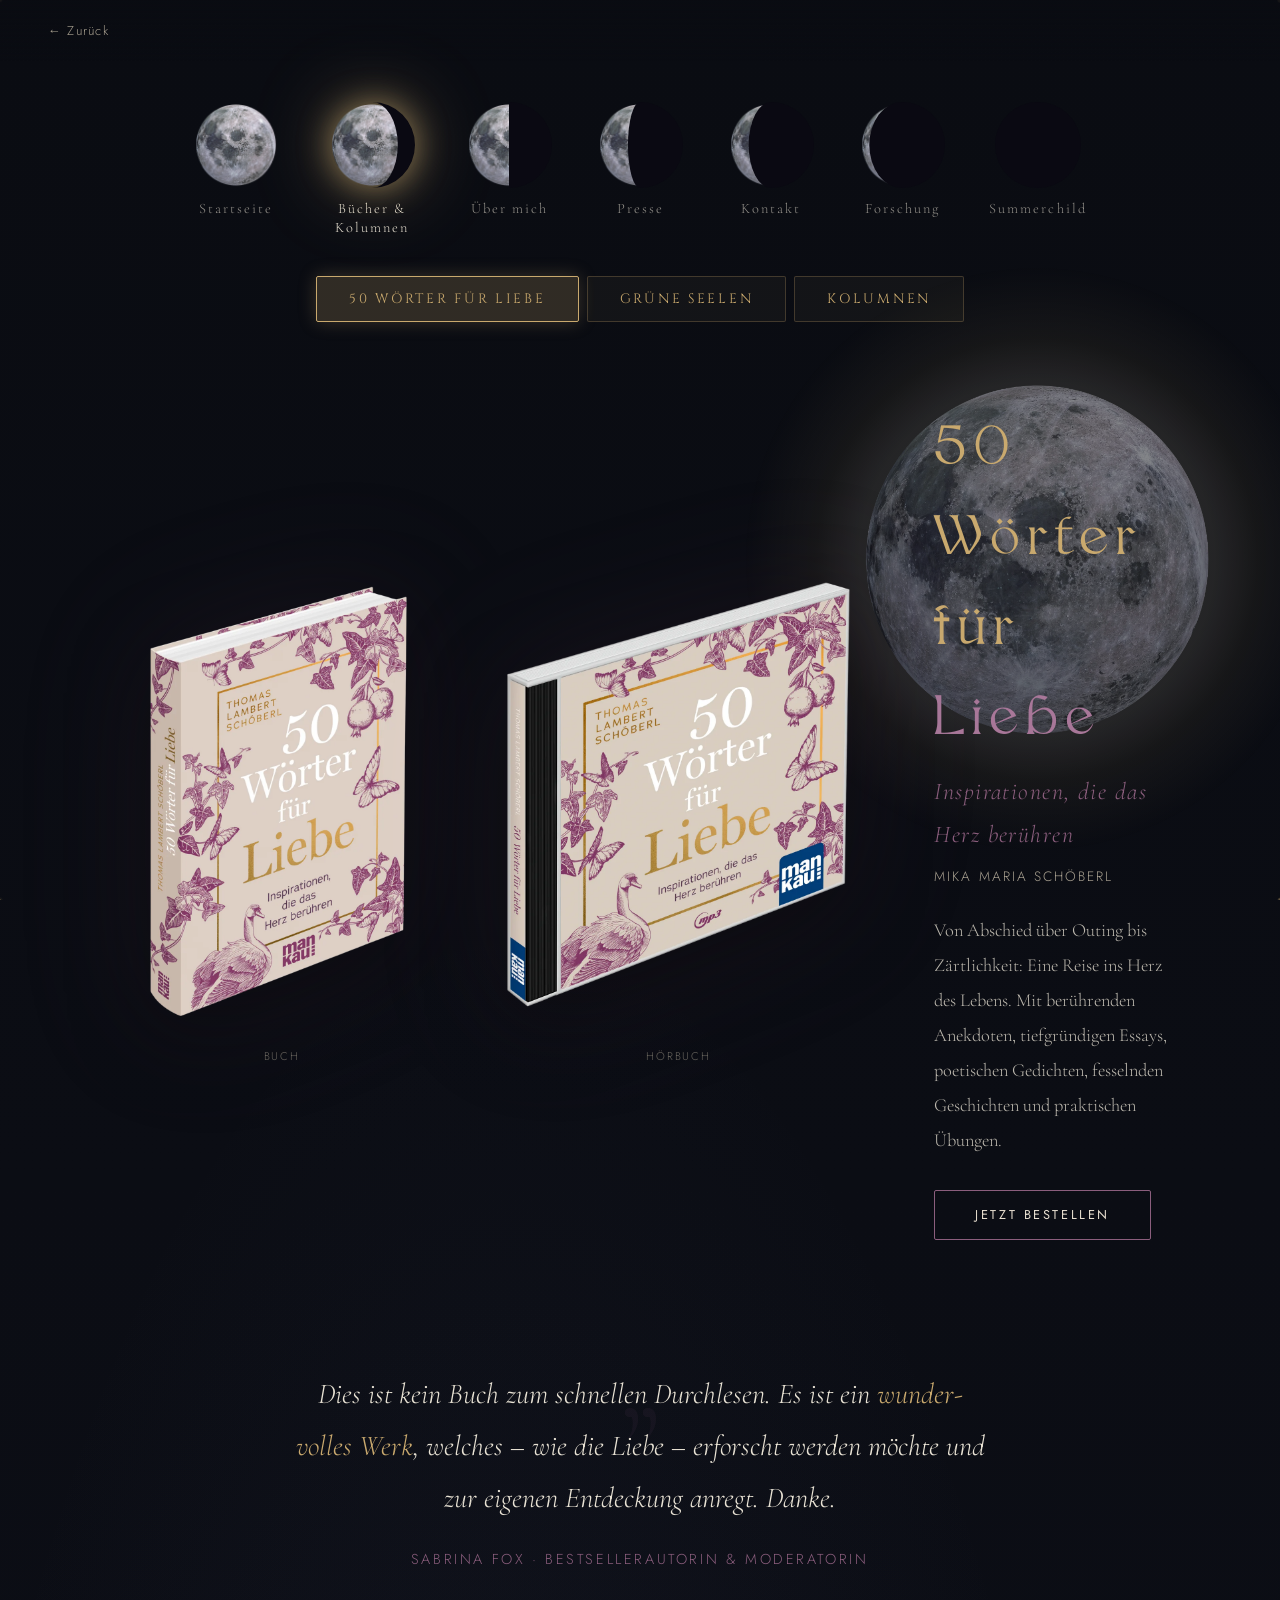
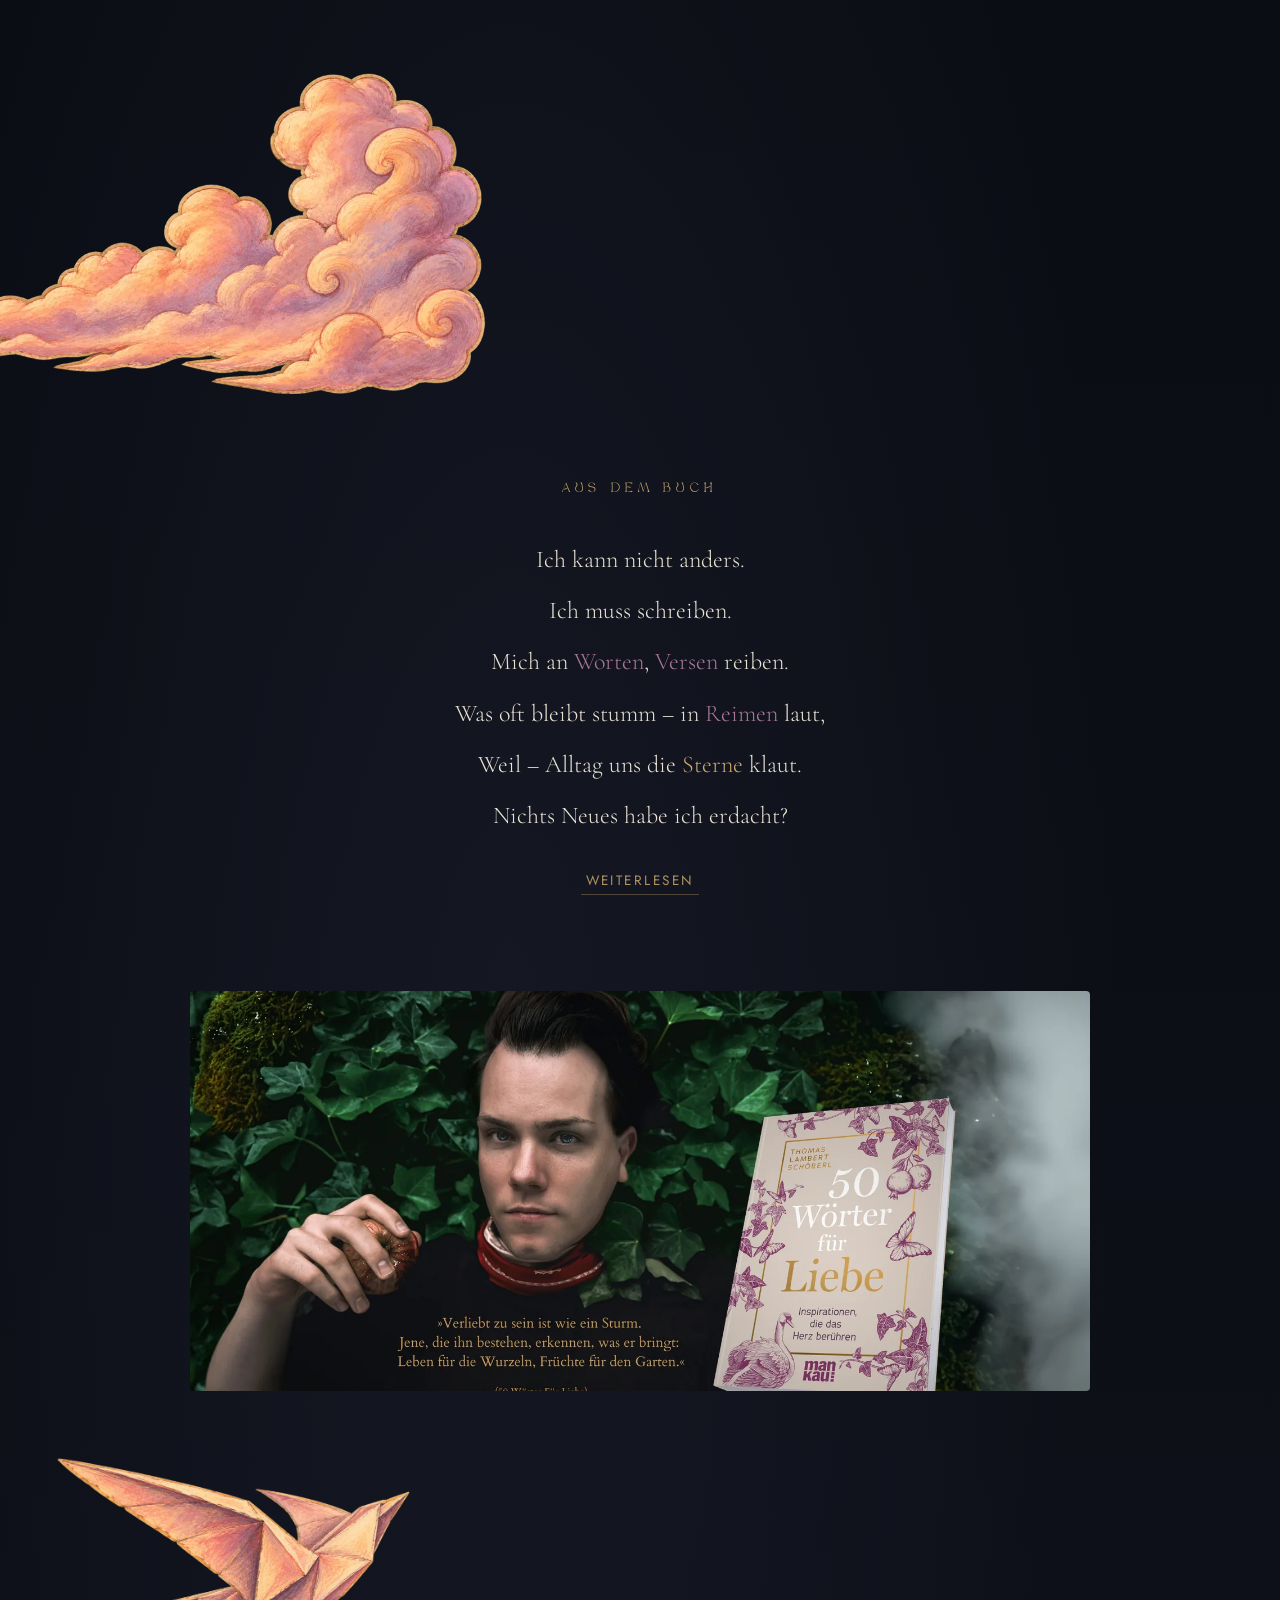
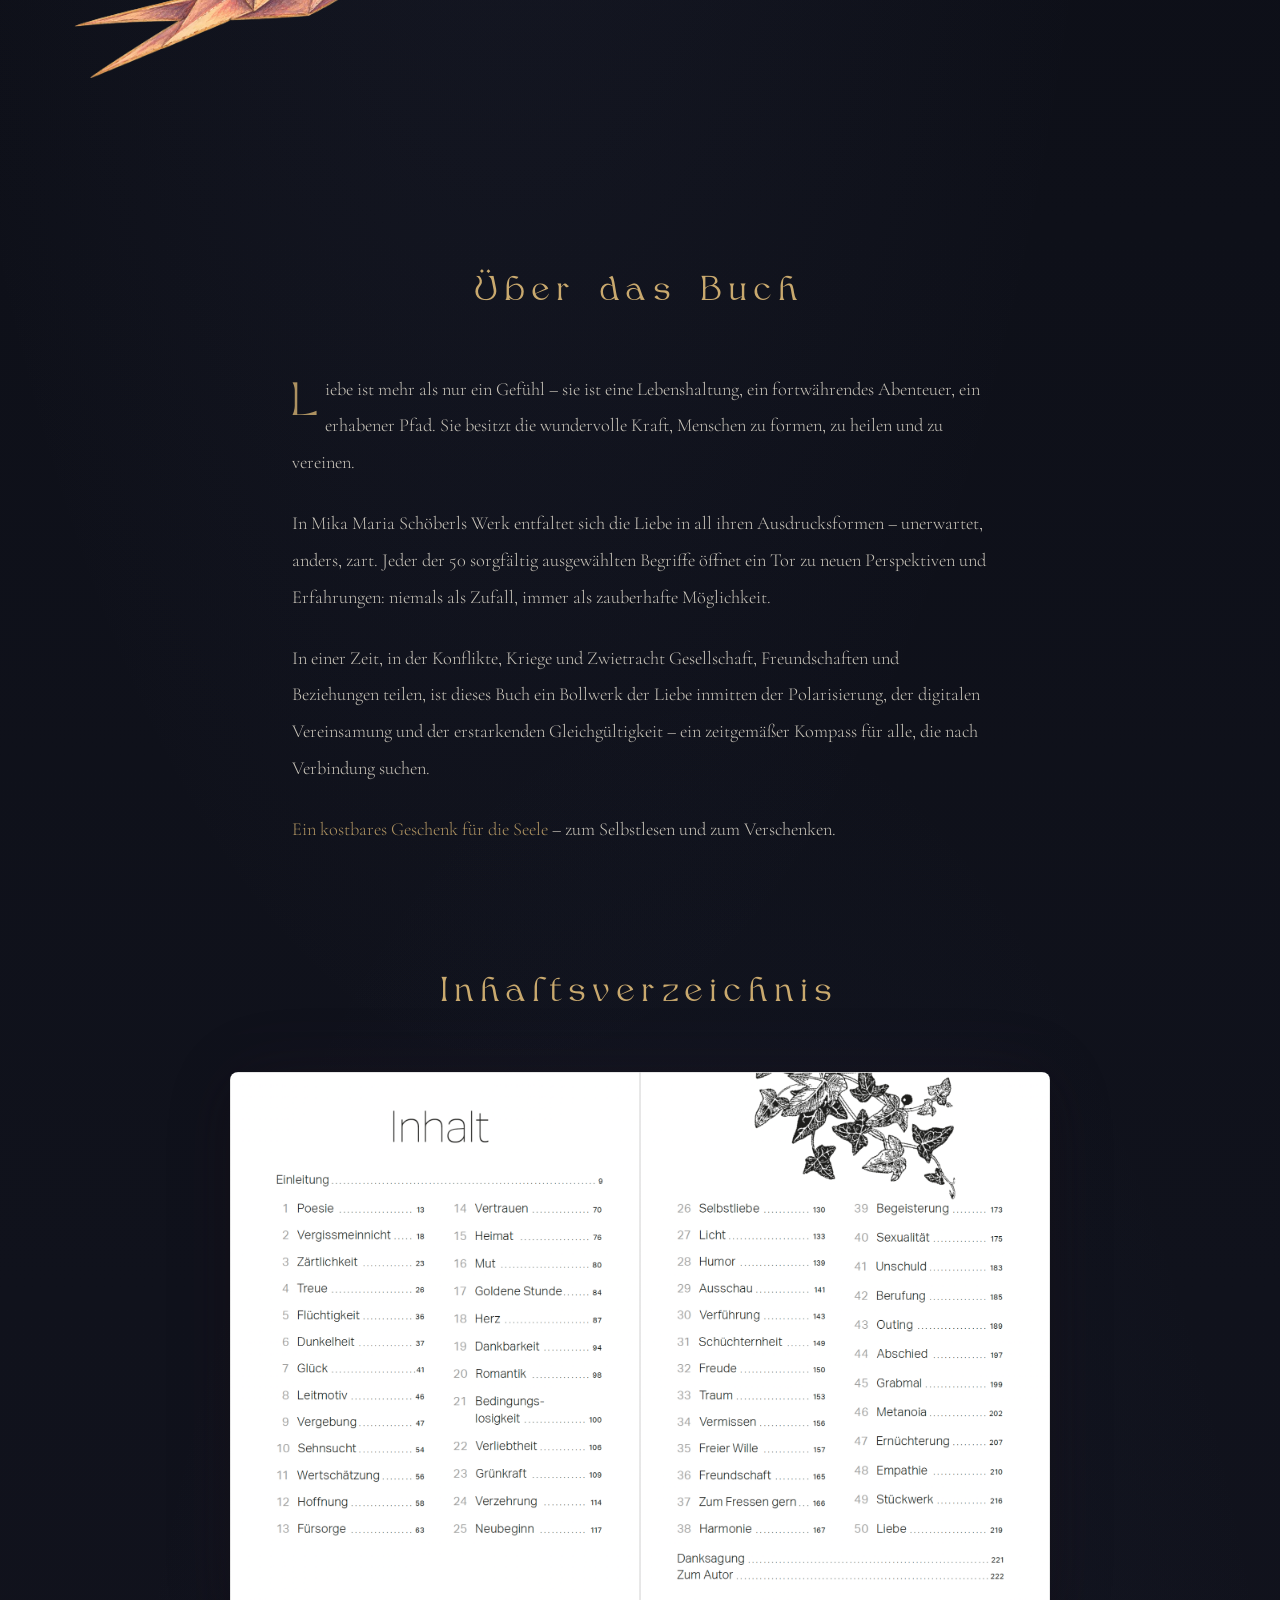
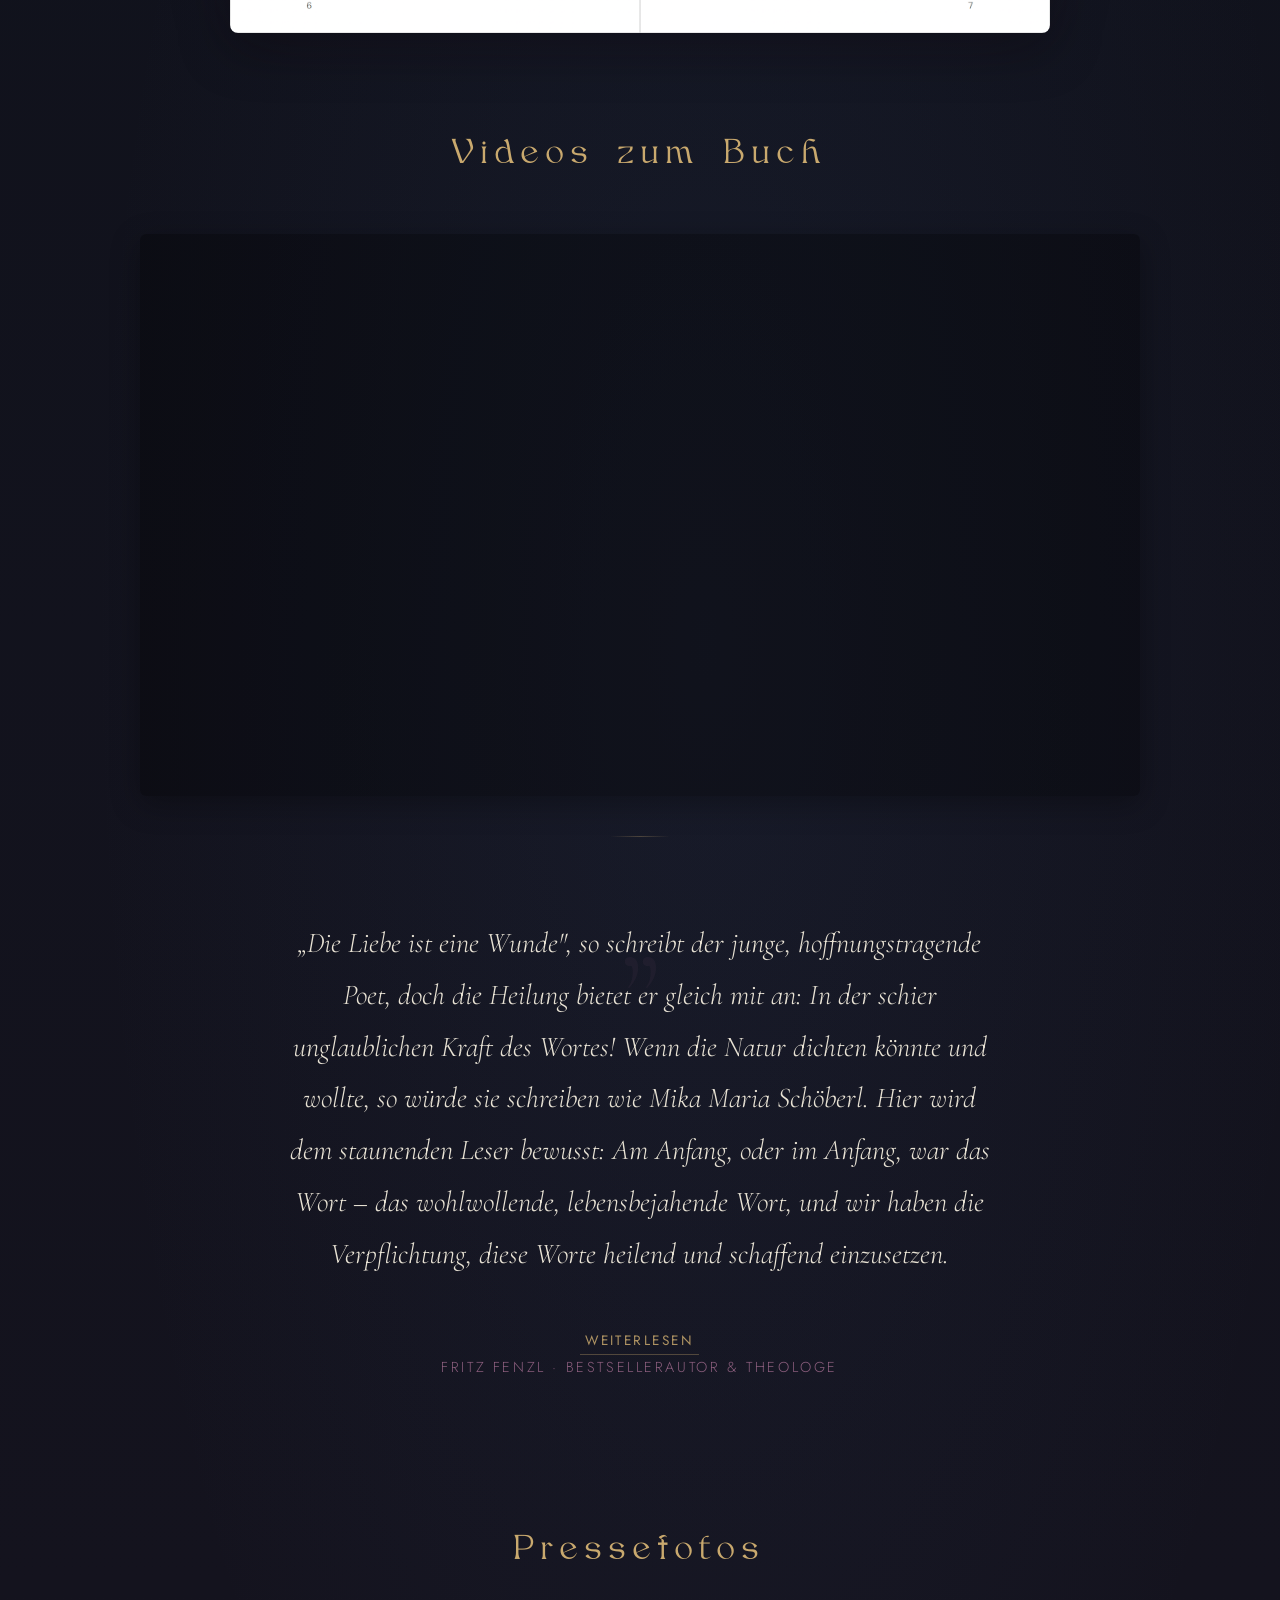
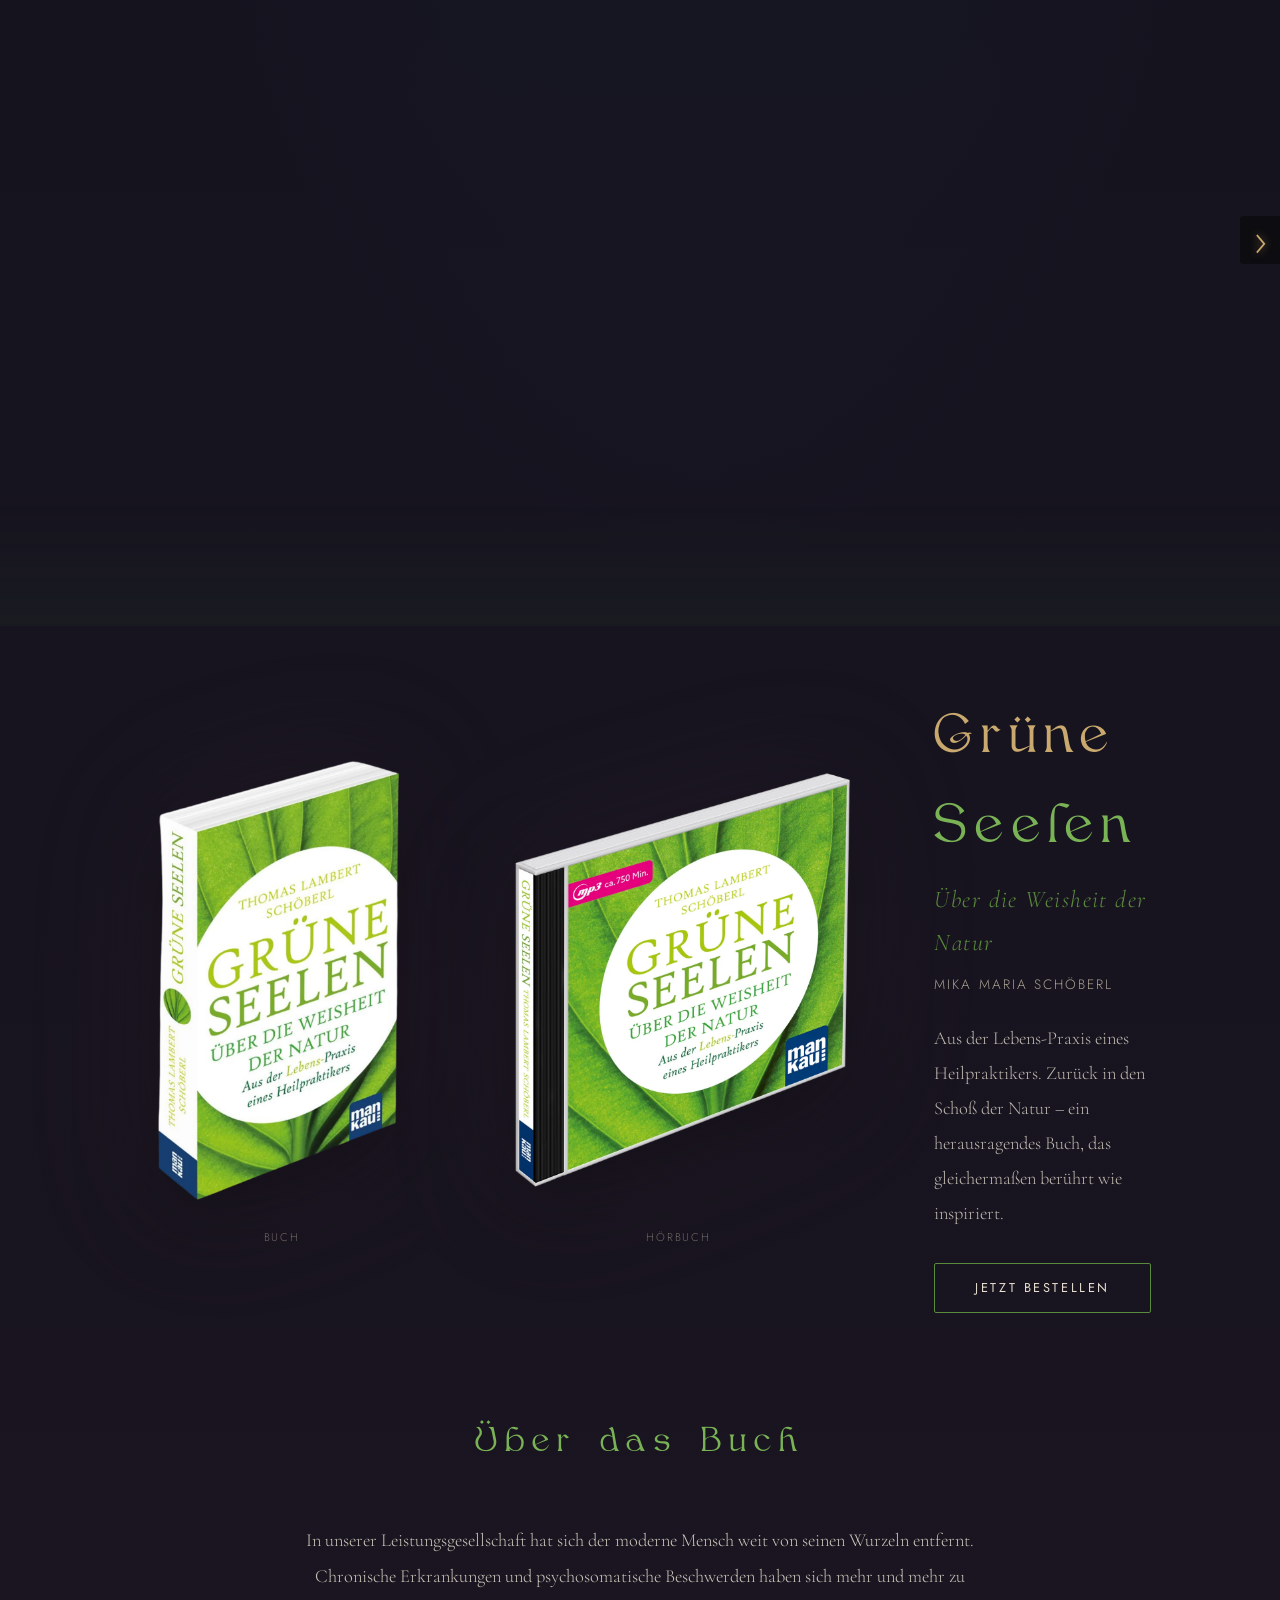
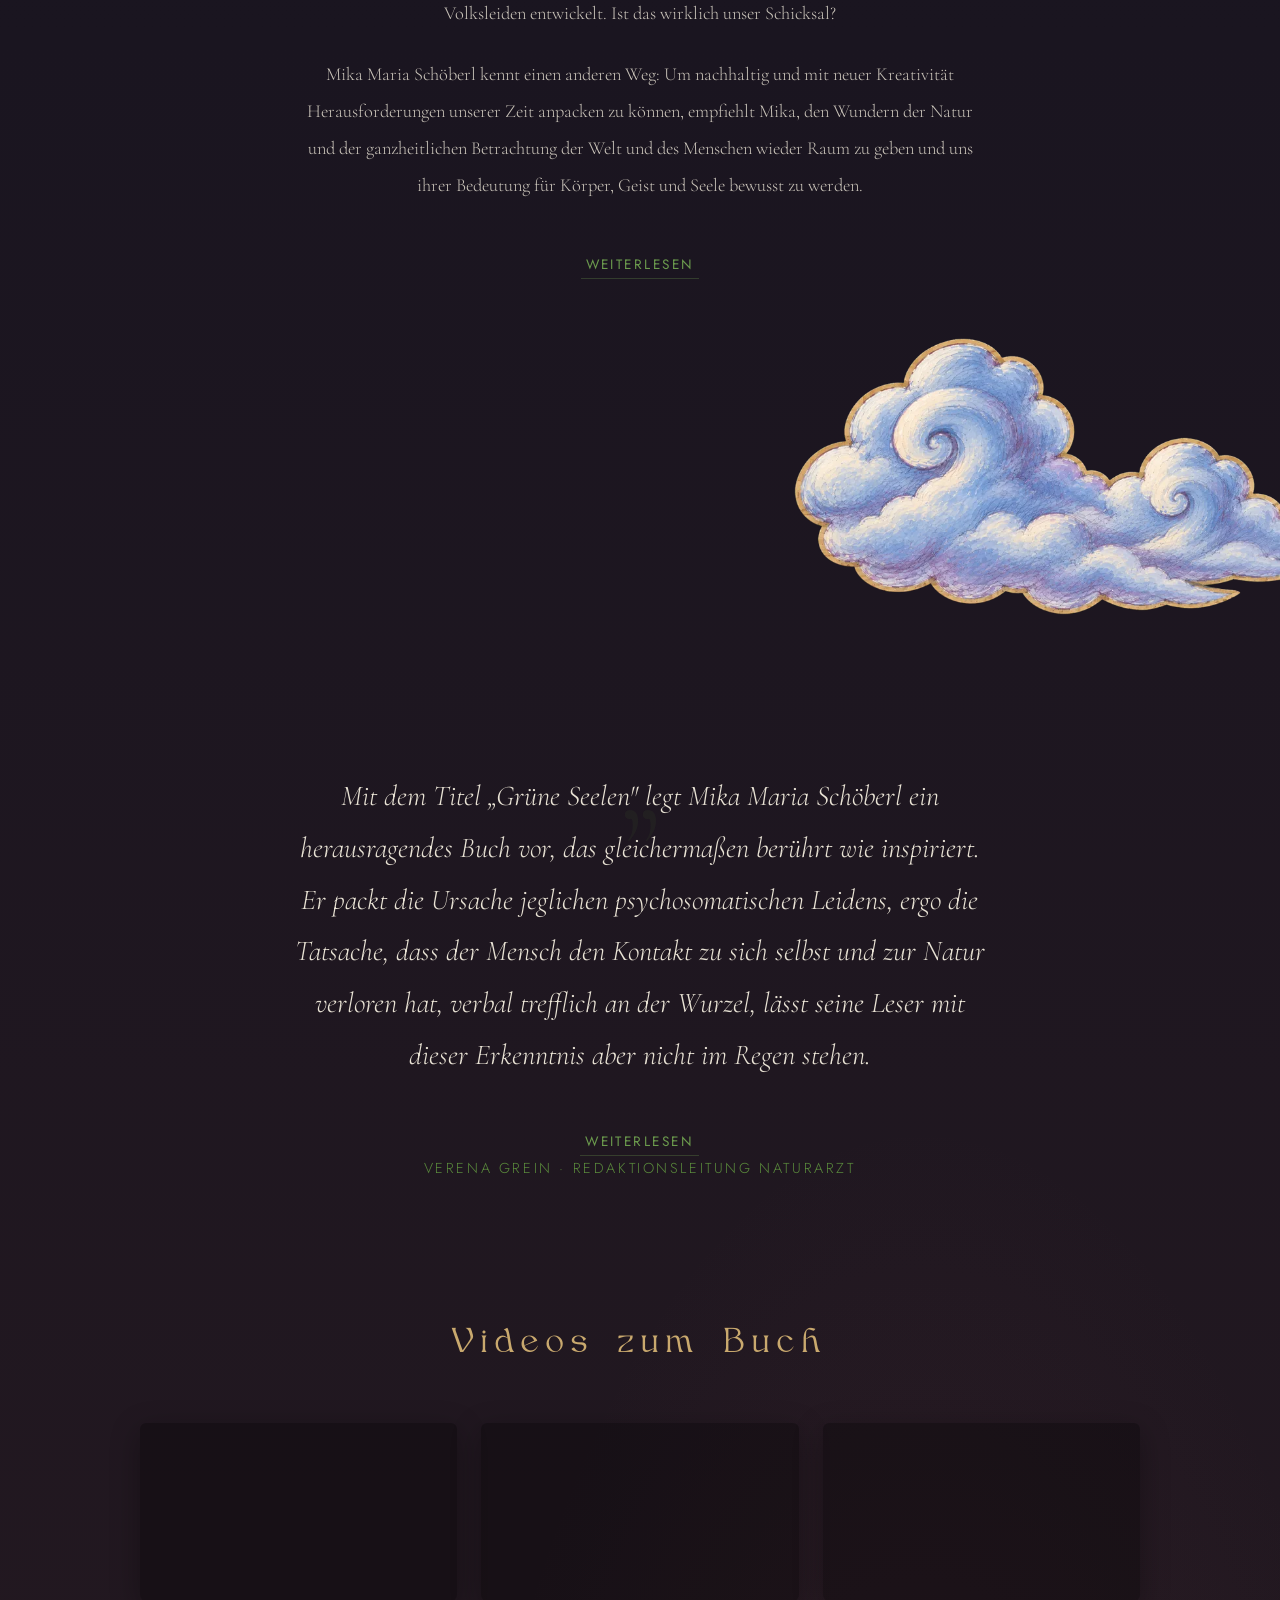
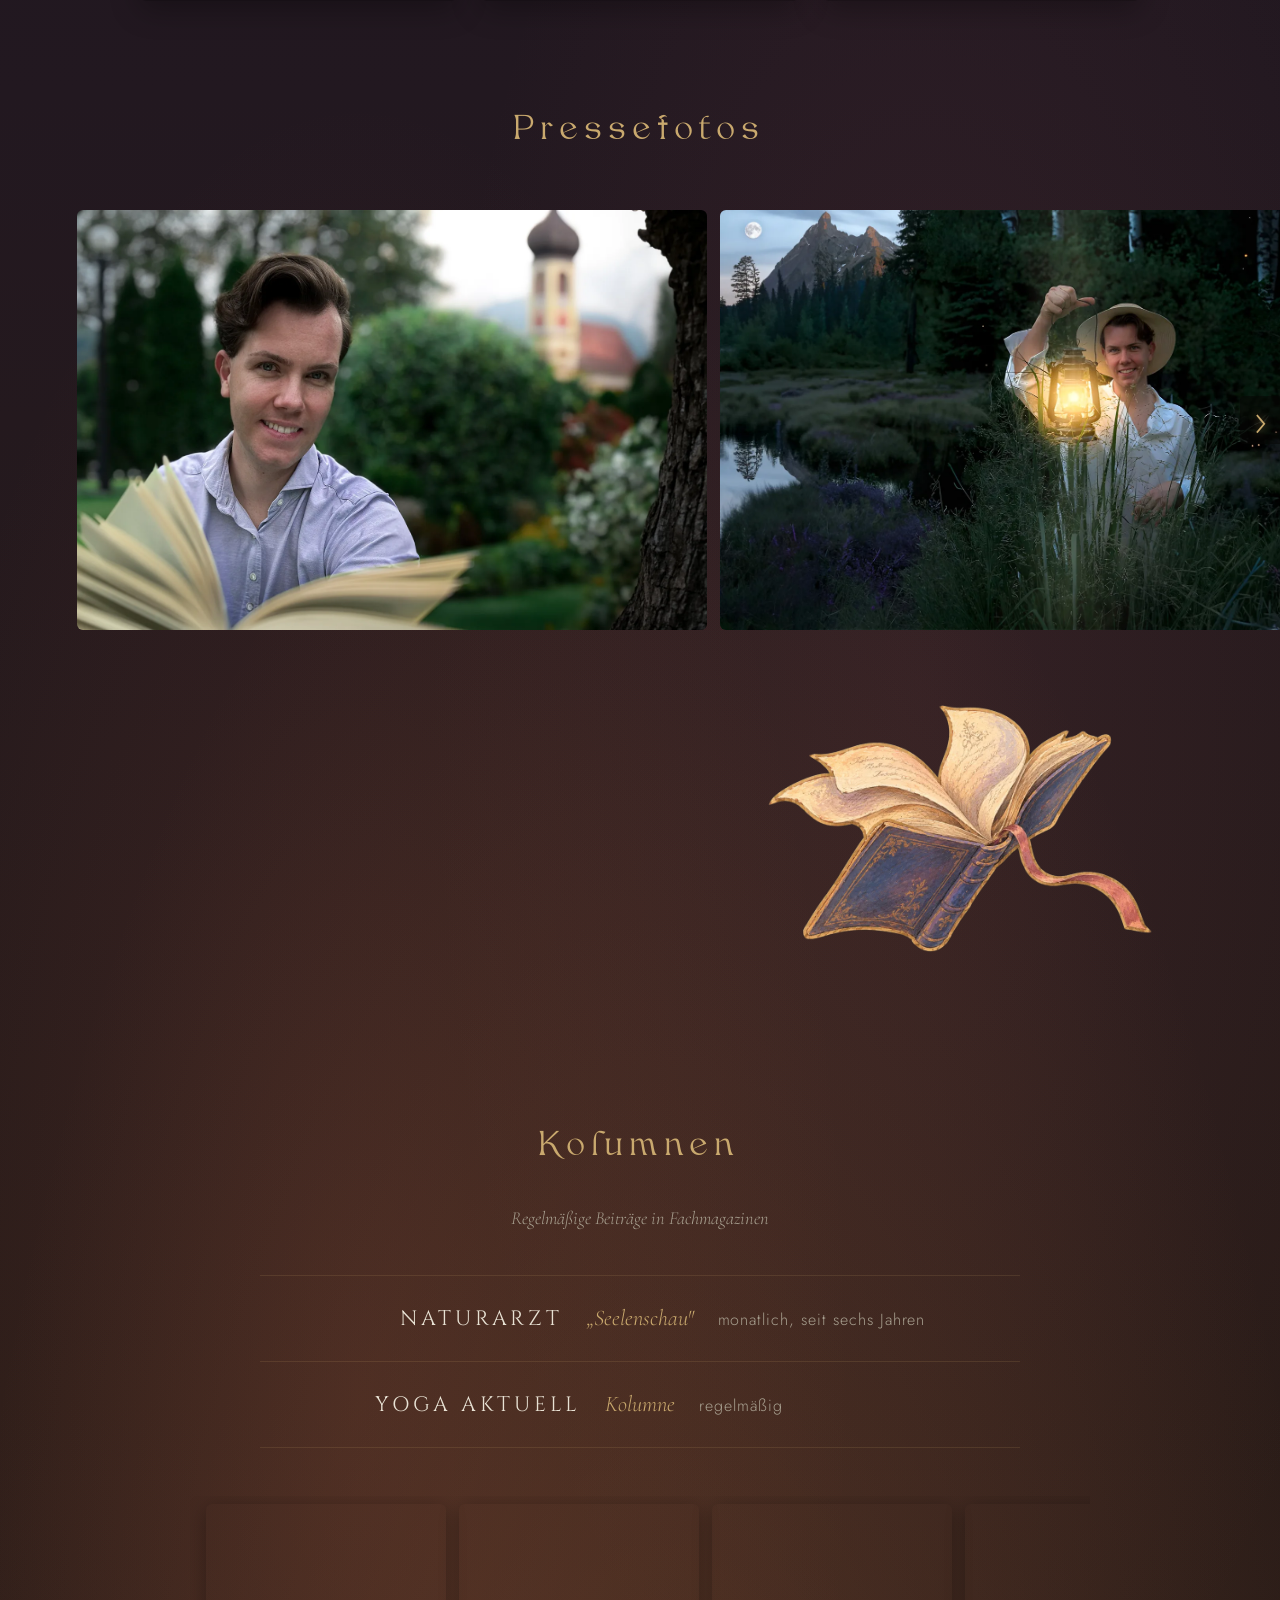
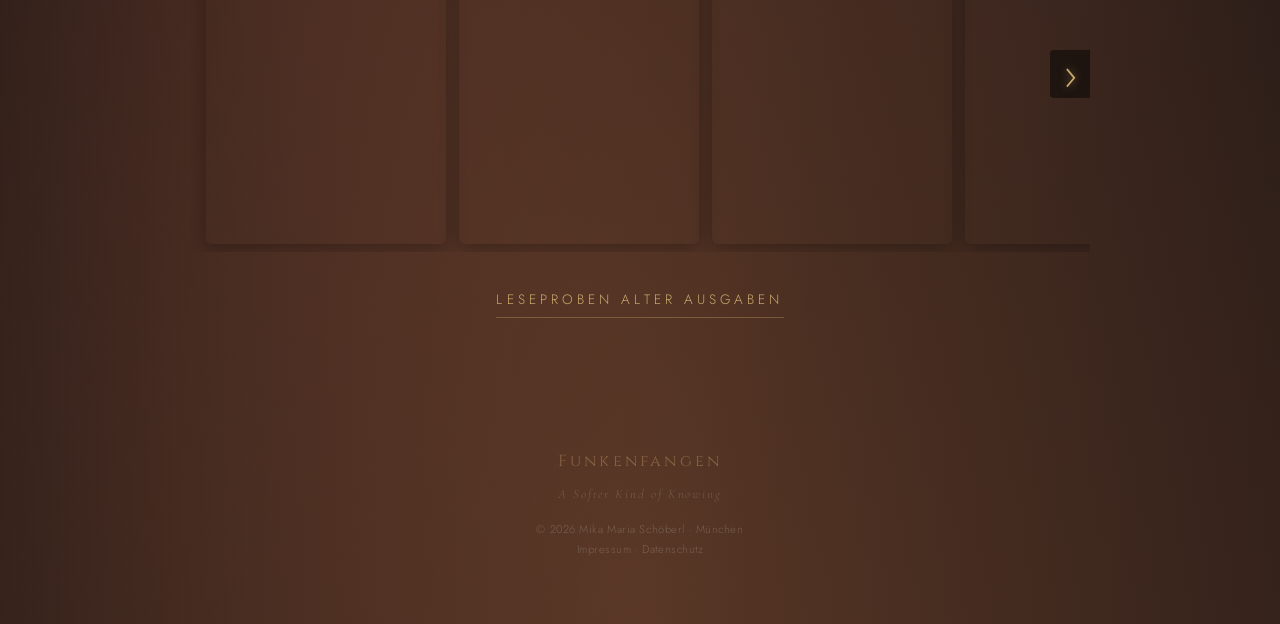
==== buecher/index.html @ 6f2e82d4 "Vögel fliegen vorwärts, Bücher weiter innen mit echtem Wippen Flugrichtungen an die Blickrichtung de" ====
<!DOCTYPE html>
<html lang="de">
<head>
<meta charset="UTF-8">
<meta name="viewport" content="width=device-width, initial-scale=1.0, viewport-fit=cover">
<meta name="theme-color" content="#0d0b14">
<title>Bücher & Kolumnen – Mika Maria Schöberl | Funkenfangen</title>
<meta name="description" content="50 Wörter für Liebe, Grüne Seelen und die Kolumnen Seelenschau (Naturarzt) und Yoga Aktuell – Bücher und Texte von Mika Maria Schöberl.">
<meta property="og:type" content="website">
<meta property="og:site_name" content="Funkenfangen">
<meta property="og:locale" content="de_DE">
<meta property="og:title" content="Bücher & Kolumnen – Mika Maria Schöberl">
<meta property="og:description" content="50 Wörter für Liebe, Grüne Seelen und die Kolumnen Seelenschau (Naturarzt) und Yoga Aktuell – Bücher und Texte von Mika Maria Schöberl.">
<meta property="og:url" content="https://funkenfangen.de/buecher/">
<meta property="og:image" content="https://funkenfangen.de/images/og-50woerter.jpg">
<meta property="og:image:width" content="1200">
<meta property="og:image:height" content="630">
<meta property="og:image:alt" content="Buchcover: 50 Wörter für Liebe – Inspirationen, die das Herz berühren">
<meta name="twitter:card" content="summary_large_image">
<link href="https://fonts.googleapis.com/css2?family=Cormorant+Garamond:ital,wght@0,300;0,400;0,500;0,600;1,300;1,400;1,500&family=Jost:wght@300;400;500&family=Cinzel:wght@400;500;600&display=swap" rel="stylesheet">
<script>
/* Übersprungene View Transitions werfen in Chromium einen unbehandelten
   AbortError ("Transition was skipped") — benigne, gezielt schlucken.
   Früh im head registriert, bevor die Transition abgebrochen werden kann. */
window.addEventListener("unhandledrejection", function (e) {
  if (e.reason && e.reason.name === "AbortError" && /skipped/i.test(e.reason.message || "")) e.preventDefault();
});
</script>
<style>
  *, *::before, *::after { margin: 0; padding: 0; box-sizing: border-box; }

  :root {
    --black: #080807;
    --gold: #c9a96e;
    --gold-dim: #7a6035;
    --cream: #e8e2d4;
    --cream-dim: #a8a090;
    --mauve: #8b5e7d;
    --mauve-light: #a87799;
    --mauve-dark: #5c3a50;
    --sand: #e8dfd0;
    --font-heading: 'Cinzel', serif;
    --font-display: 'CCSBjork', 'Cinzel', serif;
    --font-serif: 'Cormorant Garamond', Georgia, serif;
    --font-sans: 'Jost', sans-serif;
  }

  @font-face {
    font-family: 'CCSBjork';
    src: url('../assets/fonts/bjork-serif/CCSBjork-Light.otf') format('opentype');
    font-weight: 300; font-style: normal; font-display: swap;
  }
  @font-face {
    font-family: 'CCSBjork';
    src: url('../assets/fonts/bjork-serif/CCSBjork.otf') format('opentype');
    font-weight: 400; font-style: normal; font-display: swap;
  }
  @font-face {
    font-family: 'CCSBjork';
    src: url('../assets/fonts/bjork-serif/CCSBjork-Bold.otf') format('opentype');
    font-weight: 700; font-style: normal; font-display: swap;
  }

  html { background: #0d0b14; scroll-behavior: smooth; overflow-x: hidden; overflow-x: clip; overscroll-behavior-x: none; }

  /* ══ Display-Font für große Überschriften — einheitlich CCSBjork ══ */
  .book-hero h1,
  .book-hero h2,
  .audiobook h2,
  .book-section h2,
  .video-grid h3,
  .poem-title,
  .desc-section h2,
  .gallery-section h2,
  .inhalt-section h2,
  .video-section h2,
  .kolumnen-section h2,
  .cta-section h3 {
    font-family: var(--font-display) !important;
    letter-spacing: 0.04em;
  }

  body {
    position: relative;
    background: #0b0a10;
    color: var(--cream);
    font-family: var(--font-sans);
    font-weight: 300;
    line-height: 1.8;
    min-height: 100vh;
    overflow-x: hidden; overflow-x: clip;
    overscroll-behavior-x: none;
    max-width: 100vw;
  }

  /* ══ SKY BACKGROUND — dynamic scroll-driven day cycle ══ */
  /* Anker: dokumenthohe Spur für die Himmelsebenen */
  .sky-anker {
    position: absolute; inset: 0;
    z-index: 0; pointer-events: none;
  }
  .sky-bg {
    /* Auf das DOKUMENT gemalt statt an den Viewport geheftet:
       scrollt mit dem Inhalt mit — wo Inhalt rendert, ist immer
       Himmel darunter (iOS-Leisten-Zonen können nie durchscheinen) */
    position: absolute; inset: 0;
    z-index: 0;
    /* Tagesverlauf im dunklen Register: Nacht -> Indigo -> warmes Ambre ->
       dunkle Morgenröte. Alle Töne so dunkel, dass Creme-Text überall
       sicher lesbar bleibt (keine Filter, keine hellen Leuchtflächen). */
    background:
      radial-gradient(ellipse 90% 26% at 50% 100%, rgba(200,120,70,0.26) 0%, transparent 62%),
      radial-gradient(ellipse 70% 20% at 28% 93%, rgba(180,90,70,0.16) 0%, transparent 55%),
      radial-gradient(ellipse 70% 18% at 72% 87%, rgba(150,80,90,0.13) 0%, transparent 55%),
      radial-gradient(ellipse 80% 22% at 55% 46%, rgba(70,100,150,0.10) 0%, transparent 60%),
      radial-gradient(ellipse 80% 24% at 40% 22%, rgba(120,130,185,0.08) 0%, transparent 60%),
      linear-gradient(180deg,
        #0a0c12 0%,
        #0c0e16 20%,
        #10121c 38%,
        #14131e 54%,
        #1a1520 68%,
        #221820 82%,
        #2a1c18 93%,
        #31201a 100%);
  }

  /* ══ SUN (wandering soft glow) ══ */
  .sun {
    position: fixed; z-index: 1;
    /* Gleiche Größe wie der Wandermond der Startseite */
    width: clamp(270px, 48vw, 750px);
    height: clamp(270px, 48vw, 750px);
    top: 30vh; right: -5vw;
    pointer-events: none;
    opacity: 0.6;
    transition: opacity 0.3s;
    will-change: transform, opacity;
  }
  @media (max-width: 768px) {
    .sun { width: clamp(215px, 40vw, 375px); height: clamp(215px, 40vw, 375px); }
  }
  .sun svg { width: 100%; height: 100%; overflow: visible; }
  /* Schein als runder Gradient statt drop-shadow — iOS Safari rendert
     drop-shadow auf transformierten Elementen als milchiges Rechteck. */
  .sun img { display: block; width: 60%; height: 60%; margin: 20%; position: relative; z-index: 1; }
  .sun::before { content: ""; position: absolute; inset: 0; border-radius: 50%; background: radial-gradient(circle closest-side, rgba(255,240,200,.32) 0%, rgba(255,240,200,.22) 58%, rgba(212,184,120,.12) 72%, rgba(212,184,120,0) 96%); }

  /* ══ BACK NAV ══ */
  .back-nav {
    position: fixed; top: 0; left: 0; right: 0; z-index: 100;
    display: flex; justify-content: space-between; align-items: center;
    padding: 1.2rem clamp(1.5rem, 4vw, 3rem);
    background: linear-gradient(to bottom, rgba(10,12,18,0.85), transparent);
    pointer-events: none;
  }
  .back-nav > * { pointer-events: auto; }

  .back-link {
    font-family: var(--font-sans); font-size: 0.8rem; font-weight: 300;
    letter-spacing: 0.1em; text-decoration: none;
    color: var(--cream-dim); transition: color 0.3s;
  }
  .back-link:hover { color: var(--gold); }

  /* ══ MONDMENÜ — fotografisch, wie auf der Startseite ══ */
  .moon-menu {
    position: relative; z-index: 2;
    width: 100vw;
    margin-left: calc(50% - 50vw);
    display: flex; flex-wrap: wrap;
    justify-content: center; align-items: flex-start;
    gap: clamp(0.9rem, 2.6vw, 2rem);
    padding: 0.5rem 1rem 0;
  }
  .moon-menu--top { padding-top: 5.5rem; }
  .moon-orb {
    display: flex; flex-direction: column; align-items: center;
    gap: 0.65rem; padding: 0.4rem;
    text-decoration: none;
    -webkit-tap-highlight-color: transparent;
    opacity: 0; transform: translateY(14px);
    transition: opacity 0.9s ease var(--d, 0s), transform 0.9s ease var(--d, 0s);
  }
  .moon-orb.visible { opacity: 1; transform: translateY(0); }
  .moon-disc {
    display: block;
    width: clamp(50px, 7vw, 86px);
    aspect-ratio: 1 / 1;
    border-radius: 50%;
    filter: drop-shadow(0 0 12px rgba(201,169,110,0.28));
    transition: filter 0.6s ease;
    animation: moonDrift 11s ease-in-out infinite alternate;
  }
  .moon-disc svg { width: 100%; height: 100%; display: block; transition: transform 0.5s cubic-bezier(0.32, 0.72, 0, 1); }
  .moon-orb:hover .moon-disc svg, .moon-orb:focus-visible .moon-disc svg { transform: scale(1.08); }
  .moon-orb:nth-child(2) .moon-disc { animation-duration: 13.5s; animation-delay: -3s; }
  .moon-orb:nth-child(3) .moon-disc { animation-duration: 9.5s; animation-delay: -6s; }
  .moon-orb:nth-child(4) .moon-disc { animation-duration: 15s; animation-delay: -1.5s; }
  .moon-orb:nth-child(5) .moon-disc { animation-duration: 12s; animation-delay: -4.5s; }
  .moon-orb:nth-child(6) .moon-disc { animation-duration: 14s; animation-delay: -7.5s; }
  .moon-orb:nth-child(7) .moon-disc { animation-duration: 10.5s; animation-delay: -2.5s; }
  @keyframes moonDrift { from { transform: translateY(5px); } to { transform: translateY(-11px); } }
  .moon-name {
    font-family: var(--font-serif);
    font-size: clamp(0.72rem, 1.4vw, 0.9rem);
    letter-spacing: 0.14em;
    text-align: center;
    color: rgba(232,226,212,0.62);
    transition: color 0.4s ease;
    max-width: 14ch;
    line-height: 1.35;
    text-wrap: balance;
  }
  .moon-orb:hover .moon-name, .moon-orb:focus-visible .moon-name { color: var(--gold); text-shadow: 0 0 14px rgba(201,169,110,0.4); }
  .moon-orb:hover .moon-disc, .moon-orb:focus-visible .moon-disc { filter: drop-shadow(0 0 16px rgba(201,169,110,0.75)) drop-shadow(0 0 42px rgba(201,169,110,0.4)); }
  .moon-orb[aria-current="page"] .moon-name { color: var(--cream); }
  .moon-orb[aria-current="page"] .moon-disc { filter: drop-shadow(0 0 16px rgba(201,169,110,0.65)) drop-shadow(0 0 36px rgba(201,169,110,0.35)); }
  .moon-orb:focus-visible { outline: 2px solid rgba(201,169,110,0.75); outline-offset: 4px; border-radius: 6px; }
  .low-end .moon-disc { filter: none; animation: none; }

  /* ══ PAGE CONTENT ══ */
  .page-content {
    position: relative; z-index: 1;
    /* Oben schlank: das Mondmenü (erstes Kind) bringt selbst 5.5rem mit */
    max-width: 100%; padding-top: 0.5rem;
  }

  /* ══ BOOK HERO ══ */
  .book-hero {
    display: flex; align-items: center; justify-content: center;
    gap: clamp(2rem, 6vw, 5rem);
    padding: 4rem clamp(2rem, 8vw, 8rem) 3rem;
    min-height: 70vh;
    position: relative;
  }

  .book-covers {
    display: flex;
    align-items: flex-end;
    gap: clamp(1.5rem, 3vw, 2.5rem);
    flex-shrink: 0;
  }
  .book-cover-wrap {
    position: relative;
    text-align: center;
  }
  .book-cover-wrap a {
    text-decoration: none;
    display: block;
  }
  .book-cover-wrap img {
    width: clamp(220px, 28vw, 380px);
    height: auto;
    filter: drop-shadow(0 20px 40px rgba(0,0,0,0.4)) drop-shadow(0 0 60px rgba(139,94,125,0.12));
    transition: transform 0.5s ease, filter 0.5s ease;
  }
  .book-cover-wrap:hover img {
    transform: translateY(-8px) scale(1.03);
    filter: drop-shadow(0 30px 50px rgba(0,0,0,0.5)) drop-shadow(0 0 80px rgba(139,94,125,0.2));
  }
  .book-cover-wrap .cover-label {
    display: block;
    margin-top: 0.8rem;
    font-family: var(--font-sans);
    font-size: 0.7rem;
    letter-spacing: 0.15em;
    text-transform: uppercase;
    color: var(--cream-dim);
    opacity: 0.6;
  }

  .book-hero-text {
    max-width: 500px;
  }
  .book-hero-text h1 {
    font-family: var(--font-heading);
    font-size: clamp(2.6rem, 6vw, 4.5rem);
    font-weight: 400;
    letter-spacing: 0.12em;
    color: var(--sand);
    line-height: 1.25;
    margin-bottom: 0.5rem;
  }
  .gold { color: var(--gold); }
  .book-hero-text h1 .accent {
    color: var(--mauve-light);
  }
  .book-hero-text .subtitle {
    font-family: var(--font-serif);
    font-size: clamp(1.1rem, 2vw, 1.5rem);
    font-style: italic;
    color: var(--mauve);
    letter-spacing: 0.06em;
    margin-bottom: 0.5rem;
  }
  .book-hero-text .author {
    font-family: var(--font-sans);
    font-size: 0.85rem;
    letter-spacing: 0.15em;
    text-transform: uppercase;
    color: var(--cream-dim);
    margin-bottom: 1.5rem;
  }
  .book-hero-text .tagline {
    font-family: var(--font-serif);
    font-size: clamp(1rem, 1.5vw, 1.15rem);
    font-weight: 300;
    color: var(--cream);
    opacity: 0.8;
    line-height: 1.9;
  }

  .cta-btn {
    display: inline-block;
    margin-top: 2rem;
    padding: 0.8rem 2.5rem;
    font-family: var(--font-sans);
    font-size: 0.8rem;
    font-weight: 400;
    letter-spacing: 0.2em;
    text-transform: uppercase;
    text-decoration: none;
    color: var(--sand);
    border: 1px solid var(--mauve);
    border-radius: 2px;
    background: transparent;
    transition: all 0.4s ease;
  }
  .cta-btn:hover {
    background: var(--mauve);
    color: #fff;
    box-shadow: 0 0 30px rgba(139,94,125,0.3);
  }

  @media (max-width: 768px) {
    .book-hero {
      flex-direction: column;
      text-align: center;
      padding: 3rem 2rem 2rem;
      min-height: auto;
    }
    .book-covers { justify-content: center; }
    .book-cover-wrap img { width: 180px; }
  }

  /* ══ QUOTE SECTION — cinematic ══ */
  .quote-section {
    position: relative; z-index: 1;
    padding: 5rem clamp(2rem, 8vw, 8rem);
    text-align: center;
    overflow: hidden;
  }
  .quote-section::before {
    content: '\201E';
    position: absolute;
    top: 1.5rem; left: 50%; transform: translateX(-50%);
    font-family: var(--font-serif);
    font-size: 8rem;
    color: var(--mauve);
    opacity: 0.08;
    line-height: 1;
    pointer-events: none;
  }

  .quote-text {
    font-family: var(--font-serif);
    font-size: clamp(1.2rem, 2.5vw, 1.8rem);
    font-weight: 300;
    font-style: italic;
    color: var(--cream);
    max-width: 700px;
    margin: 0 auto 1.5rem;
    line-height: 1.8;
    opacity: 0;
    transform: translateY(30px);
    transition: opacity 1s ease, transform 1s ease;
  }
  .quote-text.visible { opacity: 1; transform: translateY(0); }

  .quote-author {
    font-family: var(--font-sans);
    font-size: 0.9rem;
    letter-spacing: 0.18em;
    text-transform: uppercase;
    color: var(--mauve);
    opacity: 0;
    transform: translateY(20px);
    transition: opacity 1s ease 0.3s, transform 1s ease 0.3s;
  }
  .quote-author.visible { opacity: 0.85; transform: translateY(0); }

  /* ══ POEM STAGE — cinematic featured poem ══ */
  .poem-section {
    position: relative; z-index: 1;
    padding: 3rem clamp(2rem, 8vw, 8rem);
    text-align: center;
  }

  .poem-block {
    max-width: 650px;
    margin: 0 auto;
    opacity: 0; transform: translateY(30px);
    transition: opacity 1.2s ease, transform 1.2s ease;
  }
  .poem-block.visible { opacity: 1; transform: translateY(0); }

  .poem-block .poem-verse {
    font-family: var(--font-serif);
    font-size: clamp(1.1rem, 2vw, 1.5rem);
    font-weight: 300;
    line-height: 2;
    color: var(--cream);
    margin-bottom: 0.2rem;
  }
  .poem-block .poem-verse .pw {
    color: var(--mauve-light);
    transition: color 0.4s ease;
  }
  .poem-block .poem-verse .pg {
    color: var(--gold);
    transition: color 0.4s ease;
  }

  .poem-title {
    font-family: var(--font-heading);
    font-size: clamp(0.85rem, 1.5vw, 1.1rem);
    letter-spacing: 0.3em;
    text-transform: uppercase;
    color: var(--gold);
    opacity: 0.7;
    margin-bottom: 2rem;
  }

  /* ══ DESCRIPTION SECTION ══ */
  .desc-section {
    position: relative; z-index: 1;
    padding: 2.5rem clamp(2rem, 8vw, 8rem);
    max-width: 900px;
    margin: 0 auto;
  }
  .desc-section h2 {
    font-family: var(--font-heading);
    font-size: clamp(1.8rem, 3.5vw, 2.8rem);
    font-weight: 400;
    letter-spacing: 0.18em;
    color: var(--gold);
    text-align: center;
    margin-bottom: 2.5rem;
  }
  .desc-section p {
    font-family: var(--font-serif);
    font-size: clamp(1rem, 1.5vw, 1.15rem);
    font-weight: 300;
    color: var(--cream);
    opacity: 0.85;
    line-height: 2;
    margin-bottom: 1.5rem;
    text-align: center;
  }
  .desc-section.expandable,
  .desc-section .expandable {
    text-align: center;
  }
  /* Wie eine Buchseite gesetzt: linksbündig mit Initiale (Drop Cap) */
  .desc-section--buchseite p { text-align: left; hyphens: auto; }
  .desc-section--buchseite p:first-of-type::first-letter {
    font-family: var(--font-display);
    font-size: 3.3em;
    line-height: 0.78;
    float: left;
    padding: 0.1em 0.14em 0 0;
    color: var(--gold);
  }

  /* ══ PHOTO GALLERY ══ */
  .photo-section {
    position: relative; z-index: 1;
    padding: 3rem clamp(2rem, 6vw, 6rem);
  }
  .photo-grid {
    display: grid;
    grid-template-columns: repeat(2, 1fr);
    gap: 0.6rem;
    max-width: 900px;
    margin: 0 auto;
  }
  .photo-grid .photo-item {
    overflow: hidden;
    border-radius: 4px;
    position: relative;
  }
  .photo-grid .photo-item img {
    width: 100%;
    height: 100%;
    object-fit: cover;
    transition: transform 0.8s ease;
  }
  .photo-grid .photo-item:hover img {
    transform: scale(1.05);
  }
  .photo-item.wide {
    grid-column: span 2;
    max-height: 400px;
  }
  .photo-item.tall {
    max-height: 350px;
  }

  @media (max-width: 600px) {
    .photo-grid { grid-template-columns: 1fr; }
    .photo-item.wide { grid-column: span 1; max-height: 250px; }
  }


  /* ══ SCROLLABLE GALLERY ══ */
  .gallery-section {
    position: relative; z-index: 1;
    padding: 3rem 0;
  }
  .gallery-section h2 {
    font-family: var(--font-heading);
    font-size: clamp(1.8rem, 3.5vw, 2.8rem);
    font-weight: 400;
    letter-spacing: 0.18em;
    color: var(--gold);
    text-align: center;
    margin-bottom: 2rem;
  }
  .gallery-scroll {
    display: flex;
    gap: 0.8rem;
    overflow-x: auto;
    scroll-snap-type: x mandatory;
    -webkit-overflow-scrolling: touch;
    padding: 0.5rem clamp(2rem, 6vw, 6rem);
    scrollbar-width: thin;
    scrollbar-color: rgba(201,169,110,0.3) transparent;
  }
  .gallery-scroll::-webkit-scrollbar { height: 4px; }
  .gallery-scroll::-webkit-scrollbar-track { background: transparent; }
  .gallery-scroll::-webkit-scrollbar-thumb {
    background: rgba(201,169,110,0.3);
    border-radius: 2px;
  }
  /* Zentriert die Reihe, wenn sie in den Bildschirm passt; sobald sie
     überläuft, greifen die Auto-Margins nicht mehr und es scrollt normal
     (justify-content:center würde beim Überlauf links abschneiden) */
  .gallery-item:first-child { margin-left: auto; }
  .gallery-item:last-child { margin-right: auto; }
  .gallery-item {
    flex: 0 0 auto;
    scroll-snap-align: center;
    height: clamp(280px, 40vw, 420px);
    border-radius: 6px;
    overflow: hidden;
  }
  .gallery-item img {
    height: 100%;
    width: auto;
    object-fit: cover;
    transition: transform 0.8s ease;
  }
  .gallery-item:hover img {
    transform: scale(1.04);
  }
  .gallery-item.landscape {
    height: clamp(260px, 35vw, 380px);
  }

  /* ══ BOOK TRANSITION — green zone ══ */
  .book-transition {
    position: relative; z-index: 1;
    height: 120px;
    background: linear-gradient(to bottom,
      transparent 0%,
      rgba(40,70,45,0.08) 50%,
      rgba(40,70,45,0.15) 100%
    );
  }

  /* ══ BOOK 2 — Grüne Seelen ══ */
  .book2-zone {
    position: relative; z-index: 1;
  }
  .book2-zone .book-hero {
    --accent-color: #5a8a3c;
    --accent-light: #7ab356;
    --accent-dim: #3d6228;
  }
  .book2-zone .book-hero-text h1 .accent { color: #7ab356; }
  .book2-zone .book-hero-text .subtitle { color: #5a8a3c; }
  .book2-zone .cta-btn {
    border-color: #5a8a3c;
  }
  .book2-zone .cta-btn:hover {
    background: #5a8a3c;
    box-shadow: 0 0 30px rgba(90,138,60,0.3);
  }
  .book2-zone .quote-section::before { color: #5a8a3c; }
  .book2-zone .quote-author { color: #5a8a3c; }
  .book2-zone .desc-section h2 { color: #7ab356; }
  .book2-zone .expand-btn {
    color: #7ab356;
    border-bottom-color: rgba(122,179,86,0.3);
  }

  /* ══ CTA FINAL ══ */
  .cta-section {
    position: relative; z-index: 1;
    text-align: center;
    padding: 2.5rem 2rem 2rem;
  }
  .cta-section h3 {
    font-family: var(--font-heading);
    font-size: clamp(1.4rem, 2.8vw, 2rem);
    font-weight: 400;
    letter-spacing: 0.15em;
    color: var(--sand);
    margin-bottom: 0.5rem;
  }
  .cta-section p {
    font-family: var(--font-serif);
    font-size: 1rem;
    font-style: italic;
    color: var(--cream-dim);
    margin-bottom: 1.5rem;
  }

  /* ══ FOOTER ══ */
  .page-footer {
    position: relative; z-index: 3;
    text-align: center; padding: 3rem 2rem 4rem; margin-top: 2rem;
  }
  .footer-brand {
    font-family: var(--font-heading); font-size: 1rem;
    letter-spacing: 0.2em; color: var(--gold);
    opacity: 0.4; margin-bottom: 0.5rem;
  }
  .footer-copy {
    font-family: var(--font-sans); font-size: 0.7rem;
    color: var(--cream-dim); opacity: 0.4; letter-spacing: 0.05em;
  }
  .footer-copy a { color: var(--cream-dim); text-decoration: none; transition: color 0.3s; }
  .footer-copy a:hover { color: var(--gold); }

  /* ══ INHALTSVERZEICHNIS ══ */
  .inhalt-section {
    position: relative; z-index: 1;
    padding: 2.5rem clamp(2rem, 6vw, 6rem);
    text-align: center;
  }
  .inhalt-section h2 {
    font-family: var(--font-heading);
    font-size: clamp(1.8rem, 3.5vw, 2.8rem);
    font-weight: 400;
    letter-spacing: 0.18em;
    color: var(--gold);
    margin-bottom: 2.5rem;
  }
  .inhalt-img-wrap {
    max-width: 820px;
    margin: 0 auto;
    border-radius: 8px;
    overflow: hidden;
    box-shadow:
      0 15px 50px rgba(0,0,0,0.35),
      0 0 80px rgba(139,94,125,0.08);
  }
  .inhalt-img-wrap img {
    width: 100%;
    height: auto;
    display: block;
  }

  /* ══ VIDEO SECTION ══ */
  .video-section {
    position: relative; z-index: 1;
    padding: 2.5rem clamp(2rem, 6vw, 6rem);
  }
  .video-section h2 {
    font-family: var(--font-heading);
    font-size: clamp(1.8rem, 3.5vw, 2.8rem);
    font-weight: 400;
    letter-spacing: 0.18em;
    color: var(--gold);
    text-align: center;
    margin-bottom: 2.5rem;
  }
  .video-grid {
    display: grid;
    grid-template-columns: repeat(auto-fit, minmax(280px, 1fr));
    gap: 1.5rem;
    max-width: 1000px;
    margin: 0 auto;
  }
  .video-item {
    position: relative;
    border-radius: 6px;
    overflow: hidden;
    background: rgba(0,0,0,0.3);
    box-shadow: 0 8px 30px rgba(0,0,0,0.3);
  }
  .video-item.landscape {
    aspect-ratio: 16/9;
  }
  .video-item.portrait {
    aspect-ratio: 9/16;
    max-width: 220px;
    margin: 0 auto;
  }
  .video-item iframe {
    width: 100%;
    height: 100%;
    border: none;
  }

  @media (max-width: 600px) {
    .video-grid { grid-template-columns: 1fr; }
    .video-item.portrait { max-width: 180px; }
  }

  /* ══ MOBILE HEADING FIX ══ */
  @media (max-width: 480px) {
    .desc-section h2,
    .gallery-section h2,
    .inhalt-section h2,
    .video-section h2,
    .kolumnen-section h2 {
      font-size: clamp(1.3rem, 5vw, 1.8rem);
      letter-spacing: 0.08em;
    }
  }

  /* ══ SCROLL ARROW INDICATOR ══ */
  .scroll-hint-wrap {
    position: relative;
  }
  .scroll-hint-wrap::after {
    content: '›';
    position: absolute;
    right: 0;
    top: 50%;
    transform: translateY(-50%);
    font-size: 2.5rem;
    line-height: 3rem;
    text-align: center;
    width: 2.5rem;
    height: 3rem;
    color: var(--gold);
    animation: scrollPulse 2s ease-in-out infinite;
    pointer-events: none;
    z-index: 10;
    background: rgba(8,8,7,0.55);
    border-radius: 4px 0 0 4px;
    text-shadow: 0 0 8px rgba(201,169,110,0.6);
    will-change: transform, opacity;
  }
  .scroll-hint-wrap.scrolled::after {
    opacity: 0;
    transition: opacity 0.4s ease;
  }
  @keyframes scrollPulse {
    0%, 100% { transform: translateY(-50%) translateX(0); opacity: 0.7; }
    50% { transform: translateY(-50%) translateX(4px); opacity: 1; }
  }

  /* ══ YOGA COVER FREIGESTELLT ══ */
  .yoga-cover-item {
    background: none !important;
    box-shadow: none !important;
    overflow: visible;
    border-radius: 0;
  }
  .yoga-cover-item img {
    filter: drop-shadow(0 8px 25px rgba(0,0,0,0.4));
    border-radius: 4px;
  }

  /* ══ WEITERLESEN EXPAND ══ */
  .expandable { position: relative; }
  .expandable .expand-hidden {
    display: none;
  }
  .expandable.expanded .expand-hidden {
    display: block;
  }
  .expandable.expanded .expand-hidden-inline {
    display: inline;
  }
  .expand-hidden-inline { display: none; }
  .expand-btn {
    display: inline-block;
    margin-top: 1.5rem;
    font-family: var(--font-sans);
    font-size: 0.85rem;
    letter-spacing: 0.18em;
    text-transform: uppercase;
    color: var(--gold);
    opacity: 0.85;
    cursor: pointer;
    background: none;
    border: none;
    border-bottom: 1px solid rgba(201,169,110,0.4);
    padding: 0.15rem 0.3rem 0.25rem;
    transition: opacity 0.3s, border-color 0.3s;
  }
  .expand-btn:hover { opacity: 1; border-color: var(--gold); }
  .expandable.expanded .expand-btn .btn-more { display: none; }
  .expandable .expand-btn .btn-less { display: none; }
  .expandable.expanded .expand-btn .btn-less { display: inline; }

  /* ══ SECTION NAV (Bücher / Kolumnen) ══ */
  .section-nav {
    position: relative; z-index: 2;
    text-align: center;
    padding: 2rem 1rem 1rem;
  }
  .section-nav-inner {
    display: inline-flex;
    gap: 0.5rem;
    flex-wrap: wrap;
    justify-content: center;
  }
  .section-nav-btn {
    display: inline-block;
    padding: 0.6rem 2rem;
    font-family: var(--font-heading);
    font-size: clamp(0.7rem, 1.2vw, 0.85rem);
    letter-spacing: 0.2em;
    text-transform: uppercase;
    text-decoration: none;
    color: var(--gold);
    border: 1px solid rgba(201,169,110,0.25);
    border-radius: 2px;
    background: rgba(201,169,110,0.05);
    transition: all 0.4s ease;
  }
  .section-nav-btn:hover {
    background: rgba(201,169,110,0.15);
    border-color: var(--gold);
  }
  .section-nav-btn.active-gold {
    background: rgba(201,169,110,0.2);
    border-color: var(--gold);
    box-shadow: 0 0 18px rgba(201,169,110,0.25);
    color: var(--gold);
  }
  .section-nav-btn.active-green {
    background: rgba(90,138,60,0.2);
    border-color: #7ab356;
    box-shadow: 0 0 18px rgba(122,179,86,0.25);
    color: #7ab356;
  }

  /* ══ KOLUMNEN SECTION ══ */
  .kolumnen-section {
    position: relative; z-index: 1;
    padding: 3rem clamp(2rem, 8vw, 8rem);
    text-align: center;
  }
  .kolumnen-section h2 {
    font-family: var(--font-heading);
    font-size: clamp(1.8rem, 3.5vw, 2.8rem);
    font-weight: 400;
    letter-spacing: 0.18em;
    color: var(--gold);
    margin-bottom: 1rem;
  }
  .kolumnen-section .kolumnen-sub {
    font-family: var(--font-serif);
    font-size: clamp(1rem, 1.5vw, 1.15rem);
    font-style: italic;
    color: var(--cream-dim);
    margin-bottom: 2.5rem;
  }
  /* Kolumnen als Registerzeilen — Hairlines statt Karten */
  .kolumnen-register {
    max-width: 760px;
    margin: 0 auto;
    text-align: left;
    border-top: 1px solid rgba(201,169,110,0.14);
  }
  .kolumne {
    display: grid;
    grid-template-columns: 1fr auto 1fr;
    align-items: baseline;
    gap: 1.5rem;
    padding: 1.4rem 0.2rem;
    text-decoration: none;
    border-bottom: 1px solid rgba(201,169,110,0.14);
  }
  .kolumne-mag {
    font-family: var(--font-heading);
    font-size: clamp(1.05rem, 1.8vw, 1.3rem);
    letter-spacing: 0.18em;
    text-transform: uppercase;
    color: var(--cream);
    text-align: right;
    transition: color 0.5s cubic-bezier(0.32, 0.72, 0, 1);
  }
  .kolumne:hover .kolumne-mag { color: var(--gold); }
  .kolumne-name {
    font-family: var(--font-serif);
    font-style: italic;
    font-size: clamp(1.15rem, 2vw, 1.4rem);
    color: var(--gold);
  }
  .kolumne-desc {
    font-family: var(--font-sans);
    font-weight: 300;
    font-size: 1rem;
    letter-spacing: 0.06em;
    color: var(--cream-dim);
    text-align: left;
  }
  @media (max-width: 620px) {
    .kolumne { grid-template-columns: 1fr; gap: 0.25rem; text-align: center; }
    .kolumne-mag, .kolumne-desc { text-align: center; }
  }
  /* Text-Verweis mit Hairline statt Pillen-Button */
  .cta-line {
    display: inline-block;
    font-family: var(--font-sans);
    font-weight: 300;
    font-size: 0.85rem;
    letter-spacing: 0.3em;
    text-transform: uppercase;
    color: var(--gold);
    text-decoration: none;
    padding-bottom: 0.35rem;
    border-bottom: 1px solid rgba(201,169,110,0.35);
    transition: letter-spacing 0.5s cubic-bezier(0.32, 0.72, 0, 1), border-color 0.5s cubic-bezier(0.32, 0.72, 0, 1);
  }
  .cta-line:hover { letter-spacing: 0.42em; border-color: var(--gold); }

  /* ══ NATURARZT DETAIL ══ */
  .naturarzt-detail {
    max-width: 900px;
    margin: 3rem auto 0;
    text-align: center;
  }
  .naturarzt-detail h3 {
    font-family: var(--font-serif);
    font-size: clamp(1.3rem, 2.5vw, 1.8rem);
    font-weight: 400;
    color: var(--gold);
    margin-bottom: 0.3rem;
  }
  .naturarzt-detail h3 .accent-blue {
    color: #4a6a8a;
  }
  .naturarzt-detail .na-sub {
    font-family: var(--font-serif);
    font-size: clamp(0.95rem, 1.5vw, 1.15rem);
    font-style: italic;
    color: var(--cream-dim);
    margin-bottom: 2rem;
  }
  .naturarzt-covers {
    display: flex;
    gap: 0.8rem;
    overflow-x: auto;
    scroll-snap-type: x mandatory;
    -webkit-overflow-scrolling: touch;
    padding: 0.5rem 1rem;
    scrollbar-width: thin;
    scrollbar-color: rgba(201,169,110,0.3) transparent;
  }
  .naturarzt-covers::-webkit-scrollbar { height: 4px; }
  .naturarzt-covers::-webkit-scrollbar-track { background: transparent; }
  .naturarzt-covers::-webkit-scrollbar-thumb { background: rgba(201,169,110,0.3); border-radius: 2px; }
  .na-cover-item {
    flex: 0 0 auto;
    scroll-snap-align: center;
    height: clamp(220px, 32vw, 340px);
    border-radius: 6px;
    overflow: hidden;
    box-shadow: 0 4px 20px rgba(0,0,0,0.3);
  }
  .na-cover-item img {
    height: 100%;
    width: auto;
    object-fit: cover;
  }

  /* ══ ATMOSPHERIC EFFECTS ══ */

  /* Pulsing glow on main headings */
  @keyframes headingGlow {
    0%, 100% { text-shadow: 0 0 0 transparent; }
    50% { text-shadow: 0 0 30px rgba(201,169,110,0.15), 0 0 60px rgba(201,169,110,0.05); }
  }
  .book-hero-text h1 {
    animation: headingGlow 6s ease-in-out infinite;
    will-change: text-shadow;
  }
  .book2-zone .book-hero-text h1 {
    animation: headingGlowGreen 6s ease-in-out infinite;
    will-change: text-shadow;
  }
  @keyframes headingGlowGreen {
    0%, 100% { text-shadow: 0 0 0 transparent; }
    50% { text-shadow: 0 0 30px rgba(122,179,86,0.15), 0 0 60px rgba(122,179,86,0.05); }
  }

  /* Glowing quote marks */
  .quote-section::before {
    animation: quoteGlow 5s ease-in-out infinite;
    will-change: text-shadow, opacity;
  }
  @keyframes quoteGlow {
    0%, 100% { text-shadow: 0 0 0 transparent; opacity: 0.15; }
    50% { text-shadow: 0 0 40px rgba(201,169,110,0.2); opacity: 0.25; }
  }

  /* Floating dust particles */
  .dust-canvas {
    position: fixed;
    inset: 0;
    z-index: 1;
    pointer-events: none;
    opacity: 0.6;
  }


  /* Betonung besonderer Passagen — Goldton statt Hintergrundbox */
  .glow-line { color: var(--gold); }

  /* Section divider — subtle light line */
  .light-divider {
    width: 60px;
    height: 1px;
    margin: 0 auto;
    background: linear-gradient(90deg, transparent, rgba(201,169,110,0.3), transparent);
    animation: dividerPulse 4s ease-in-out infinite;
    will-change: opacity, width;
  }
  @keyframes dividerPulse {
    0%, 100% { opacity: 0.3; width: 60px; }
    50% { opacity: 0.7; width: 100px; }
  }

  @keyframes fadeInUp {
    from { opacity: 0; transform: translateY(30px); }
    to { opacity: 1; transform: translateY(0); }
  }

  [data-reveal] {
    opacity: 0; transform: translateY(30px);
    transition: opacity 0.8s ease, transform 0.8s ease;
    will-change: opacity, transform;
  }
  [data-reveal].visible { opacity: 1; transform: translateY(0); }

  /* Cross-browser compatibility */
  @media (prefers-reduced-motion: reduce) {
    *, *::before, *::after {
      animation-duration: 0.01ms !important;
      animation-iteration-count: 1 !important;
      transition-duration: 0.01ms !important;
    }
  }
  /* ══ Unsichtbare Details ══ */
  ::selection { background: rgba(201,169,110,0.4); color: #0b0d12; }
  .moon-orb:active .moon-disc svg { transform: scale(0.94); }
  .cta-btn:active, .expand-btn:active, .section-nav-btn:active { transform: scale(0.97); }



  /* ══ HIMMELSZEILEN — reservierte Deko-Bühnen zwischen den Sektionen.
     Jedes Motiv besitzt seine eigene Zeile im Seitenfluss: Text kann
     konstruktionsbedingt nie kollidieren, egal wie stark die Bewegung
     (js/himmelsdeko.js) ausfällt. ══ */
  .deko-zeile {
    position: relative;
    height: clamp(190px, 26vw, 340px);
    margin: clamp(8px, 1.5vw, 24px) 0;
    pointer-events: none;
  }
  .deko {
    position: absolute;
    top: 0;
    pointer-events: none;
  }
  .poem-section, .quote-section, .kolumnen-section, .desc-section, .inhalt-section, .photo-section, .video-section, .gallery-section { position: relative; }

  /* ══ VIEW TRANSITIONS — das Mondmenü bleibt beim Seitenwechsel stehen ══ */
  @view-transition { navigation: auto; }
  .moon-menu--top, nav.moon-menu:not(.moon-menu--bottom) { view-transition-name: mondmenue; }
  @media (prefers-reduced-motion: reduce) {
    ::view-transition-group(*), ::view-transition-old(*), ::view-transition-new(*) { animation: none !important; }
  }

  /* ══ FILMKORN — nimmt der Seite die digitale Glätte ══ */
  body::after {
    content: "";
    /* absolut (dokumenthoch) statt fixed: die bildschirmgeheftete Version
       lief auf iOS als sichtbarer Schleier mit Kanten dem Scrollen nach */
    position: absolute; inset: 0;
    z-index: 500;
    pointer-events: none;
    opacity: 0.05;
    background-image: url("data:image/svg+xml,%3Csvg xmlns=%27http://www.w3.org/2000/svg%27 width=%27180%27 height=%27180%27%3E%3Cfilter id=%27n%27%3E%3CfeTurbulence type=%27fractalNoise%27 baseFrequency=%270.9%27 numOctaves=%272%27 stitchTiles=%27stitch%27/%3E%3CfeColorMatrix type=%27saturate%27 values=%270%27/%3E%3C/filter%3E%3Crect width=%27180%27 height=%27180%27 filter=%27url(%23n)%27 opacity=%270.6%27/%3E%3C/svg%3E");
    background-size: 180px 180px;
  }
  body.low-end::after { display: none; }
</style>
</head>
<body>

<div class="sky-anker">
  <div class="sky-bg"></div>
</div>

<!-- Floating dust particles -->
<canvas class="dust-canvas" id="dustCanvas"></canvas>

<!-- Sun (warm morning glow) -->
<div class="sun" id="sun">
  <img src="../images/mond-echt.webp" alt="" aria-hidden="true">
</div>

<nav class="back-nav">
  <a href="../" class="back-link">&larr; Zurück</a>
</nav>

<div class="page-content">

  <nav class="moon-menu moon-menu--top" aria-label="Bereiche">
    <a class="moon-orb" href="../" data-reveal style="--d:0.00s">
      <span class="moon-disc"><svg viewBox="0 0 100 100" aria-hidden="true"><image href="../images/mond-echt.webp" x="0" y="0" width="100" height="100" preserveAspectRatio="xMidYMid meet"/></svg></span>
      <span class="moon-name">Startseite</span>
    </a>
    <a class="moon-orb" href="../buecher/" aria-current="page" data-reveal style="--d:0.07s">
      <span class="moon-disc"><svg viewBox="0 0 100 100" aria-hidden="true"><image href="../images/mond-echt.webp" x="0" y="0" width="100" height="100" preserveAspectRatio="xMidYMid meet"/><path d="M 50 0 A 50 50 0 0 1 50 100 A 30 50 0 0 0 50 0 Z" fill="#0a0912"/></svg></span>
      <span class="moon-name">Bücher &amp; Kolumnen</span>
    </a>
    <a class="moon-orb" href="../ueber-mich/" data-reveal style="--d:0.14s">
      <span class="moon-disc"><svg viewBox="0 0 100 100" aria-hidden="true"><image href="../images/mond-echt.webp" x="0" y="0" width="100" height="100" preserveAspectRatio="xMidYMid meet"/><path d="M 50 0 A 50 50 0 0 1 50 100 L 50 0 Z" fill="#0a0912"/></svg></span>
      <span class="moon-name">Über mich</span>
    </a>
    <a class="moon-orb" href="../#presse" data-reveal style="--d:0.21s">
      <span class="moon-disc"><svg viewBox="0 0 100 100" aria-hidden="true"><image href="../images/mond-echt.webp" x="0" y="0" width="100" height="100" preserveAspectRatio="xMidYMid meet"/><path d="M 50 0 A 50 50 0 0 1 50 100 A 14 50 0 0 1 50 0 Z" fill="#0a0912"/></svg></span>
      <span class="moon-name">Presse</span>
    </a>
    <a class="moon-orb" href="../#kontakt" data-reveal style="--d:0.28s">
      <span class="moon-disc"><svg viewBox="0 0 100 100" aria-hidden="true"><image href="../images/mond-echt.webp" x="0" y="0" width="100" height="100" preserveAspectRatio="xMidYMid meet"/><path d="M 50 0 A 50 50 0 0 1 50 100 A 26 50 0 0 1 50 0 Z" fill="#0a0912"/></svg></span>
      <span class="moon-name">Kontakt</span>
    </a>
    <a class="moon-orb" href="https://mikaschoeberl.com" target="_blank" rel="noopener" data-reveal style="--d:0.35s">
      <span class="moon-disc"><svg viewBox="0 0 100 100" aria-hidden="true"><image href="../images/mond-echt.webp" x="0" y="0" width="100" height="100" preserveAspectRatio="xMidYMid meet"/><path d="M 50 0 A 50 50 0 0 1 50 100 A 38 50 0 0 1 50 0 Z" fill="#0a0912"/></svg></span>
      <span class="moon-name">Forschung</span>
    </a>
    <a class="moon-orb" href="http://summerchild.net" target="_blank" rel="noopener" data-reveal style="--d:0.42s">
      <span class="moon-disc"><svg viewBox="0 0 100 100" aria-hidden="true"><image href="../images/mond-echt.webp" x="0" y="0" width="100" height="100" preserveAspectRatio="xMidYMid meet"/><path d="M 50 0 A 50 50 0 0 1 50 100 A 50 50 0 0 1 50 0 Z" fill="#0a0912"/></svg></span>
      <span class="moon-name">Summerchild</span>
    </a>
  </nav>

  <!-- ══ SECTION NAV ══ -->
  <div class="section-nav" data-reveal>
    <div class="section-nav-inner">
      <a href="#buch-50woerter" class="section-nav-btn">50 Wörter für Liebe</a>
      <a href="#buch-gruene-seelen" class="section-nav-btn">Grüne Seelen</a>
      <a href="#kolumnen" class="section-nav-btn">Kolumnen</a>
    </div>
  </div>

  <!-- ══ BOOK 1 — 50 Wörter für Liebe ══ -->
  <section id="buch-50woerter" class="book-hero" data-reveal>
    <div class="book-covers">
      <div class="book-cover-wrap">
        <a href="https://www.amazon.de/50-W%C3%B6rter-f%C3%BCr-Liebe-Inspirationen-ebook/dp/B0DP9T7X2T/" target="_blank" rel="noopener">
          <img src="../images/50woerter-cover.webp" alt="50 Wörter für Liebe – Buch" loading="lazy" decoding="async">
        </a>
        <span class="cover-label">Buch</span>
      </div>
      <div class="book-cover-wrap">
        <a href="https://www.amazon.de/50-W%C3%B6rter-f%C3%BCr-Liebe-Inspirationen-ebook/dp/B0DP9T7X2T/" target="_blank" rel="noopener">
          <img src="../images/50woerter-hoerbuch.webp" alt="50 Wörter für Liebe – Hörbuch" loading="lazy" decoding="async">
        </a>
        <span class="cover-label">Hörbuch</span>
      </div>
    </div>
    <div class="book-hero-text">
      <h1><span class="gold">50 Wörter<br>für</span> <span class="accent">Liebe</span></h1>
      <p class="subtitle">Inspirationen, die das Herz berühren</p>
      <p class="author">Mika Maria Schöberl</p>
      <p class="tagline">Von Abschied über Outing bis Zärtlichkeit: Eine Reise ins Herz des Lebens. Mit berührenden Anekdoten, tiefgründigen Essays, poetischen Gedichten, fesselnden Geschichten und praktischen Übungen.</p>
      <a href="https://www.amazon.de/50-W%C3%B6rter-f%C3%BCr-Liebe-Inspirationen-ebook/dp/B0DP9T7X2T/" class="cta-btn" target="_blank" rel="noopener">Jetzt bestellen</a>
    </div>
  </section>


  <!-- ══ ZITAT SABRINA FOX ══ -->
  <section class="quote-section">
    <p class="quote-text" data-reveal>Dies ist kein Buch zum schnellen Durchlesen. Es ist ein <span class="glow-line">wunder-volles Werk</span>, welches – wie die Liebe – erforscht werden möchte und zur eigenen Entdeckung anregt. Danke.</p>
    <p class="quote-author" data-reveal>Sabrina Fox · Bestsellerautorin &amp; Moderatorin</p>
  </section>


  <!-- ══ GEDICHT 1 — "Ich kann nicht anders" ══ -->
<div class="deko-zeile" aria-hidden="true">
  <img class="deko" data-dx="20" data-bob="1.5" style="left: -8vw; width:clamp(280px,46vw,640px);" src="../images/deko-wolke-rosa.webp" alt="" aria-hidden="true" loading="lazy" decoding="async">
</div>
    <section class="poem-section">
    <p class="poem-title" data-reveal>Aus dem Buch</p>
    <div class="poem-block expandable" data-reveal>
      <p class="poem-verse">Ich kann nicht anders.</p>
      <p class="poem-verse">Ich muss schreiben.</p>
      <p class="poem-verse">Mich an <span class="pw">Worten</span>, <span class="pw">Versen</span> reiben.</p>
      <p class="poem-verse">Was oft bleibt stumm – in <span class="pw">Reimen</span> laut,</p>
      <p class="poem-verse">Weil – Alltag uns die <span class="pg">Sterne</span> klaut.</p>
      <p class="poem-verse">Nichts Neues habe ich erdacht?</p>
      <div class="expand-hidden">
        <p class="poem-verse">Worüber nicht schon frech gelacht.</p>
        <p class="poem-verse">Woran schon <span class="pw">Herzen</span> sind zerbrochen,</p>
        <p class="poem-verse">Was <span class="pg">Freunde</span> ewig sich versprochen.</p>
        <p class="poem-verse">Und doch, in jedem Wort, das fällt,</p>
        <p class="poem-verse">Erblüht ein Stück von meiner <span class="pw">Welt</span>.</p>
        <p class="poem-verse">In <span class="pg">Strophen</span> find' ich neuen <span class="pw">Mut</span>,</p>
        <p class="poem-verse">Kann formen: <span class="pg">Schmerzen</span>, <span class="pg">Eifer</span>, Wut.</p>
        <p class="poem-verse">Im Vers, da ruft ein <span class="pw">wildes Streben</span>,</p>
        <p class="poem-verse">Zu finden einen <span class="pg">Sinn</span> im <span class="pw">Leben</span>.</p>
        <p class="poem-verse">Und weil Du's liest, so teil'n wir doch –</p>
        <p class="poem-verse">Ein kleines Stück vom <span class="pg">Dichterjoch</span>.</p>
      </div>
      <button class="expand-btn" onclick="this.closest('.expandable').classList.toggle('expanded')"><span class="btn-more">Weiterlesen</span><span class="btn-less">Weniger</span></button>
    </div>
  </section>


  <!-- ══ PHOTO — Verliebtheit ══ -->
  <section class="photo-section" data-reveal>
    <div class="photo-grid">
      <div class="photo-item wide">
        <img src="../images/verliebtheit.webp" alt="Mika Maria Schöberl – 50 Wörter für Liebe" loading="lazy" decoding="async">
      </div>
    </div>
  </section>


  <!-- ══ BESCHREIBUNG ══ -->
<div class="deko-zeile" aria-hidden="true">
  <img class="deko" data-dx="24" data-dy="-4" style="left: 2vw; width:clamp(190px,30vw,420px);" src="../images/deko-flieger-warm.webp" alt="" aria-hidden="true" loading="lazy" decoding="async">
</div>
    <section class="desc-section desc-section--buchseite" data-reveal>
    <h2>Über das Buch</h2>
    <p>Liebe ist mehr als nur ein Gefühl – sie ist eine Lebenshaltung, ein fortwährendes Abenteuer, ein erhabener Pfad. Sie besitzt die wundervolle Kraft, Menschen zu formen, zu heilen und zu vereinen.</p>
    <p>In Mika Maria Schöberls Werk entfaltet sich die Liebe in all ihren Ausdrucksformen – unerwartet, anders, zart. Jeder der 50 sorgfältig ausgewählten Begriffe öffnet ein Tor zu neuen Perspektiven und Erfahrungen: niemals als Zufall, immer als zauberhafte Möglichkeit.</p>
    <p>In einer Zeit, in der Konflikte, Kriege und Zwietracht Gesellschaft, Freundschaften und Beziehungen teilen, ist dieses Buch ein Bollwerk der Liebe inmitten der Polarisierung, der digitalen Vereinsamung und der erstarkenden Gleichgültigkeit – ein zeitgemäßer Kompass für alle, die nach Verbindung suchen.</p>
    <p><span class="glow-line">Ein kostbares Geschenk für die Seele</span> – zum Selbstlesen und zum Verschenken.</p>
  </section>


  <!-- ══ INHALTSVERZEICHNIS ══ -->
  <section class="inhalt-section" data-reveal>
    <h2>Inhaltsverzeichnis</h2>
    <div class="inhalt-img-wrap">
      <img src="../images/inhaltsverzeichnis.webp" alt="Inhaltsverzeichnis – 50 Wörter für Liebe" loading="lazy" decoding="async">
    </div>
  </section>


  <!-- ══ VIDEOS ══ -->
  <section class="video-section" data-reveal>
    <h2>Videos zum Buch</h2>
    <div class="video-grid">
      <div class="video-item landscape">
        <iframe src="https://www.youtube.com/embed/-nbXBGrf3vA" title="50 Wörter für Liebe – Hörbuch" allow="accelerometer; autoplay; clipboard-write; encrypted-media; gyroscope; picture-in-picture" allowfullscreen loading="lazy"></iframe>
      </div>
    </div>
  </section>


  <div class="light-divider" data-reveal></div>

  <!-- ══ ZITAT FRITZ FENZL ══ -->
  <section class="quote-section">
    <div class="expandable" data-reveal>
      <p class="quote-text visible">„Die Liebe ist eine Wunde", so schreibt der junge, hoffnungstragende Poet, doch die Heilung bietet er gleich mit an: In der schier unglaublichen Kraft des Wortes! Wenn die Natur dichten könnte und wollte, so würde sie schreiben wie Mika Maria Schöberl. Hier wird dem staunenden Leser bewusst: Am Anfang, oder im Anfang, war das Wort – das wohlwollende, lebensbejahende Wort, und wir haben die Verpflichtung, diese Worte heilend und schaffend einzusetzen.<span class="expand-hidden-inline"> So geschieht es hier, Zeile für Zeile. Ein „Hinter-dem-Spiegel"-Autor ist dieser Wortmaler mit heilenden Gedanken; die Sätze fließen ihm leicht von der Hand hinein in die 50 Texte eines ansprechend gestalteten Buches. Da kommen Champagnerperlen der Lebenskraft mitten aus dem Herzen. Nichts ist zu sehr intellektualisiert; das empfindende Gemüt führt die Feder. Könnte man dem Wort-Schatz „Wörter für die Liebe" eine Farbe zuordnen, wäre es wohl das tiefe Blau der Transzendenz. Nicht nur lesenswert, sondern eine Textsammlung zum Verinnerlichen!</span></p>
      <button class="expand-btn" onclick="this.closest('.expandable').classList.toggle('expanded')"><span class="btn-more">Weiterlesen</span><span class="btn-less">Weniger</span></button>
    </div>
    <p class="quote-author" data-reveal>Fritz Fenzl · Bestsellerautor &amp; Theologe</p>
  </section>


  <!-- ══ FOTO-GALERIE (scrollbar) ══ -->
  <section class="gallery-section" data-reveal>
    <h2>Pressefotos</h2>
    <div class="scroll-hint-wrap">
      <div class="gallery-scroll">
        <div class="gallery-item">
          <img src="../images/brieftaube.webp" alt="Mika Maria Schöberl – Brieftaube" loading="lazy" decoding="async">
        </div>
        <div class="gallery-item">
          <img src="../images/schmetterling.webp" alt="Mika Maria Schöberl – Schmetterling" loading="lazy" decoding="async">
        </div>
      </div>
    </div>
  </section>


  <!-- ══ TRANSITION TO GRÜNE SEELEN ══ -->
  <div class="book-transition"></div>

  <!-- ══════════════════════════════════════════ -->
  <!-- ══ BOOK 2 — GRÜNE SEELEN ══ -->
  <!-- ══════════════════════════════════════════ -->
  <div class="book2-zone">

  <section id="buch-gruene-seelen" class="book-hero" data-reveal>
    <div class="book-covers">
      <div class="book-cover-wrap">
        <a href="https://www.amazon.de/Gr%C3%BCne-Seelen-%C3%9Cber-Weisheit-Natur/dp/3863745981/" target="_blank" rel="noopener">
          <img src="../images/gruene-seelen-cover.webp" alt="Grüne Seelen – Buch" loading="lazy" decoding="async">
        </a>
        <span class="cover-label">Buch</span>
      </div>
      <div class="book-cover-wrap">
        <a href="https://www.amazon.de/Gr%C3%BCne-Seelen-%C3%9Cber-Weisheit-Natur/dp/3863745981/" target="_blank" rel="noopener">
          <img src="../images/gruene-seelen-hoerbuch.webp" alt="Grüne Seelen – Hörbuch" loading="lazy" decoding="async">
        </a>
        <span class="cover-label">Hörbuch</span>
      </div>
    </div>
    <div class="book-hero-text">
      <h1><span class="gold">Grüne</span> <span class="accent">Seelen</span></h1>
      <p class="subtitle">Über die Weisheit der Natur</p>
      <p class="author">Mika Maria Schöberl</p>
      <p class="tagline">Aus der Lebens-Praxis eines Heilpraktikers. Zurück in den Schoß der Natur – ein herausragendes Buch, das gleichermaßen berührt wie inspiriert.</p>
      <a href="https://www.amazon.de/Gr%C3%BCne-Seelen-%C3%9Cber-Weisheit-Natur/dp/3863745981/" class="cta-btn" target="_blank" rel="noopener">Jetzt bestellen</a>
    </div>
  </section>


  <section class="desc-section expandable" data-reveal>
    <h2>Über das Buch</h2>
    <p>In unserer Leistungsgesellschaft hat sich der moderne Mensch weit von seinen Wurzeln entfernt. Chronische Erkrankungen und psychosomatische Beschwerden haben sich mehr und mehr zu Volksleiden entwickelt. Ist das wirklich unser Schicksal?</p>
    <p>Mika Maria Schöberl kennt einen anderen Weg: Um nachhaltig und mit neuer Kreativität Herausforderungen unserer Zeit anpacken zu können, empfiehlt Mika, den Wundern der Natur und der ganzheitlichen Betrachtung der Welt und des Menschen wieder Raum zu geben und uns ihrer Bedeutung für Körper, Geist und Seele bewusst zu werden.</p>
    <div class="expand-hidden">
      <p>Viele Menschen spüren immer deutlicher die Sehnsucht nach der Natur, nach mehr Ursprünglichkeit in ihrem Leben und einer neuen Definition des Lebenssinns. Auf poetische und doch ganz unmittelbare Weise erzählt der Autor von seinem eigenen Weg der Genesung und dem Prozess seiner Persönlichkeitsentwicklung.</p>
      <p>Als Heilpraktiker, Musiker und Kunstwissenschaftler entführt er uns einfühlsam in eine längst vergessene Bildsprache, die uns den immateriellen Reichtum und die unzähligen Perspektiven eines ganzheitlichen Weltbildes aufzeigt.</p>
      <p style="font-style:italic;color:var(--cream);opacity:0.9;">„Ja, wir sind wie Bäume mit starken Wurzeln, wir sind die Melodien eines kosmischen Reigens und die Gebete einer fortwährenden Schöpfung. Diesen Wurzeln, diesen inneren Gesängen, <span class="glow-line">diesen kraftvollen Funken der Hoffnung</span> sollten wir folgen – auch ins Ungewisse, in die tiefe Erde … bis in unsere Seelen."</p>
    </div>
    <button class="expand-btn" onclick="this.closest('.expandable').classList.toggle('expanded')"><span class="btn-more">Weiterlesen</span><span class="btn-less">Weniger</span></button>
  </section>


<div class="deko-zeile" aria-hidden="true">
  <img class="deko" data-dx="-20" data-bob="1.5" style="right: -8vw; width:clamp(280px,46vw,640px);" src="../images/deko-wolke-blau.webp" alt="" aria-hidden="true" loading="lazy" decoding="async">
</div>
    <section class="quote-section">
    <div class="expandable" data-reveal>
      <p class="quote-text visible">Mit dem Titel „Grüne Seelen" legt Mika Maria Schöberl ein herausragendes Buch vor, das gleichermaßen berührt wie inspiriert. Er packt die Ursache jeglichen psychosomatischen Leidens, ergo die Tatsache, dass der Mensch den Kontakt zu sich selbst und zur Natur verloren hat, verbal trefflich an der Wurzel, lässt seine Leser mit dieser Erkenntnis aber nicht im Regen stehen.<span class="expand-hidden-inline"> Vielmehr zeigt der Autor vielfältige Wege zurück in ein naturgemäßes Leben und verhilft dem längst inflationär gebrauchten Begriff der Ganzheitlichkeit zu neuen Würden. Lesenswert, bereichernd und zukunftsweisend.</span></p>
      <button class="expand-btn" onclick="this.closest('.expandable').classList.toggle('expanded')"><span class="btn-more">Weiterlesen</span><span class="btn-less">Weniger</span></button>
    </div>
    <p class="quote-author" data-reveal>Verena Grein · Redaktionsleitung Naturarzt</p>
  </section>

  <!-- ══ VIDEOS Grüne Seelen ══ -->
  <section class="video-section" data-reveal>
    <h2>Videos zum Buch</h2>
    <div class="video-grid">
      <div class="video-item landscape">
        <iframe src="https://www.youtube.com/embed/evYhS81obhY" title="Grüne Seelen" allow="accelerometer; autoplay; clipboard-write; encrypted-media; gyroscope; picture-in-picture" allowfullscreen loading="lazy"></iframe>
      </div>
      <div class="video-item landscape">
        <iframe src="https://www.youtube.com/embed/MA_qOVJkfiI" title="Grüne Seelen – Hörbuch" allow="accelerometer; autoplay; clipboard-write; encrypted-media; gyroscope; picture-in-picture" allowfullscreen loading="lazy"></iframe>
      </div>
      <div class="video-item landscape">
        <iframe src="https://www.youtube.com/embed/v4ft8X9GnwA" title="Grüne Seelen – Video" allow="accelerometer; autoplay; clipboard-write; encrypted-media; gyroscope; picture-in-picture" allowfullscreen loading="lazy"></iframe>
      </div>
    </div>
  </section>

  <!-- ══ FOTO-GALERIE Grüne Seelen (scrollbar) ══ -->
  <section class="gallery-section" data-reveal>
    <h2>Pressefotos</h2>
    <div class="scroll-hint-wrap">
      <div class="gallery-scroll">
        <div class="gallery-item">
          <img src="../images/impark.webp" alt="Mika Maria Schöberl – Im Park" loading="lazy" decoding="async">
        </div>
        <div class="gallery-item">
          <img src="../images/nyktophilist.webp" alt="Mika Maria Schöberl – Nyktophilist" loading="lazy" decoding="async">
        </div>
        <div class="gallery-item">
          <img src="../images/portrait1.png" alt="Mika Maria Schöberl – Portrait" loading="lazy" decoding="async">
        </div>
      </div>
    </div>
  </section>

  </div>
  <!-- ══ END BOOK 2 ══ -->


  <!-- ══ KOLUMNEN ══ -->
<div class="deko-zeile" aria-hidden="true">
  <img class="deko" data-bob="5.5" style="right: 10vw; width:clamp(200px,30vw,430px);" src="../images/deko-buch-blau.webp" alt="" aria-hidden="true" loading="lazy" decoding="async">
</div>
    <section id="kolumnen" class="kolumnen-section" data-reveal>
    <h2>Kolumnen</h2>
    <p class="kolumnen-sub">Regelmäßige Beiträge in Fachmagazinen</p>
    <div class="kolumnen-register">
      <a href="https://www.naturarzt-access.de/" class="kolumne" target="_blank" rel="noopener">
        <span class="kolumne-mag">Naturarzt</span>
        <span class="kolumne-name">„Seelenschau"</span>
        <span class="kolumne-desc">monatlich, seit sechs Jahren</span>
      </a>
      <a href="https://www.yoga-aktuell.de/author/mschoeberl/" class="kolumne" target="_blank" rel="noopener">
        <span class="kolumne-mag">Yoga Aktuell</span>
        <span class="kolumne-name">Kolumne</span>
        <span class="kolumne-desc">regelmäßig</span>
      </a>
    </div>

    <div class="naturarzt-detail" data-reveal>
      <div class="scroll-hint-wrap">
        <div class="naturarzt-covers">
          <div class="na-cover-item"><img src="../images/na-1-2026.webp" alt="Naturarzt Januar 2026" loading="lazy" decoding="async"></div>
          <div class="na-cover-item"><img src="../images/na-11-2025.webp" alt="Naturarzt November 2025" loading="lazy" decoding="async"></div>
          <div class="na-cover-item"><img src="../images/na-5-2025.webp" alt="Naturarzt Mai 2025" loading="lazy" decoding="async"></div>
          <div class="na-cover-item"><img src="../images/na-4-2025.webp" alt="Naturarzt April 2025" loading="lazy" decoding="async"></div>
          <div class="na-cover-item"><img src="../images/na-img-0658.webp" alt="Naturarzt Kolumne" loading="lazy" decoding="async"></div>
        </div>
      </div>
      <a href="https://thomaslambert-schoeberl.com" class="cta-line" target="_blank" rel="noopener" style="margin-top: 2.2rem;">Leseproben alter Ausgaben</a>
    </div>

  </section>

  <footer class="page-footer">
    <div class="footer-brand">Funkenfangen</div>
    <p class="footer-copy" style="font-family:var(--font-serif);font-style:italic;font-size:0.8rem;opacity:0.35;margin-bottom:0.8rem;letter-spacing:0.15em;">A Softer Kind of Knowing</p>
    <p class="footer-copy">© 2026 Mika Maria Schöberl · München<br><a href="../?tab=impressum#legal">Impressum</a> · <a href="../?tab=datenschutz#legal">Datenschutz</a></p>
  </footer>

</div>

<!-- ══ SCROLL REVEAL + SUN MOVEMENT ══ -->
<script>
// Sparmodus: schwache Geräte bekommen die low-end-Klasse (Animationen ruhen)
(function(){
  var isAndroid = /Android/i.test(navigator.userAgent);
  var isIOS = /iPhone|iPad|iPod/.test(navigator.userAgent);
  var isLowEnd = isAndroid || (navigator.hardwareConcurrency && navigator.hardwareConcurrency <= 4);
  if (isLowEnd && !isIOS) document.body.classList.add('low-end');
})();

// Fix: iOS Safari external links — ensure target="_blank" works reliably on touch
if (/iPhone|iPad|iPod|Android/i.test(navigator.userAgent) || window.innerWidth <= 768) {
  document.querySelectorAll('a.moon-orb[target="_blank"]').forEach(function(a) {
    /* Nur echte Tipps auslösen — Scrollen über dem Link darf nicht navigieren */
    var startX = 0, startY = 0, startT = 0;
    a.addEventListener('touchstart', function (e) {
      var t = e.touches[0];
      startX = t.clientX; startY = t.clientY; startT = Date.now();
    }, { passive: true });
    a.addEventListener('touchend', function (e) {
      var t = e.changedTouches[0];
      if (Math.abs(t.clientX - startX) > 10 || Math.abs(t.clientY - startY) > 10 || Date.now() - startT > 600) return;
      e.preventDefault();
      window.open(a.href, '_blank', 'noopener');
    }, { passive: false });
  });
}
(function(){
  var rAF = window.requestAnimationFrame || window.webkitRequestAnimationFrame || function(cb) { setTimeout(cb, 16); };

  /* Hide scroll arrow after user scrolls a carousel */
  document.querySelectorAll('.scroll-hint-wrap').forEach(function(wrap) {
    var scroller = wrap.querySelector('.gallery-scroll, .naturarzt-covers');
    if (scroller) {
      scroller.addEventListener('scroll', function() {
        if (scroller.scrollLeft > 20) wrap.classList.add('scrolled');
      }, { passive: true });
    }
  });

  /* Scroll reveal */
  var els = document.querySelectorAll('[data-reveal]');
  if(els.length){
    var obs = new IntersectionObserver(function(entries){
      entries.forEach(function(e){
        if(e.isIntersecting){
          e.target.classList.add('visible');
          obs.unobserve(e.target);
        }
      });
    }, { threshold: 0.15, rootMargin: '0px 0px -50px 0px' });
    els.forEach(function(el){ obs.observe(el); });
  }

  /* Section nav — highlight active button based on scroll */
  var navBtns = document.querySelectorAll('.section-nav-btn');
  var sections = [
    { id: 'buch-50woerter', cls: 'active-gold' },
    { id: 'buch-gruene-seelen', cls: 'active-green' },
    { id: 'kolumnen', cls: 'active-gold' }
  ];
  function updateNavActive() {
    var trigger = window.innerHeight / 3;
    var activeIdx = 0;
    sections.forEach(function(s, i) {
      var el = document.getElementById(s.id);
      if (el) {
        var rect = el.getBoundingClientRect();
        if (rect.top <= trigger) activeIdx = i;
      }
    });
    navBtns.forEach(function(btn, i) {
      btn.classList.remove('active-gold', 'active-green');
      if (i === activeIdx) btn.classList.add(sections[i].cls);
    });
  }
  window.addEventListener('scroll', updateNavActive, {passive: true});
  updateNavActive();

  /* Wandering sun — gentle S-curve across the page */
  var sun = document.getElementById('sun');
  if(!sun) return;

  var ticking = false;
  window.addEventListener('scroll', function(){
    if(!ticking){
      ticking = true;
      rAF(function(){
        var scrollH = Math.max(document.documentElement.scrollHeight - window.innerHeight, 1);
        /* Math.max fängt negatives scrollY beim iOS-Überscrollen ab */
        var pct = Math.min(Math.max(window.scrollY, 0) / scrollH, 1);

        /* Drei Bögen quer über den Bildschirm statt einem — die Kurve führt
           immer nach links INS Bild; leichte Vertikalwelle für verschiedene Höhen */
        var top = 3 + 75 * pct + Math.sin(pct * Math.PI * 3) * 5;
        var sweep = (1 - Math.cos(pct * Math.PI * 6)) / 2; /* 0→1→0, drei Mal */
        var topOffset = top - 5;
        var rightOffset = sweep * 70;
        sun.style.transform = 'translate(' + (-rightOffset) + 'vw,' + topOffset + 'vh) translateZ(0)';

        /* Fade: bright at start, softens toward end */
        var opacity = 0.5 * (1 - pct * 0.6);
        if(opacity < 0.08) opacity = 0.08;
        sun.style.opacity = opacity.toFixed(2);

        ticking = false;
      });
    }
  }, {passive: true});
  /* ══ FLOATING DUST PARTICLES ══ */
  var canvas = document.getElementById('dustCanvas');
  if (canvas) {
    var ctx = canvas.getContext('2d');
    var particles = [];
    var particleCount = window.innerWidth <= 768 ? 20 : (document.body.classList.contains('low-end') ? 25 : 60);

    function resizeCanvas() {
      canvas.width = window.innerWidth;
      canvas.height = window.innerHeight;
    }
    resizeCanvas();
    window.addEventListener('resize', resizeCanvas);

    for (var i = 0; i < particleCount; i++) {
      particles.push({
        x: Math.random() * canvas.width,
        y: Math.random() * canvas.height,
        size: Math.random() * 2.5 + 0.3,
        speedX: (Math.random() - 0.5) * 0.4,
        speedY: (Math.random() - 0.5) * 0.25 - 0.05,
        opacity: Math.random() * 0.5 + 0.1,
        flickerSpeed: Math.random() * 0.02 + 0.005,
        flickerPhase: Math.random() * Math.PI * 2
      });
    }

    function animateDust() {
      ctx.clearRect(0, 0, canvas.width, canvas.height);
      var time = Date.now() * 0.001;
      particles.forEach(function(p) {
        p.x += p.speedX + Math.sin(time + p.flickerPhase) * 0.15;
        p.y += p.speedY;
        if (p.x < 0) p.x = canvas.width;
        if (p.x > canvas.width) p.x = 0;
        if (p.y < 0) p.y = canvas.height;
        if (p.y > canvas.height) p.y = 0;

        var flicker = (Math.sin(time * p.flickerSpeed * 60 + p.flickerPhase) + 1) * 0.5;
        var alpha = p.opacity * (0.5 + flicker * 0.5);
        var goldR = 201, goldG = 169, goldB = 110;
        ctx.beginPath();
        ctx.arc(p.x, p.y, p.size, 0, Math.PI * 2);
        ctx.fillStyle = 'rgba(' + goldR + ',' + goldG + ',' + goldB + ',' + alpha.toFixed(2) + ')';
        ctx.fill();
      });
      rAF(animateDust);
    }
    animateDust();
  }

})();
</script>

<script src="../js/himmelsdeko.js?v=2" defer></script>
</body>
</html>
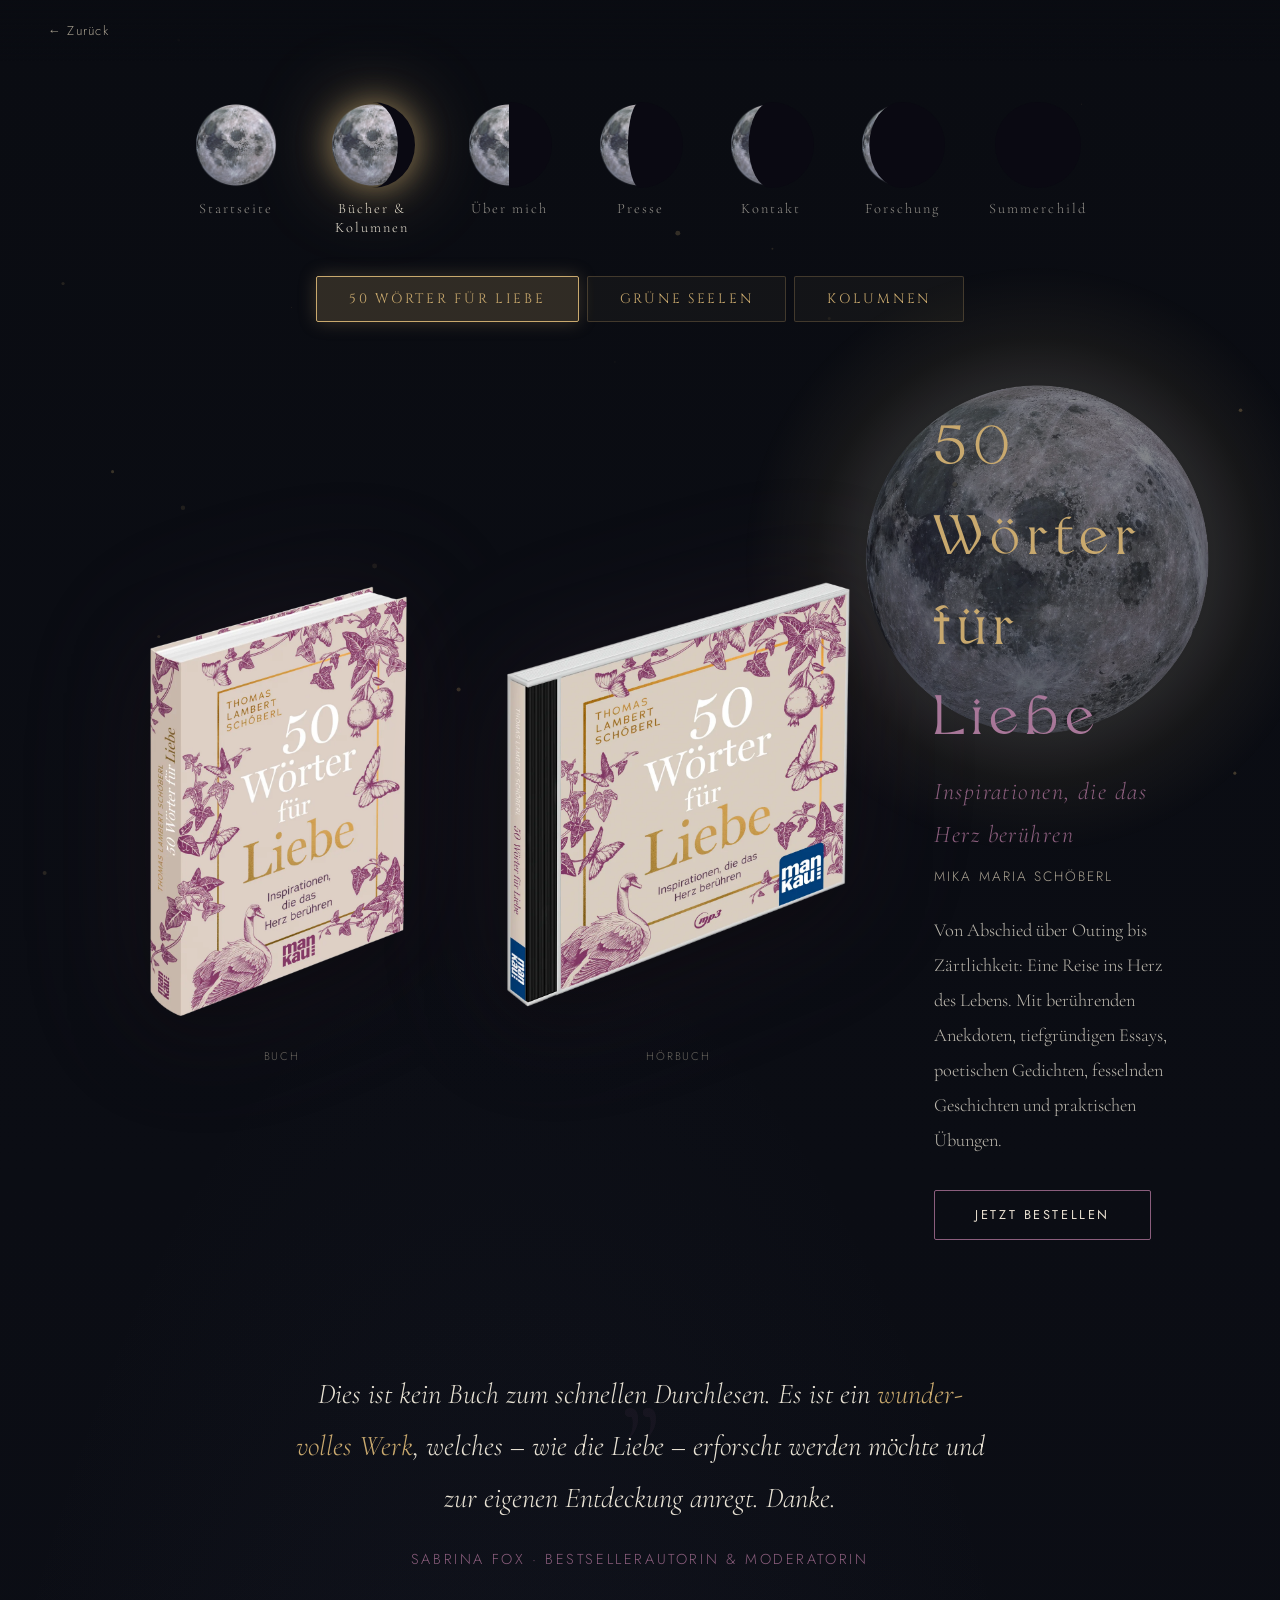
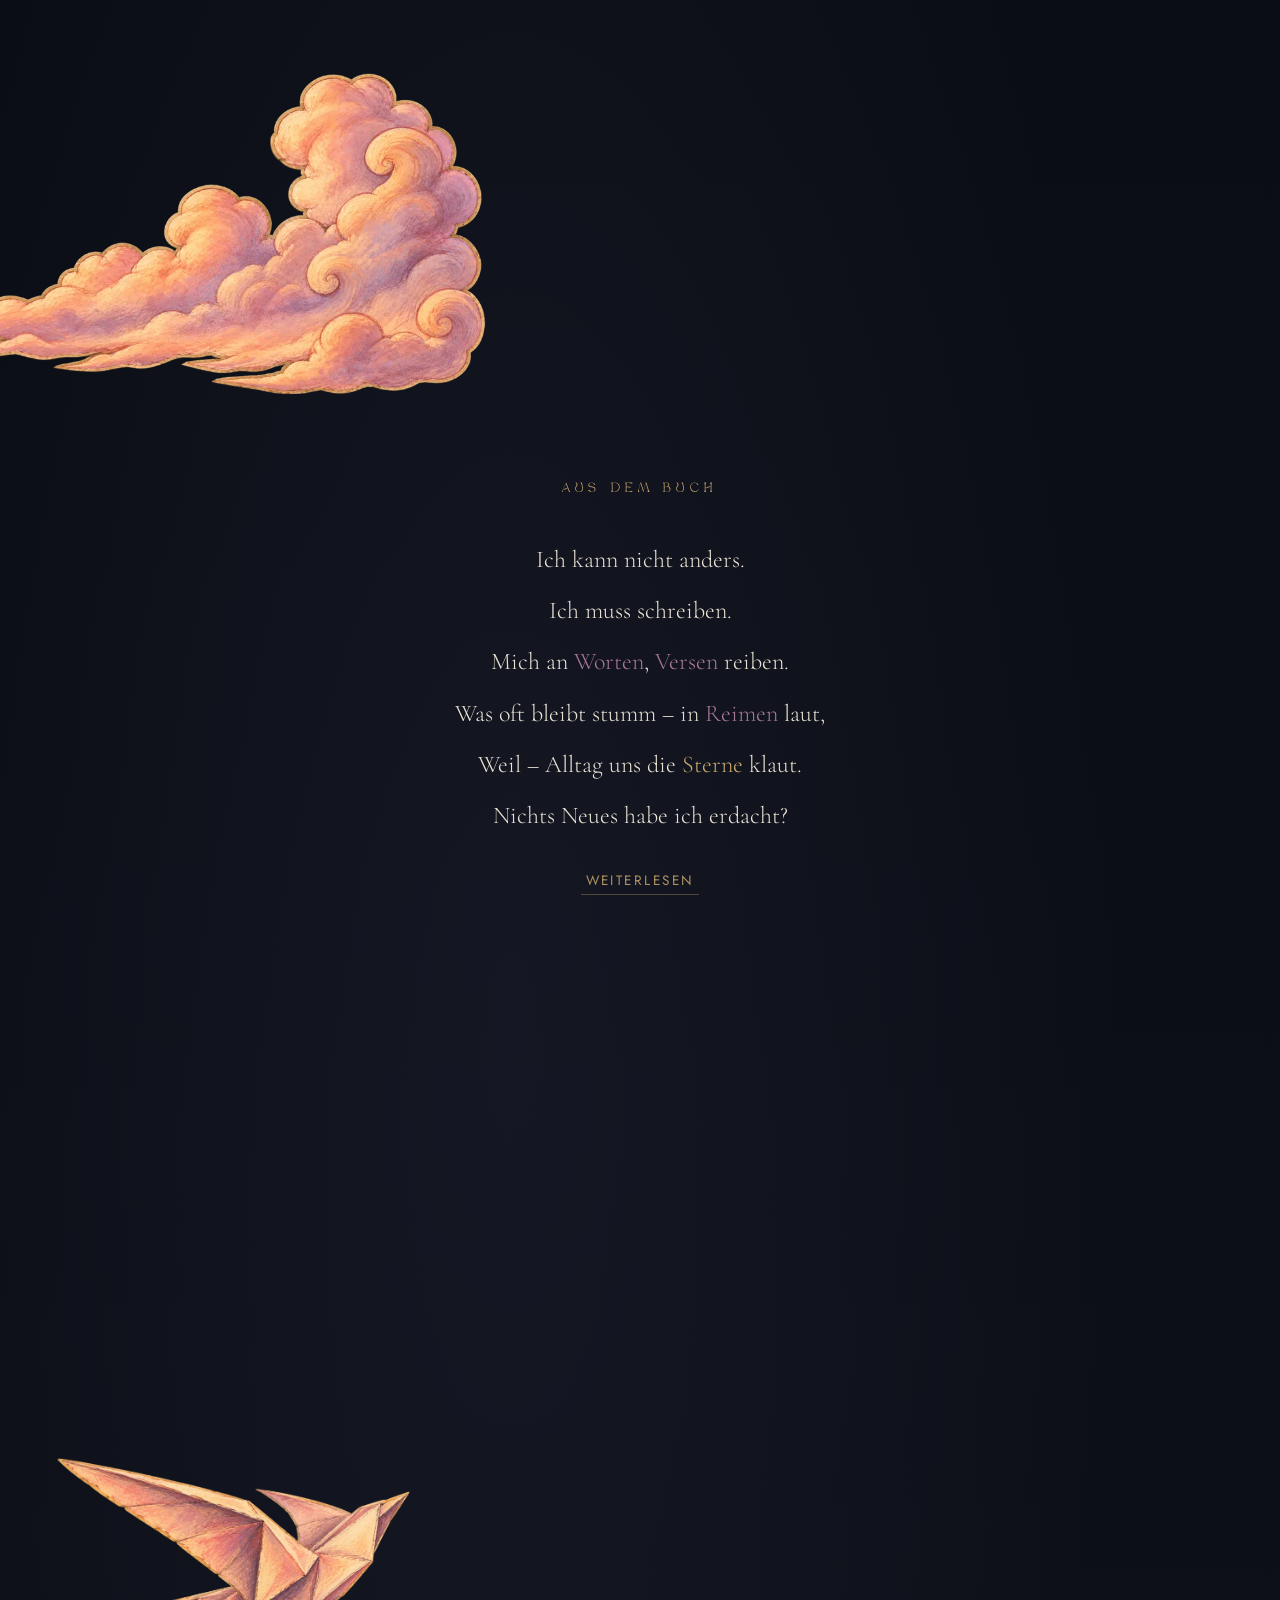
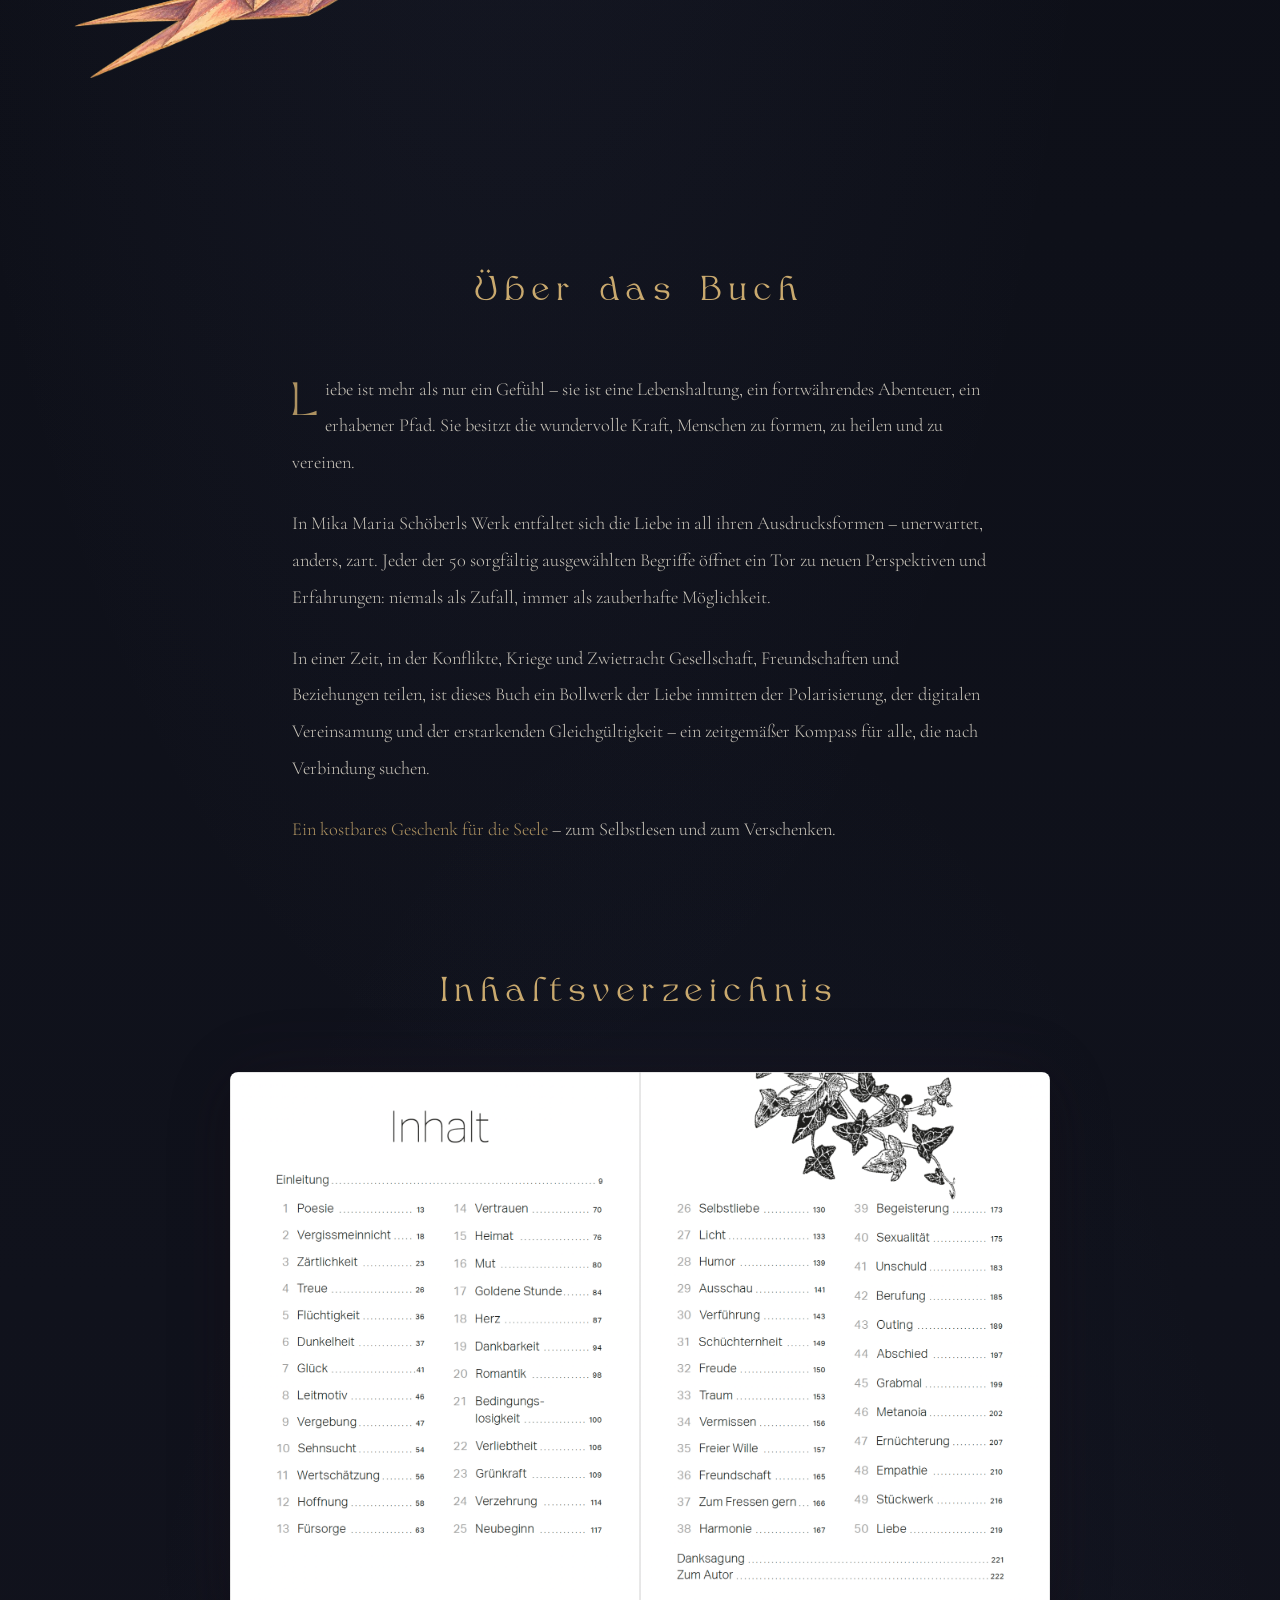
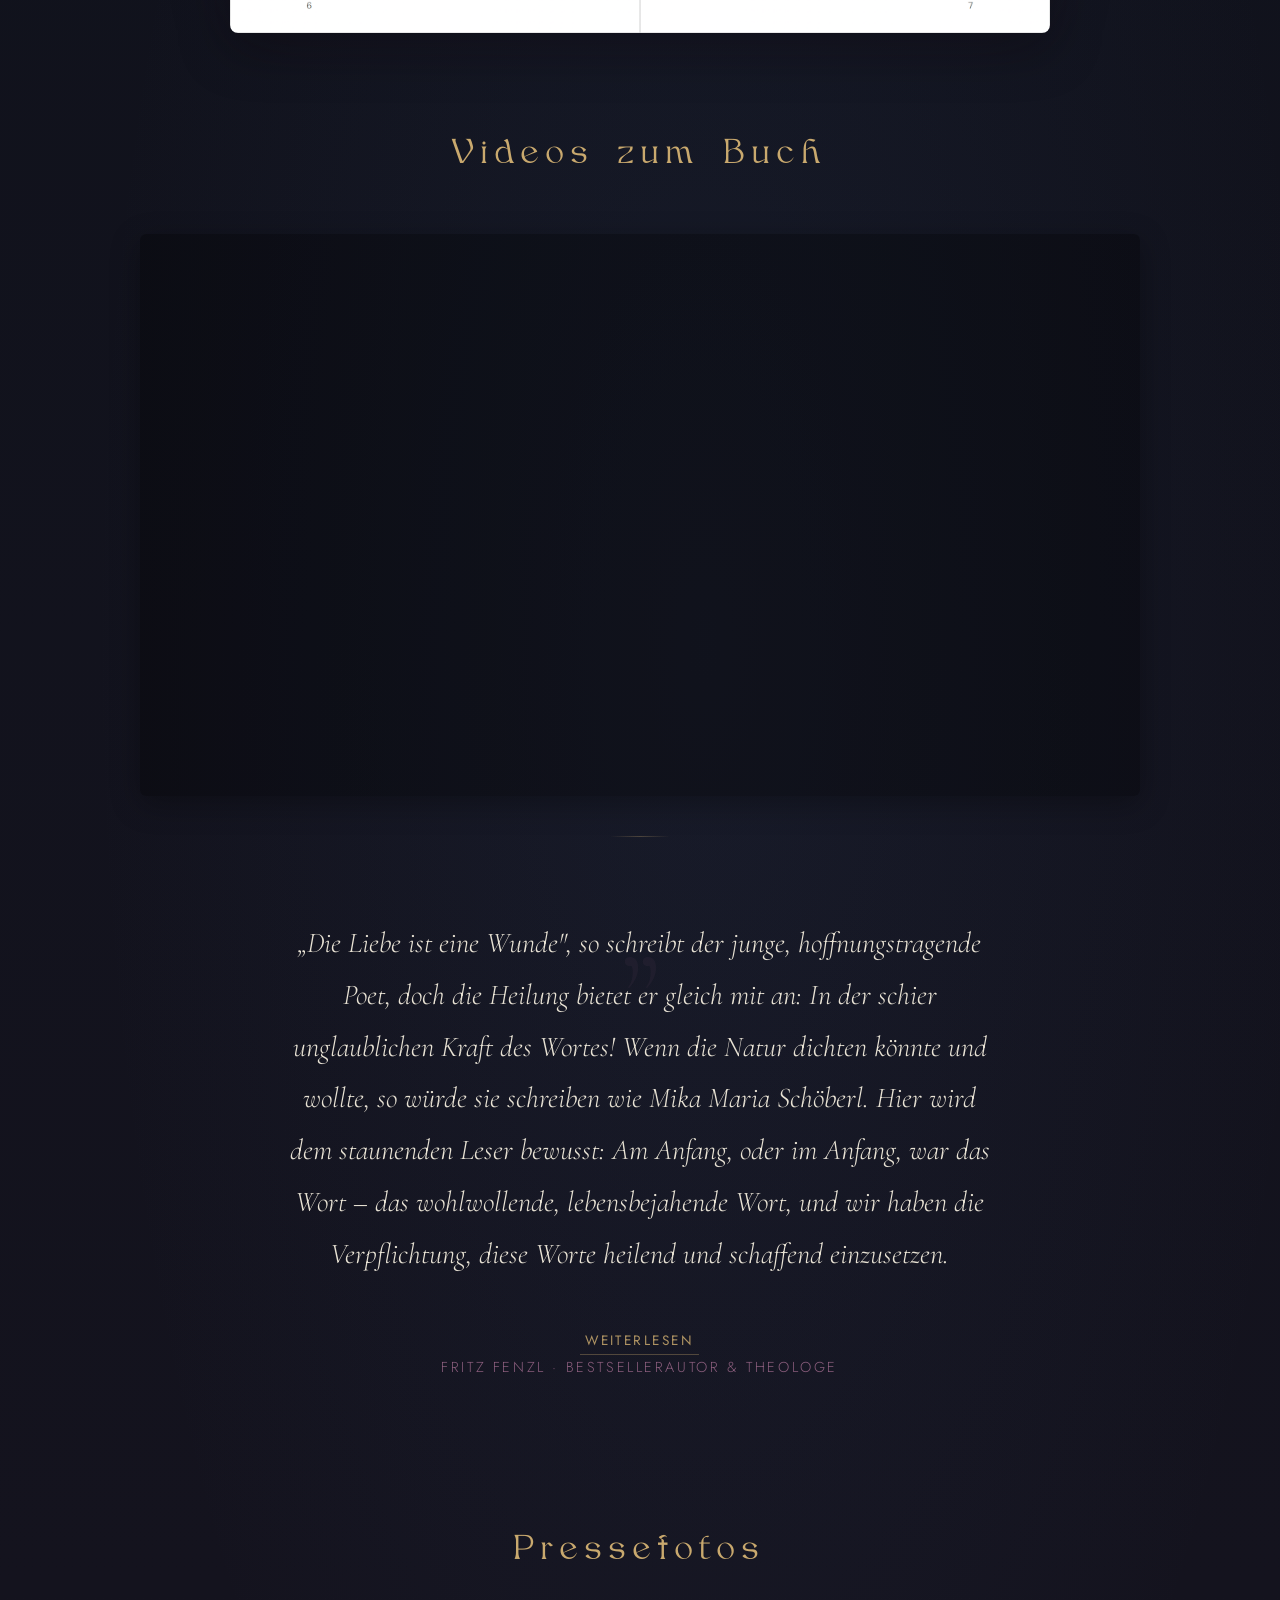
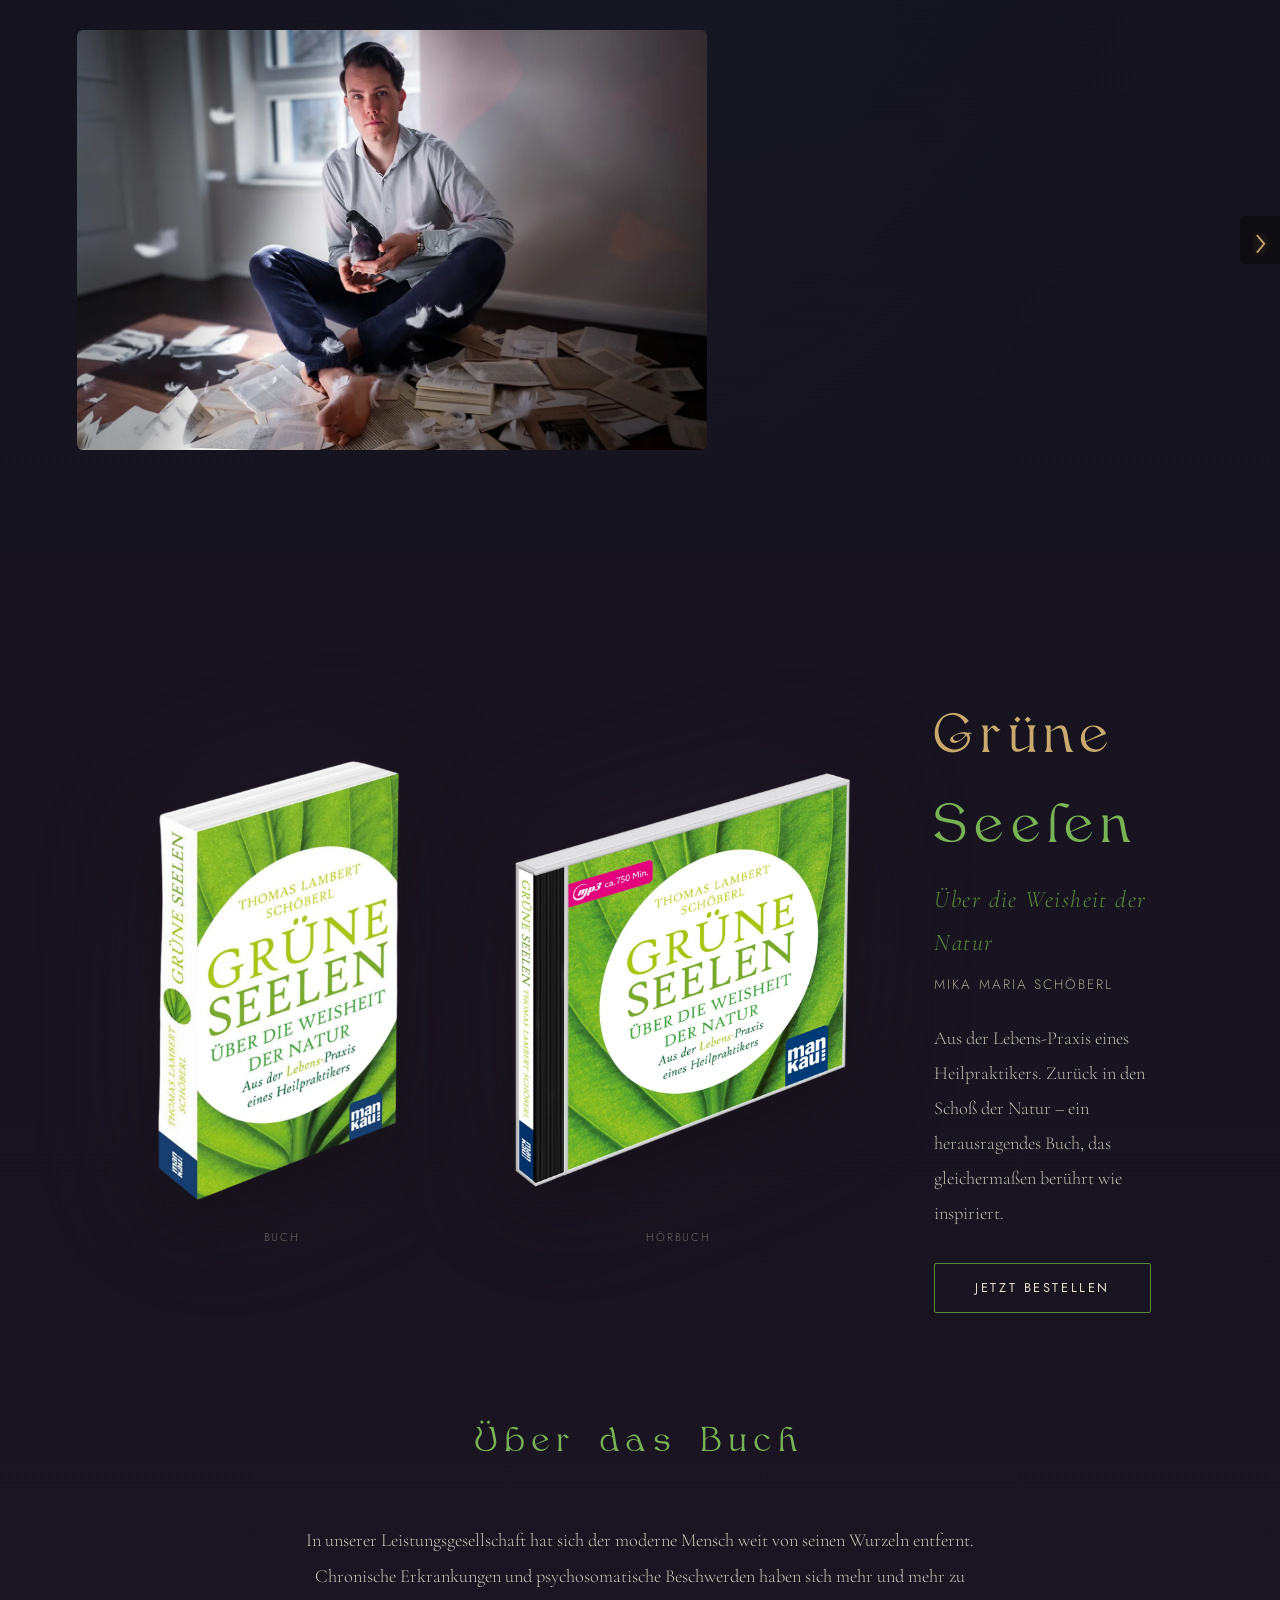
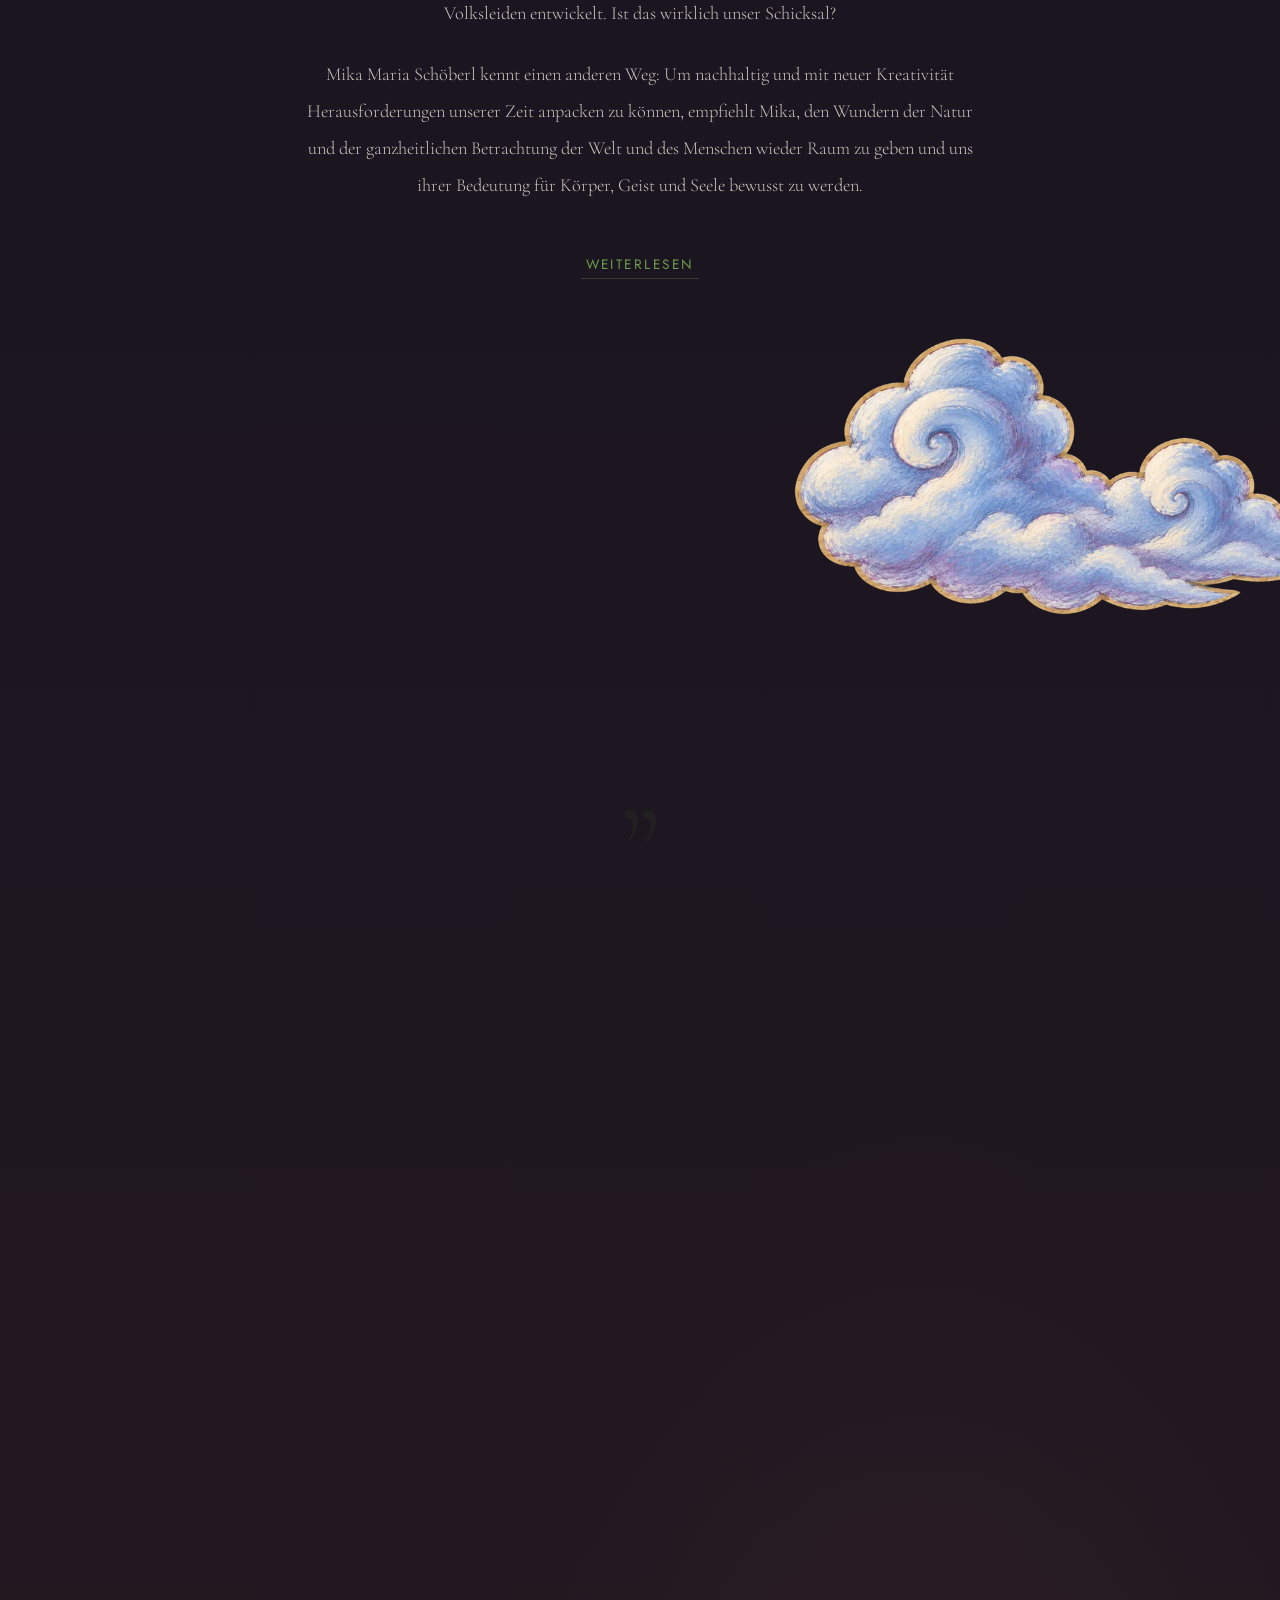
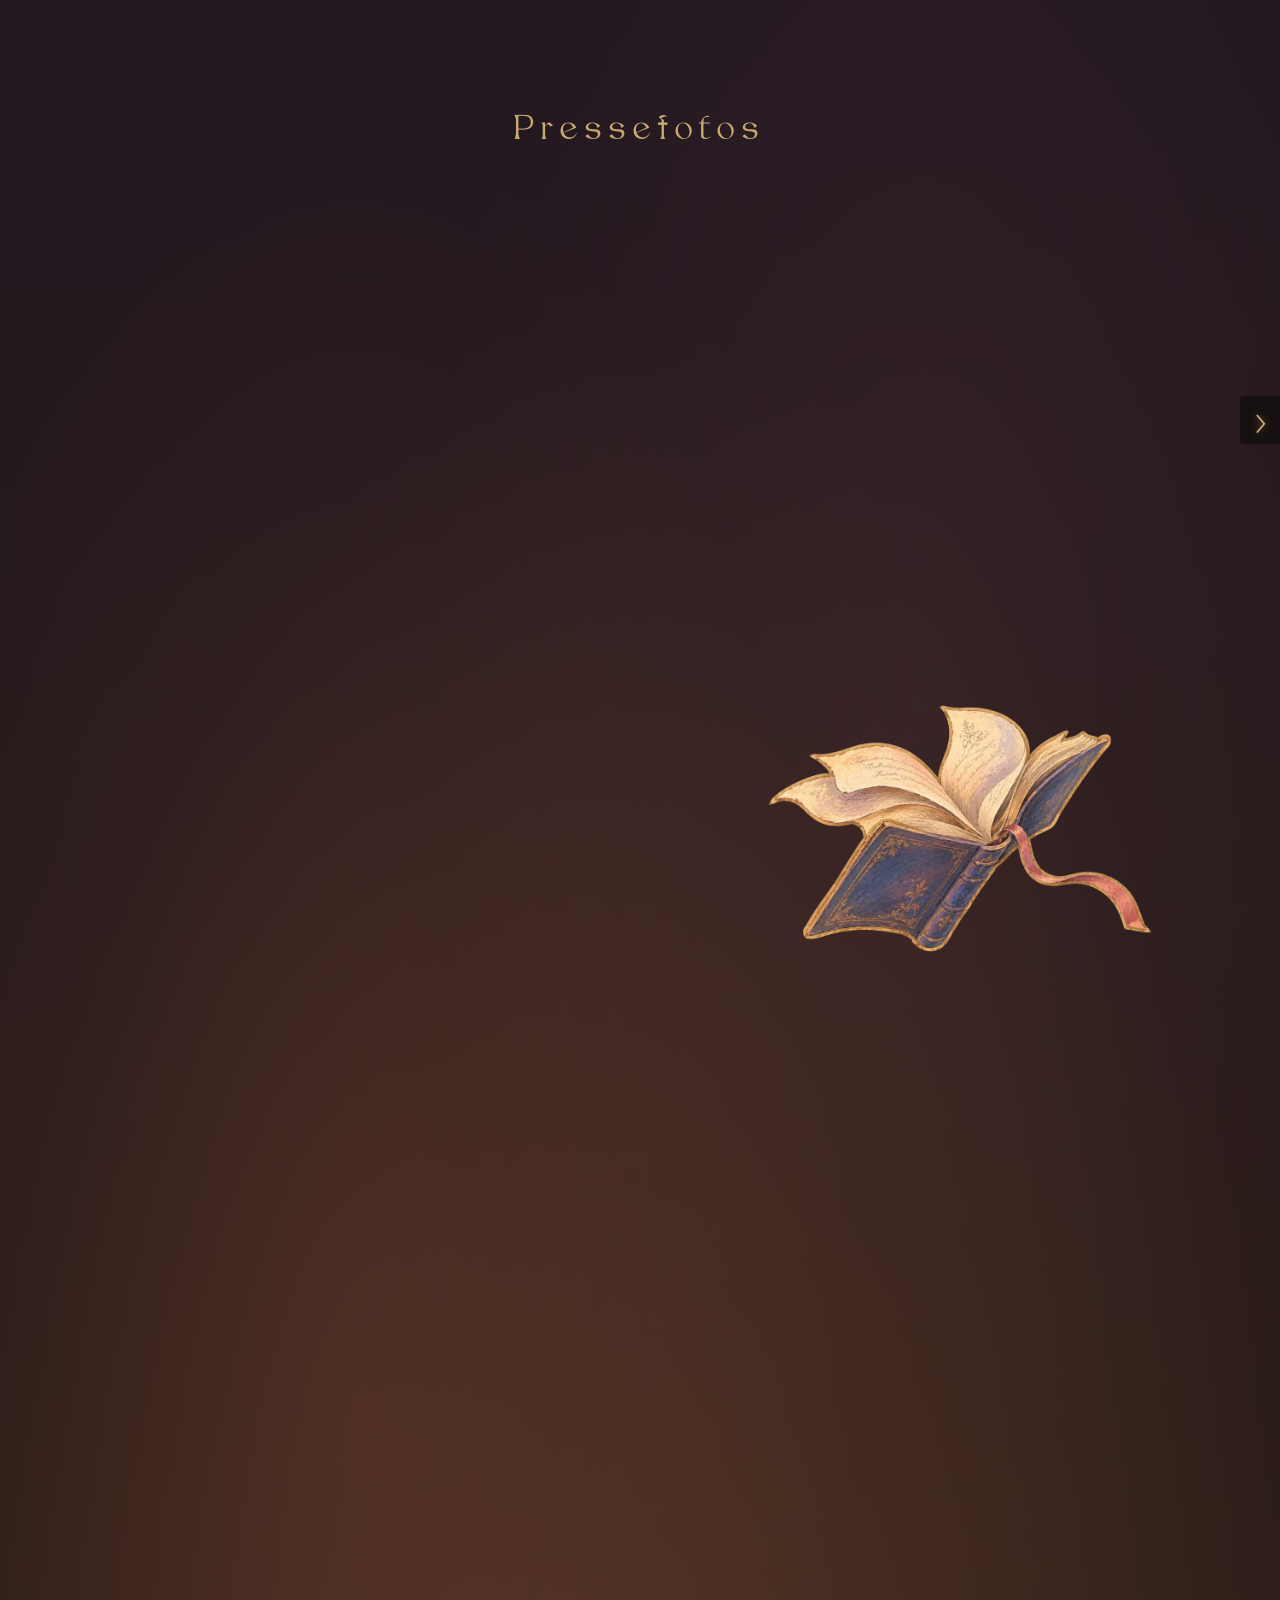
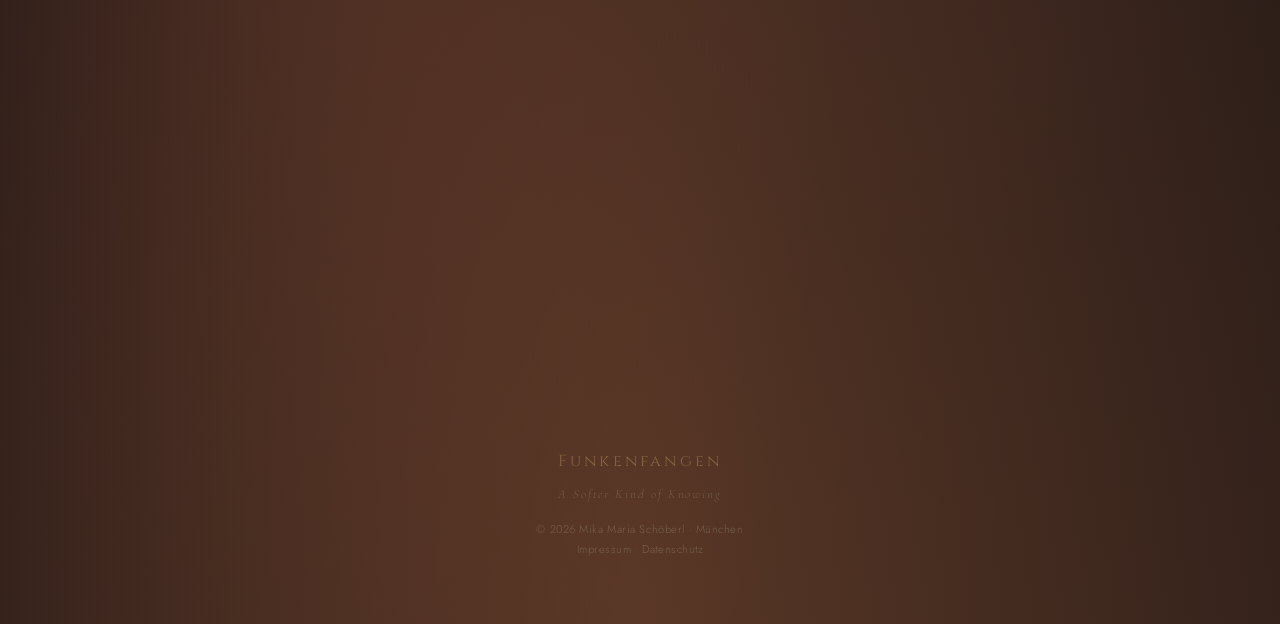
==== commit 3eb6f572: "Grünlichen Übergangs-Streifen zur Grüne-Seelen-Zone entfernt Der 120px-Verlauf (rgba(40,70,45)) aus " ====
--- a/buecher/index.html
+++ b/buecher/index.html
@@ -572,11 +572,8 @@
   .book-transition {
     position: relative; z-index: 1;
     height: 120px;
-    background: linear-gradient(to bottom,
-      transparent 0%,
-      rgba(40,70,45,0.08) 50%,
-      rgba(40,70,45,0.15) 100%
-    );
+    /* Grünlicher Verlauf entfernt — er stand als sichtbarer Streifen auf
+       dem Nachthimmel; der Rubrikwechsel lebt von den grünen Akzentfarben */
   }
 
   /* ══ BOOK 2 — Grüne Seelen ══ */
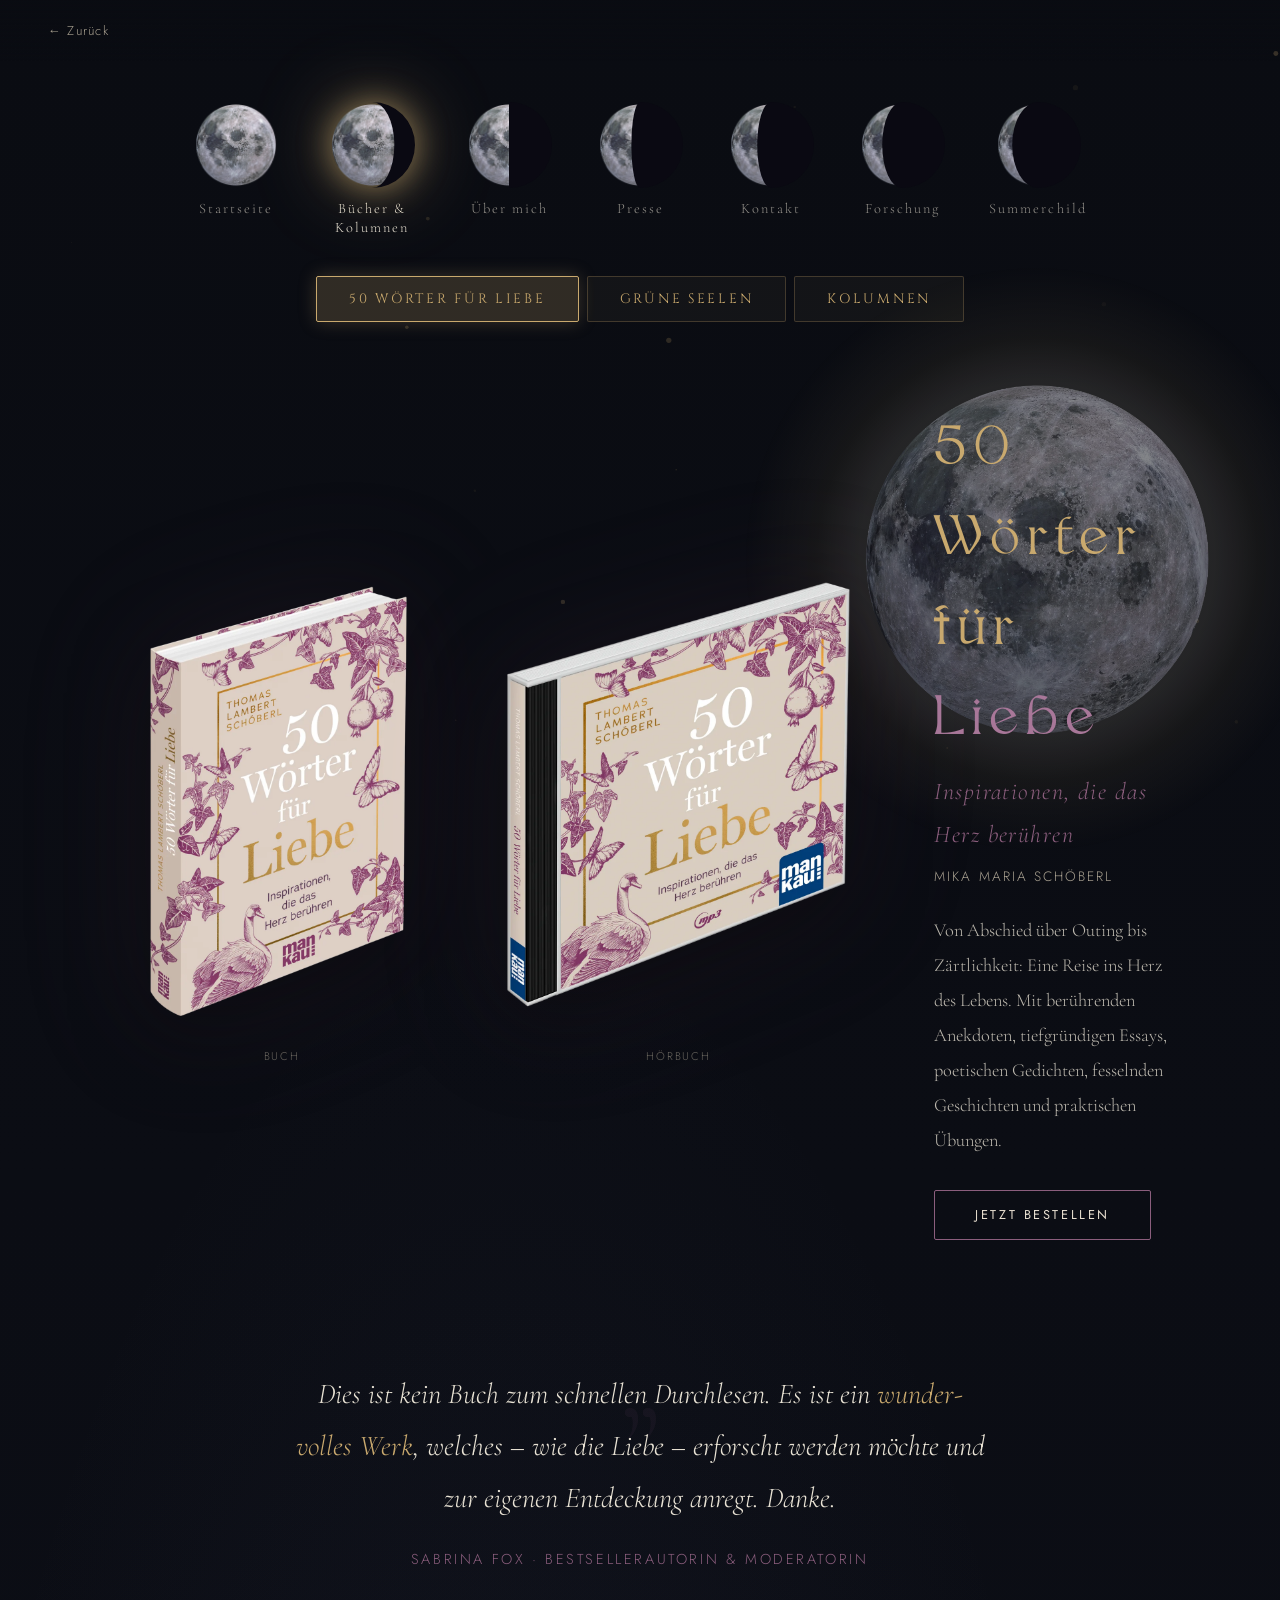
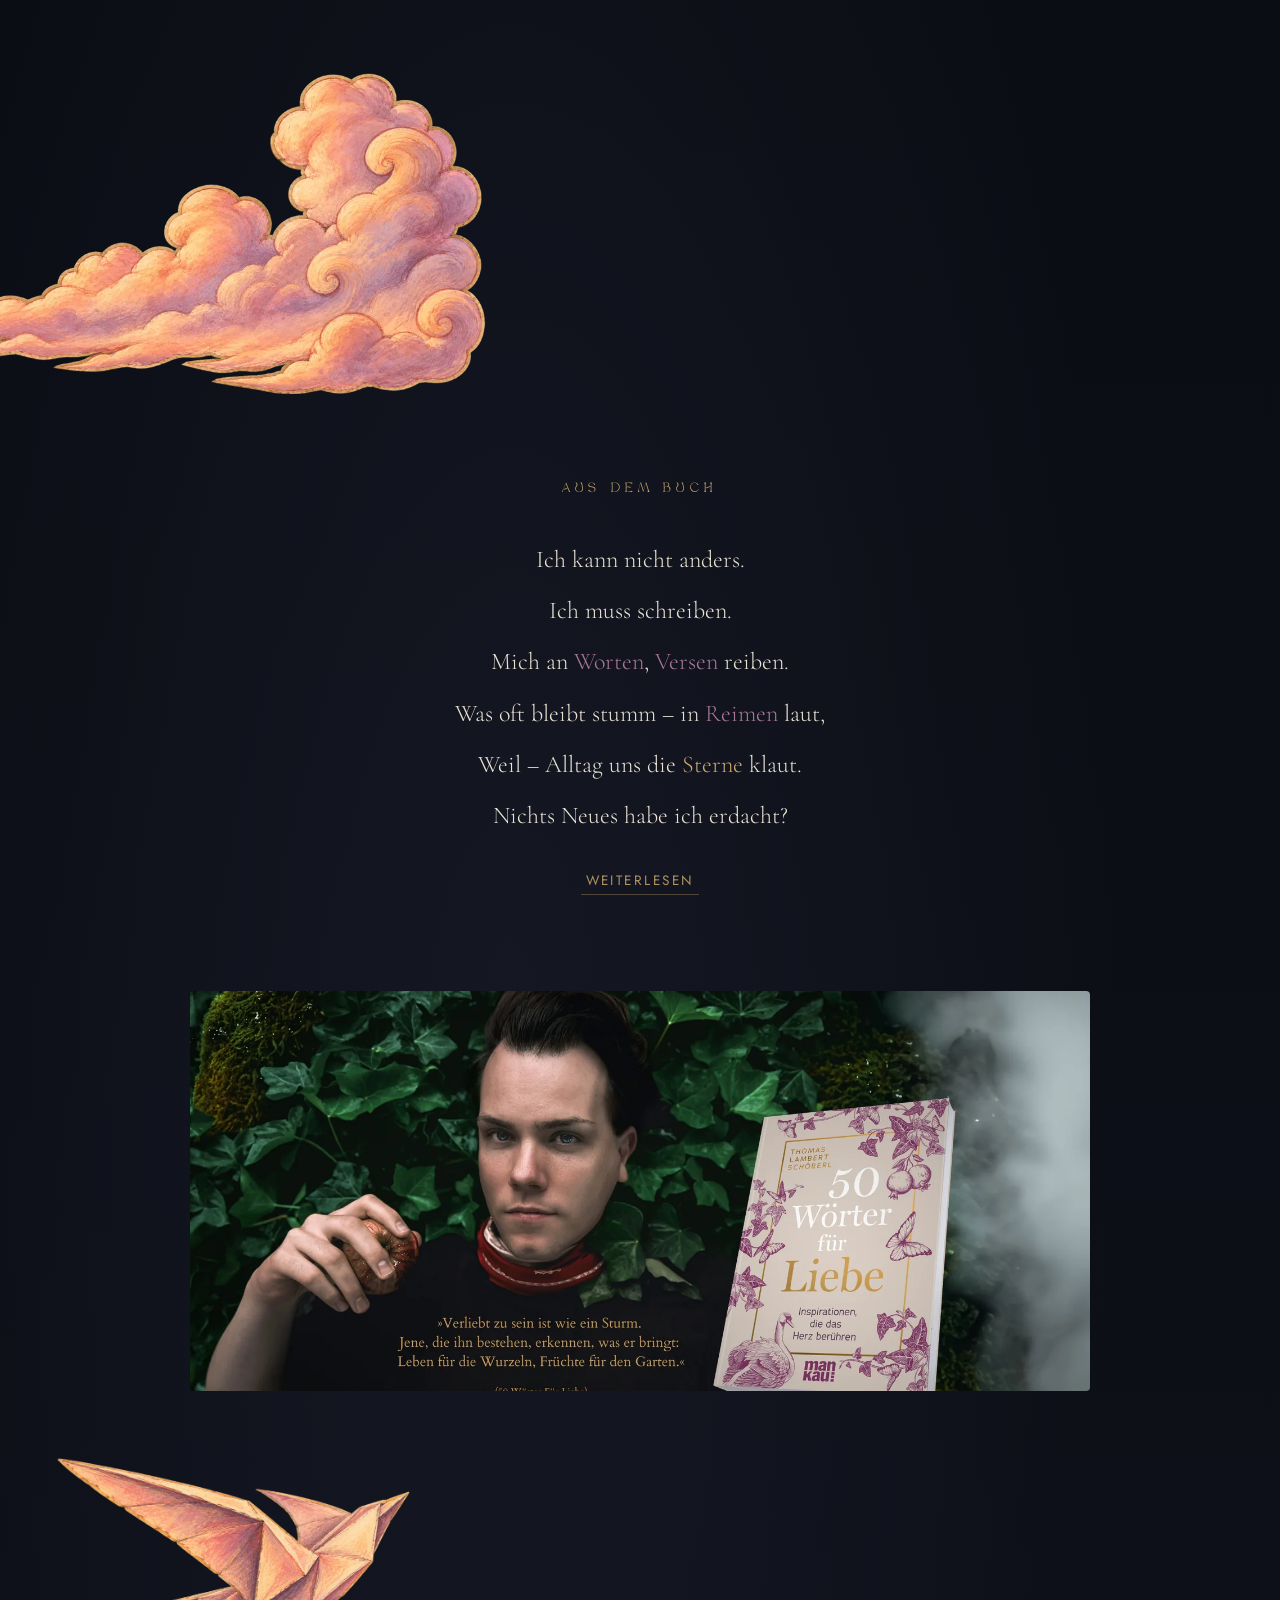
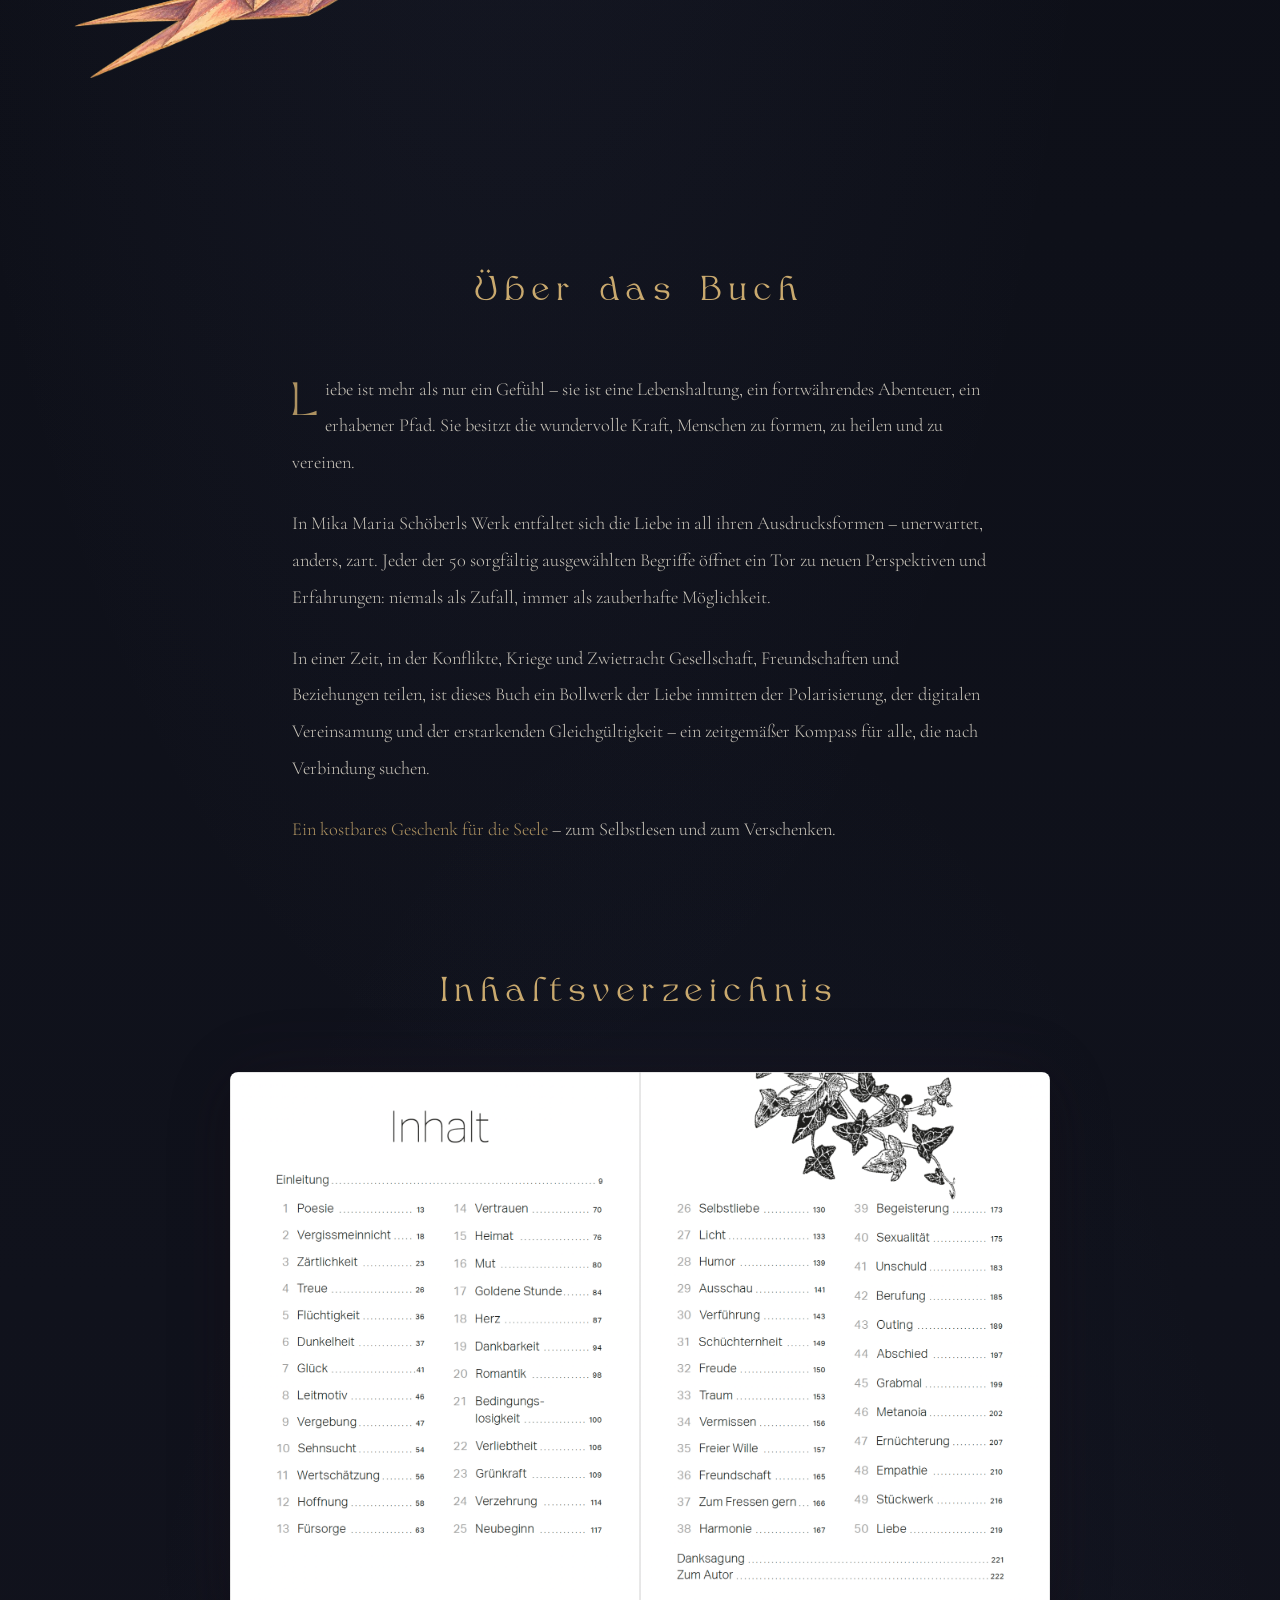
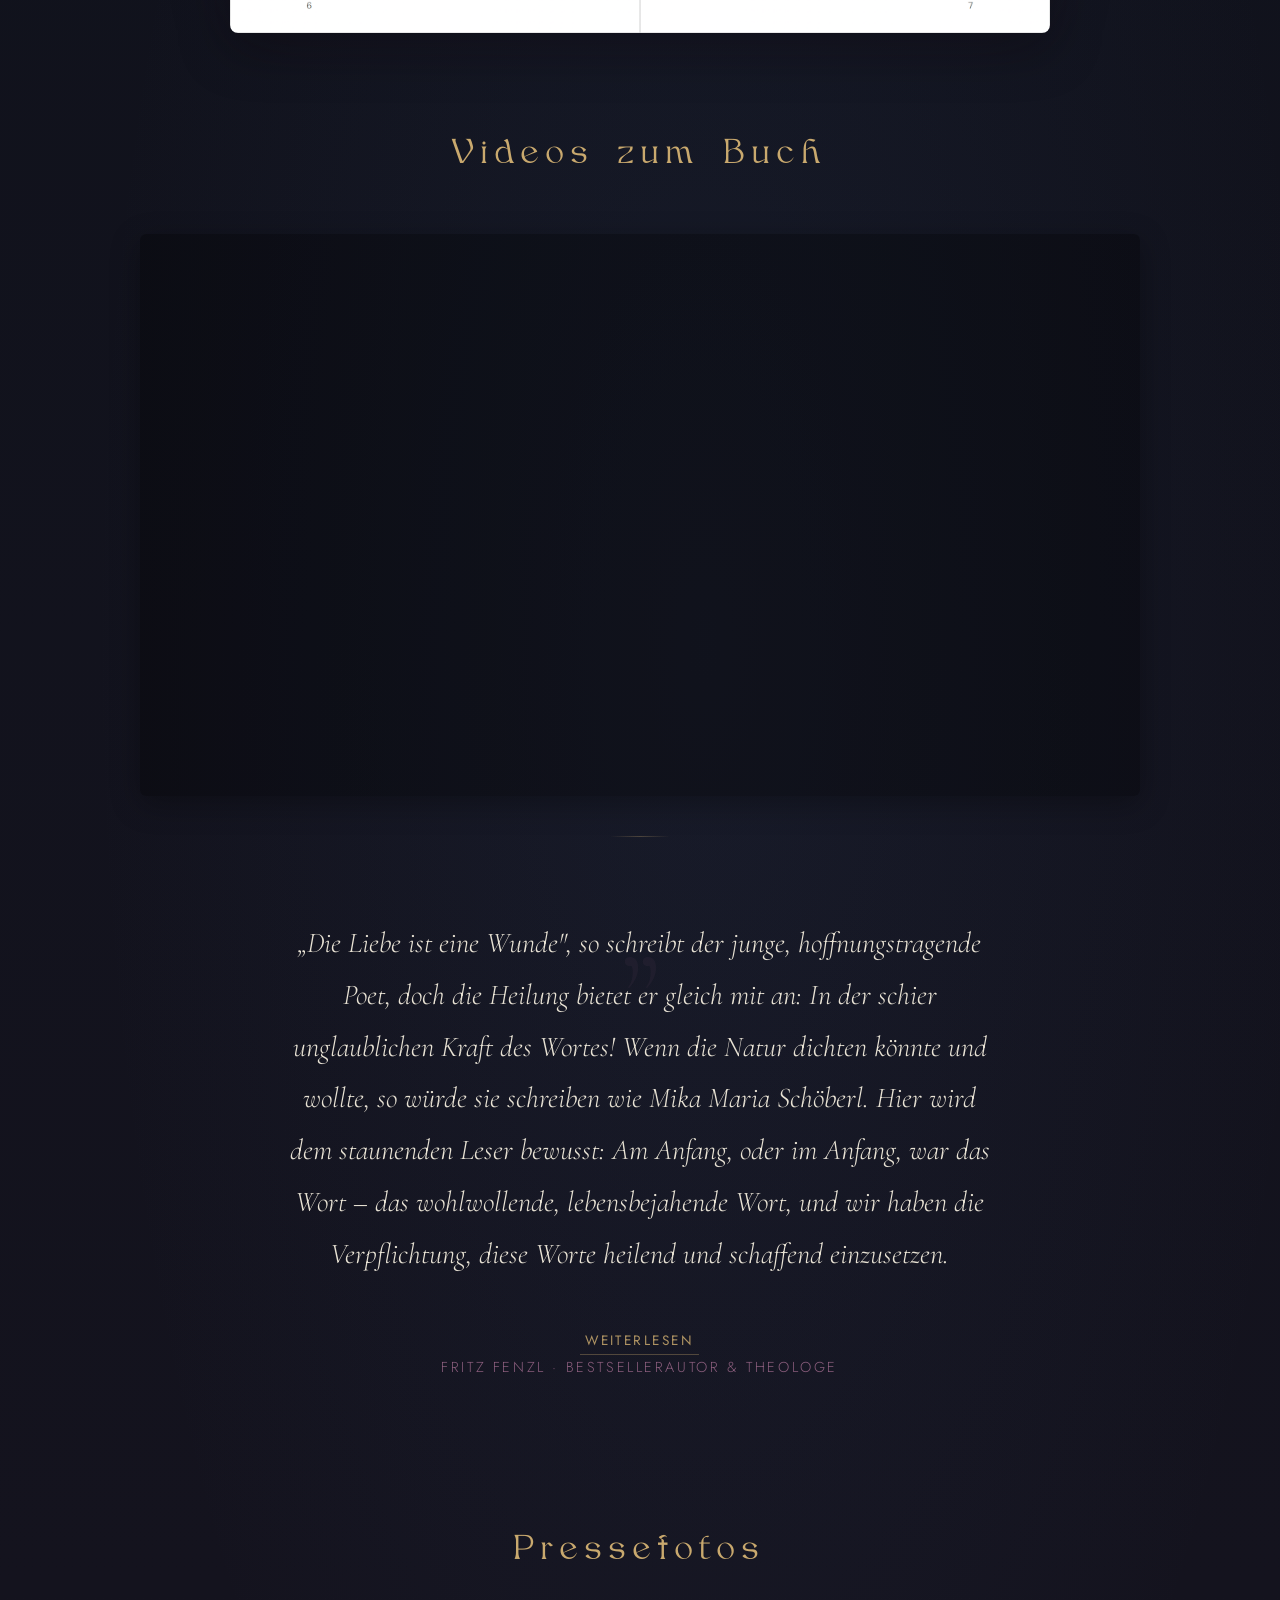
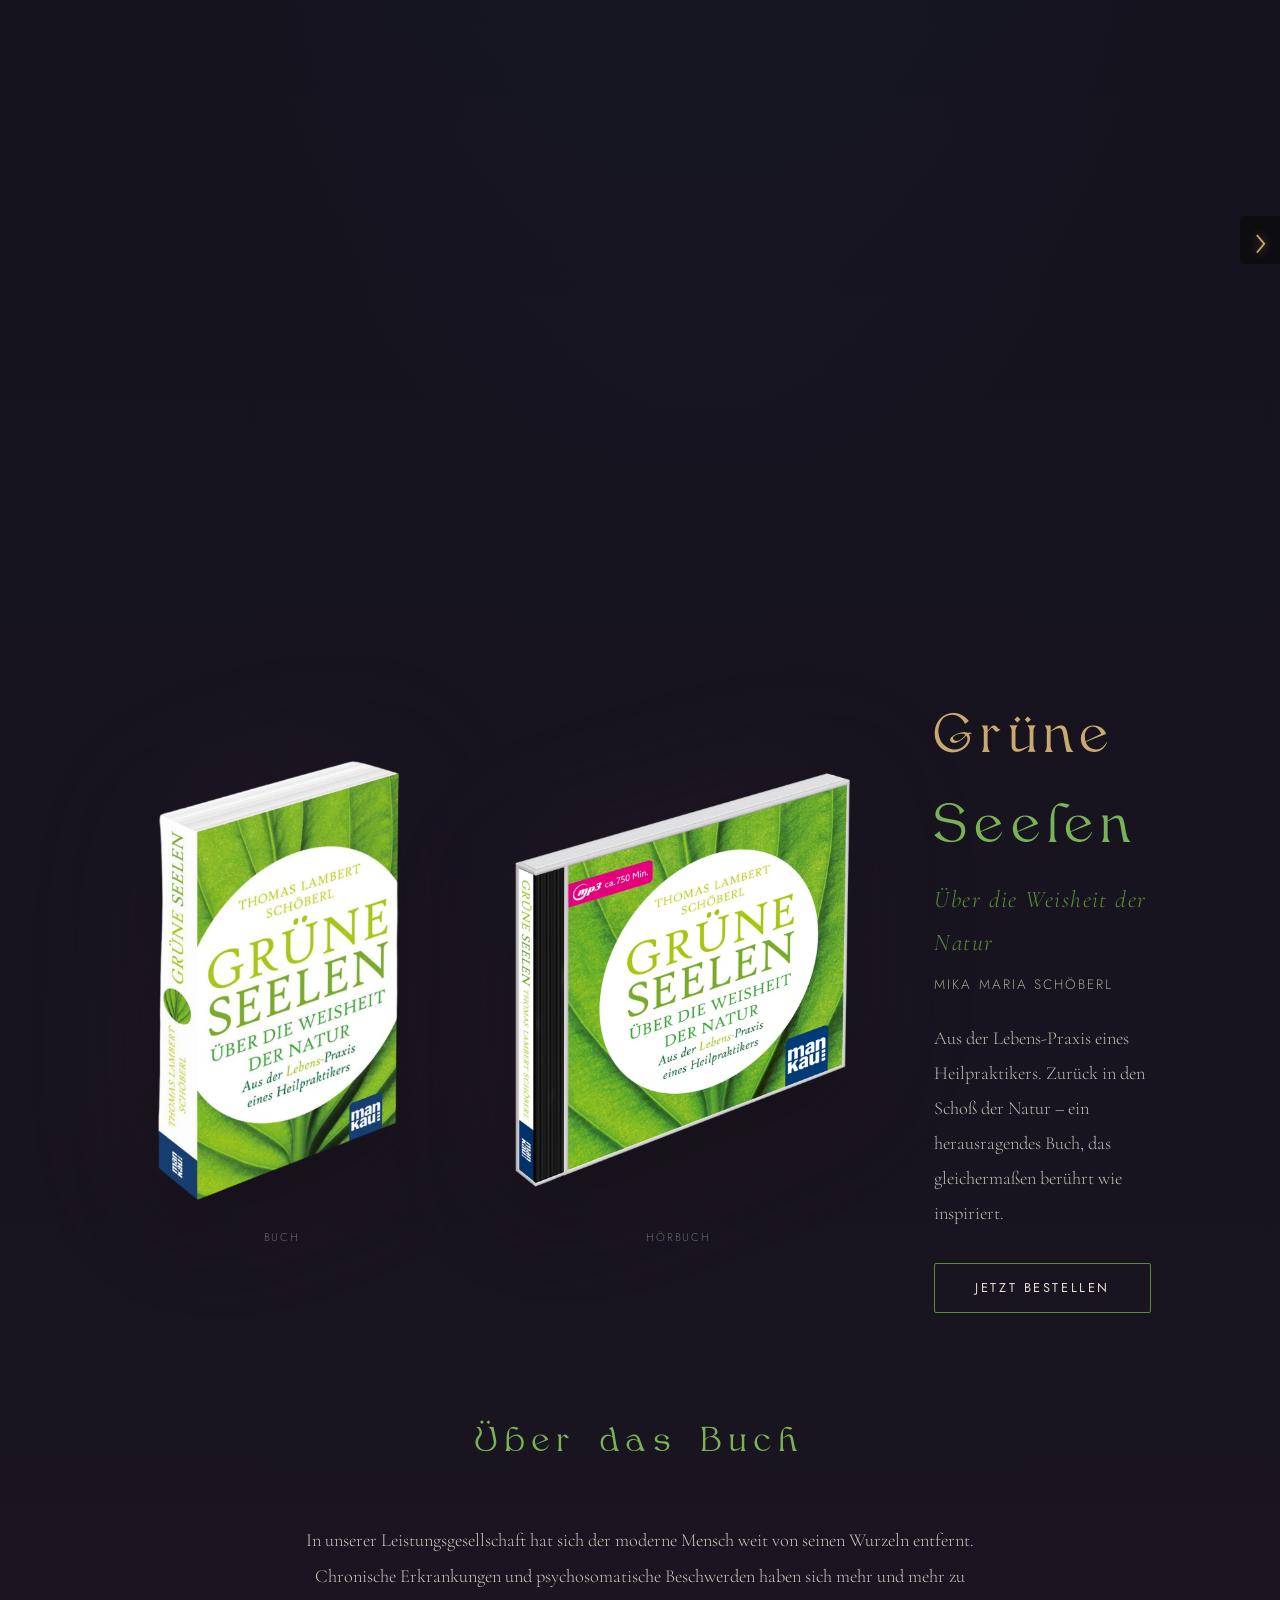
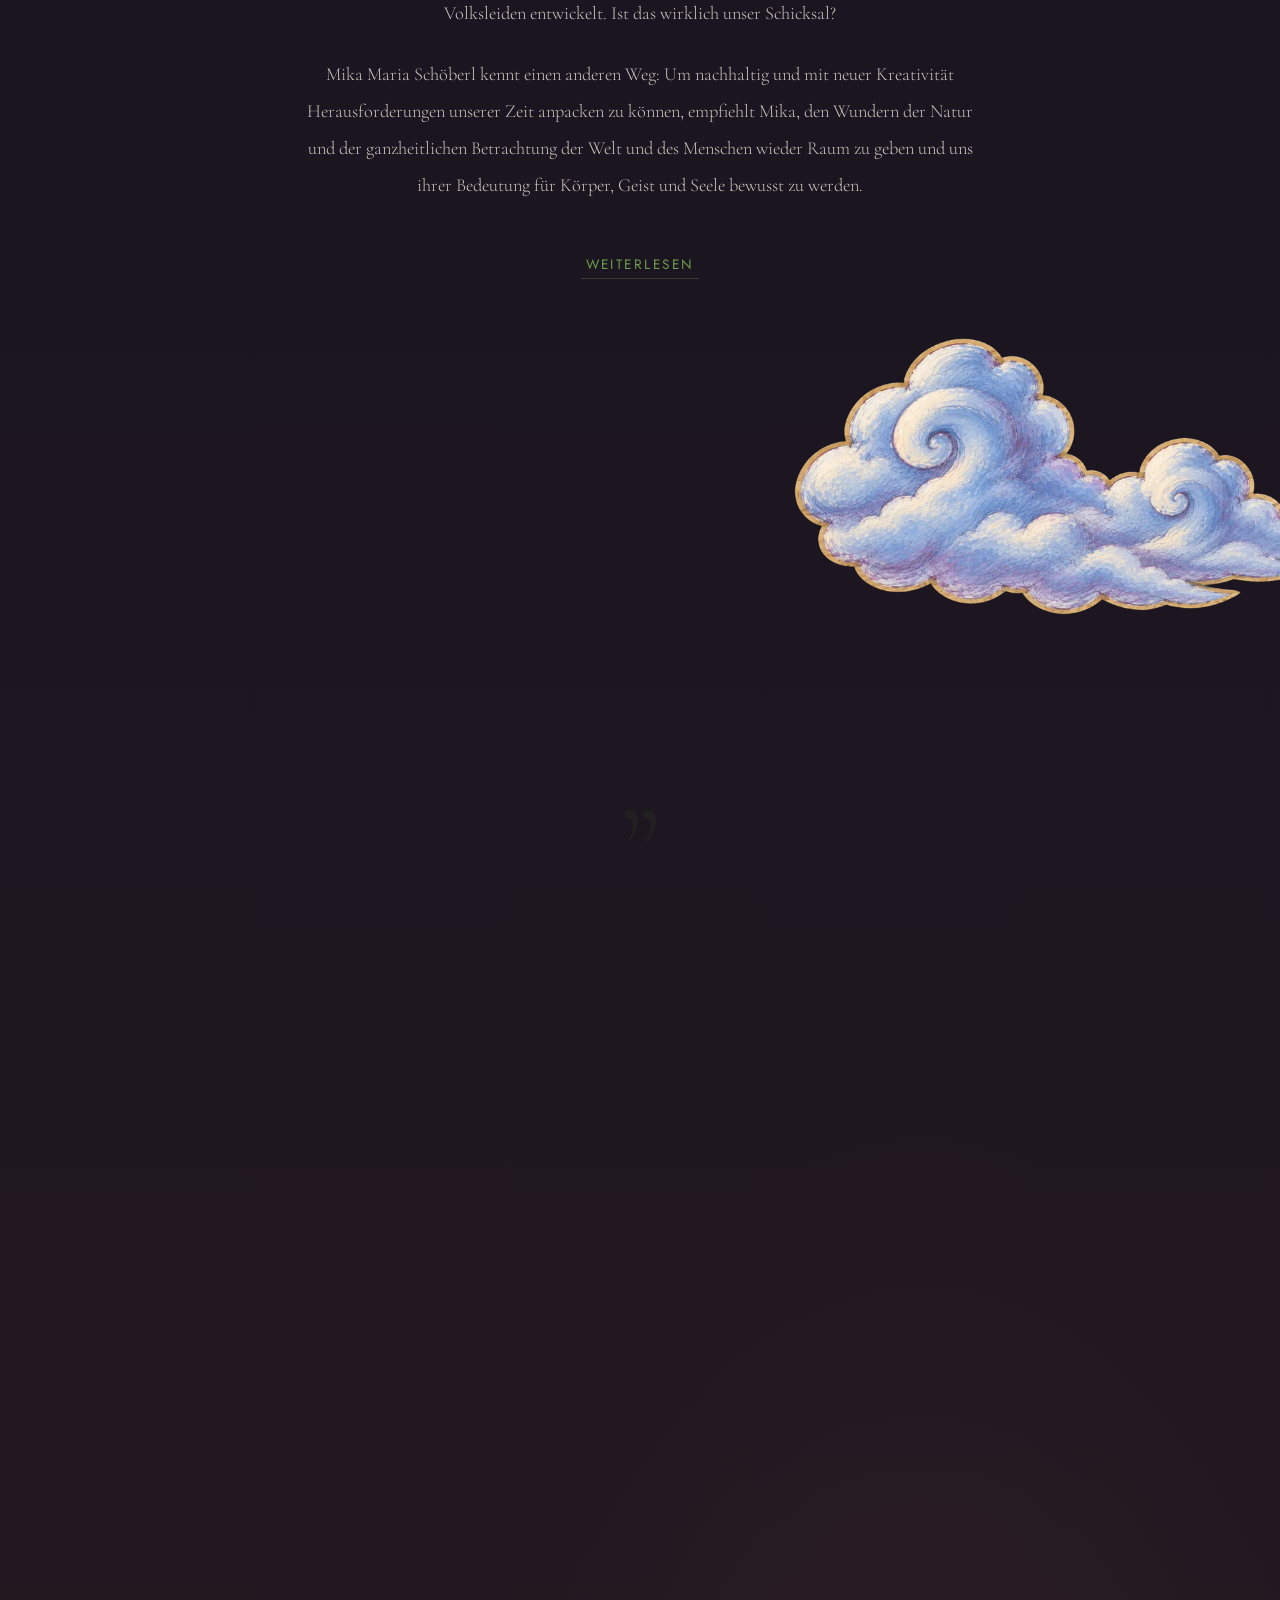
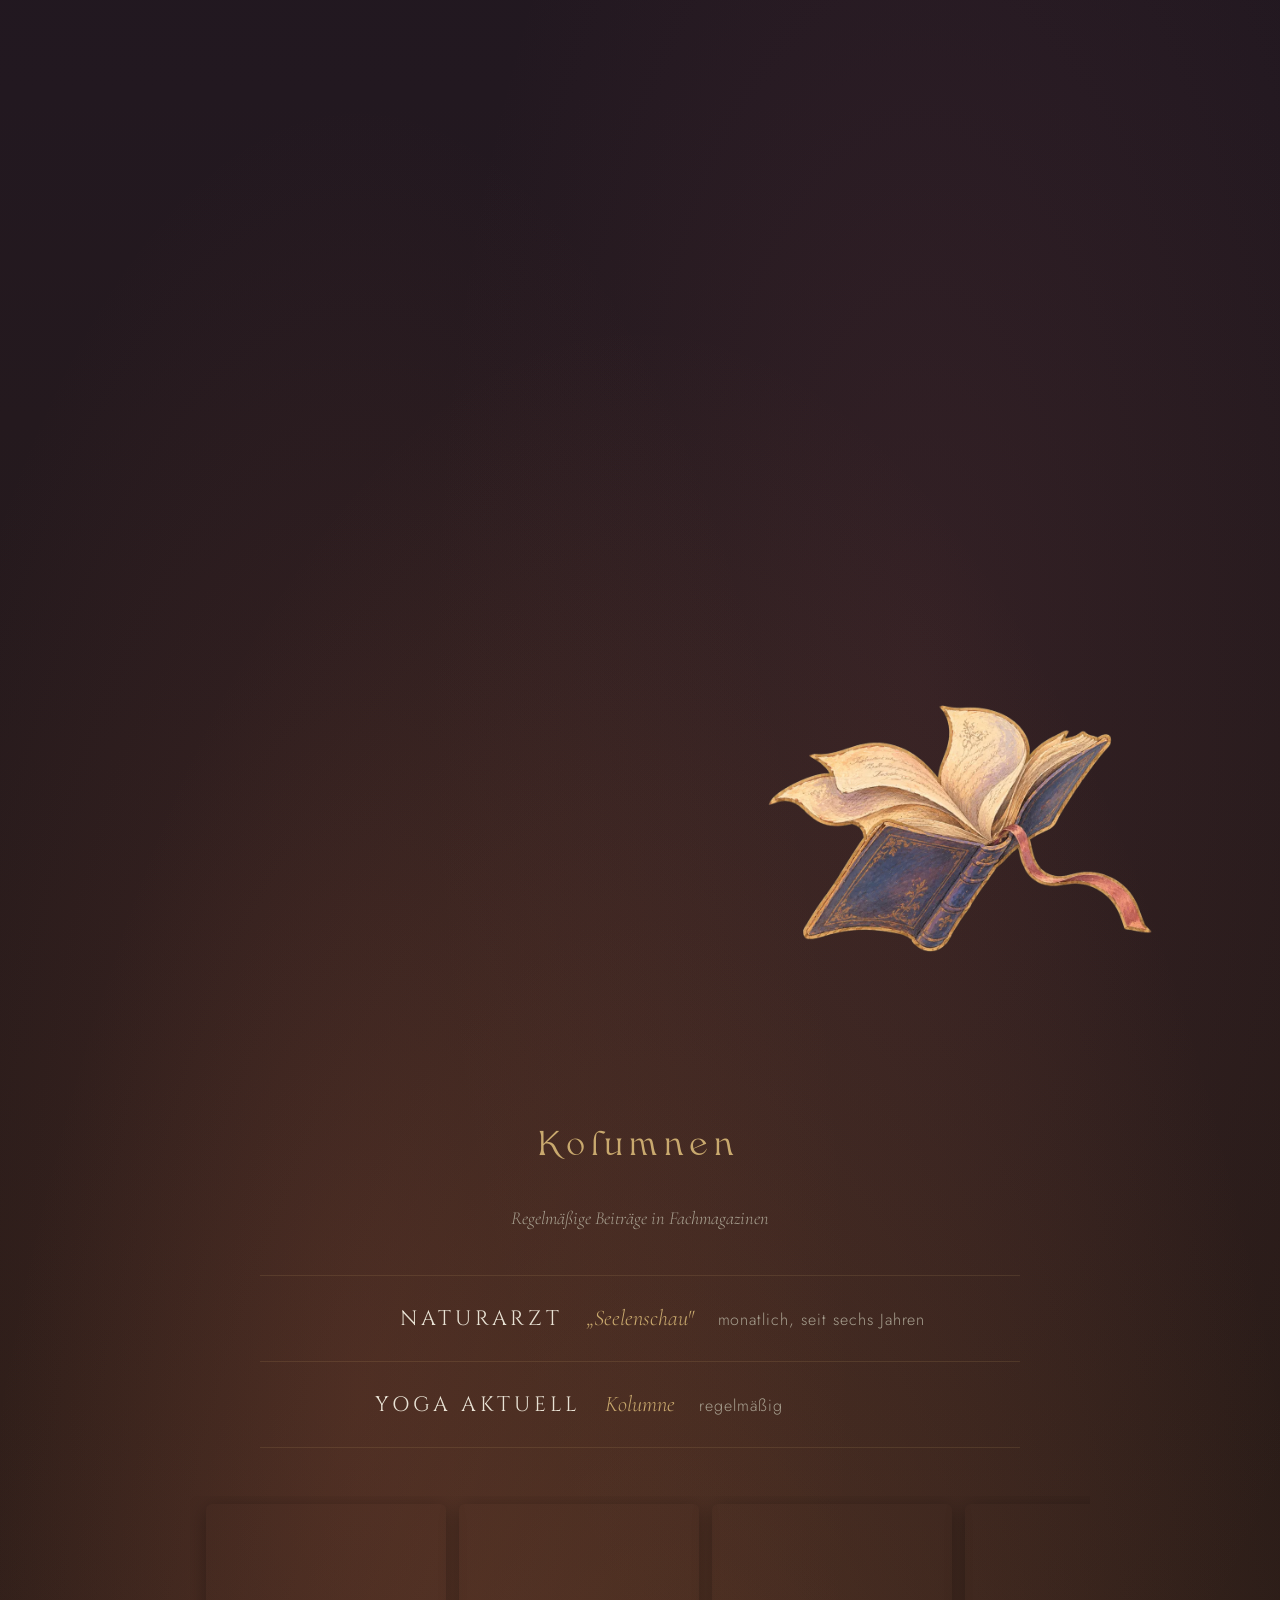
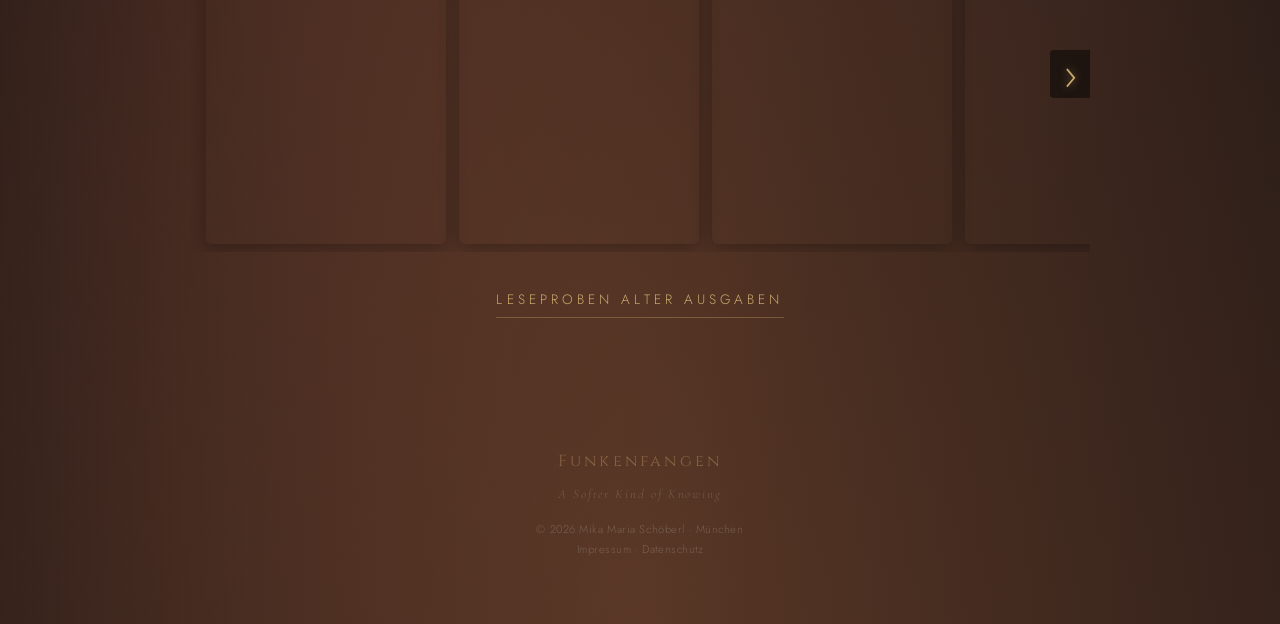
==== commit 8c2c97f0: "Mondmenü: kein ganz dunkler Mond mehr, alle Sicheln deutlich breiter Der Summerchild-Mond (Schattenr" ====
--- a/buecher/index.html
+++ b/buecher/index.html
@@ -1130,7 +1130,7 @@
       <span class="moon-name">Startseite</span>
     </a>
     <a class="moon-orb" href="../buecher/" aria-current="page" data-reveal style="--d:0.07s">
-      <span class="moon-disc"><svg viewBox="0 0 100 100" aria-hidden="true"><image href="../images/mond-echt.webp" x="0" y="0" width="100" height="100" preserveAspectRatio="xMidYMid meet"/><path d="M 50 0 A 50 50 0 0 1 50 100 A 30 50 0 0 0 50 0 Z" fill="#0a0912"/></svg></span>
+      <span class="moon-disc"><svg viewBox="0 0 100 100" aria-hidden="true"><image href="../images/mond-echt.webp" x="0" y="0" width="100" height="100" preserveAspectRatio="xMidYMid meet"/><path d="M 50 0 A 50 50 0 0 1 50 100 A 26 50 0 0 0 50 0 Z" fill="#0a0912"/></svg></span>
       <span class="moon-name">Bücher &amp; Kolumnen</span>
     </a>
     <a class="moon-orb" href="../ueber-mich/" data-reveal style="--d:0.14s">
@@ -1138,19 +1138,19 @@
       <span class="moon-name">Über mich</span>
     </a>
     <a class="moon-orb" href="../#presse" data-reveal style="--d:0.21s">
-      <span class="moon-disc"><svg viewBox="0 0 100 100" aria-hidden="true"><image href="../images/mond-echt.webp" x="0" y="0" width="100" height="100" preserveAspectRatio="xMidYMid meet"/><path d="M 50 0 A 50 50 0 0 1 50 100 A 14 50 0 0 1 50 0 Z" fill="#0a0912"/></svg></span>
+      <span class="moon-disc"><svg viewBox="0 0 100 100" aria-hidden="true"><image href="../images/mond-echt.webp" x="0" y="0" width="100" height="100" preserveAspectRatio="xMidYMid meet"/><path d="M 50 0 A 50 50 0 0 1 50 100 A 10 50 0 0 1 50 0 Z" fill="#0a0912"/></svg></span>
       <span class="moon-name">Presse</span>
     </a>
     <a class="moon-orb" href="../#kontakt" data-reveal style="--d:0.28s">
-      <span class="moon-disc"><svg viewBox="0 0 100 100" aria-hidden="true"><image href="../images/mond-echt.webp" x="0" y="0" width="100" height="100" preserveAspectRatio="xMidYMid meet"/><path d="M 50 0 A 50 50 0 0 1 50 100 A 26 50 0 0 1 50 0 Z" fill="#0a0912"/></svg></span>
+      <span class="moon-disc"><svg viewBox="0 0 100 100" aria-hidden="true"><image href="../images/mond-echt.webp" x="0" y="0" width="100" height="100" preserveAspectRatio="xMidYMid meet"/><path d="M 50 0 A 50 50 0 0 1 50 100 A 16 50 0 0 1 50 0 Z" fill="#0a0912"/></svg></span>
       <span class="moon-name">Kontakt</span>
     </a>
     <a class="moon-orb" href="https://mikaschoeberl.com" target="_blank" rel="noopener" data-reveal style="--d:0.35s">
-      <span class="moon-disc"><svg viewBox="0 0 100 100" aria-hidden="true"><image href="../images/mond-echt.webp" x="0" y="0" width="100" height="100" preserveAspectRatio="xMidYMid meet"/><path d="M 50 0 A 50 50 0 0 1 50 100 A 38 50 0 0 1 50 0 Z" fill="#0a0912"/></svg></span>
+      <span class="moon-disc"><svg viewBox="0 0 100 100" aria-hidden="true"><image href="../images/mond-echt.webp" x="0" y="0" width="100" height="100" preserveAspectRatio="xMidYMid meet"/><path d="M 50 0 A 50 50 0 0 1 50 100 A 23 50 0 0 1 50 0 Z" fill="#0a0912"/></svg></span>
       <span class="moon-name">Forschung</span>
     </a>
     <a class="moon-orb" href="http://summerchild.net" target="_blank" rel="noopener" data-reveal style="--d:0.42s">
-      <span class="moon-disc"><svg viewBox="0 0 100 100" aria-hidden="true"><image href="../images/mond-echt.webp" x="0" y="0" width="100" height="100" preserveAspectRatio="xMidYMid meet"/><path d="M 50 0 A 50 50 0 0 1 50 100 A 50 50 0 0 1 50 0 Z" fill="#0a0912"/></svg></span>
+      <span class="moon-disc"><svg viewBox="0 0 100 100" aria-hidden="true"><image href="../images/mond-echt.webp" x="0" y="0" width="100" height="100" preserveAspectRatio="xMidYMid meet"/><path d="M 50 0 A 50 50 0 0 1 50 100 A 30 50 0 0 1 50 0 Z" fill="#0a0912"/></svg></span>
       <span class="moon-name">Summerchild</span>
     </a>
   </nav>
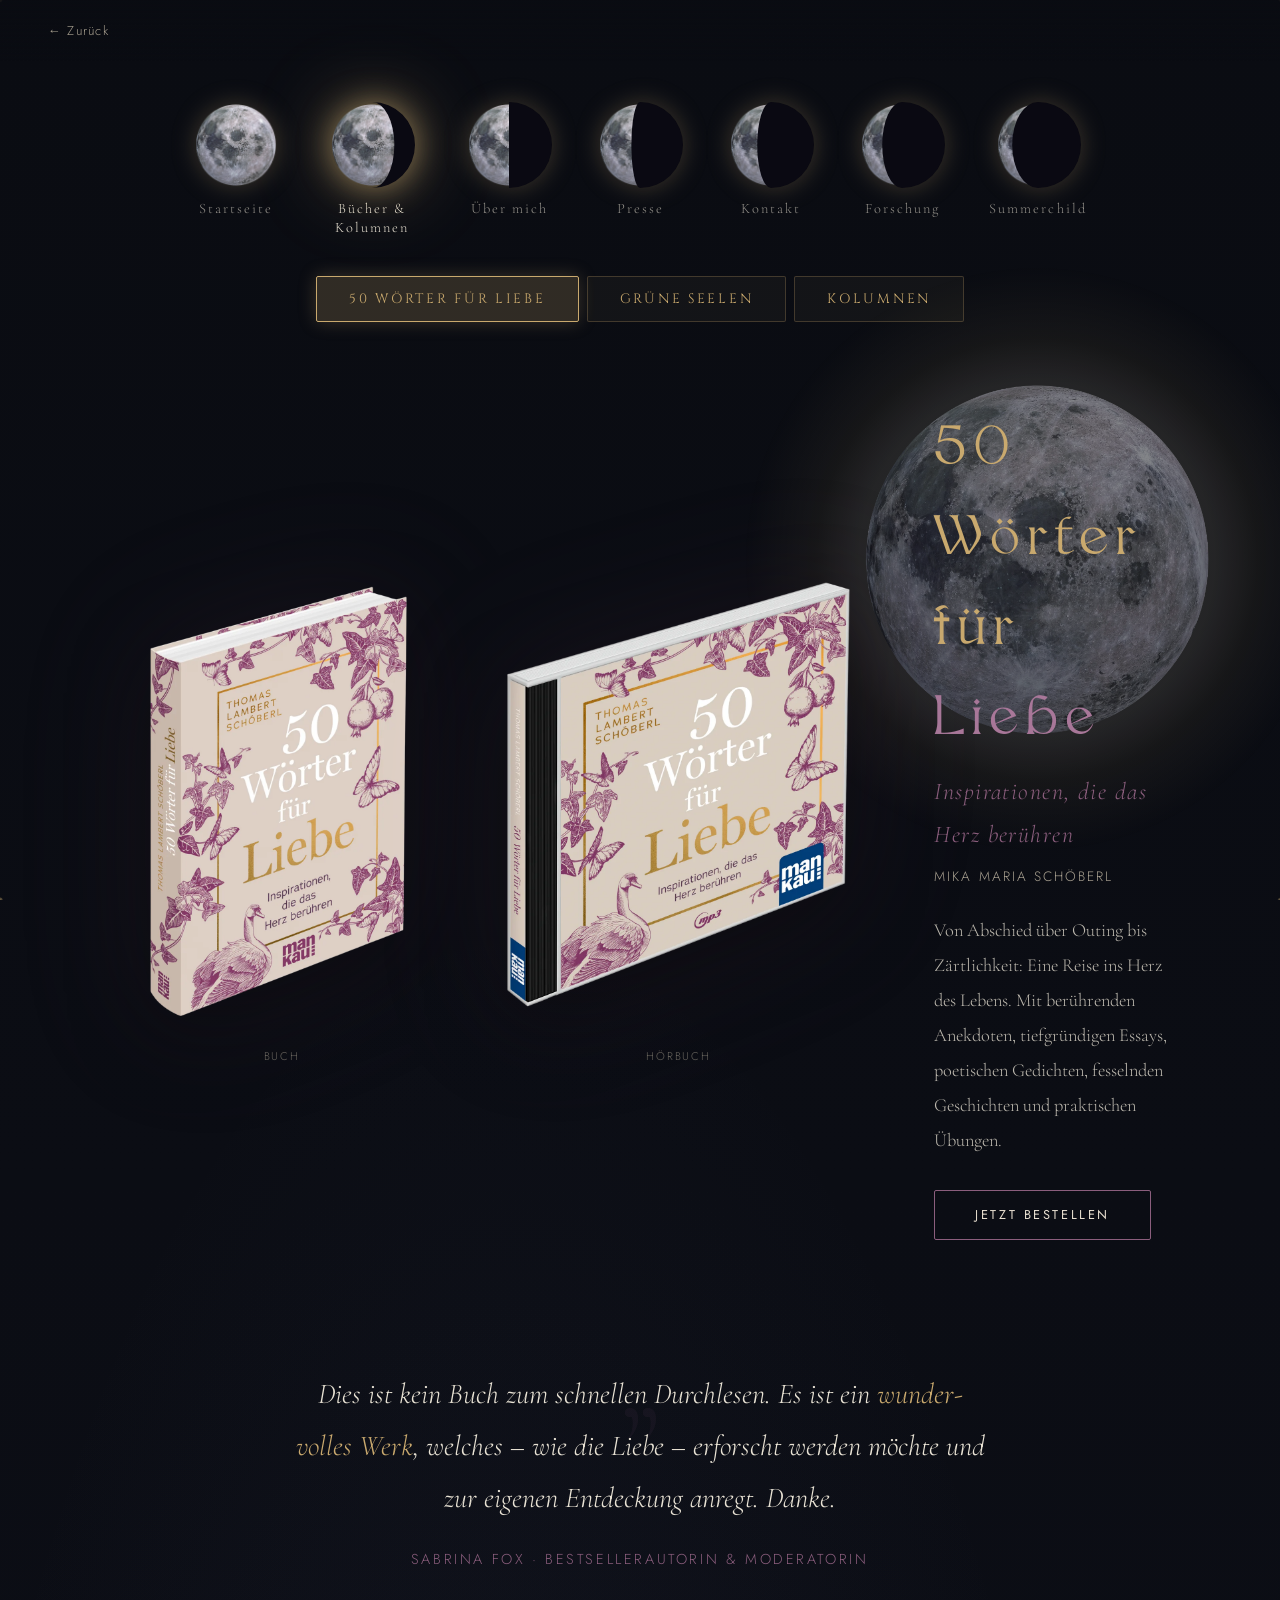
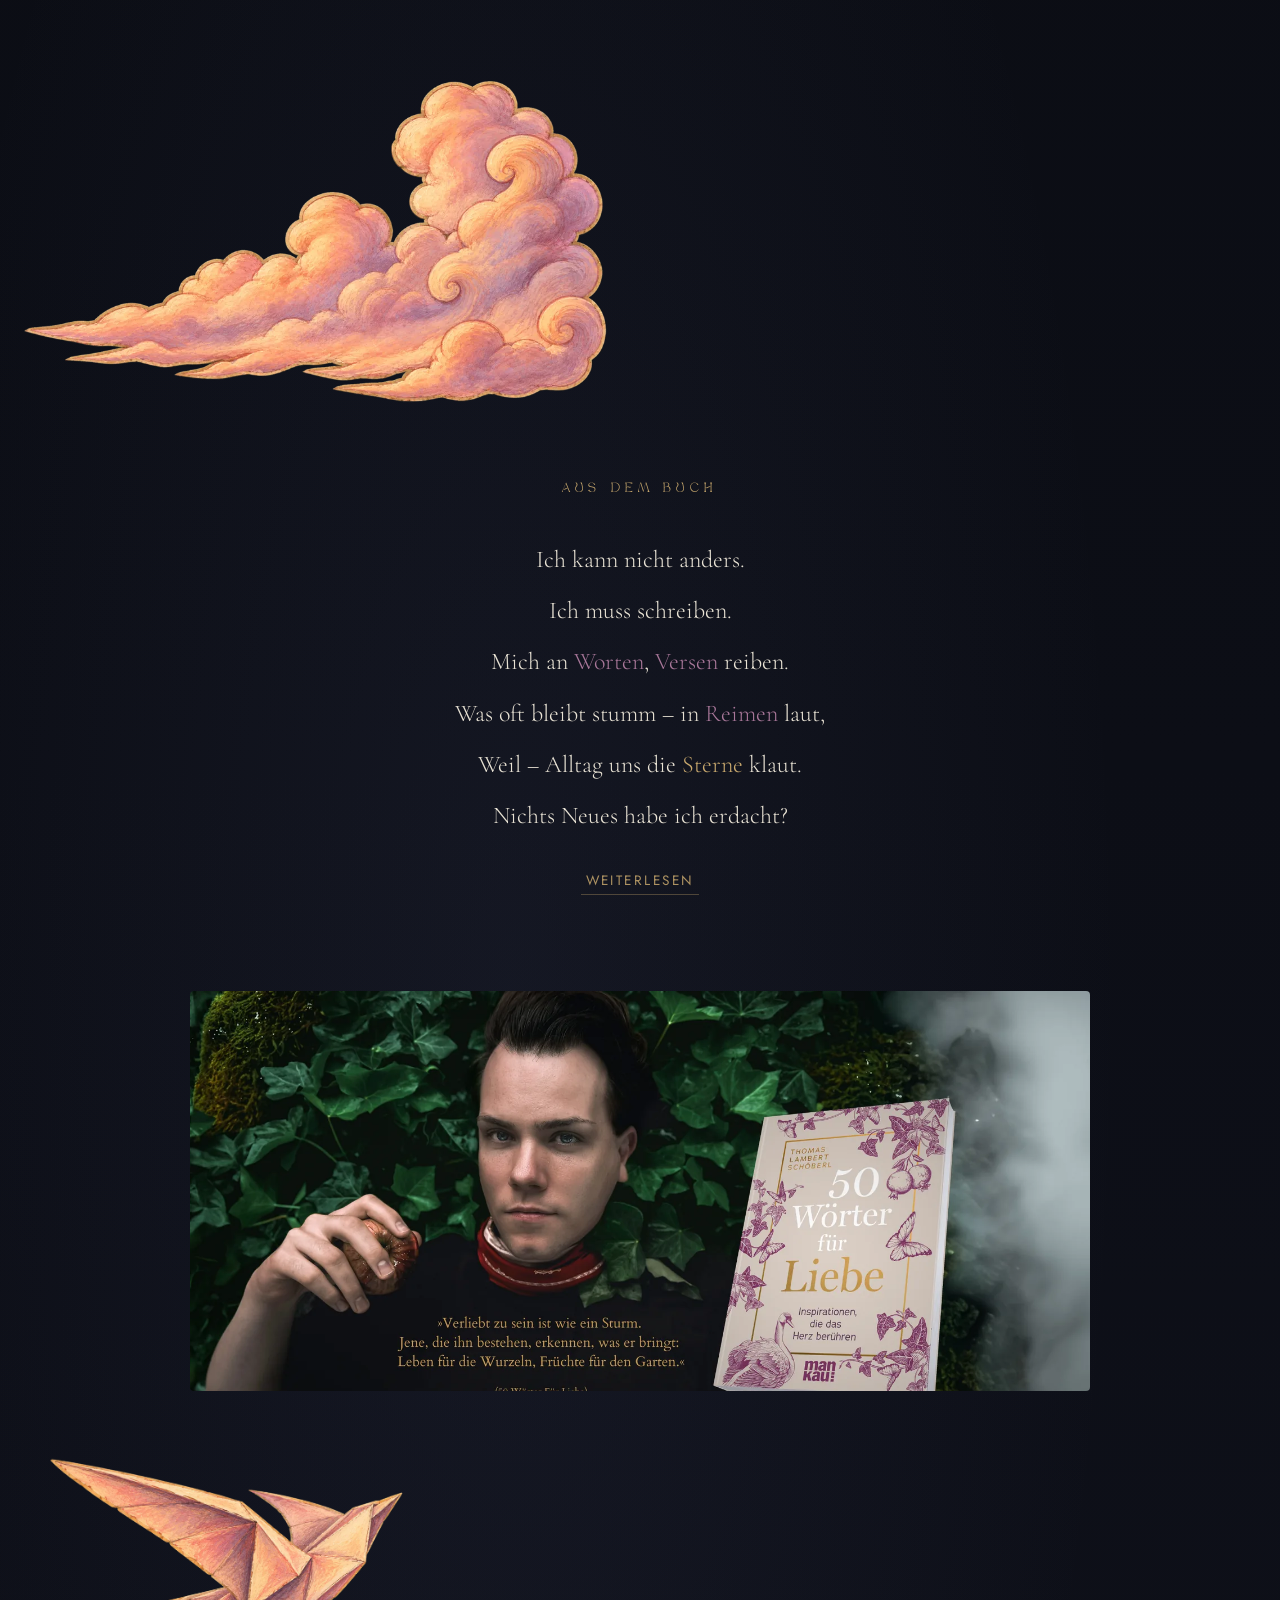
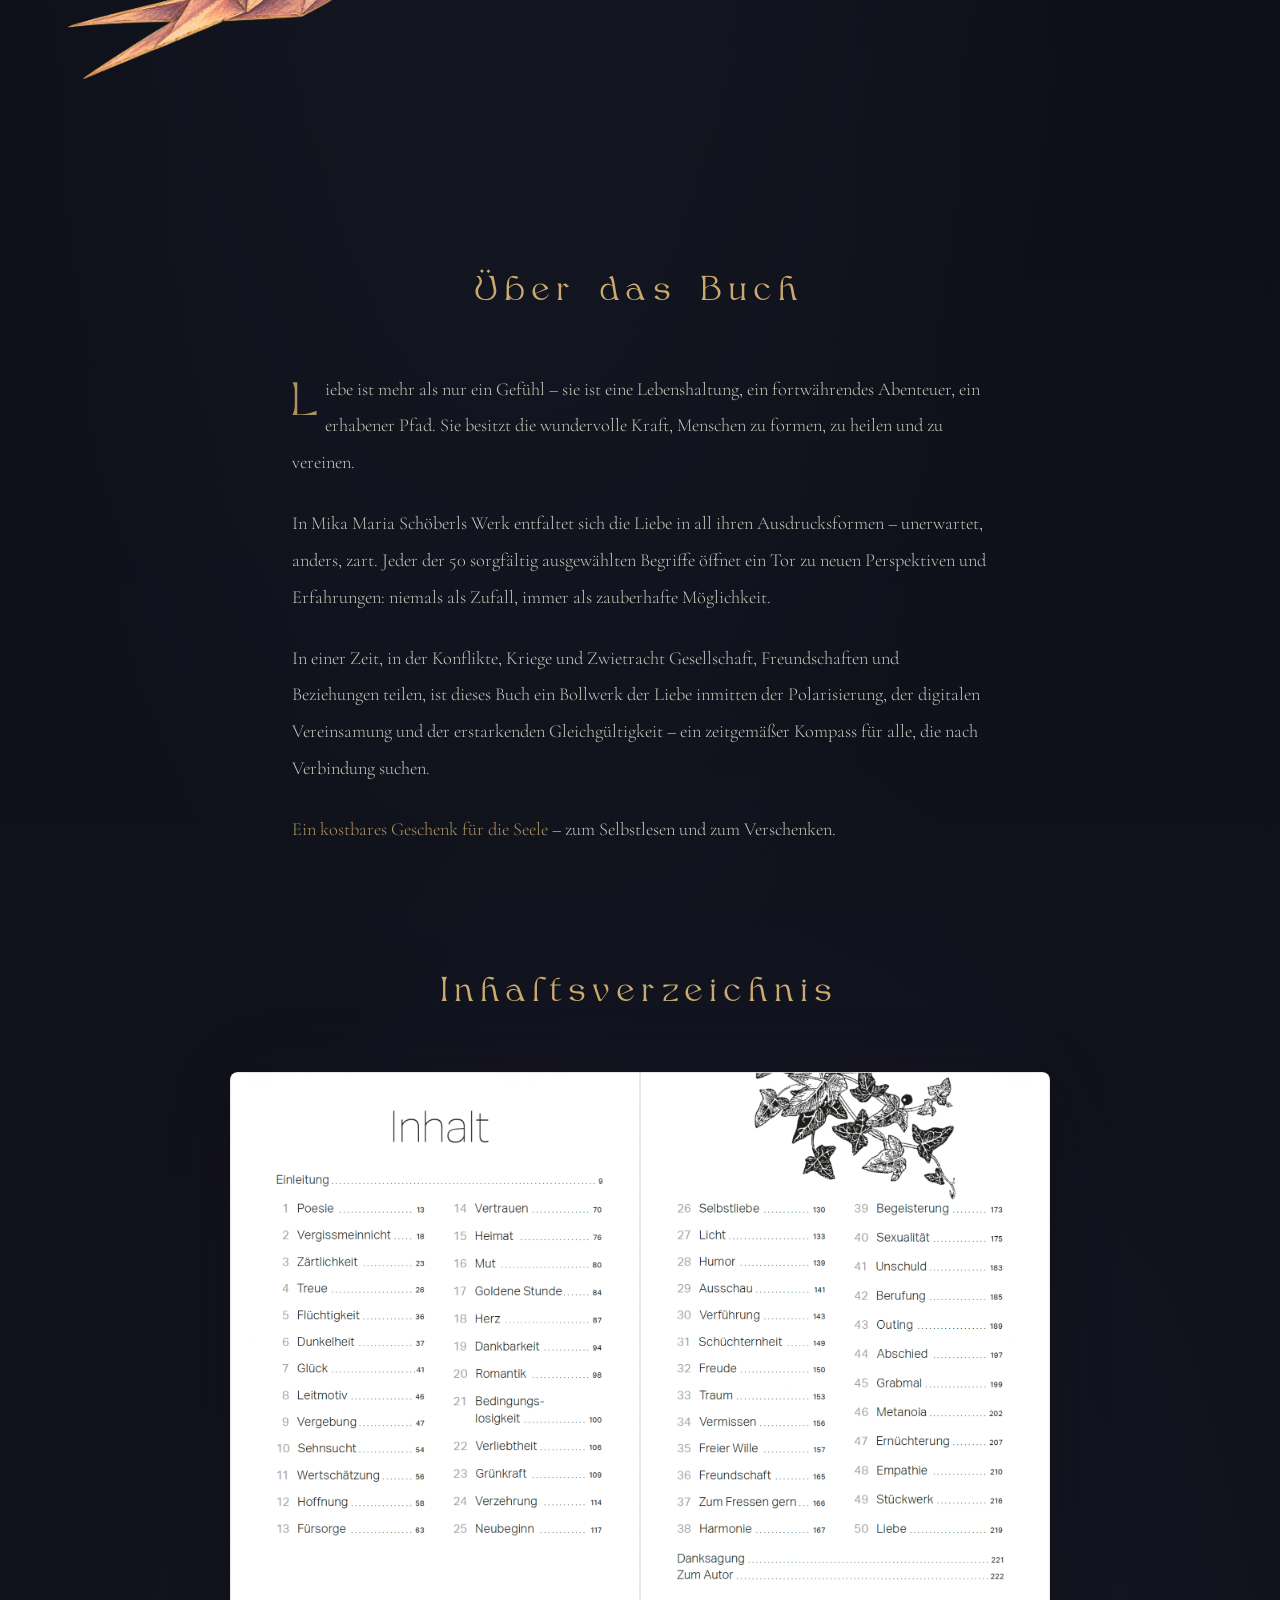
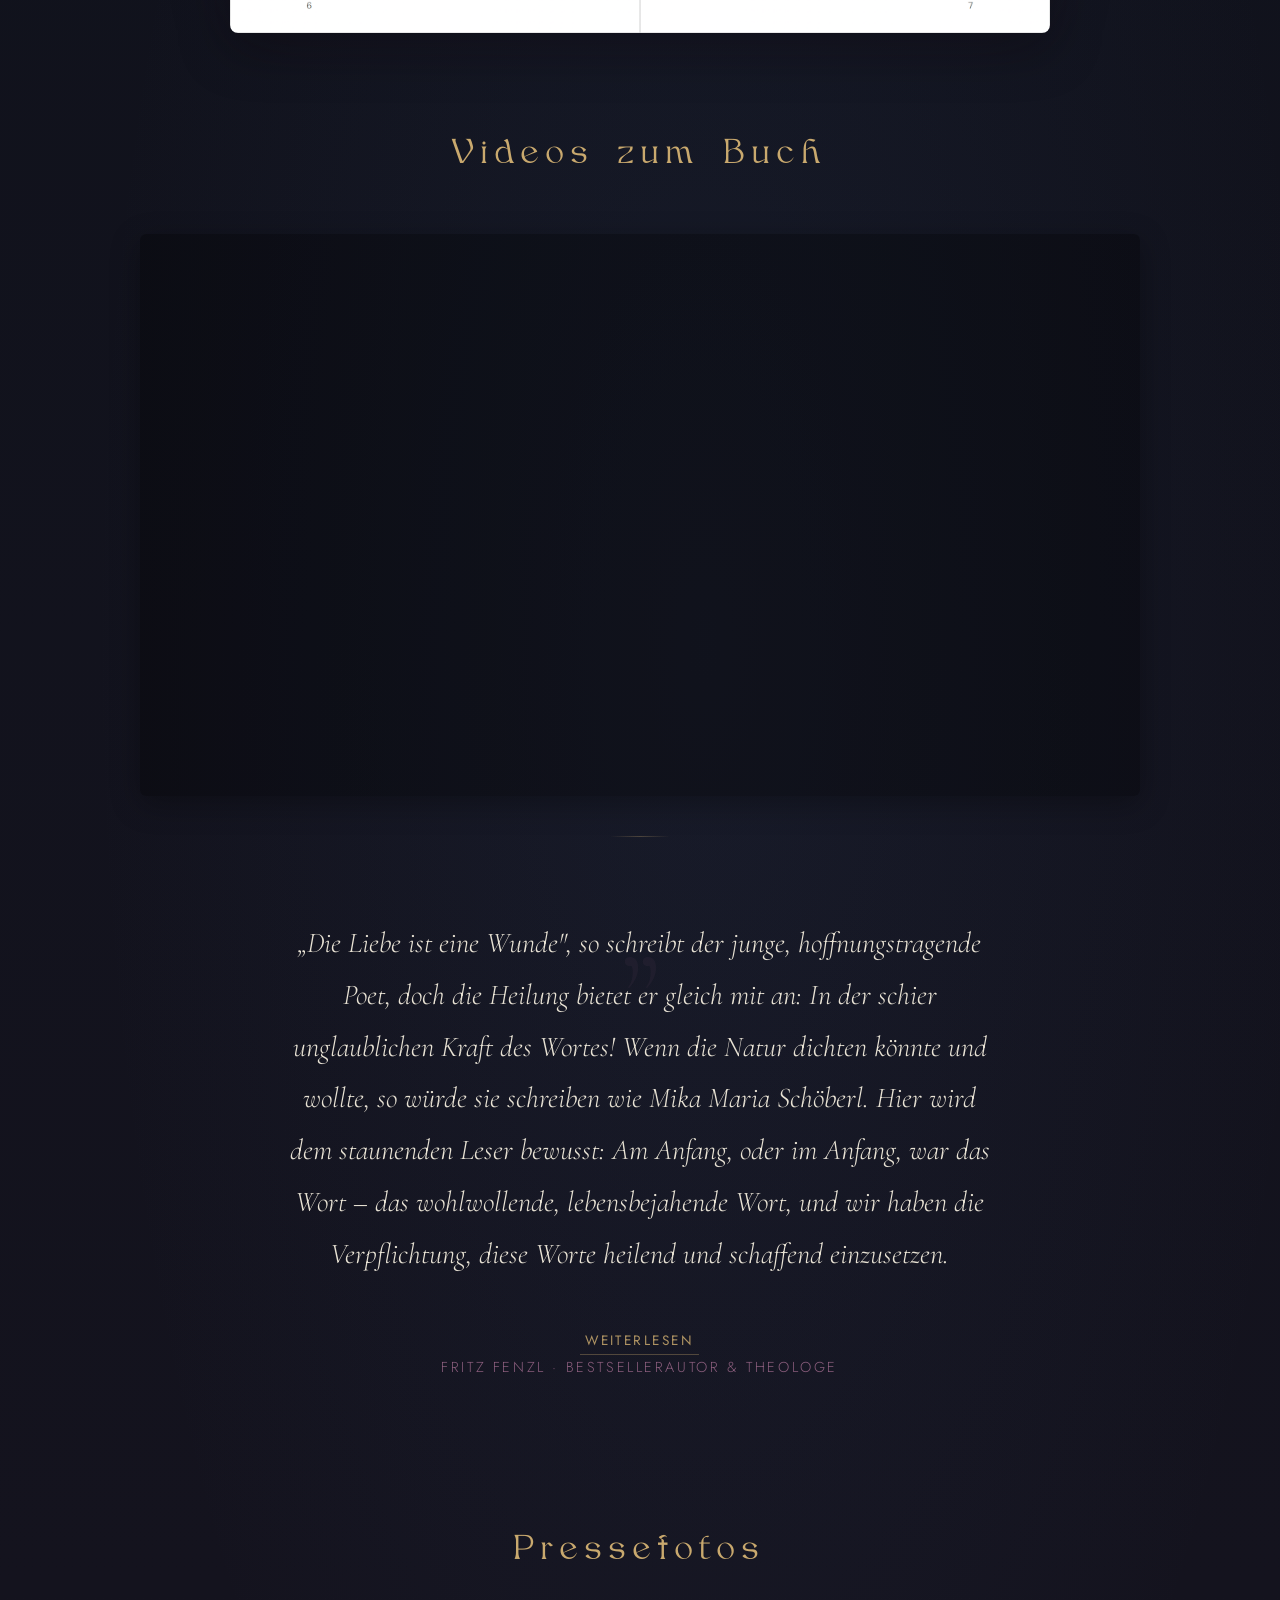
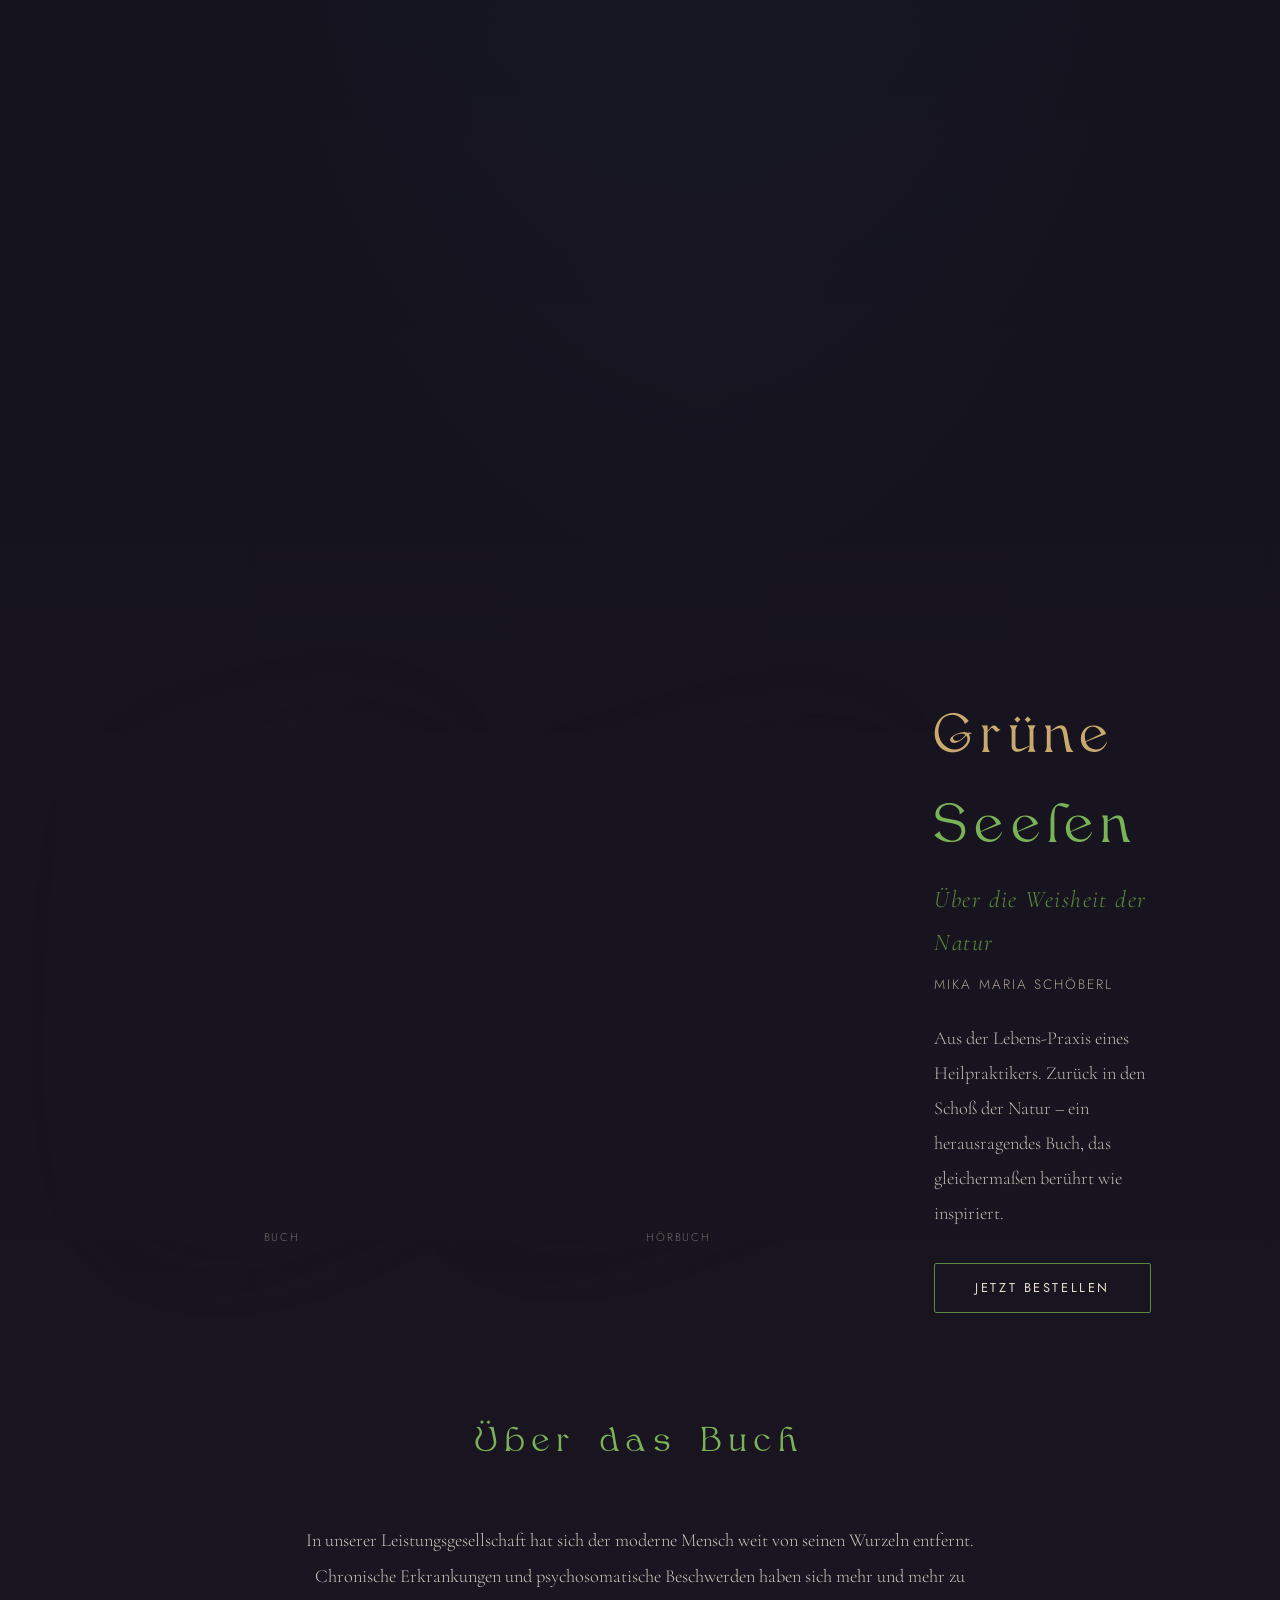
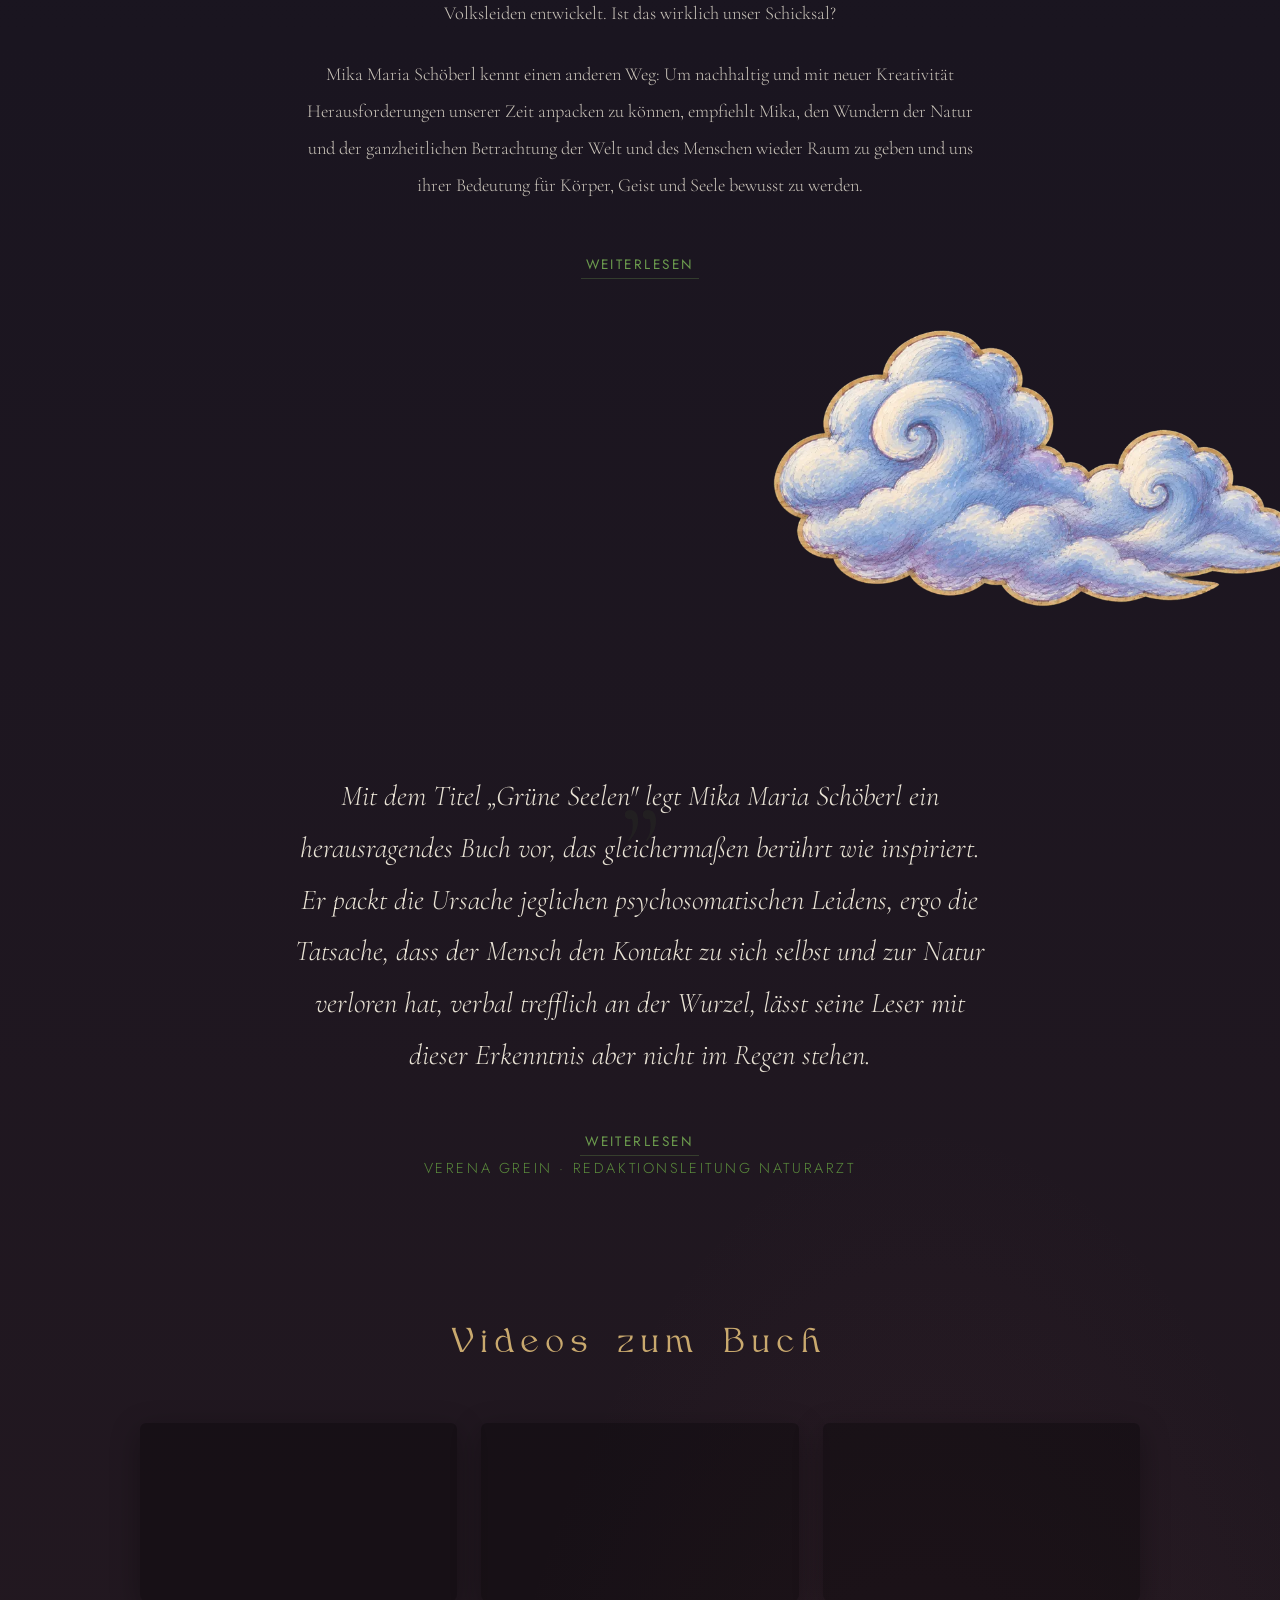
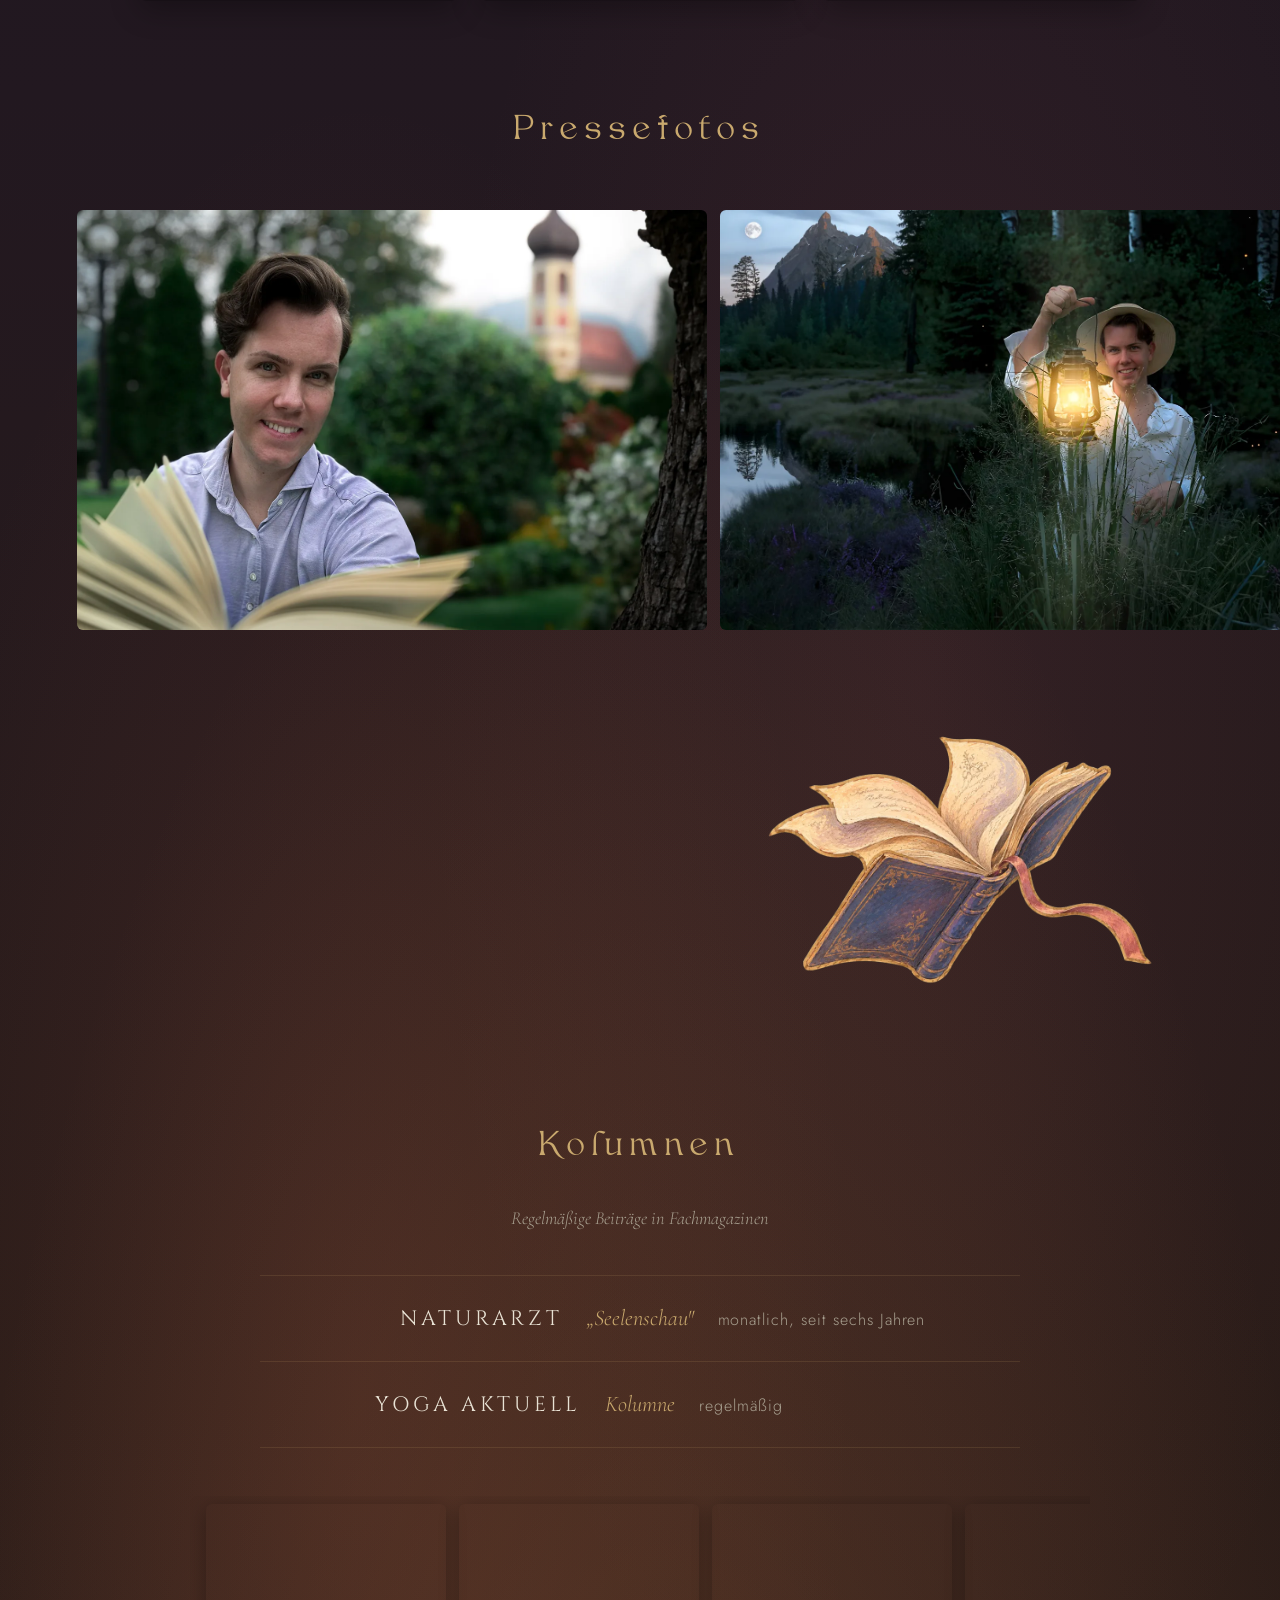
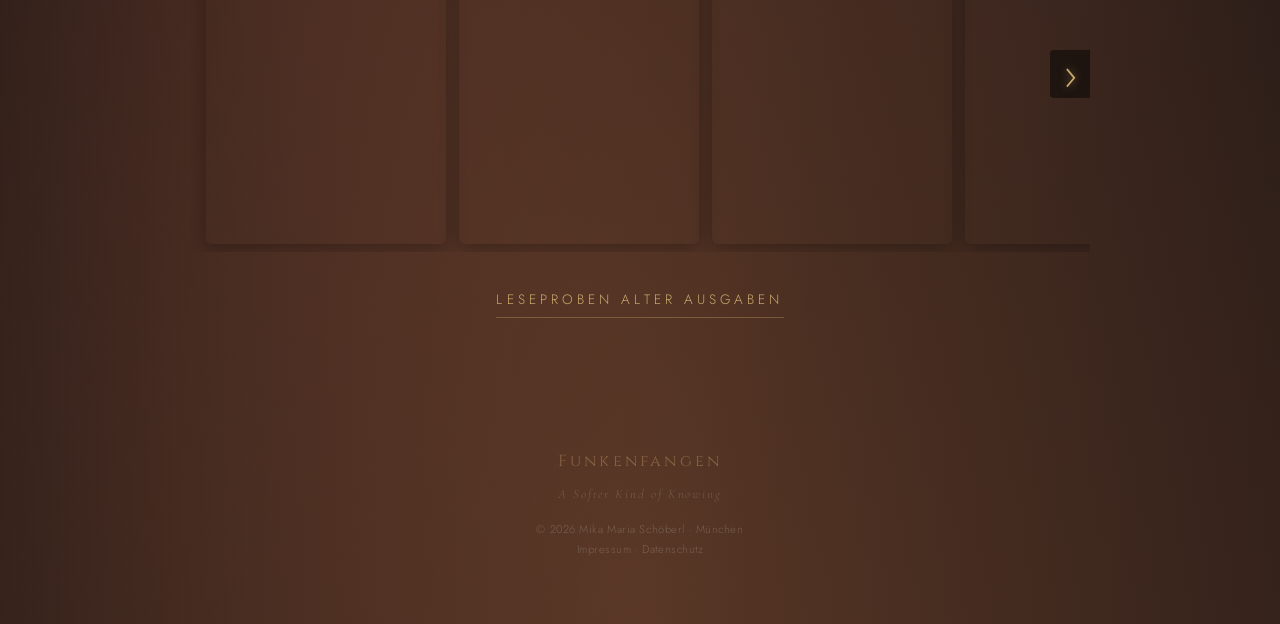
==== commit bbf0c283: "Lotterie-Bug behoben: FPS-Wächter entfernt, Effekte laufen auf allen Geräten Ursache des "manchmal f" ====
--- a/buecher/index.html
+++ b/buecher/index.html
@@ -217,7 +217,6 @@
   .moon-orb[aria-current="page"] .moon-name { color: var(--cream); }
   .moon-orb[aria-current="page"] .moon-disc { filter: drop-shadow(0 0 16px rgba(201,169,110,0.65)) drop-shadow(0 0 36px rgba(201,169,110,0.35)); }
   .moon-orb:focus-visible { outline: 2px solid rgba(201,169,110,0.75); outline-offset: 4px; border-radius: 6px; }
-  .low-end .moon-disc { filter: none; animation: none; }
 
   /* ══ PAGE CONTENT ══ */
   .page-content {
@@ -1600,6 +1599,6 @@
 })();
 </script>
 
-<script src="../js/himmelsdeko.js?v=2" defer></script>
+<script src="../js/himmelsdeko.js?v=3" defer></script>
 </body>
 </html>
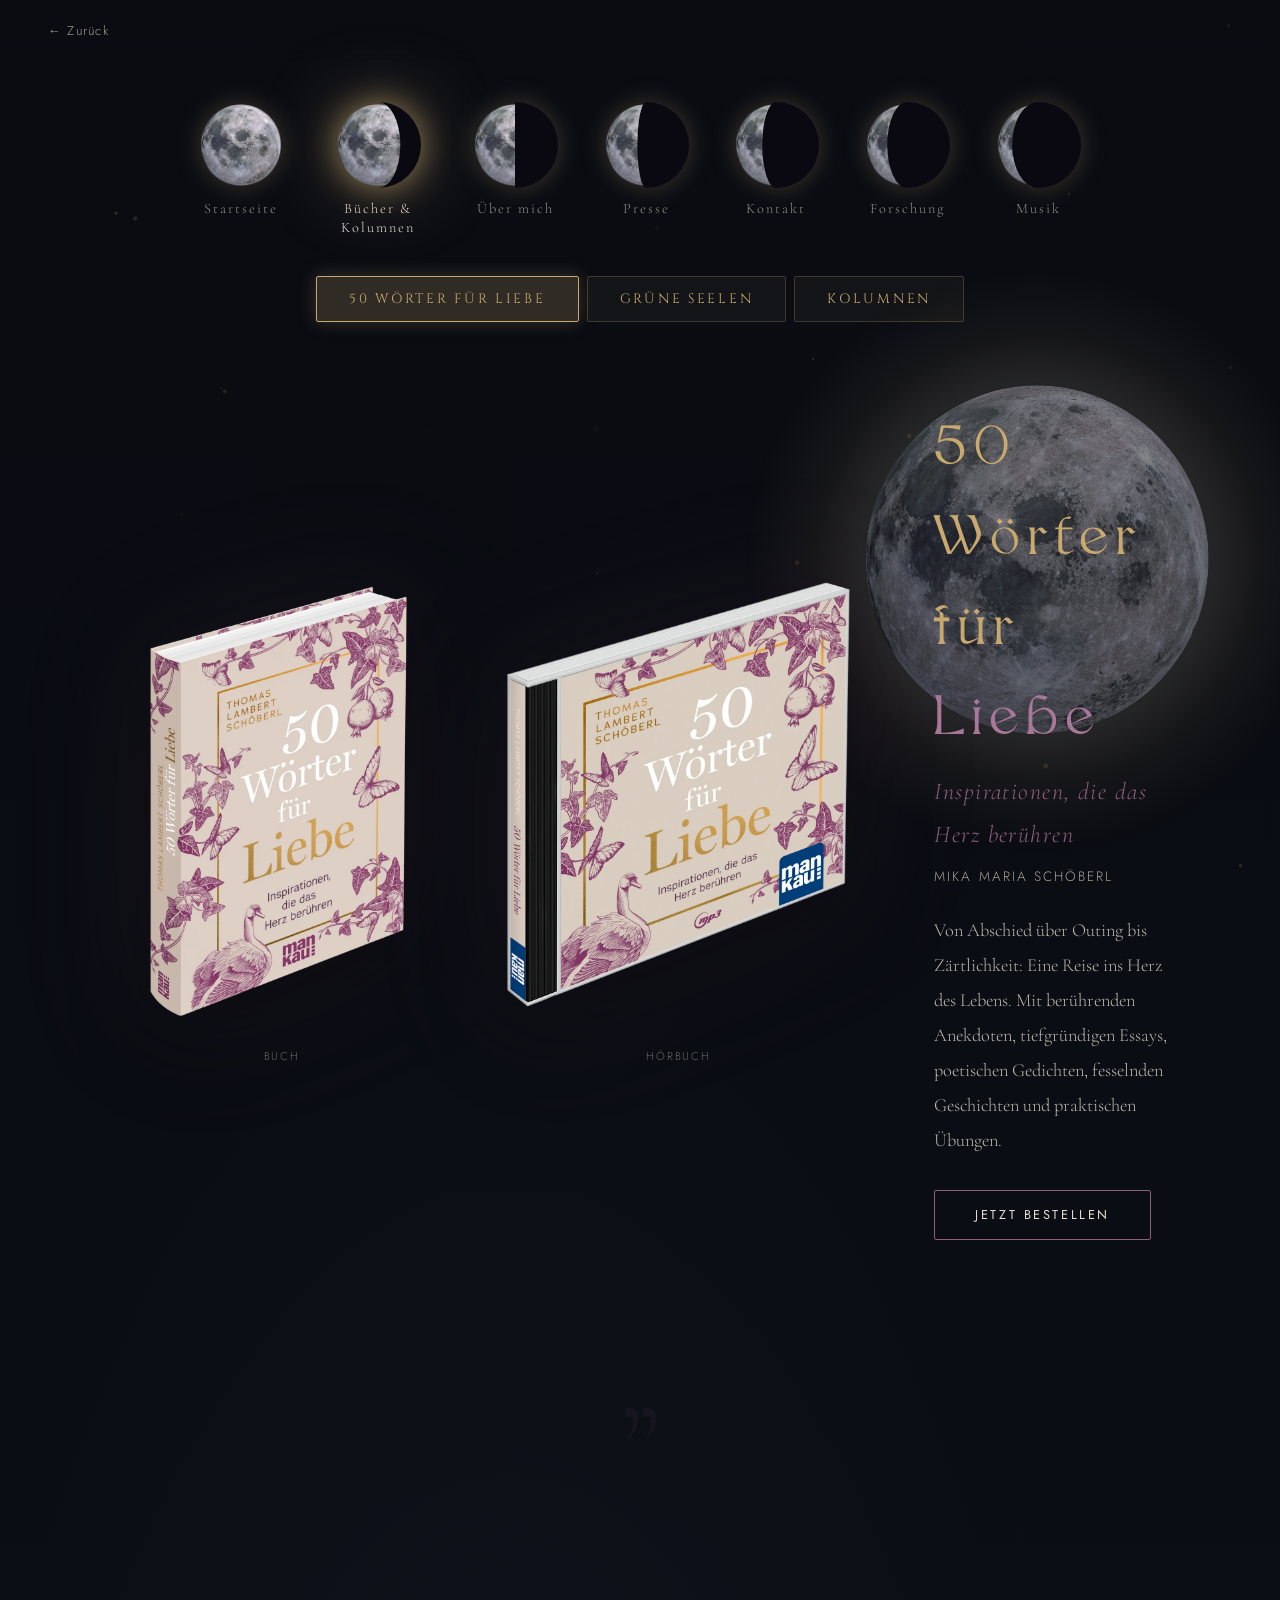
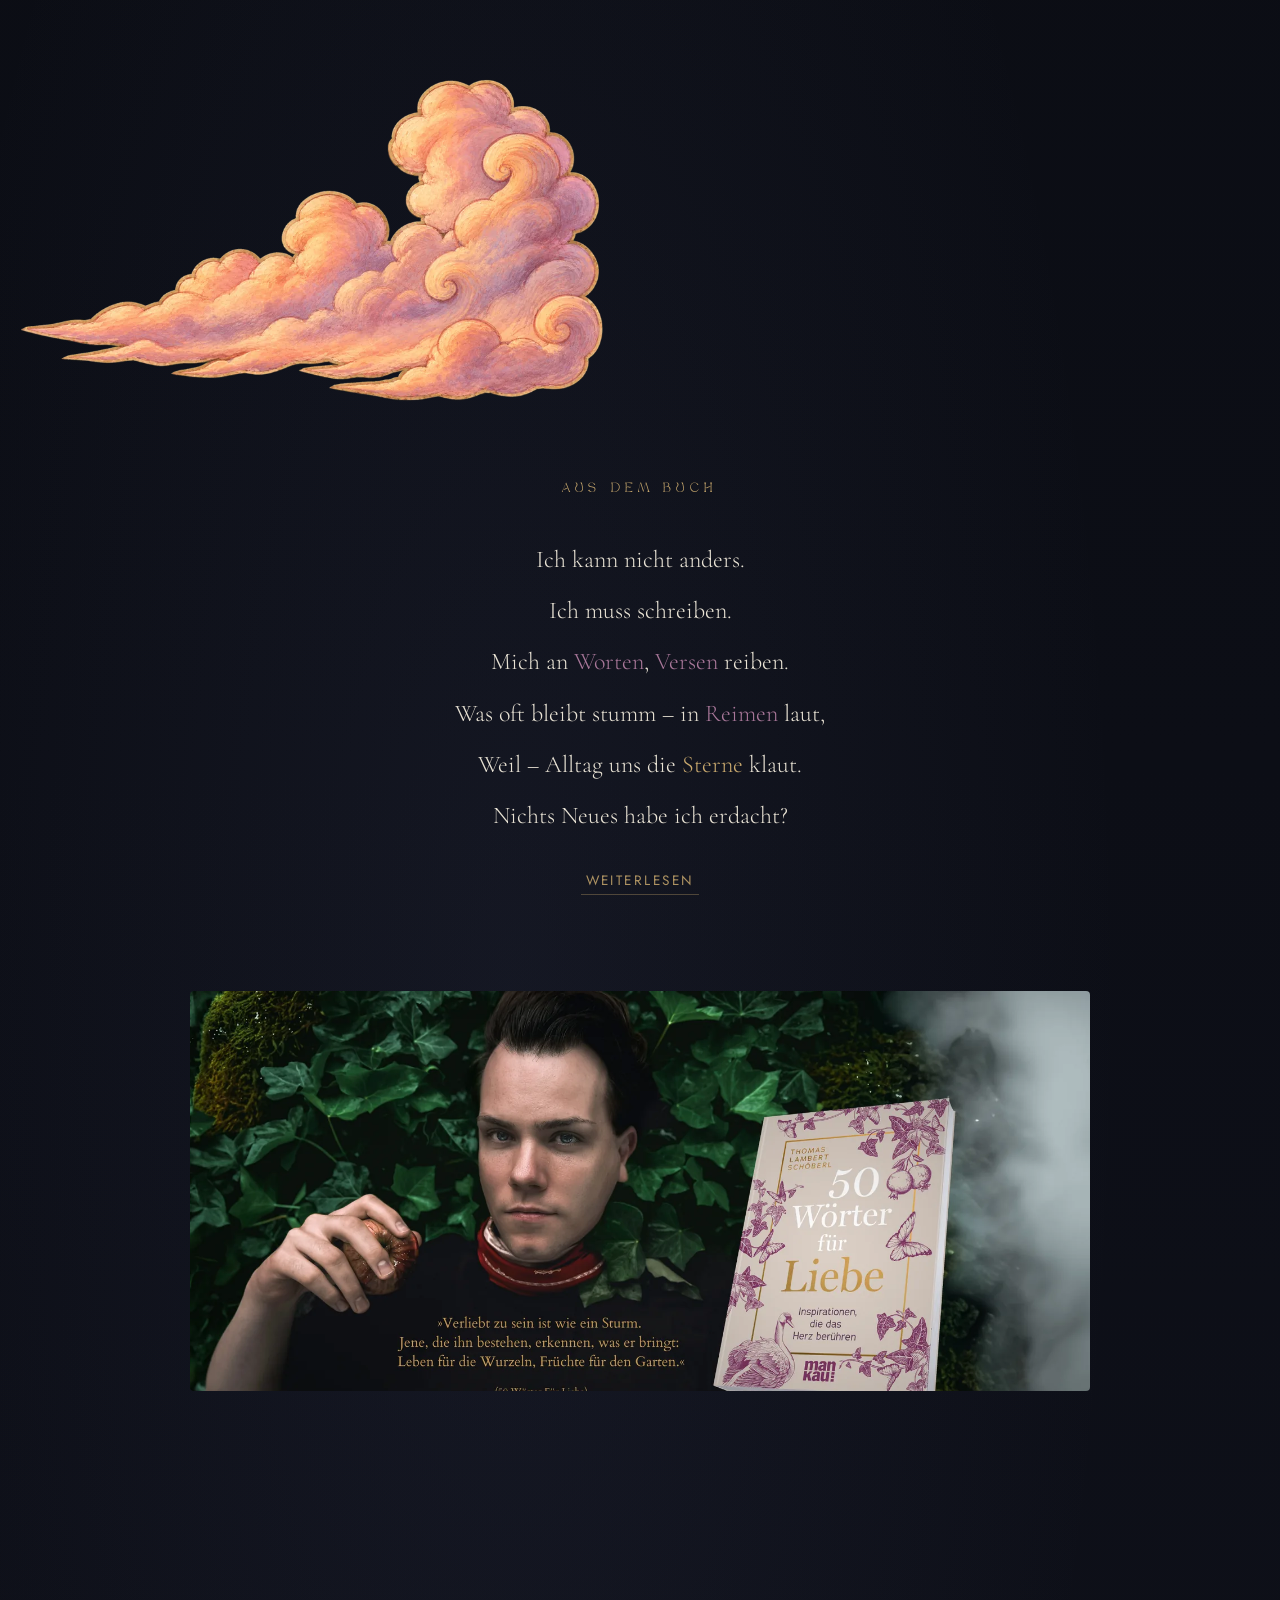
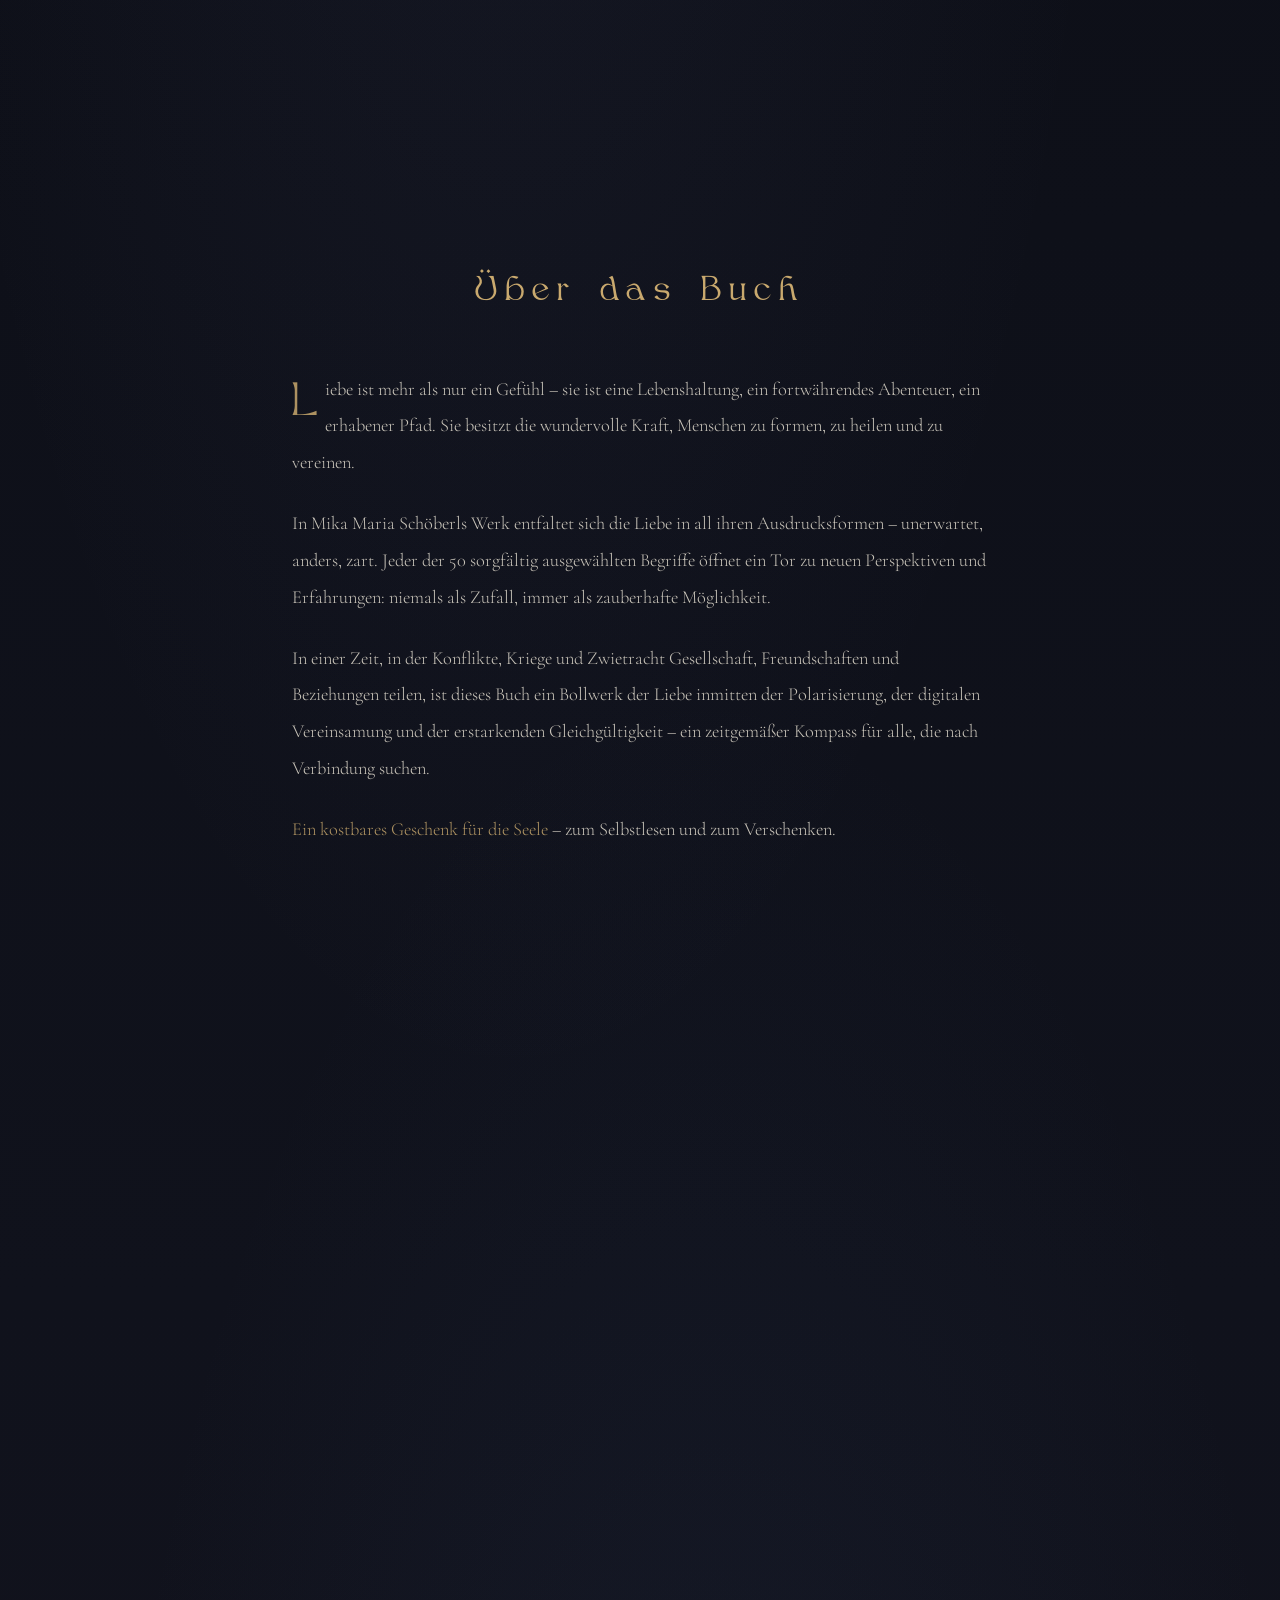
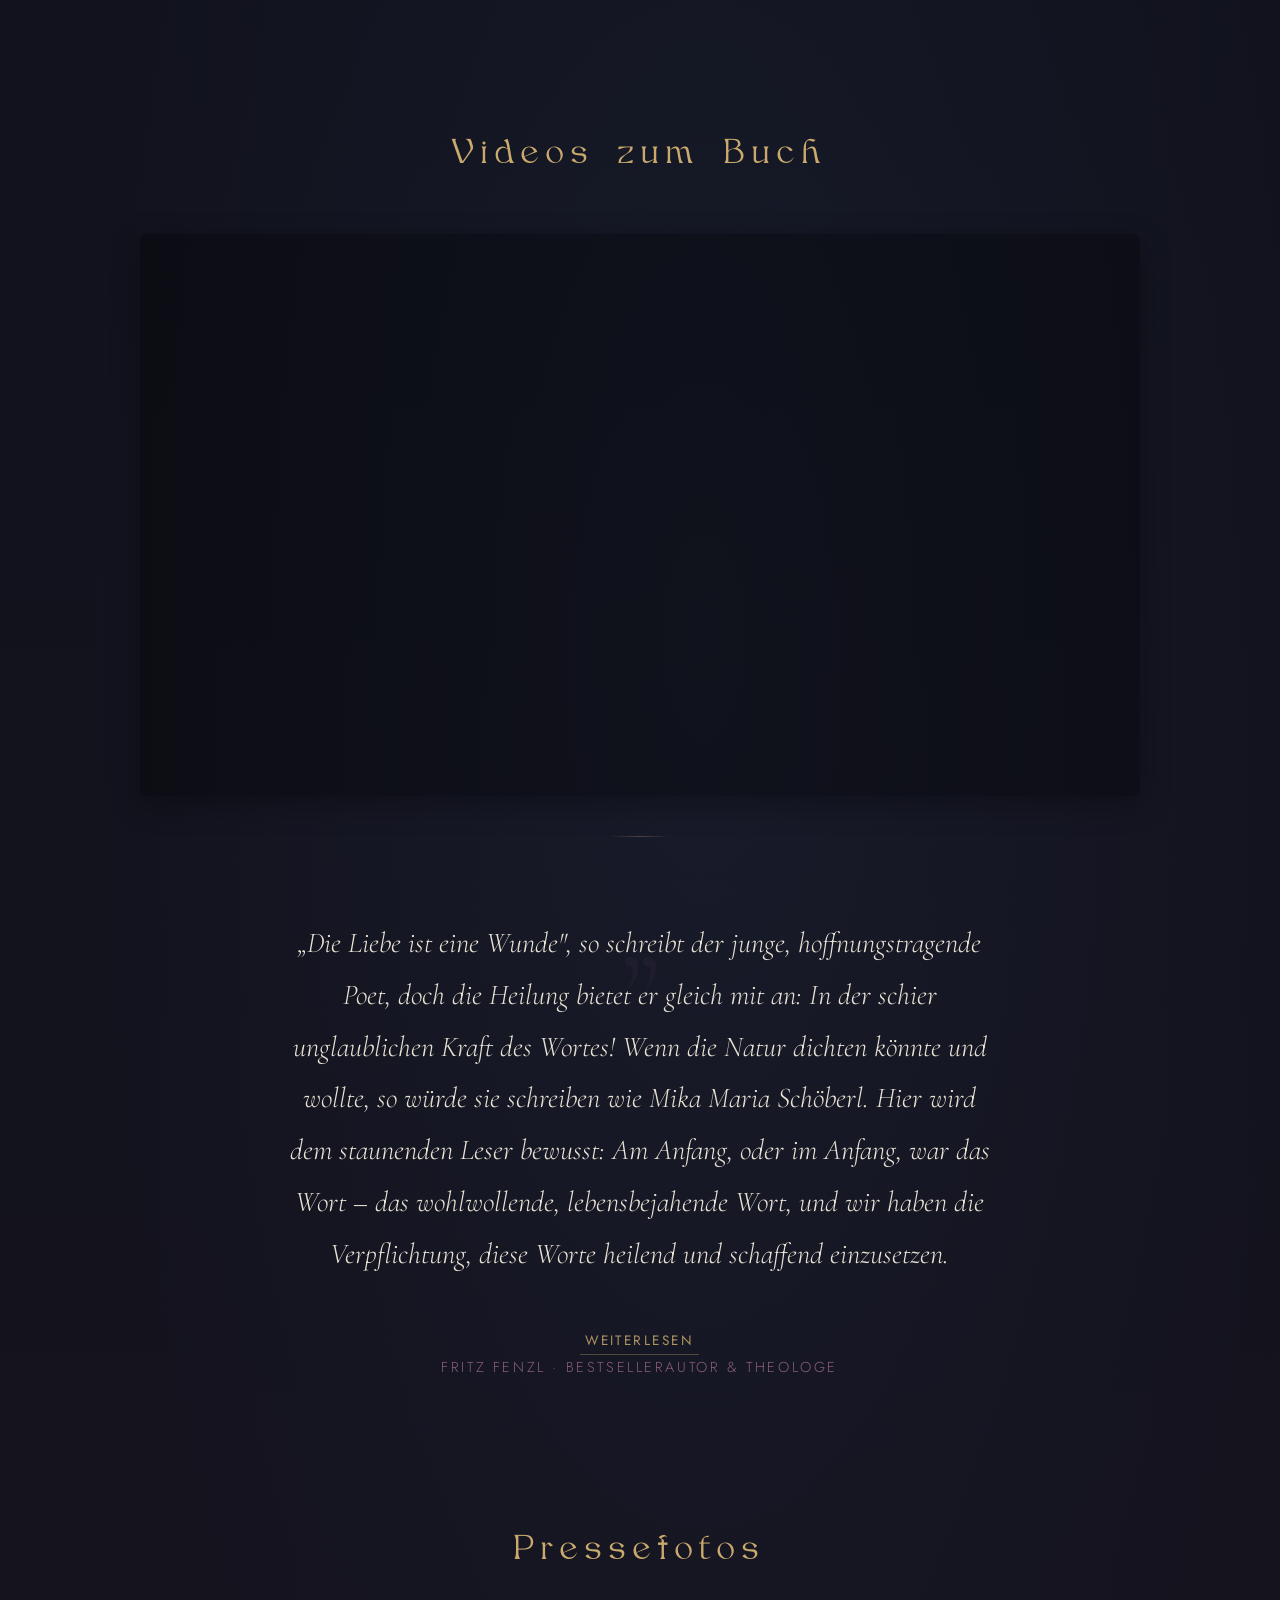
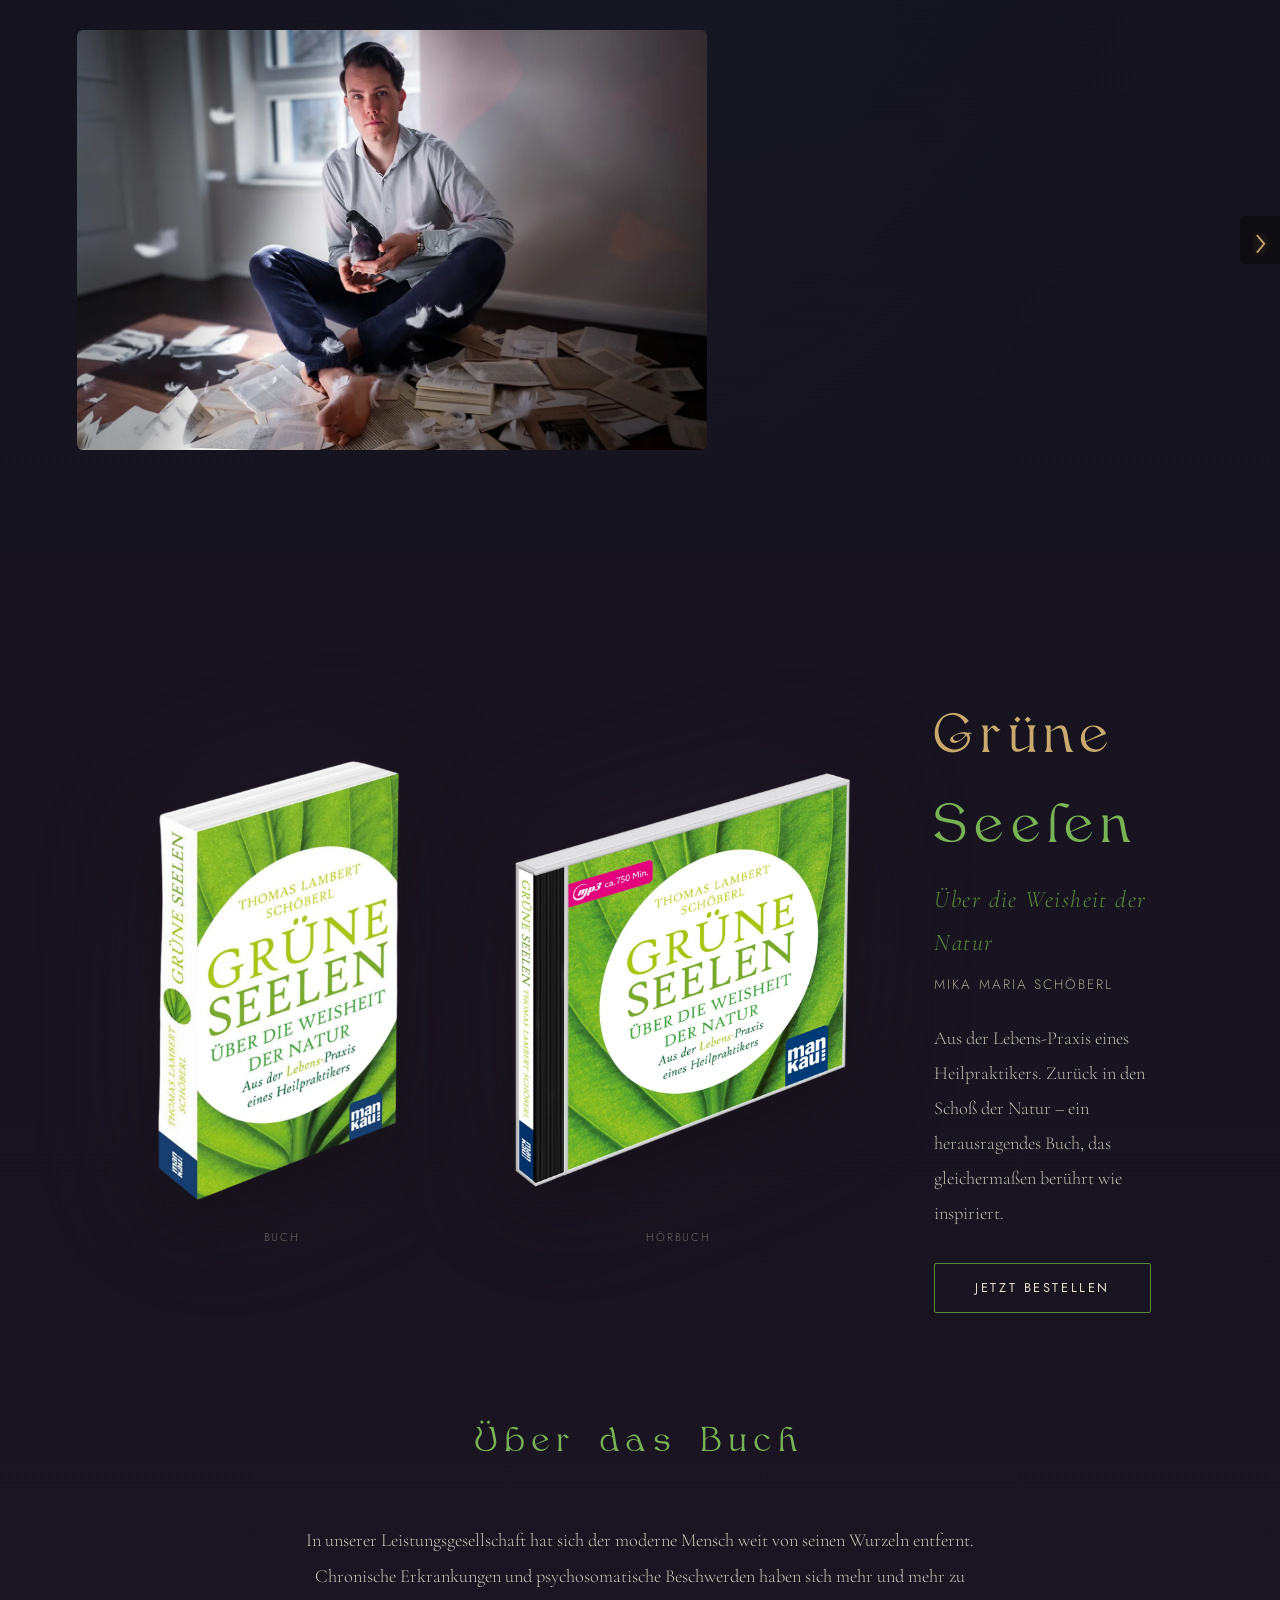
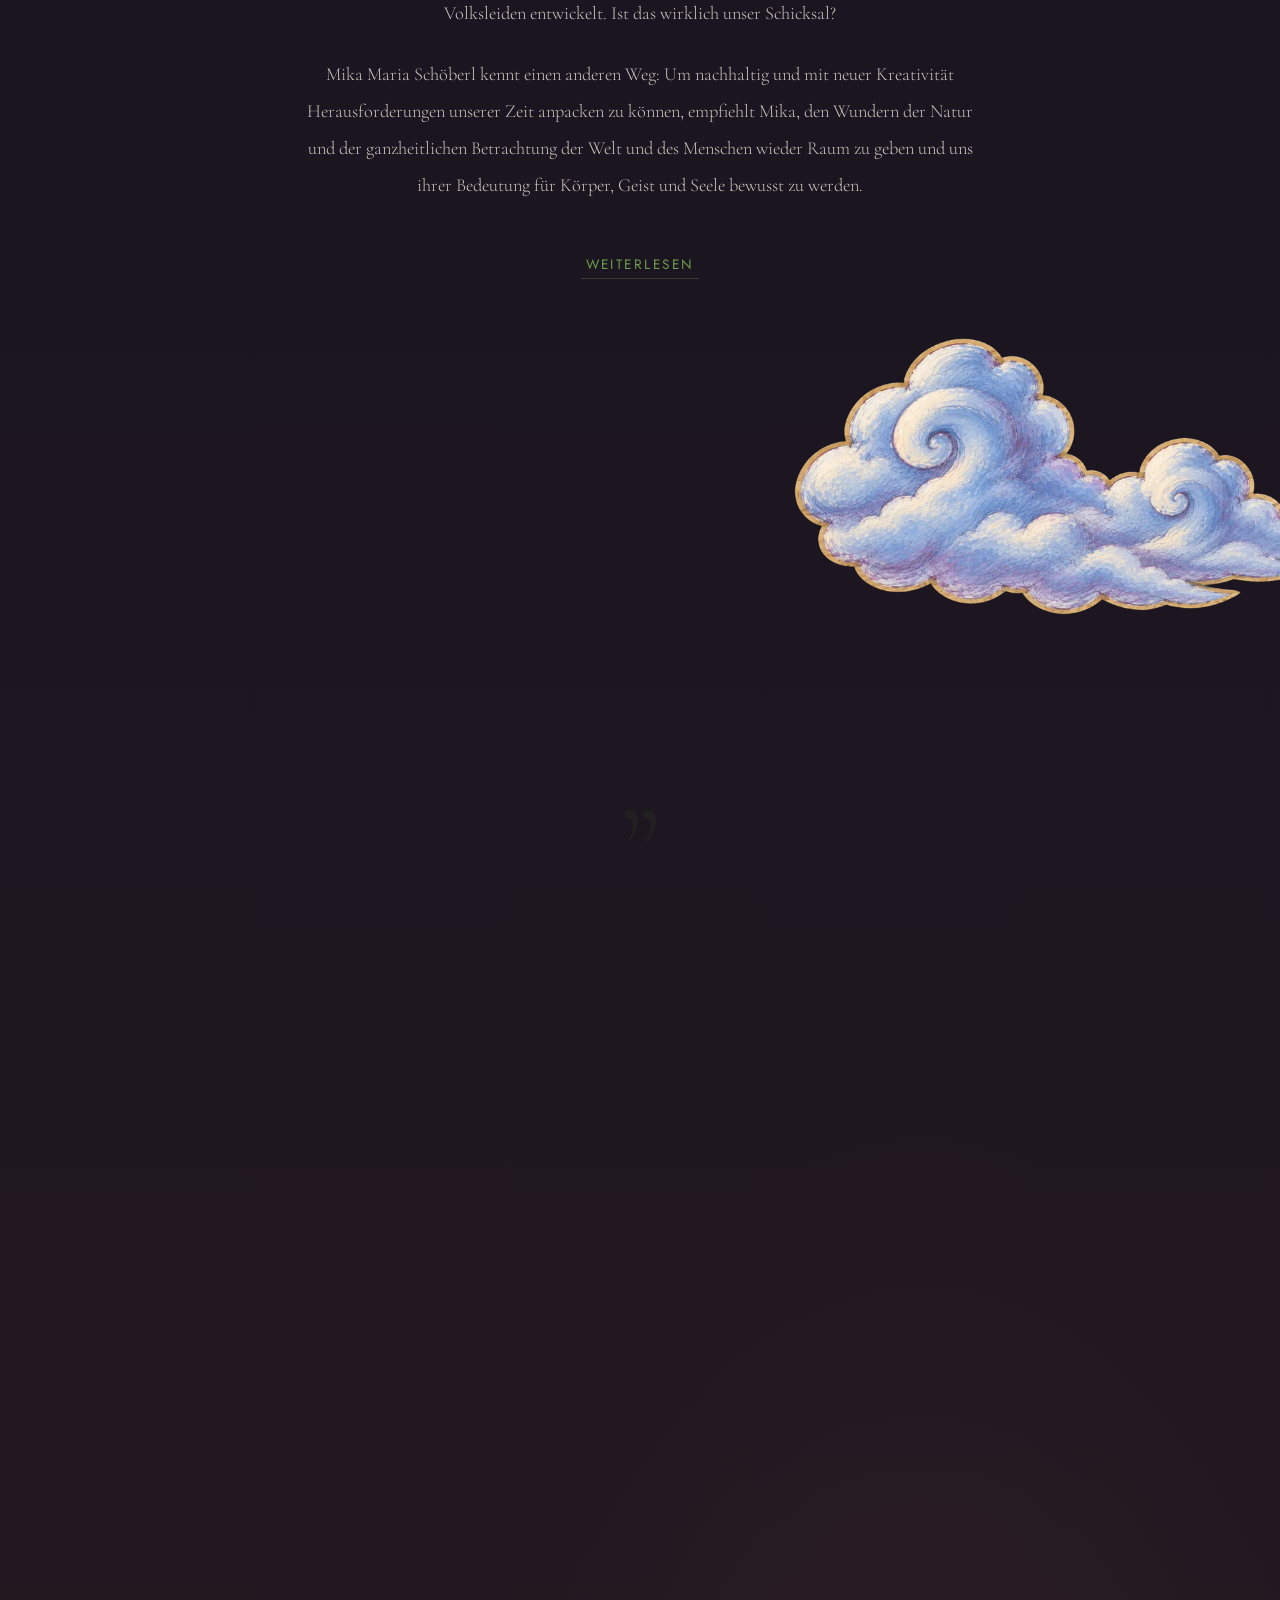
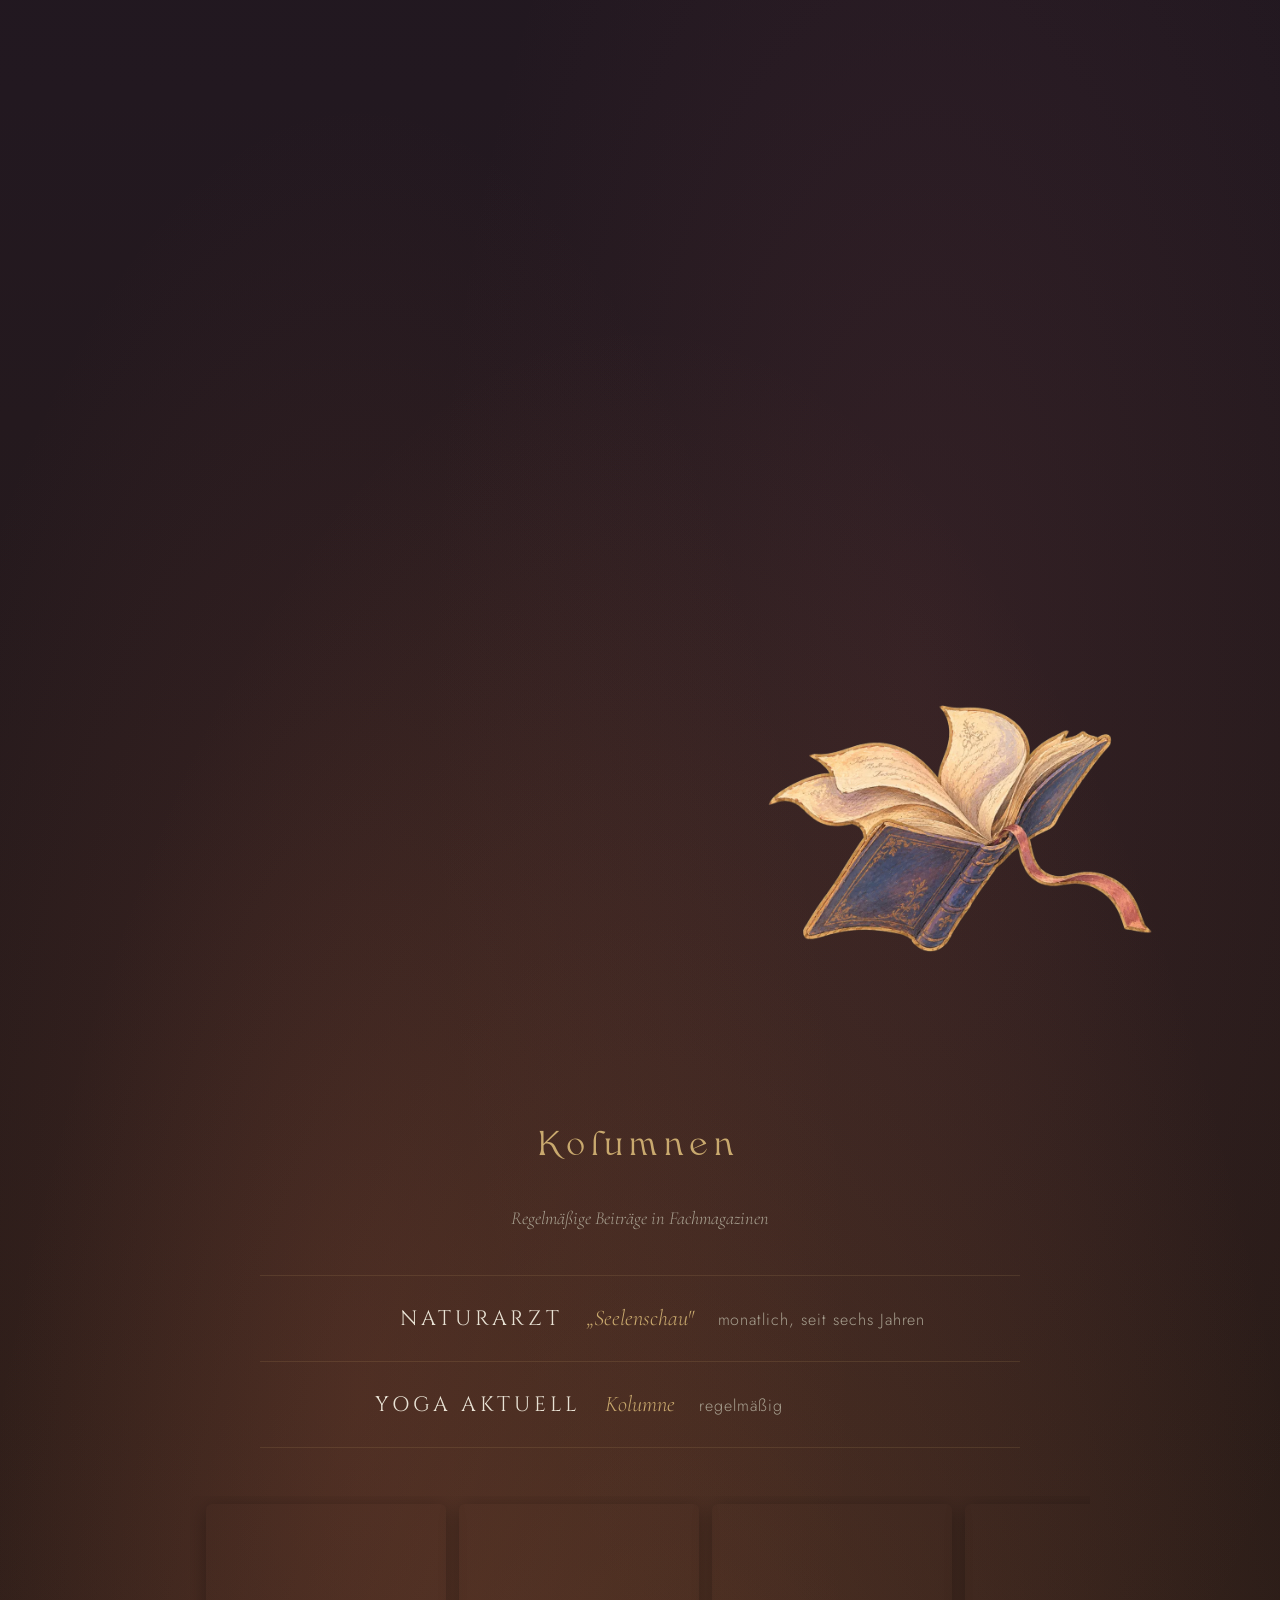
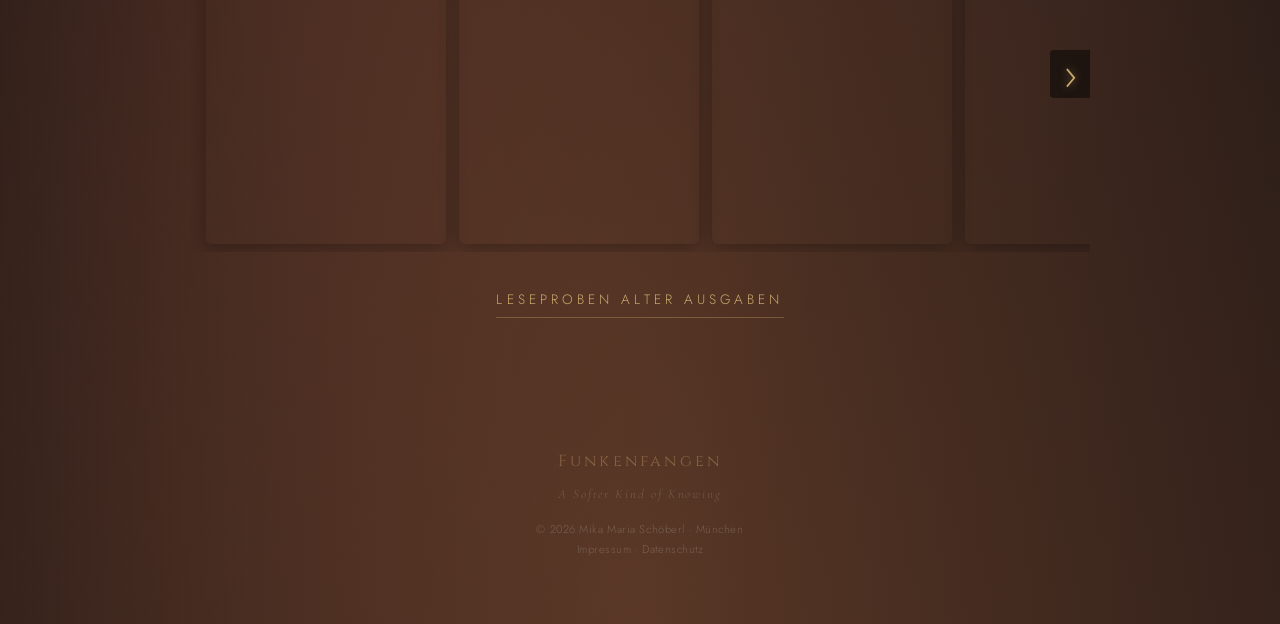
==== commit 846b1fe0: "Mondmenüs: „Summerchild" heißt jetzt „Musik" und führt zu mikamariamausshammer.com/musik Beschriftun" ====
--- a/buecher/index.html
+++ b/buecher/index.html
@@ -1148,9 +1148,9 @@
       <span class="moon-disc"><svg viewBox="0 0 100 100" aria-hidden="true"><image href="../images/mond-echt.webp" x="0" y="0" width="100" height="100" preserveAspectRatio="xMidYMid meet"/><path d="M 50 0 A 50 50 0 0 1 50 100 A 23 50 0 0 1 50 0 Z" fill="#0a0912"/></svg></span>
       <span class="moon-name">Forschung</span>
     </a>
-    <a class="moon-orb" href="http://summerchild.net" target="_blank" rel="noopener" data-reveal style="--d:0.42s">
+    <a class="moon-orb" href="https://mikamariamausshammer.com/musik/" target="_blank" rel="noopener" data-reveal style="--d:0.42s">
       <span class="moon-disc"><svg viewBox="0 0 100 100" aria-hidden="true"><image href="../images/mond-echt.webp" x="0" y="0" width="100" height="100" preserveAspectRatio="xMidYMid meet"/><path d="M 50 0 A 50 50 0 0 1 50 100 A 30 50 0 0 1 50 0 Z" fill="#0a0912"/></svg></span>
-      <span class="moon-name">Summerchild</span>
+      <span class="moon-name">Musik</span>
     </a>
   </nav>
 
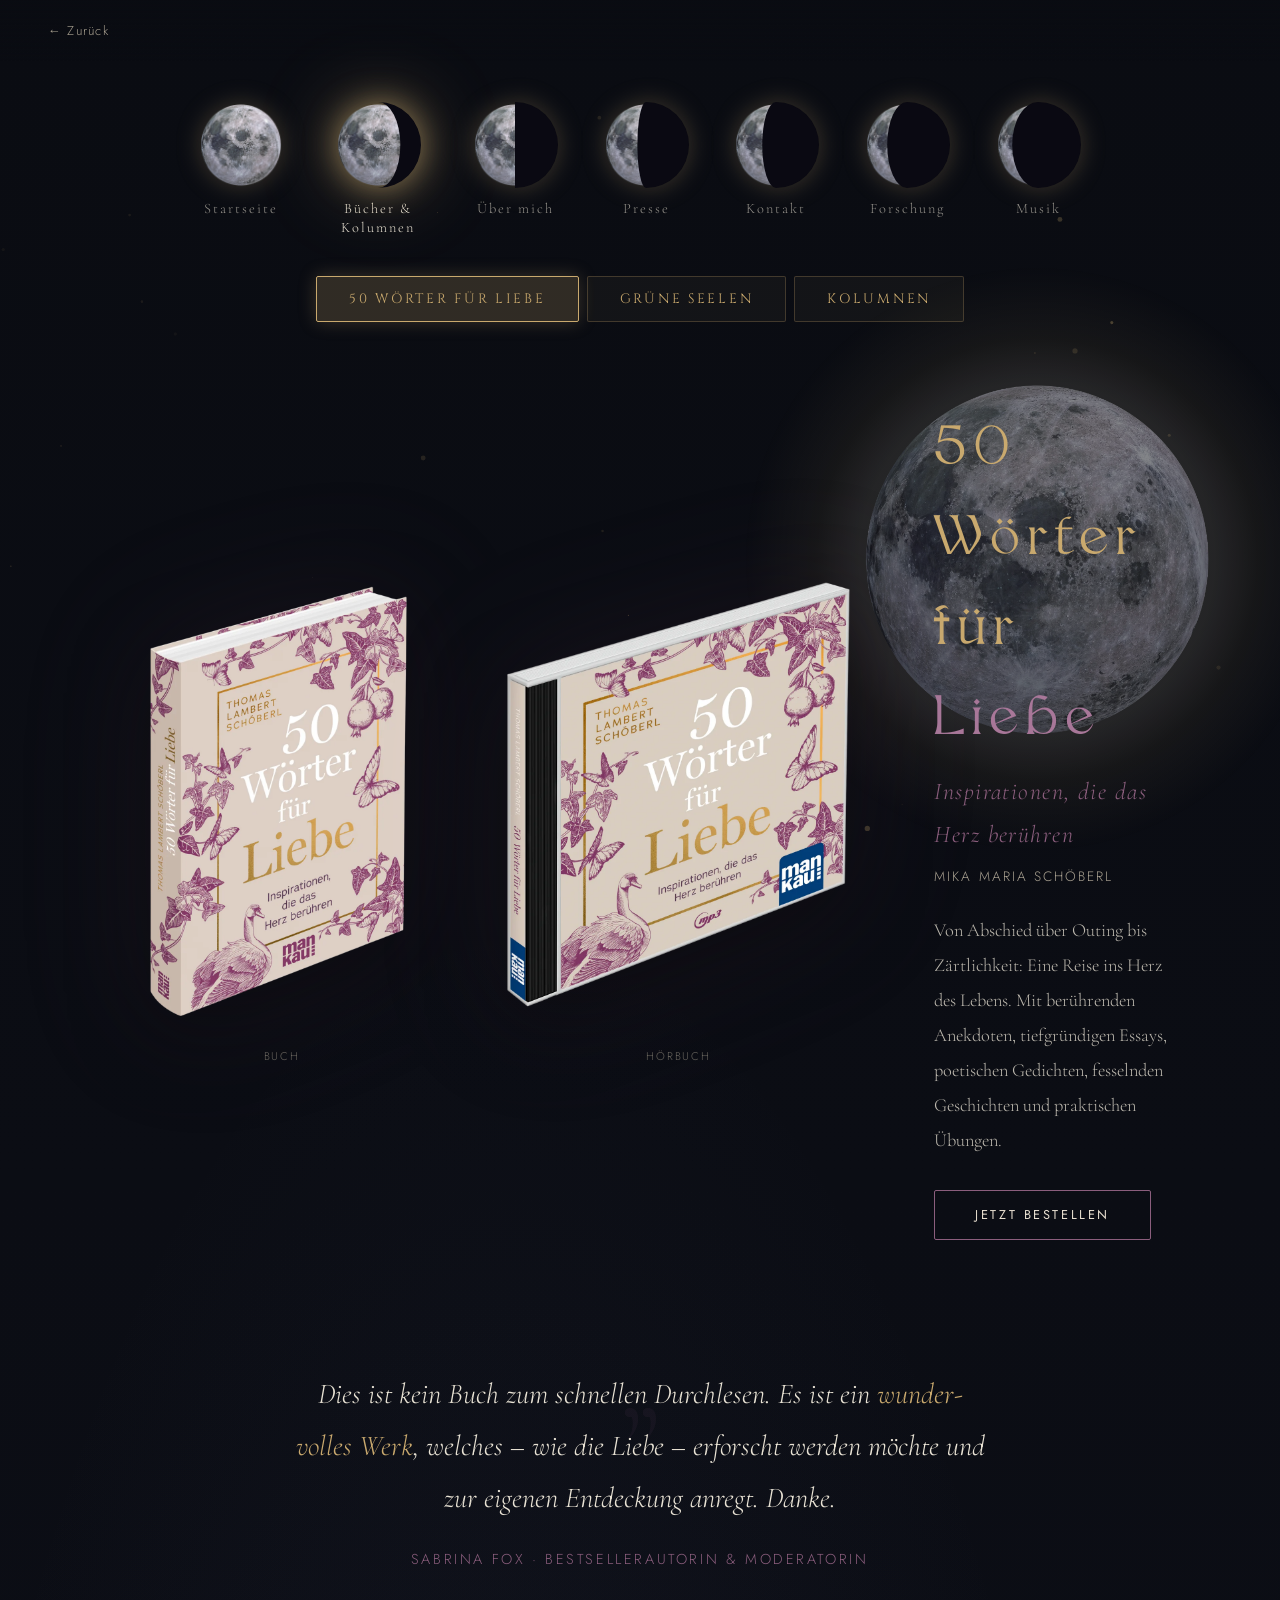
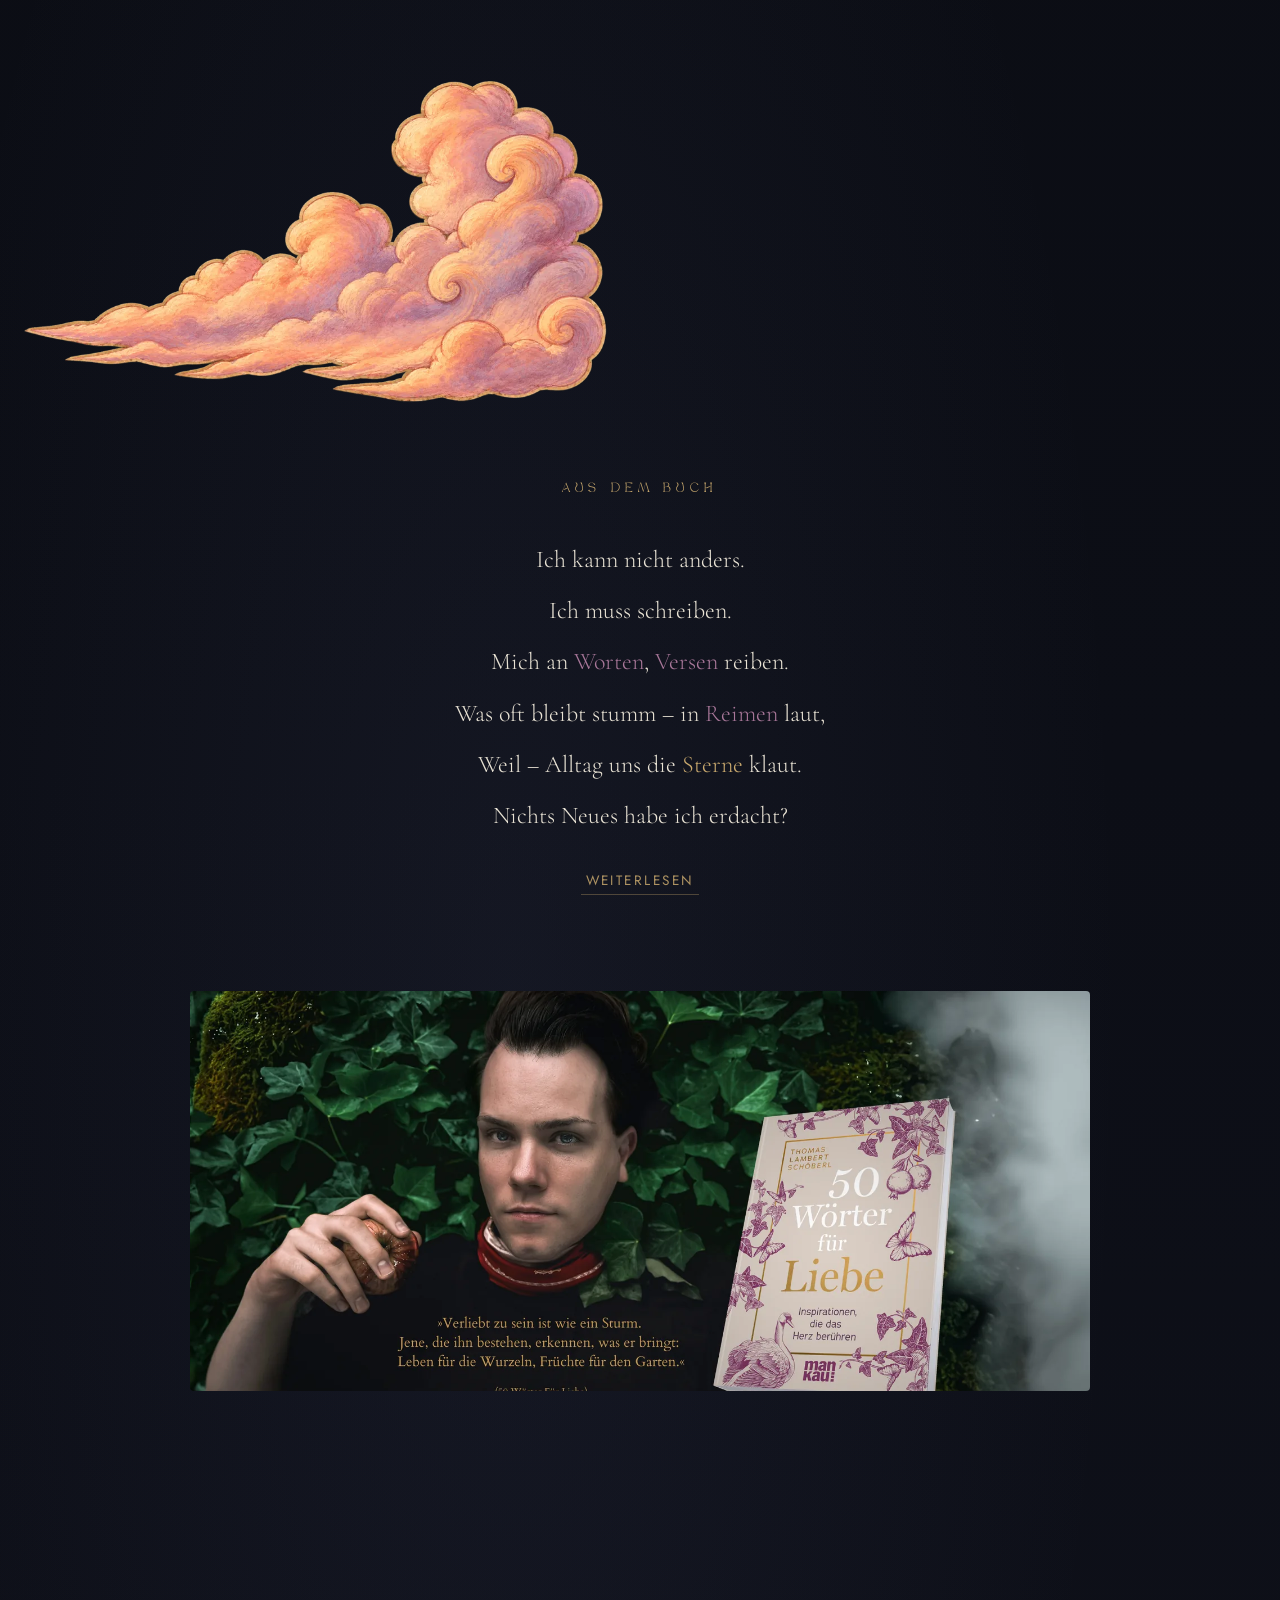
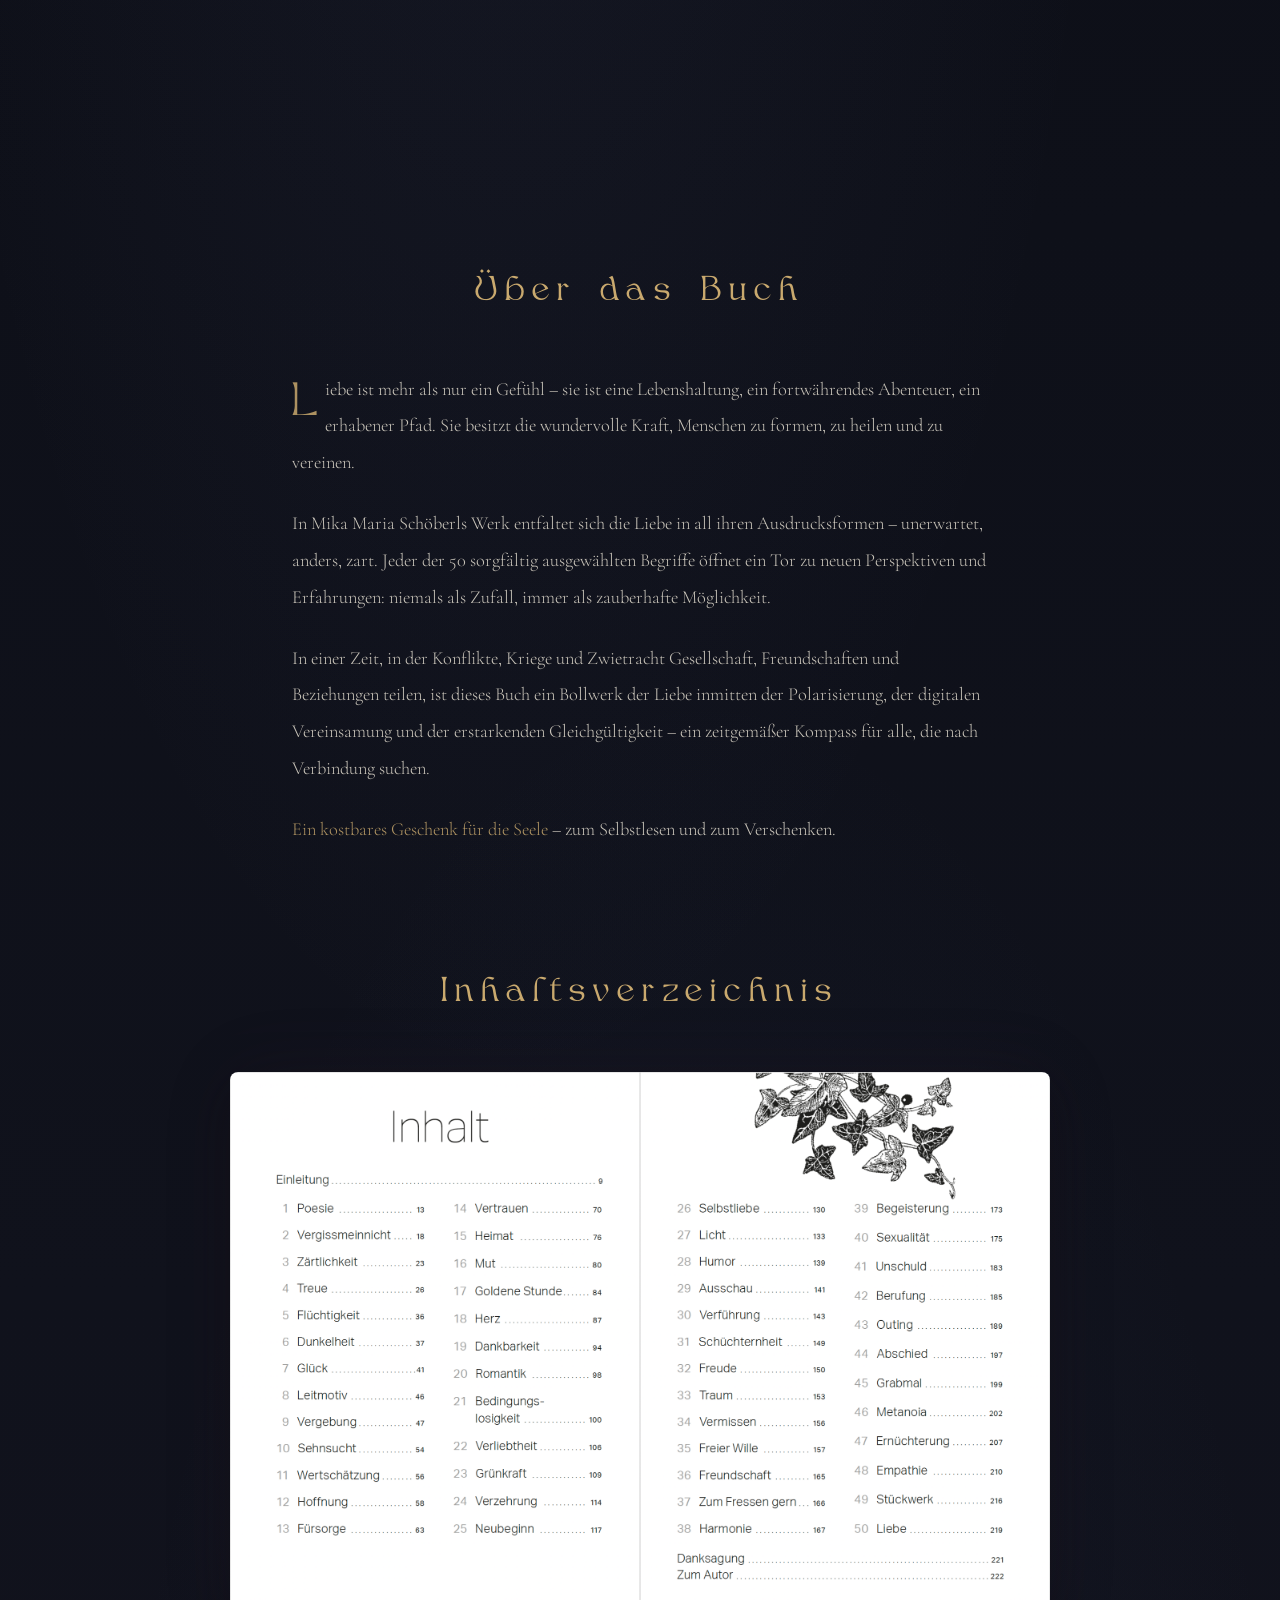
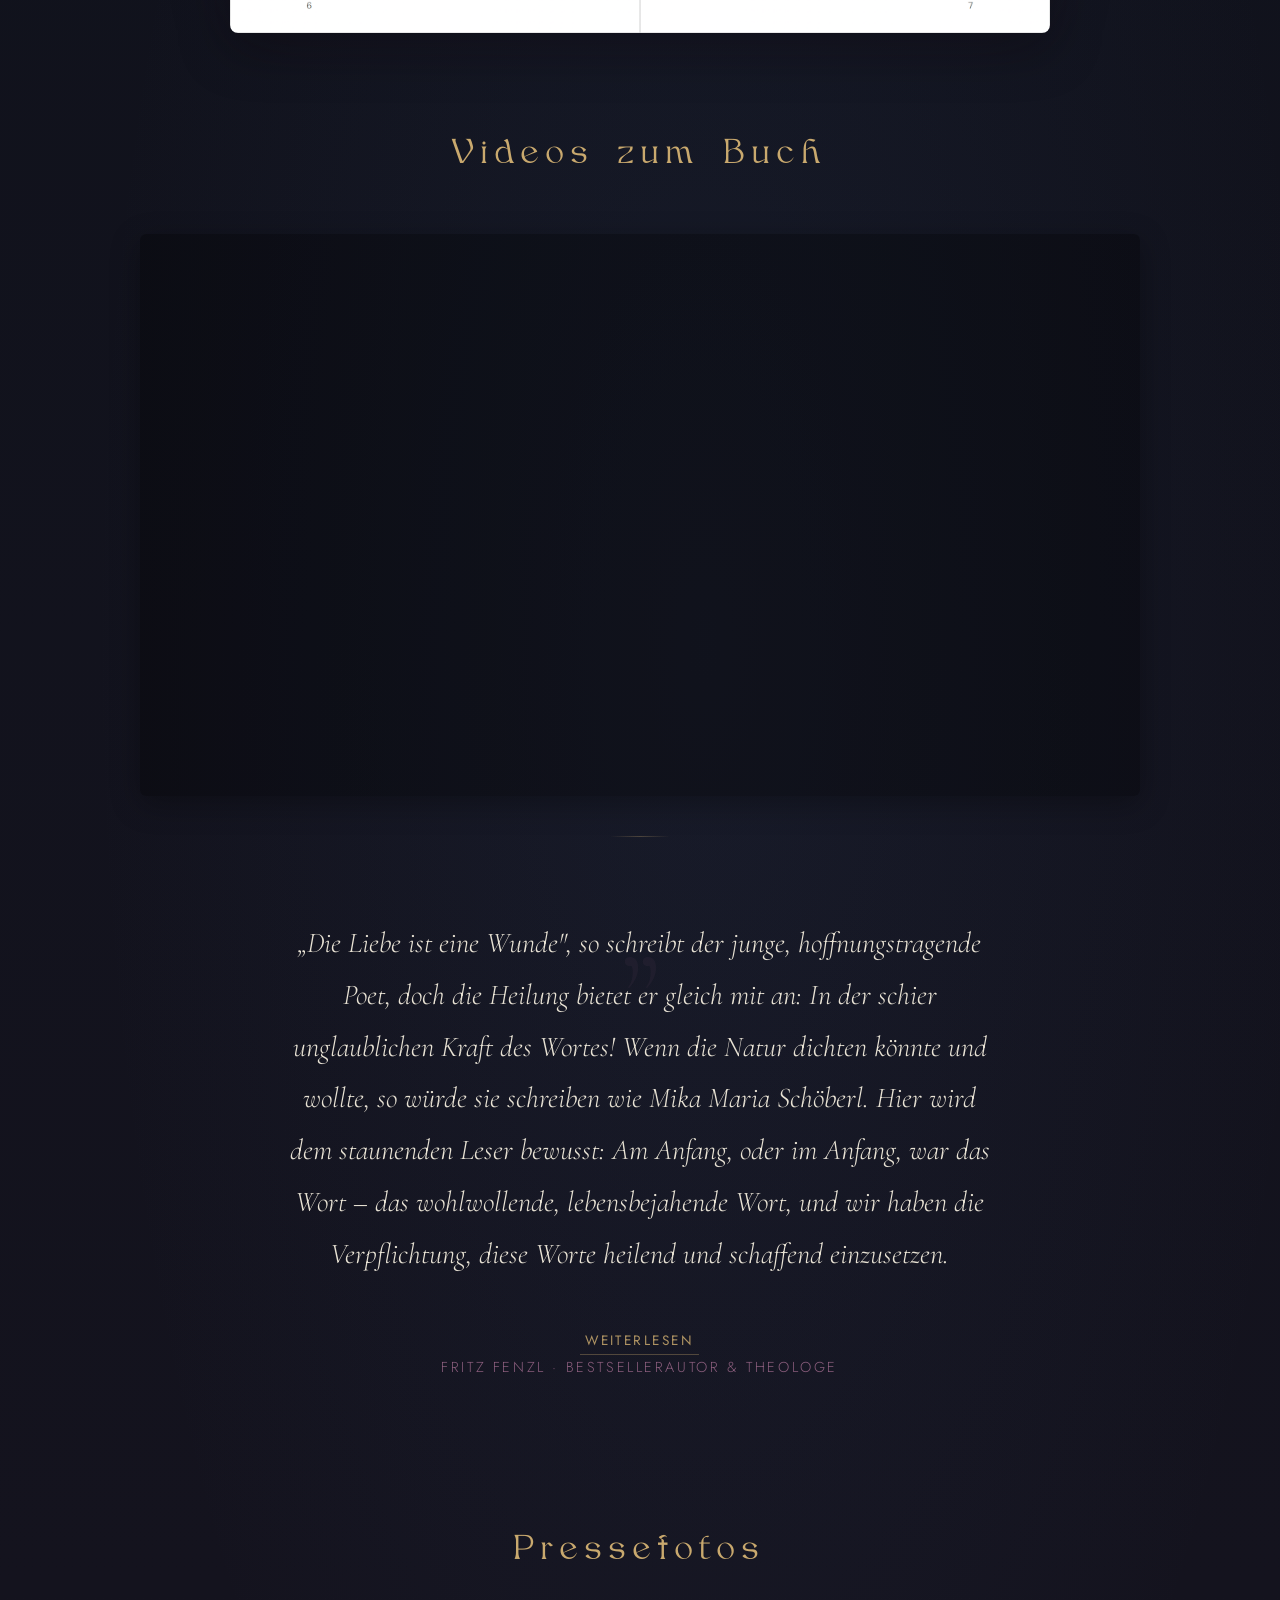
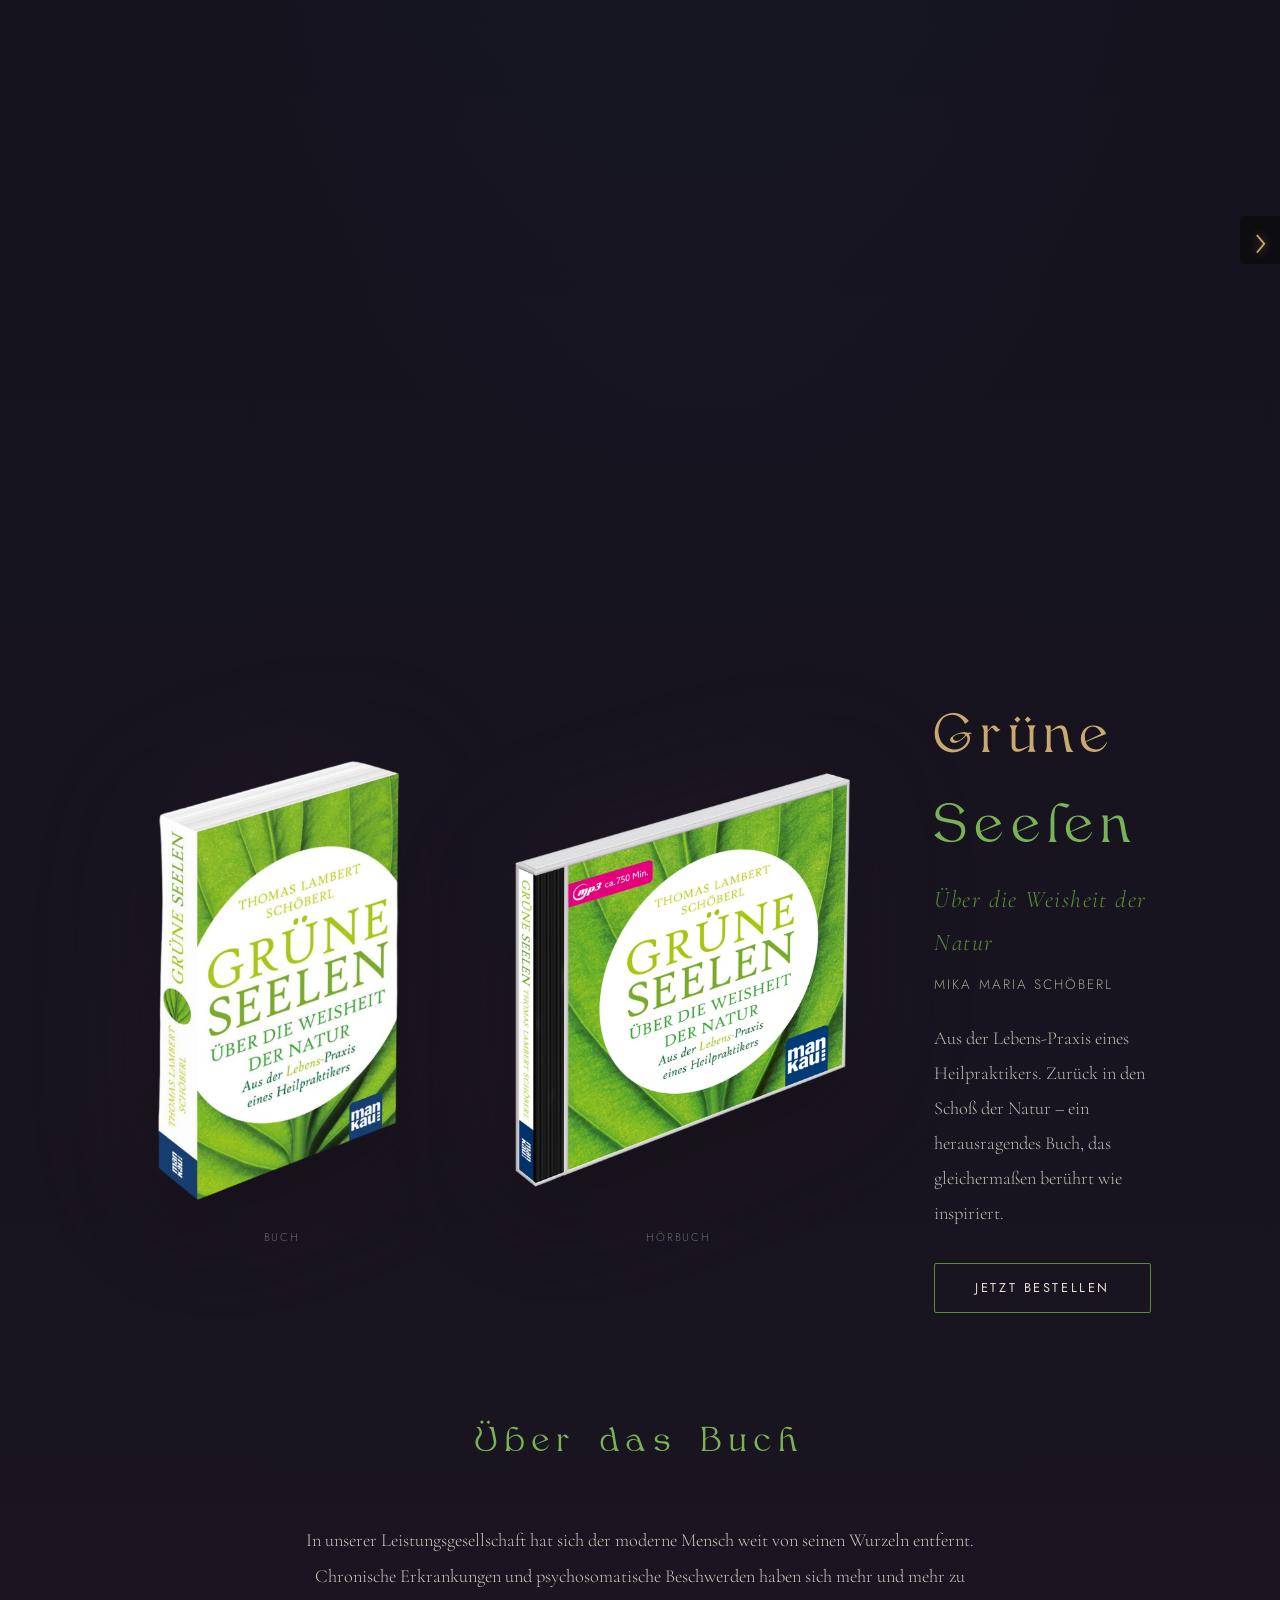
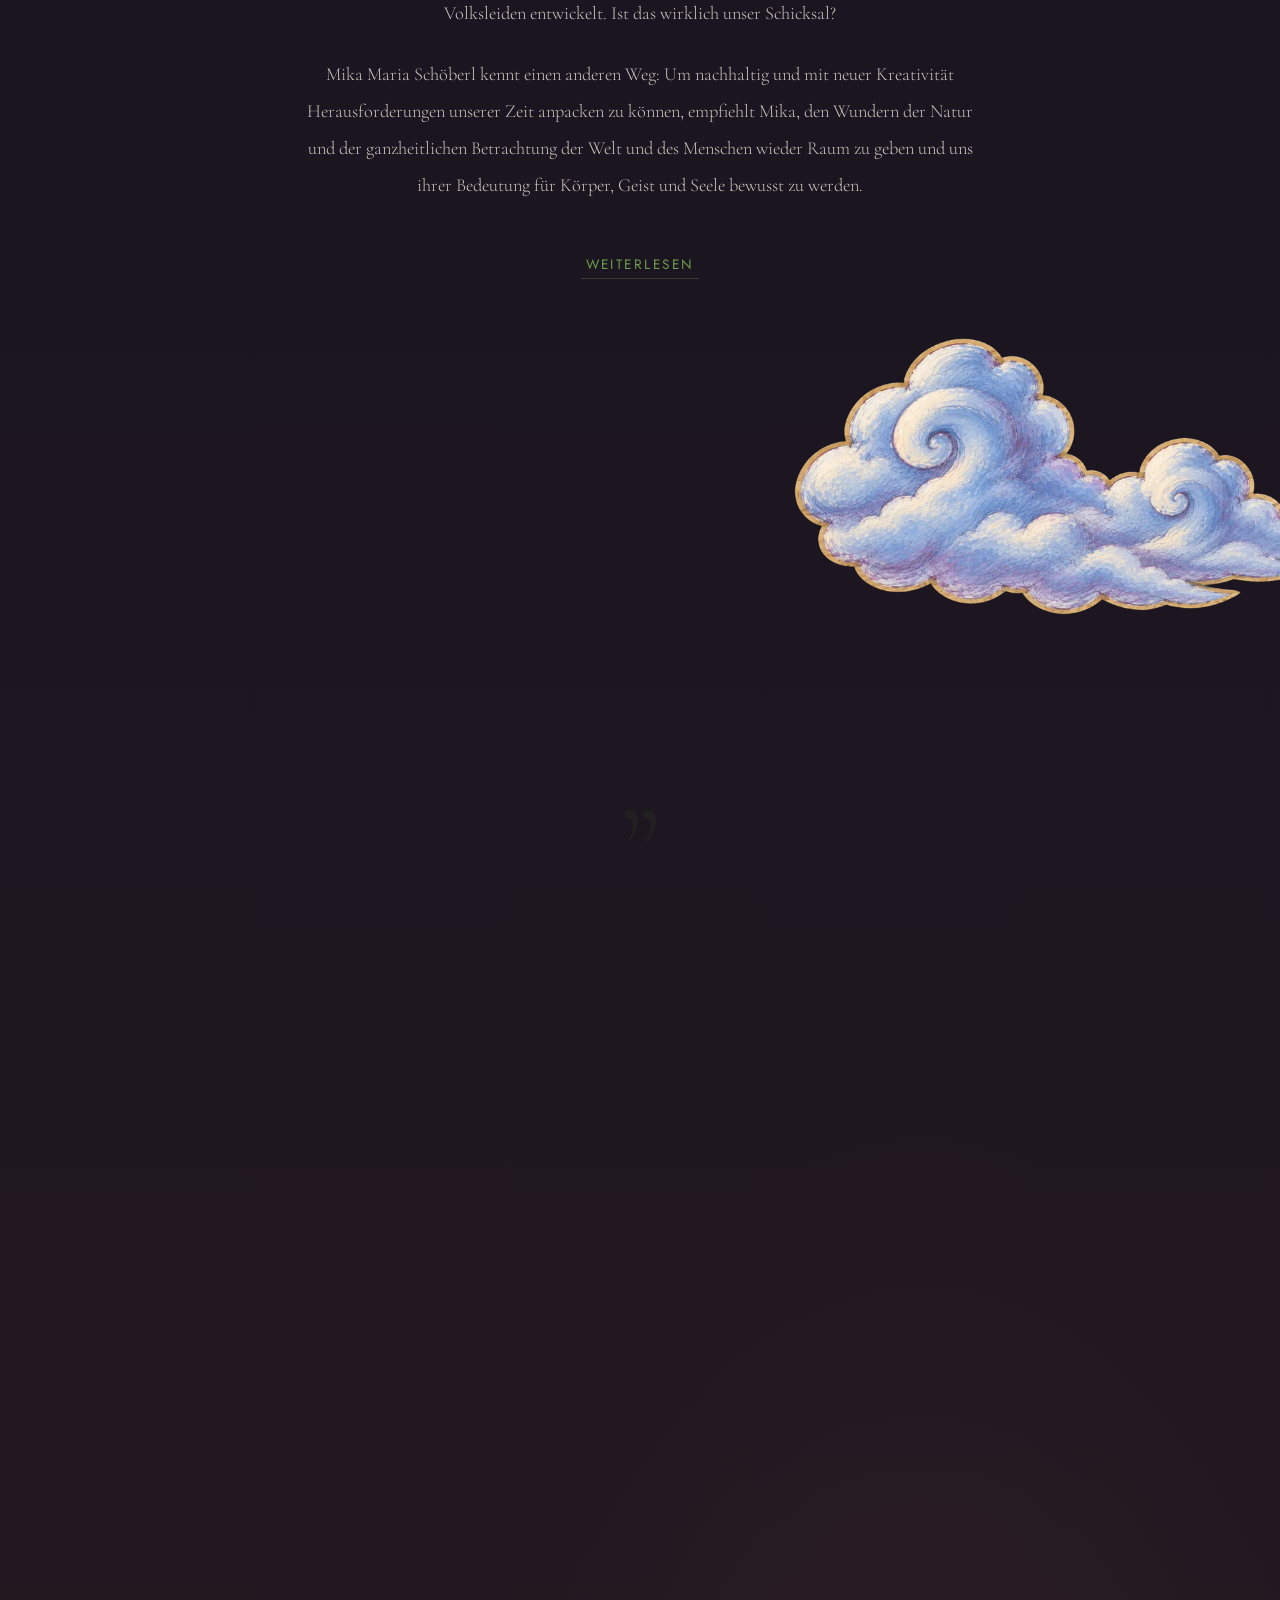
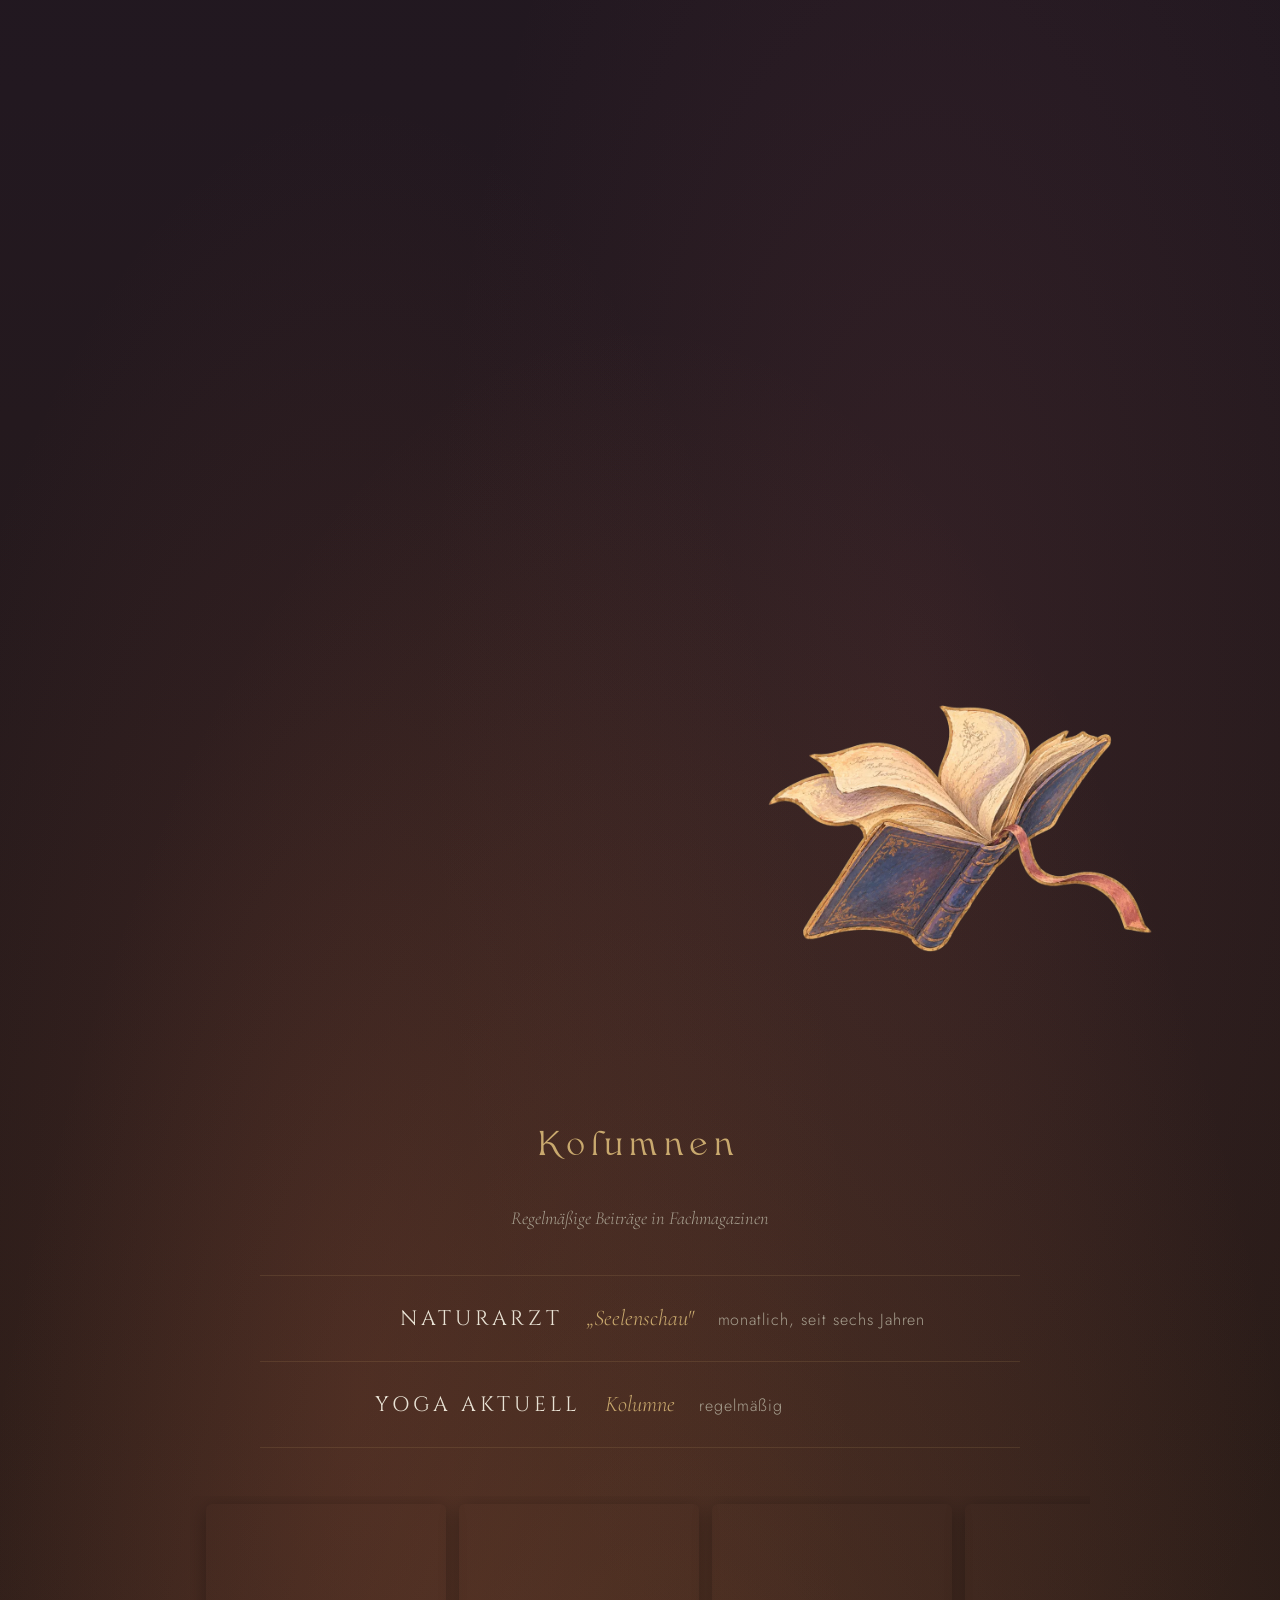
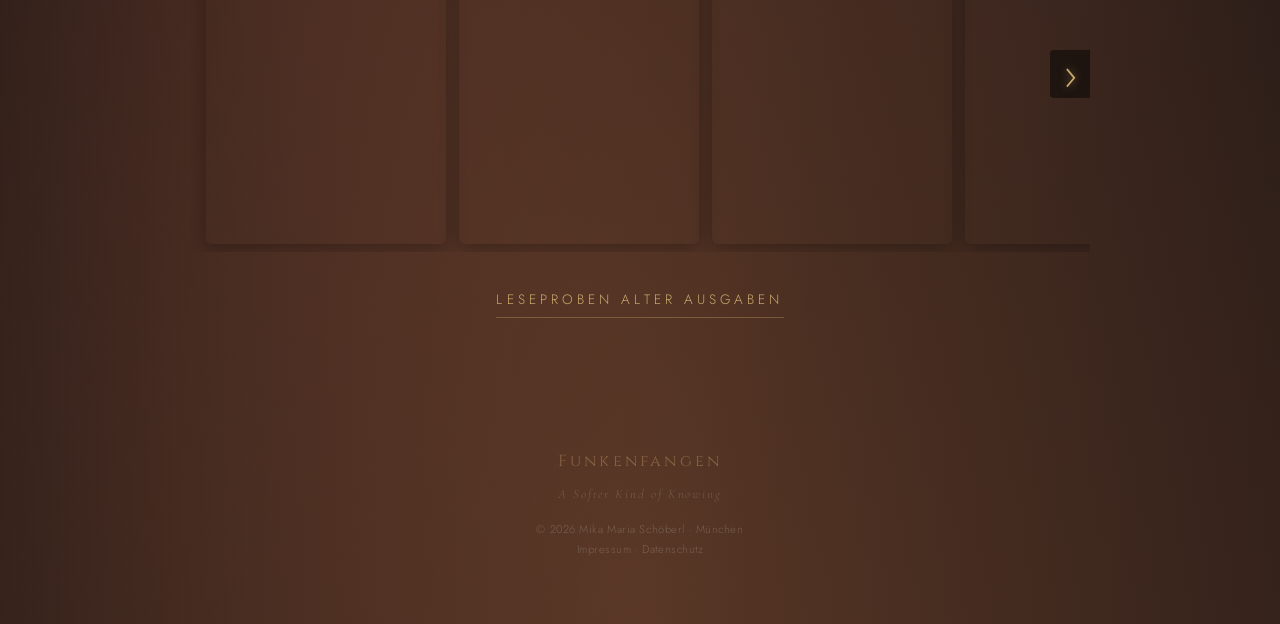
==== commit 4710ed8a: "Link-Vorschau: Porträt mit Name statt Buchcover Neues OG-Bild (1200x630): nächtlicher Site-Himmel mi" ====
--- a/buecher/index.html
+++ b/buecher/index.html
@@ -12,10 +12,10 @@
 <meta property="og:title" content="Bücher & Kolumnen – Mika Maria Schöberl">
 <meta property="og:description" content="50 Wörter für Liebe, Grüne Seelen und die Kolumnen Seelenschau (Naturarzt) und Yoga Aktuell – Bücher und Texte von Mika Maria Schöberl.">
 <meta property="og:url" content="https://funkenfangen.de/buecher/">
-<meta property="og:image" content="https://funkenfangen.de/images/og-50woerter.jpg">
+<meta property="og:image" content="https://funkenfangen.de/images/og-portrait.jpg">
 <meta property="og:image:width" content="1200">
 <meta property="og:image:height" content="630">
-<meta property="og:image:alt" content="Buchcover: 50 Wörter für Liebe – Inspirationen, die das Herz berühren">
+<meta property="og:image:alt" content="Mika Maria Schöberl lächelt mit blauer Blockflöte in der Hand; daneben der Name in bunten Lettern vor nächtlichem Sternenhimmel">
 <meta name="twitter:card" content="summary_large_image">
 <link href="https://fonts.googleapis.com/css2?family=Cormorant+Garamond:ital,wght@0,300;0,400;0,500;0,600;1,300;1,400;1,500&family=Jost:wght@300;400;500&family=Cinzel:wght@400;500;600&display=swap" rel="stylesheet">
 <script>
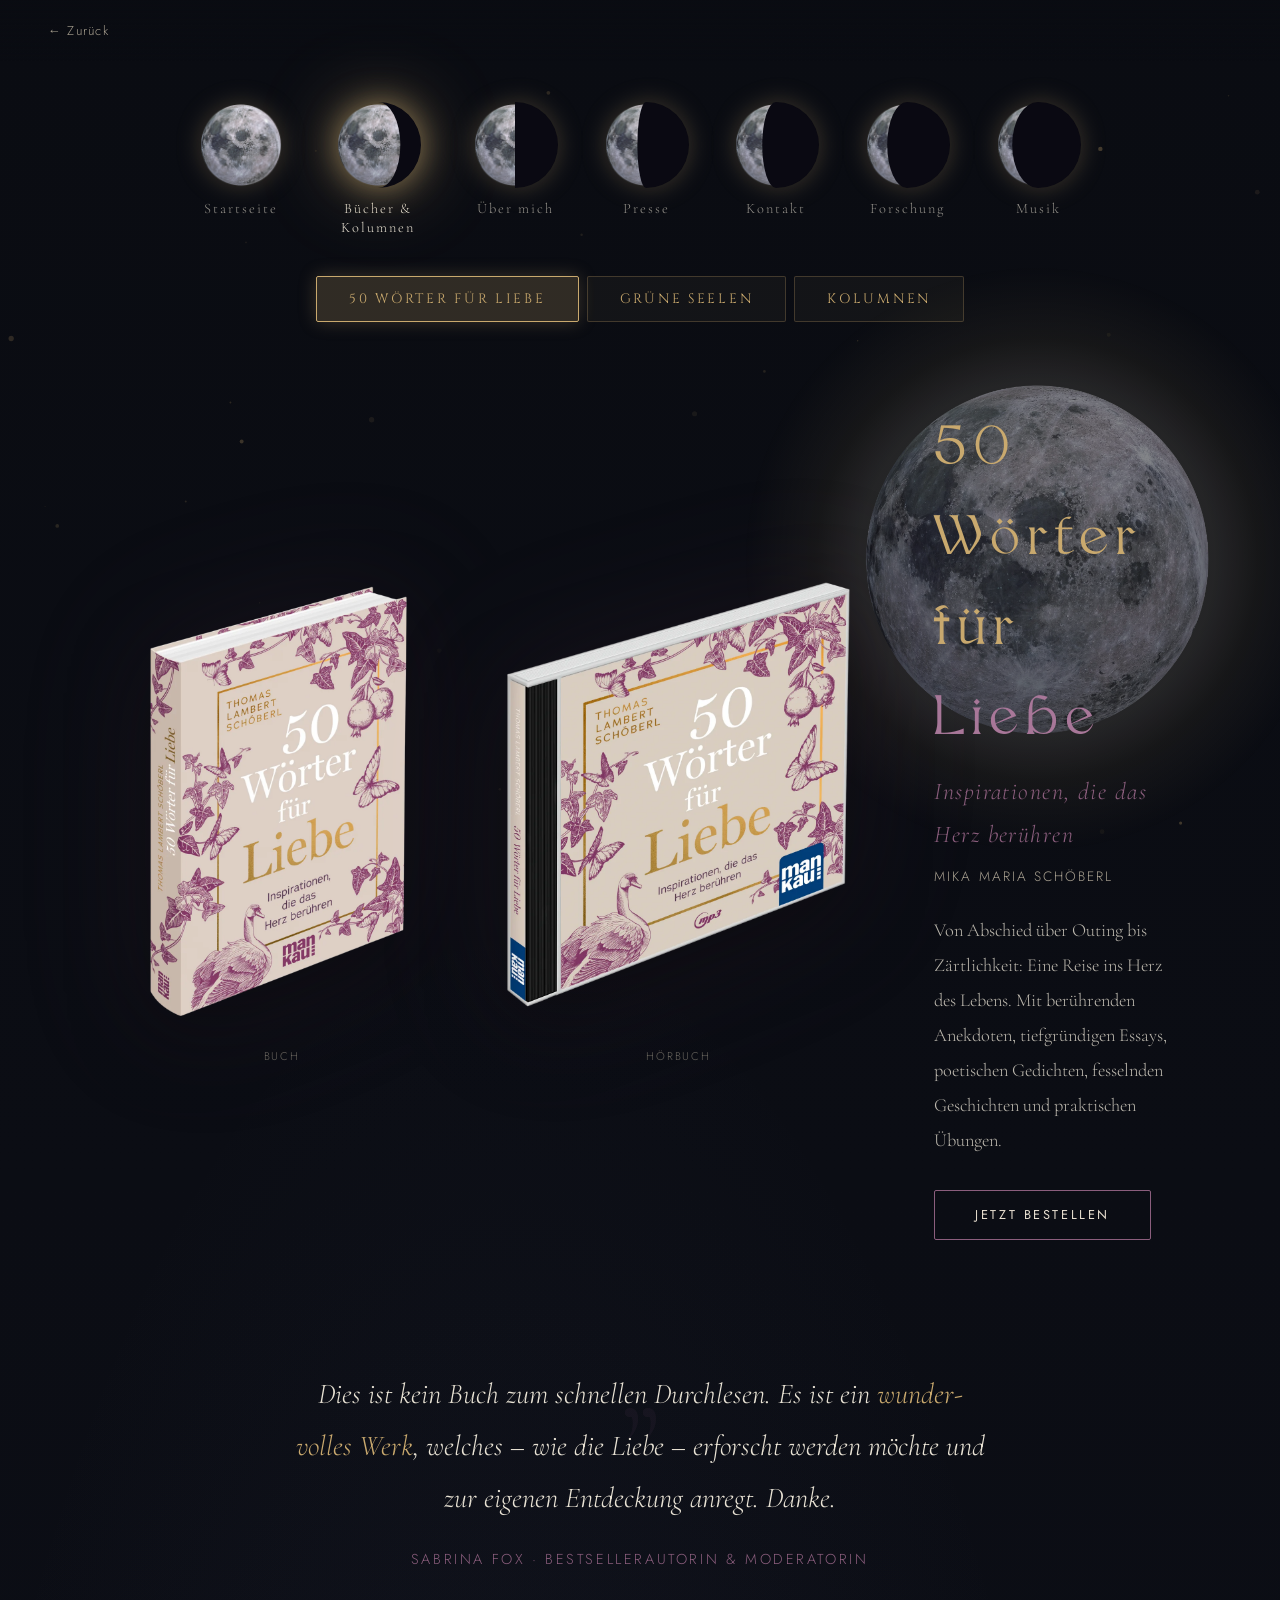
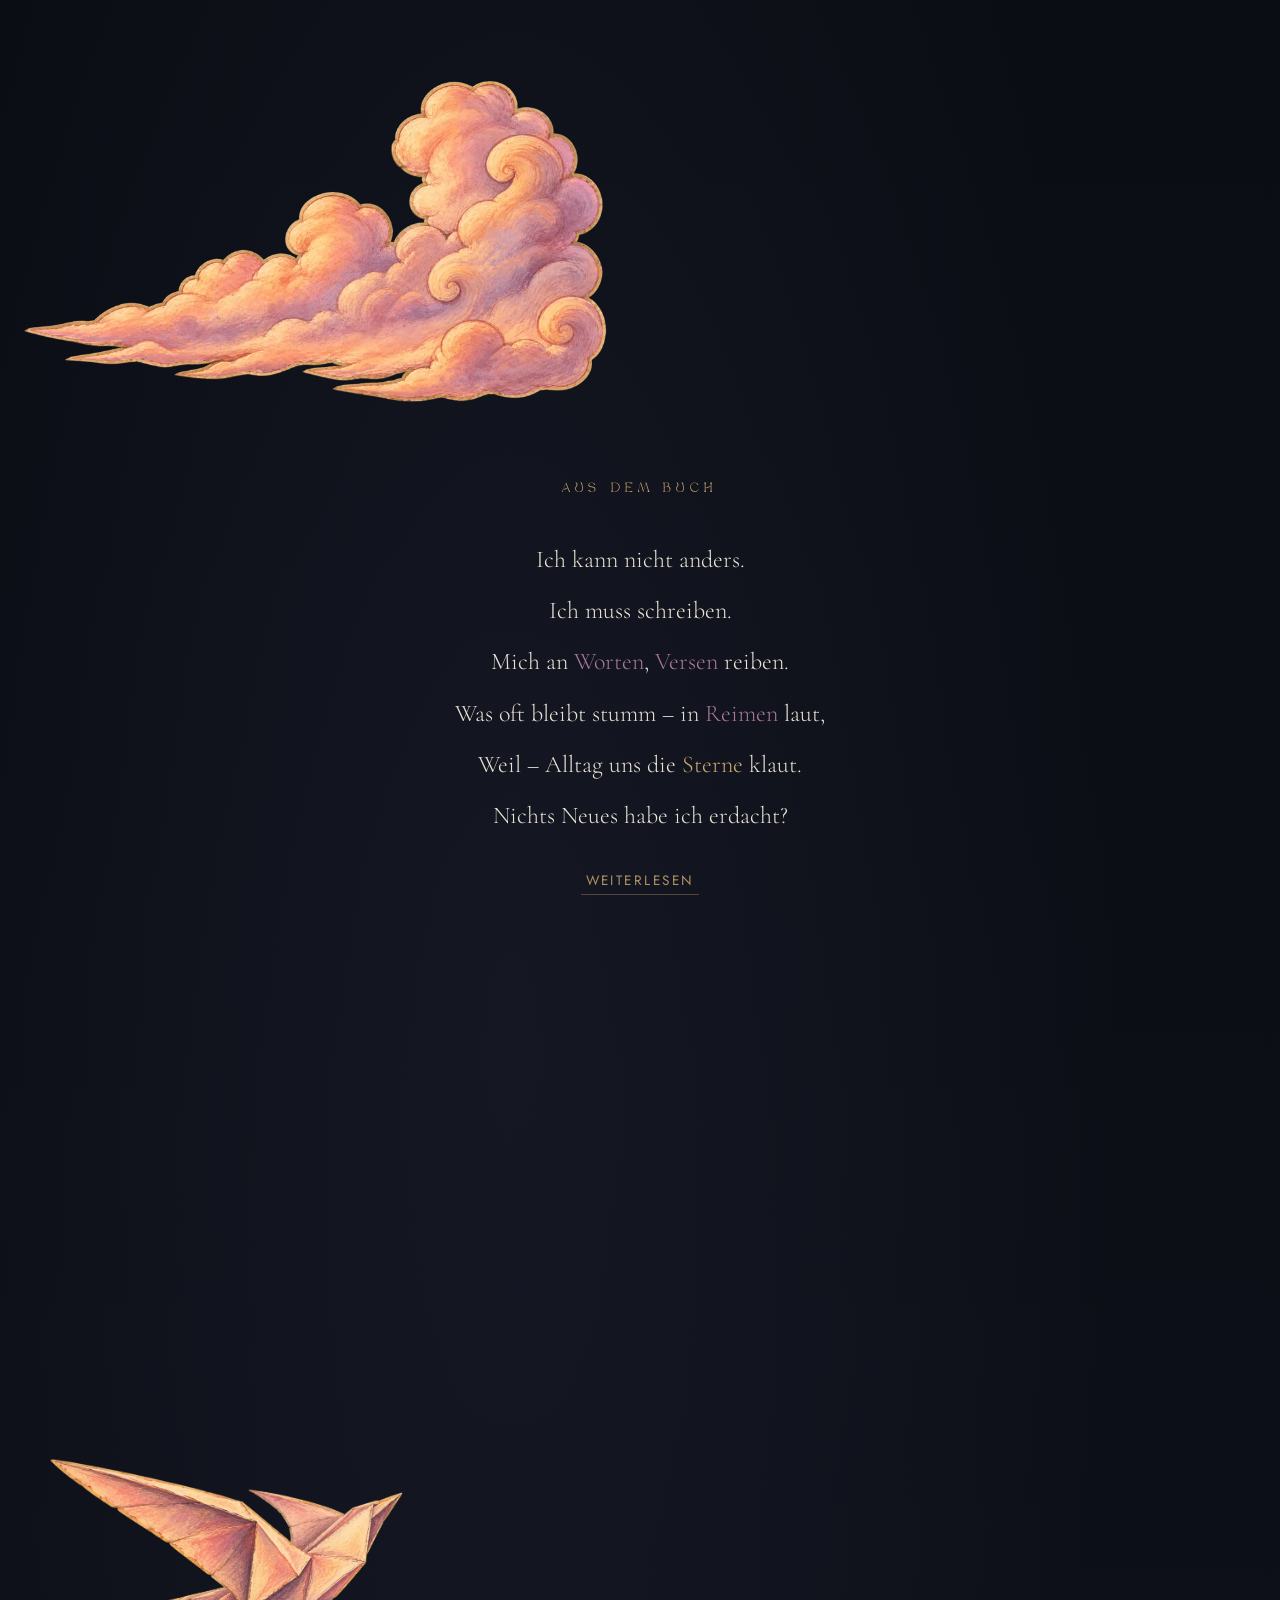
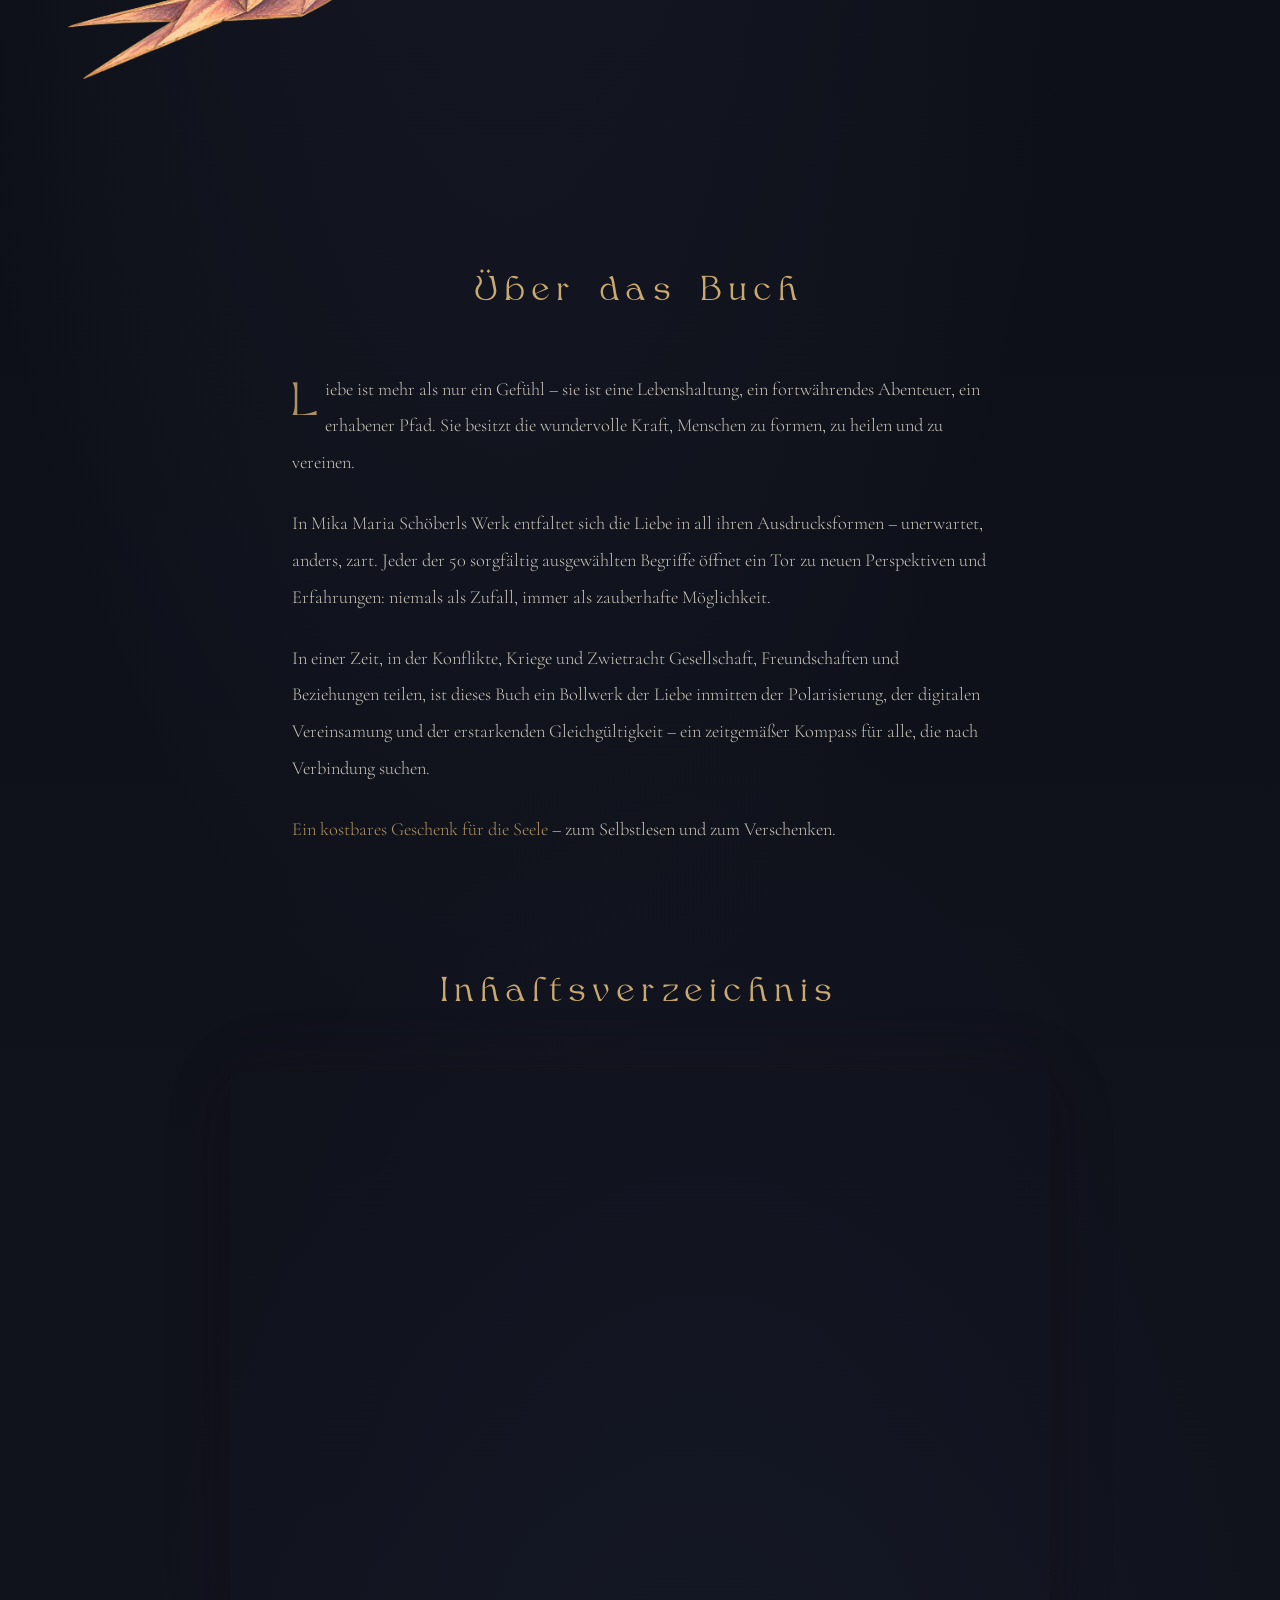
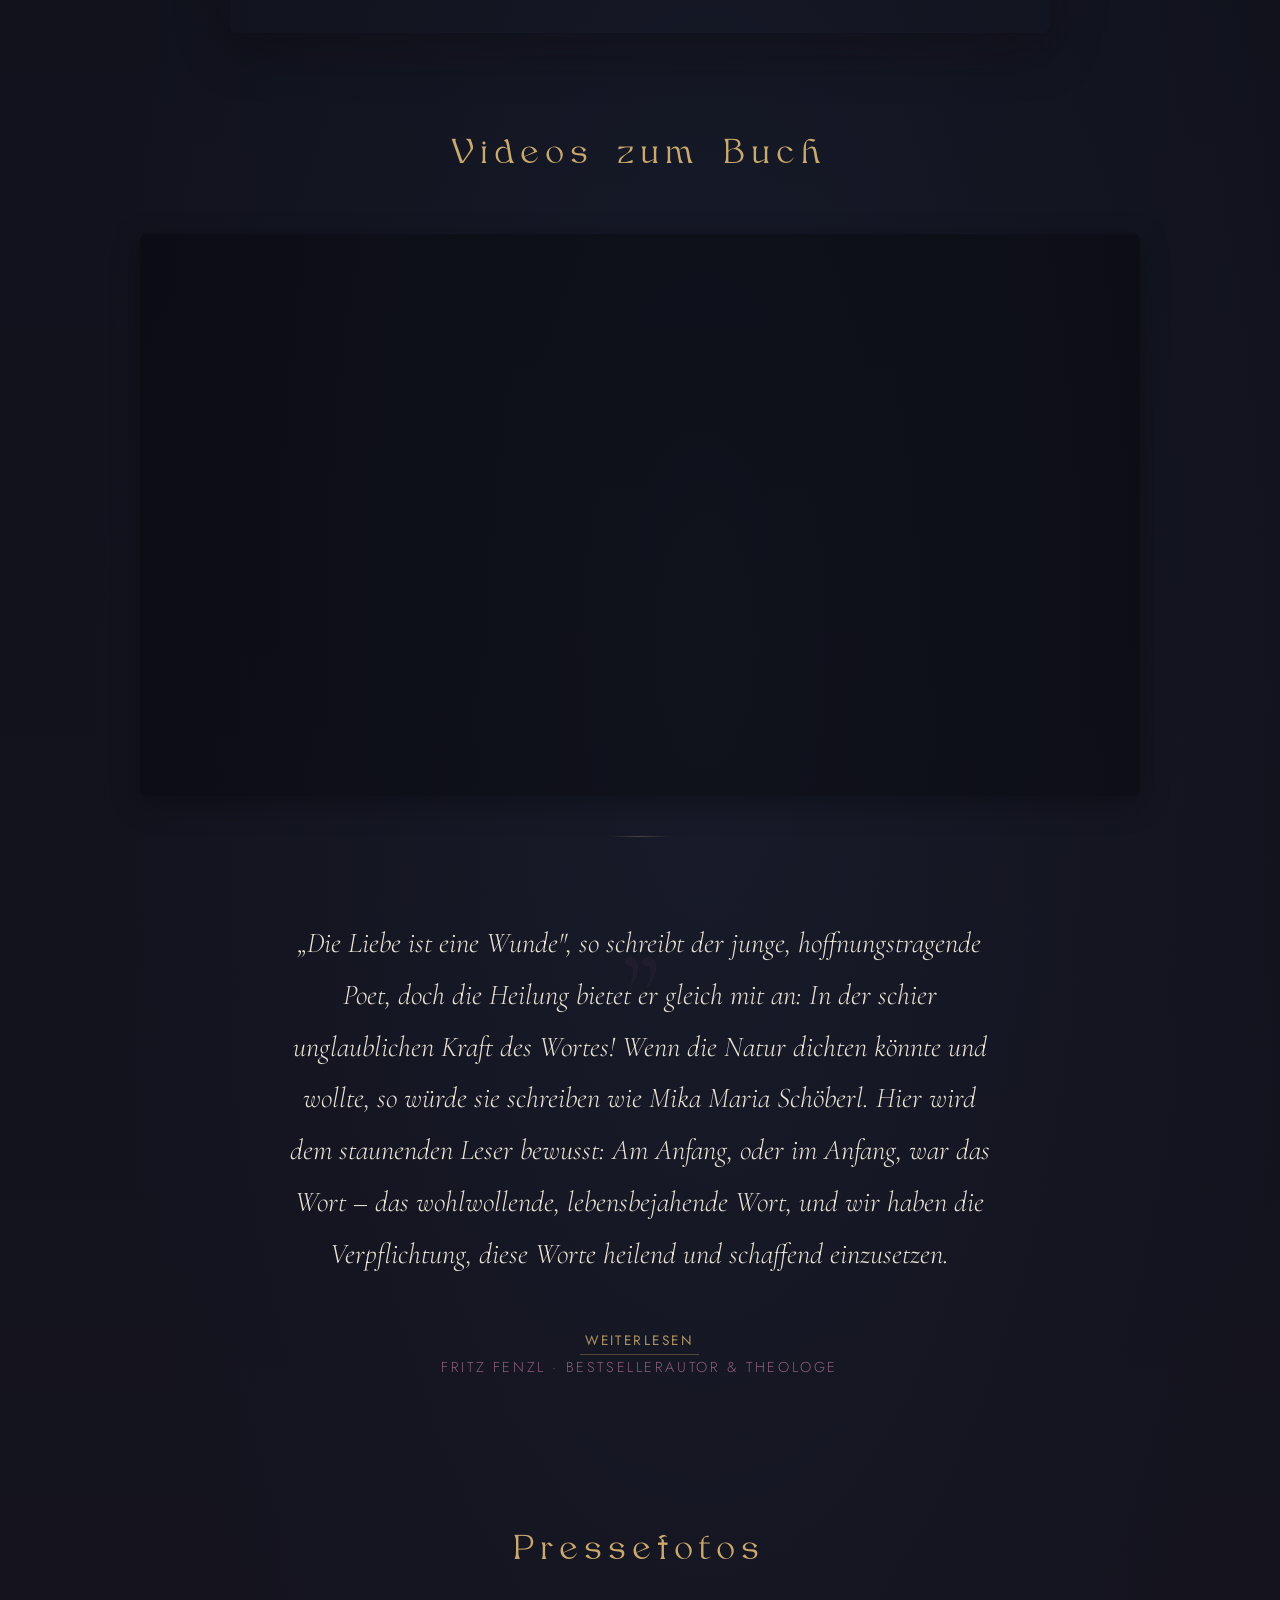
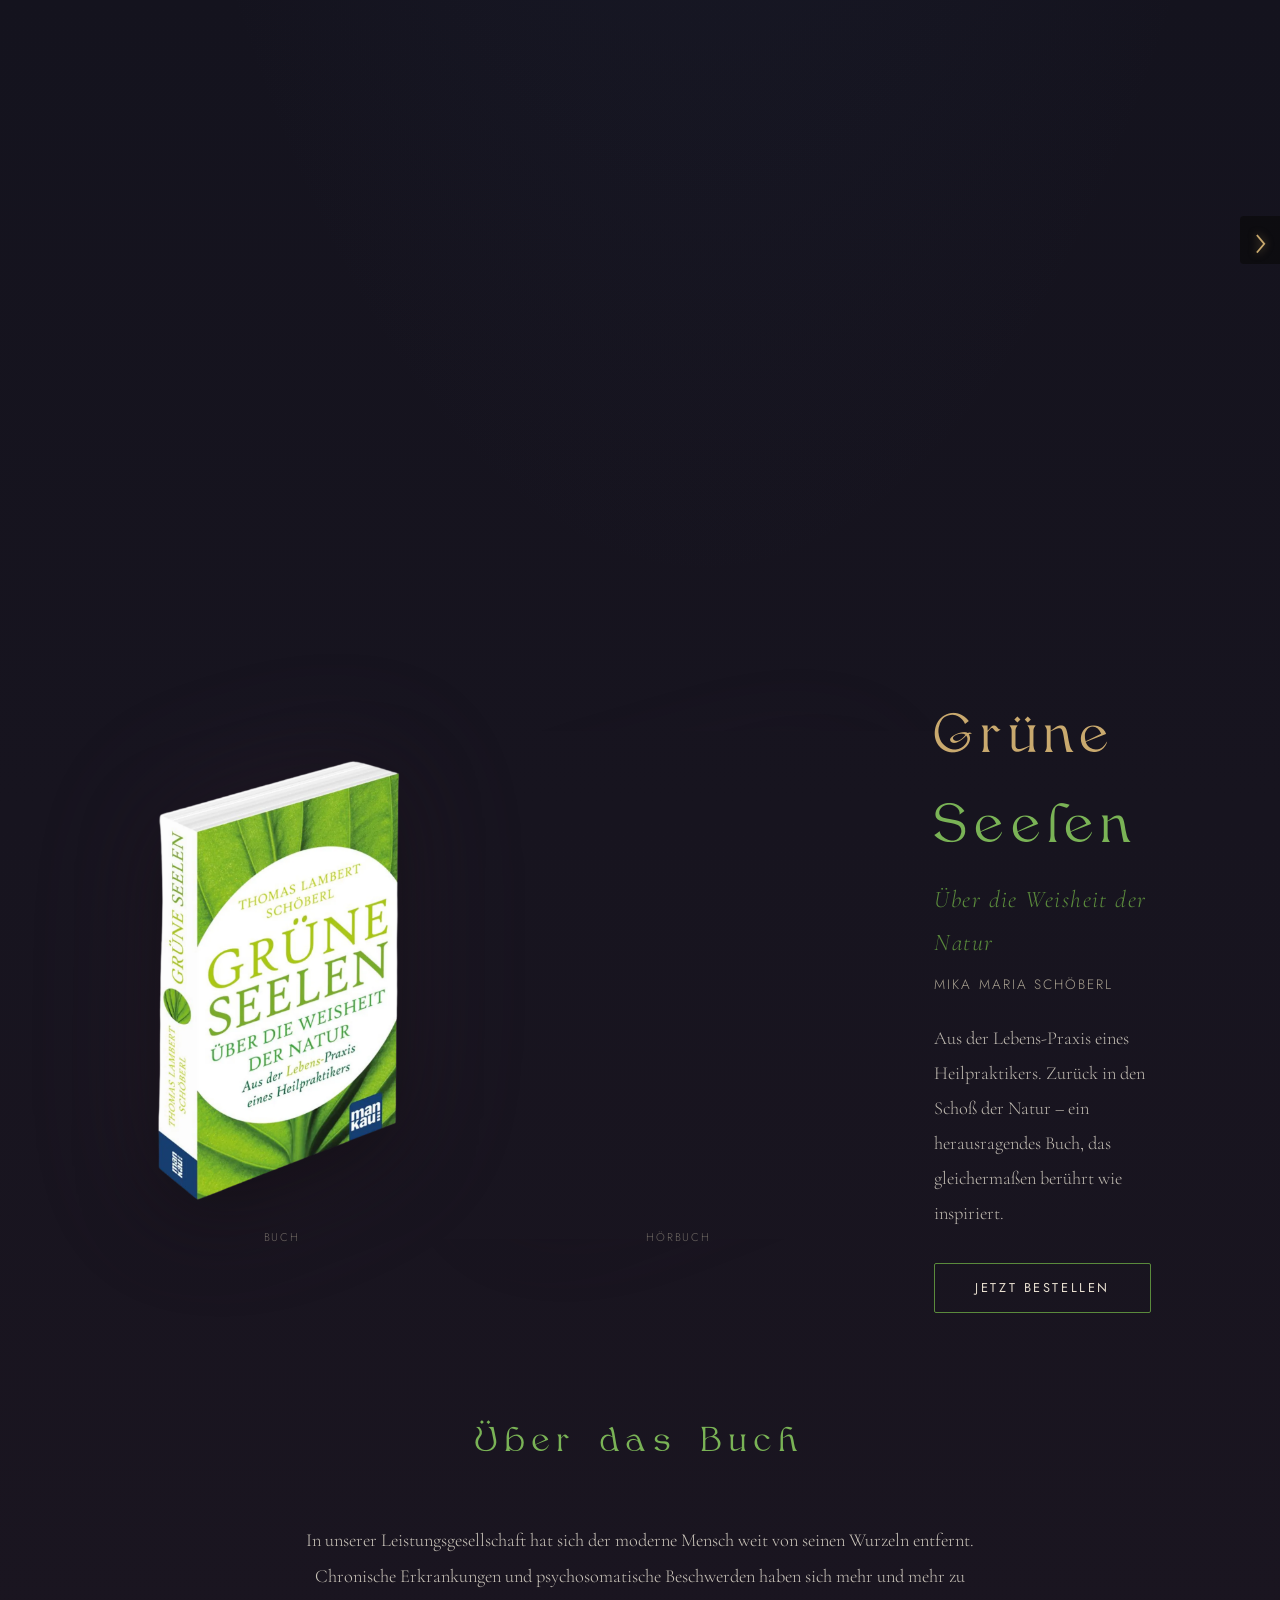
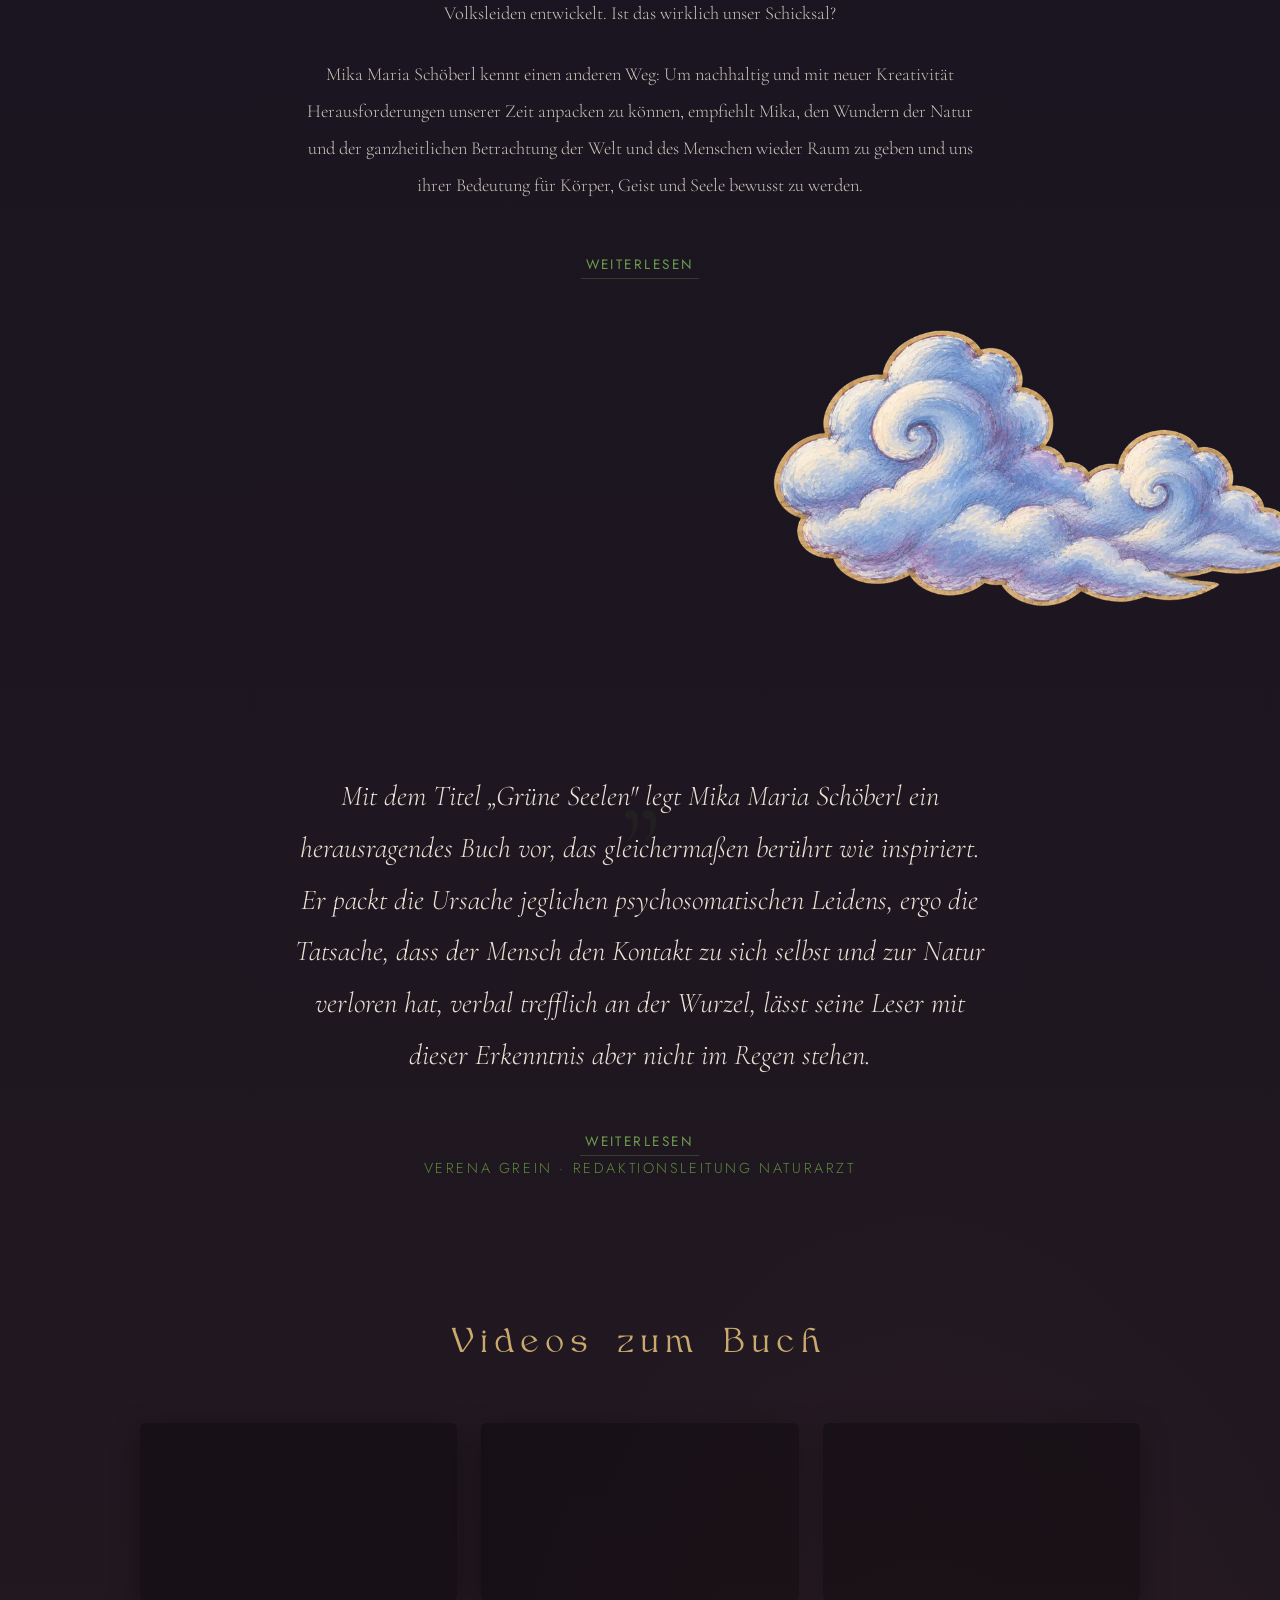
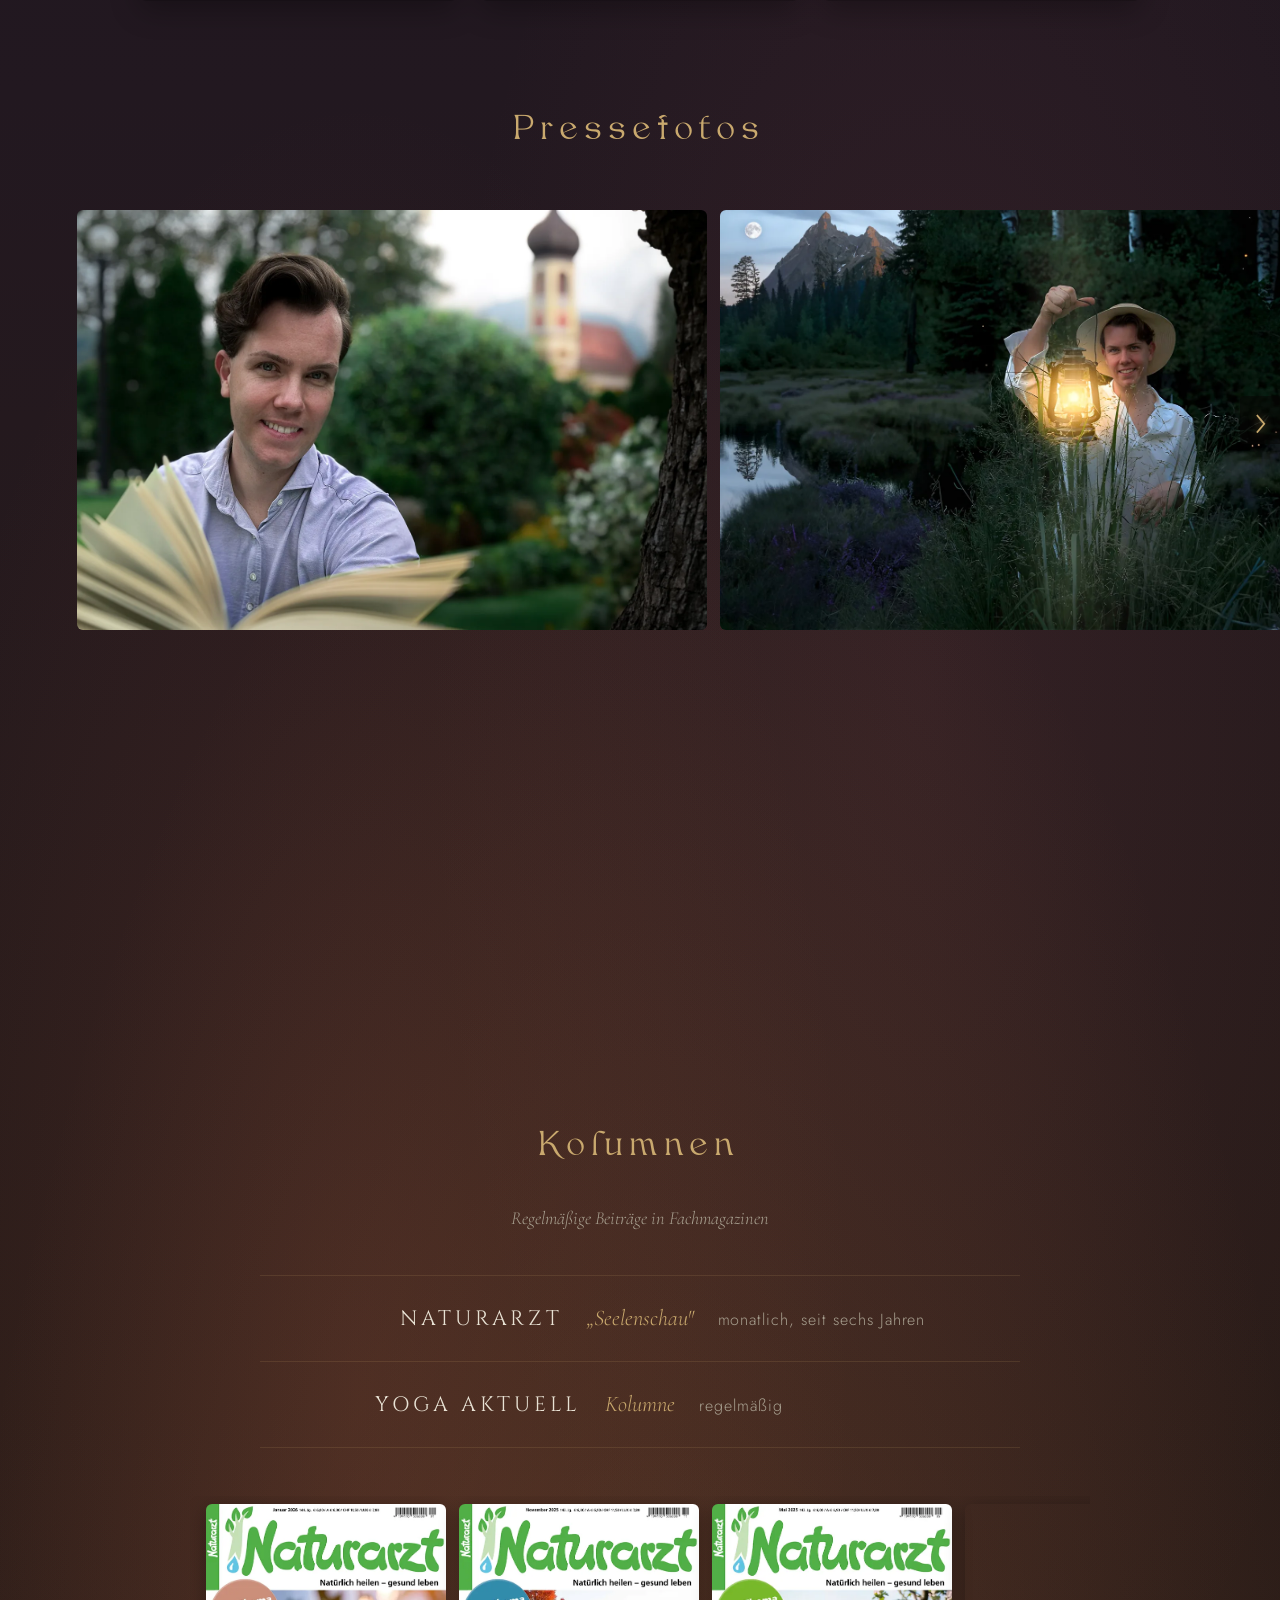
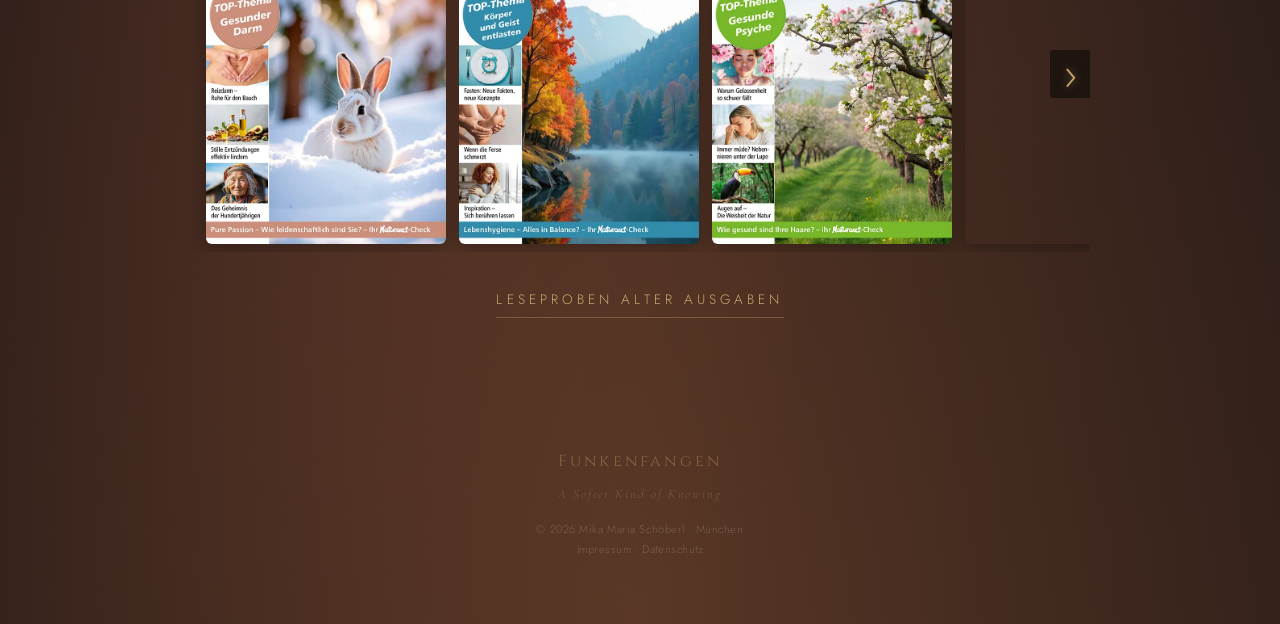
==== commit 5cddf75c: "Link-Vorschau: ruhiger — ohne Sterne, Name in Gold-Creme, mikaschoeberl.com Der Namenszug steht jetz" ====
--- a/buecher/index.html
+++ b/buecher/index.html
@@ -11,11 +11,11 @@
 <meta property="og:locale" content="de_DE">
 <meta property="og:title" content="Bücher & Kolumnen – Mika Maria Schöberl">
 <meta property="og:description" content="50 Wörter für Liebe, Grüne Seelen und die Kolumnen Seelenschau (Naturarzt) und Yoga Aktuell – Bücher und Texte von Mika Maria Schöberl.">
-<meta property="og:url" content="https://funkenfangen.de/buecher/">
-<meta property="og:image" content="https://funkenfangen.de/images/og-portrait.jpg">
+<meta property="og:url" content="https://www.mikaschoeberl.com/buecher/">
+<meta property="og:image" content="https://www.mikaschoeberl.com/images/og-portrait.jpg">
 <meta property="og:image:width" content="1200">
 <meta property="og:image:height" content="630">
-<meta property="og:image:alt" content="Mika Maria Schöberl lächelt mit blauer Blockflöte in der Hand; daneben der Name in bunten Lettern vor nächtlichem Sternenhimmel">
+<meta property="og:image:alt" content="Mika Maria Schöberl lächelt mit blauer Blockflöte in der Hand; daneben der Name in goldener Schrift vor nächtlich dunklem Grund">
 <meta name="twitter:card" content="summary_large_image">
 <link href="https://fonts.googleapis.com/css2?family=Cormorant+Garamond:ital,wght@0,300;0,400;0,500;0,600;1,300;1,400;1,500&family=Jost:wght@300;400;500&family=Cinzel:wght@400;500;600&display=swap" rel="stylesheet">
 <script>
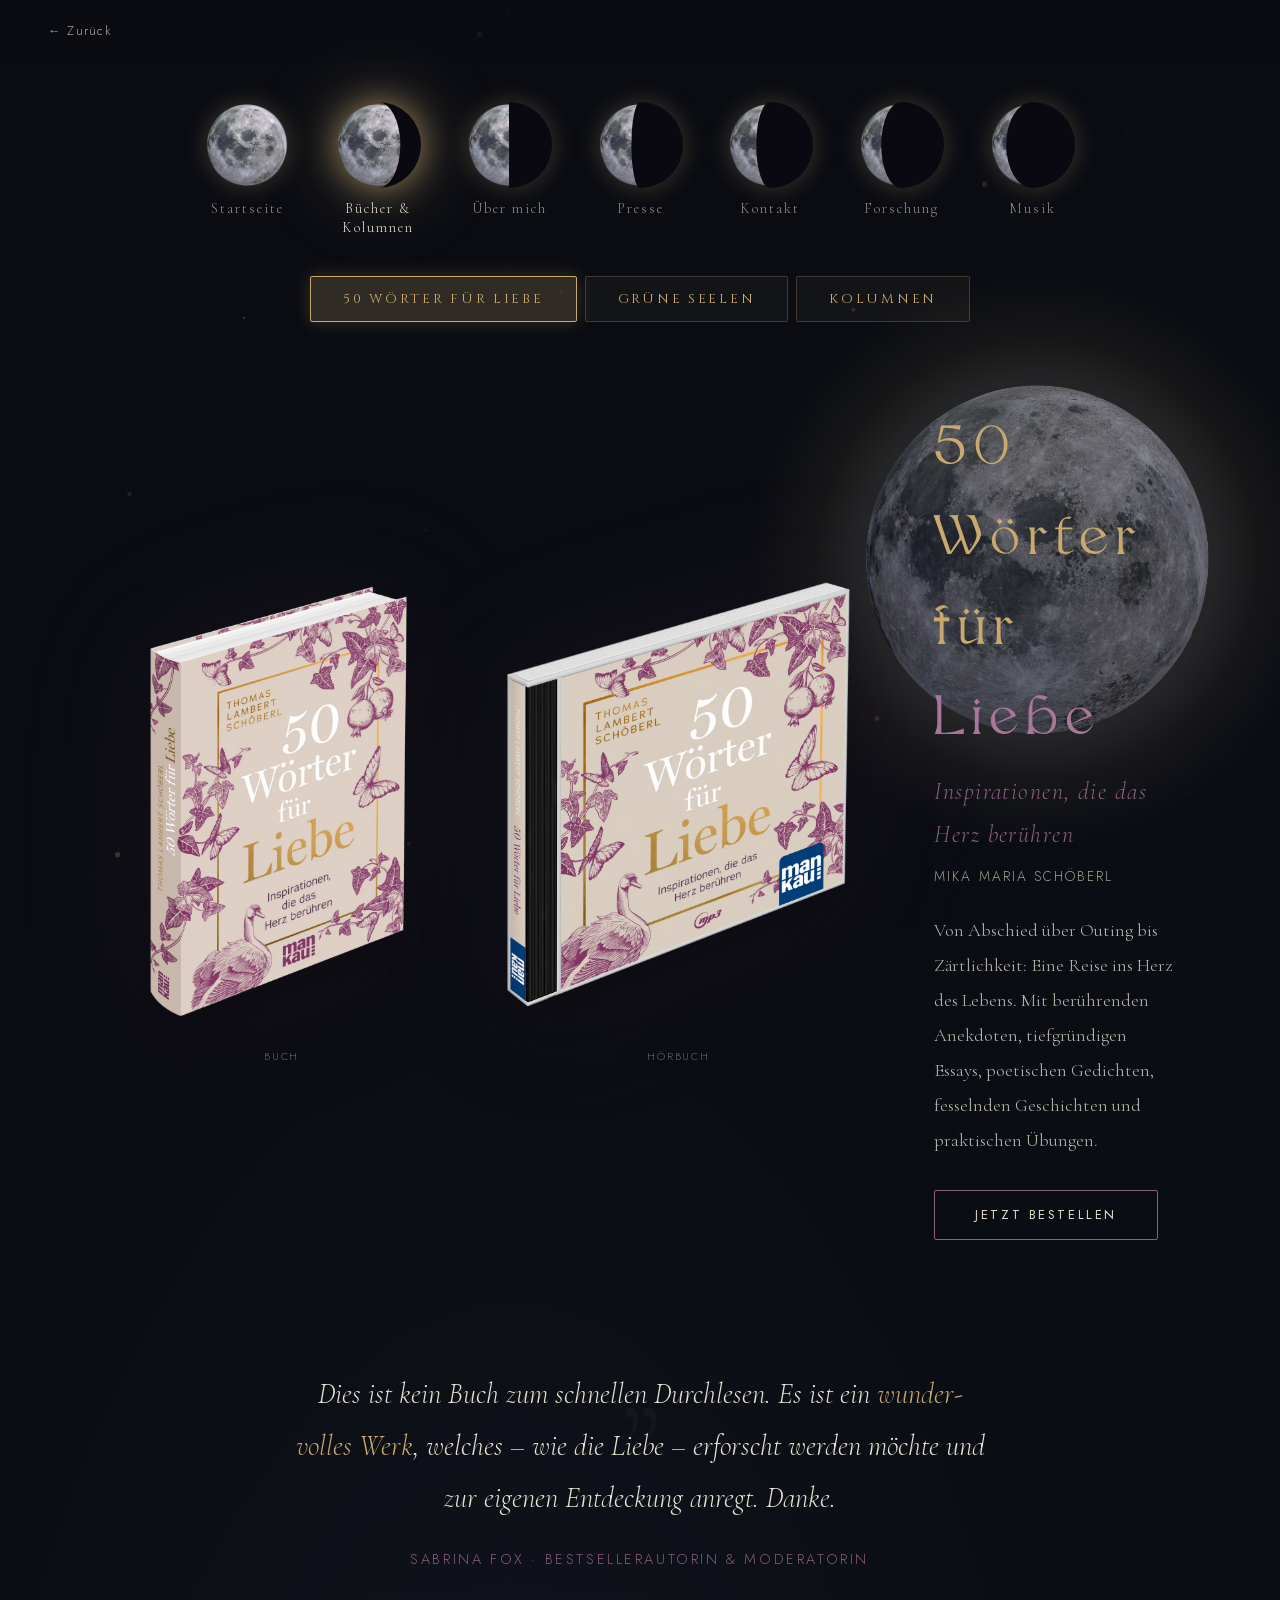
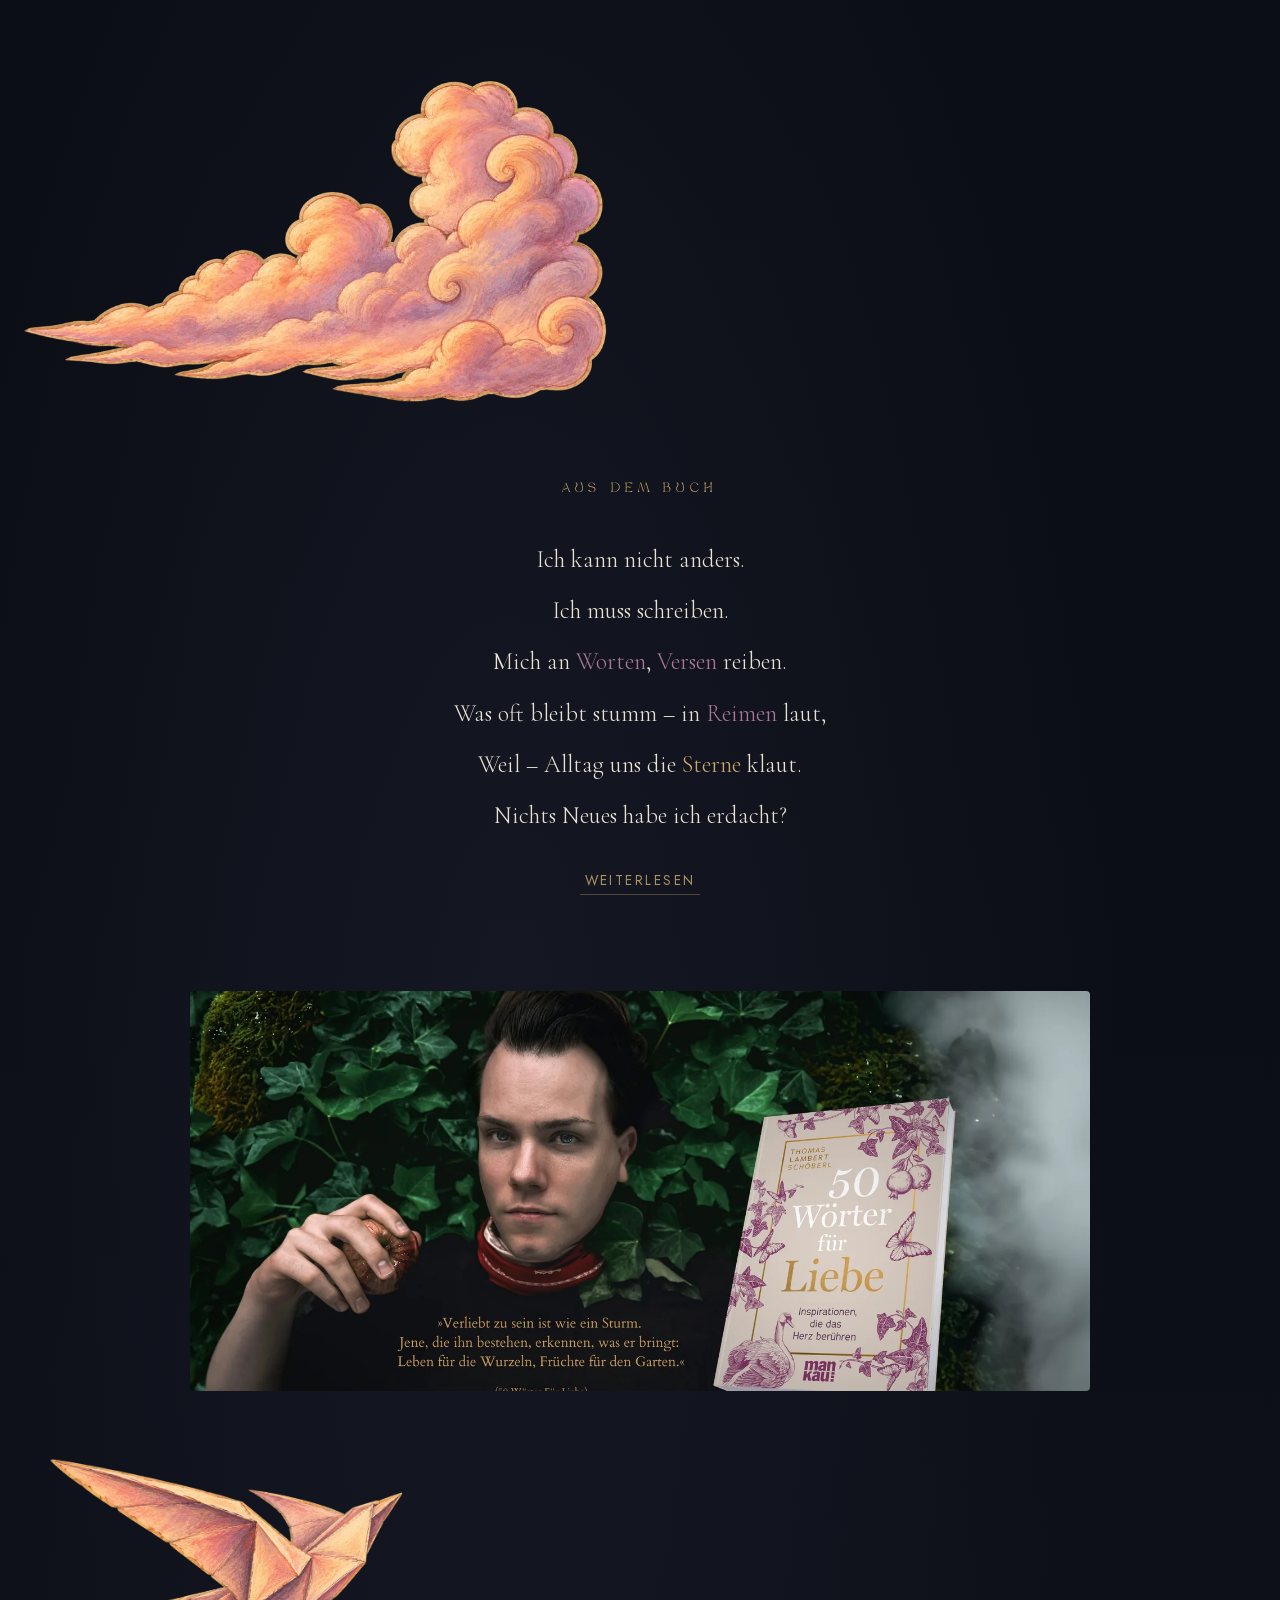
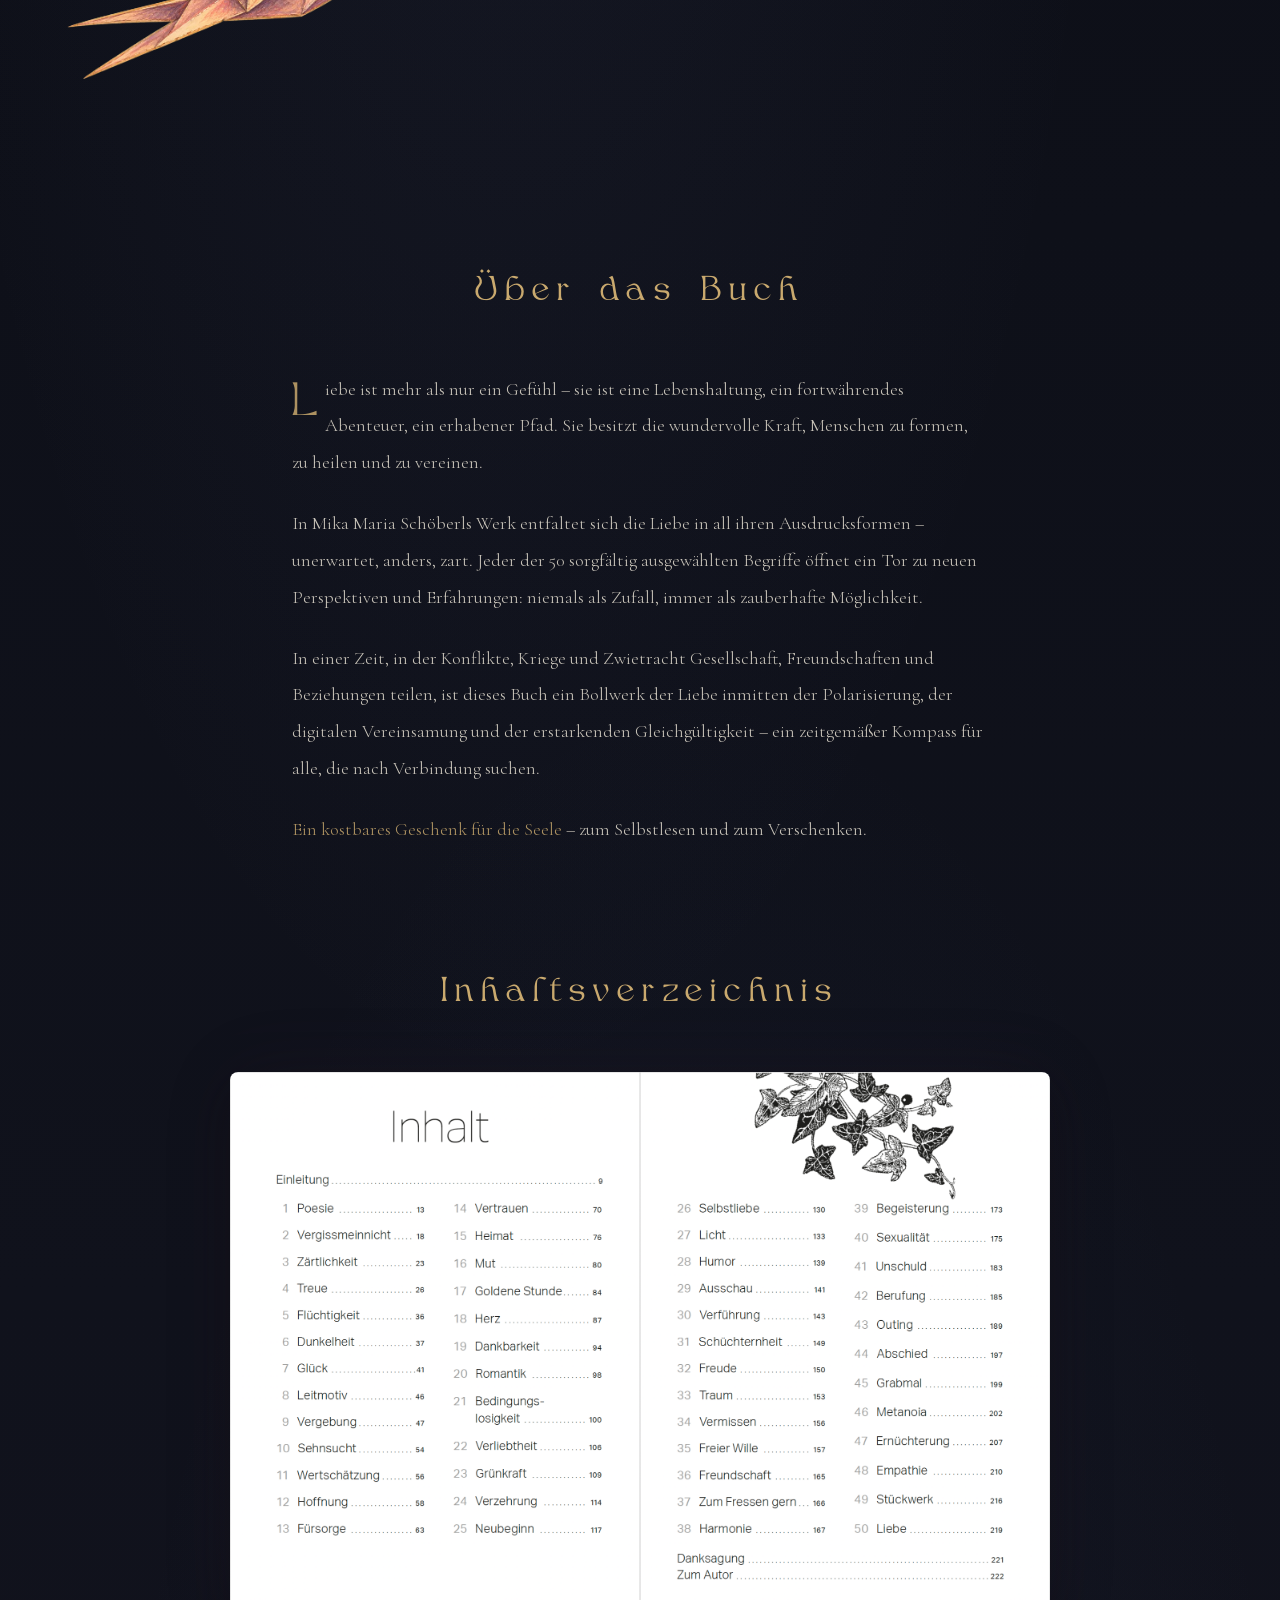
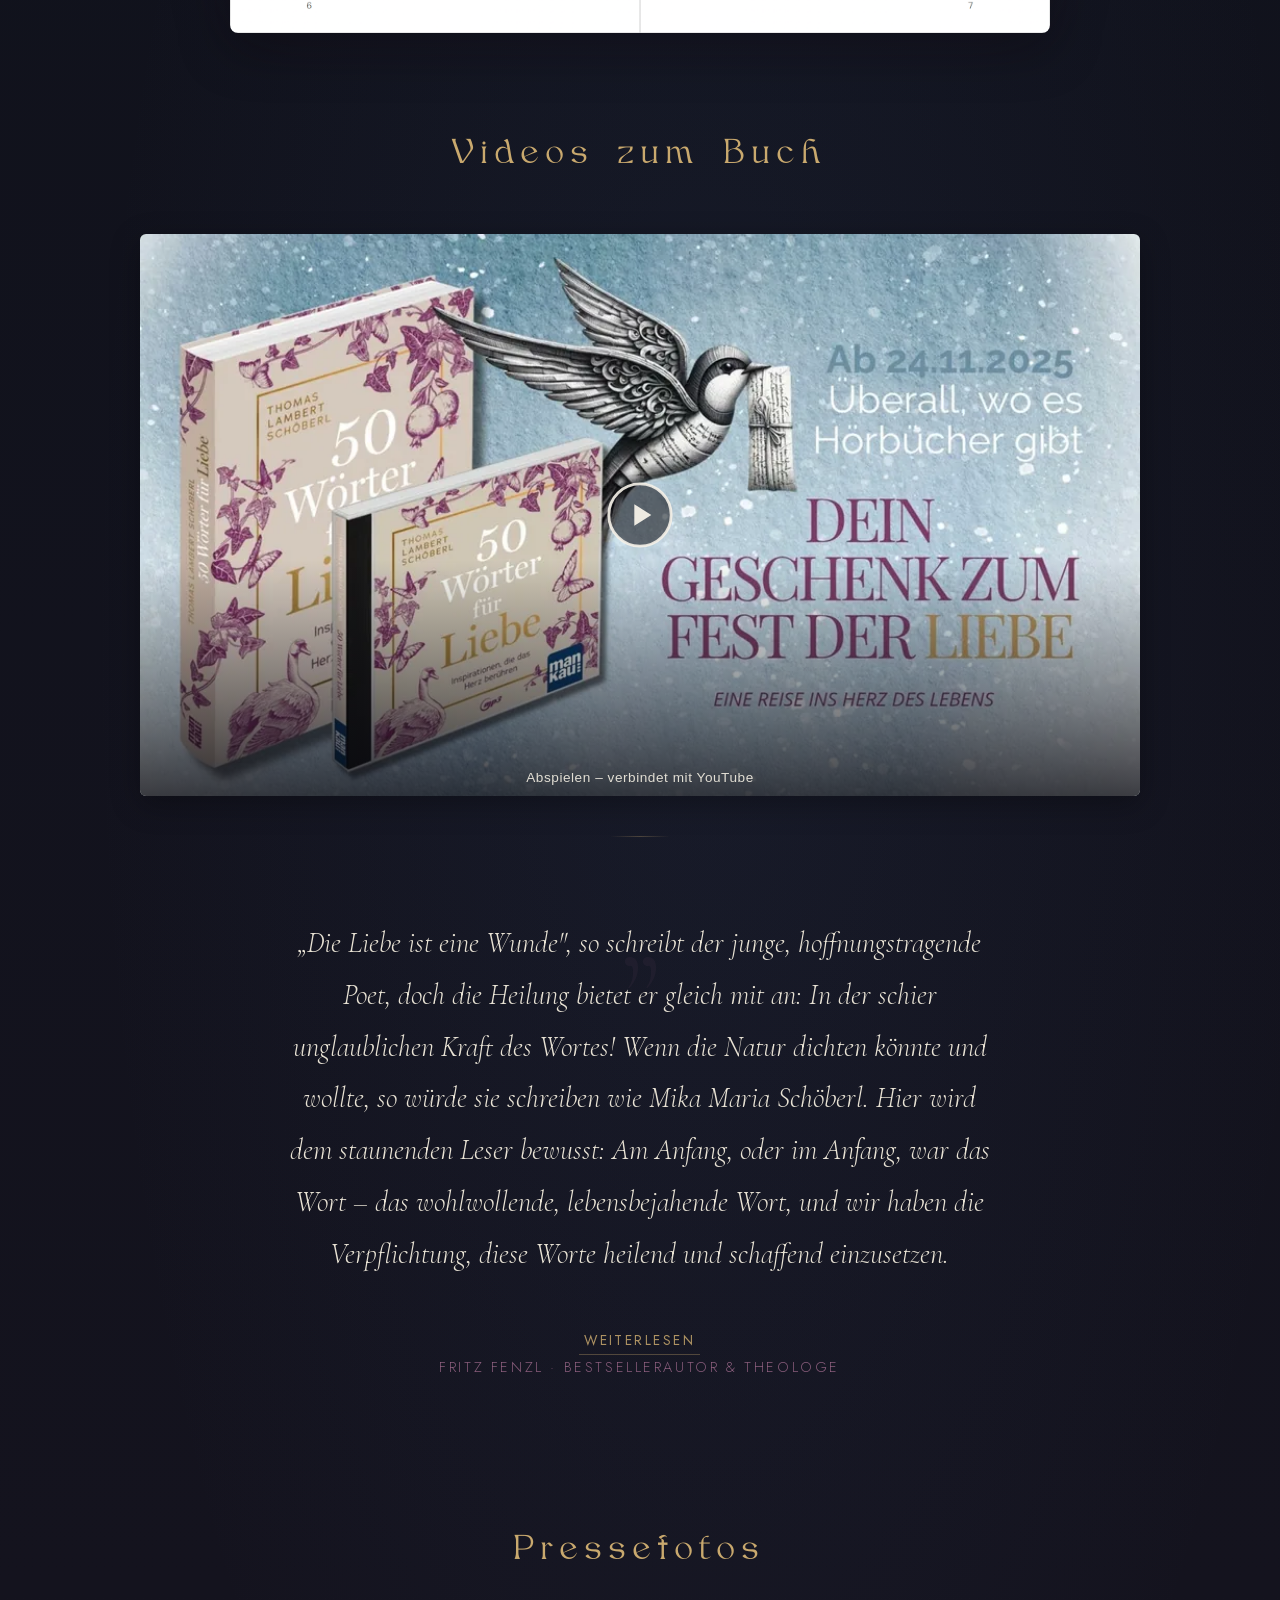
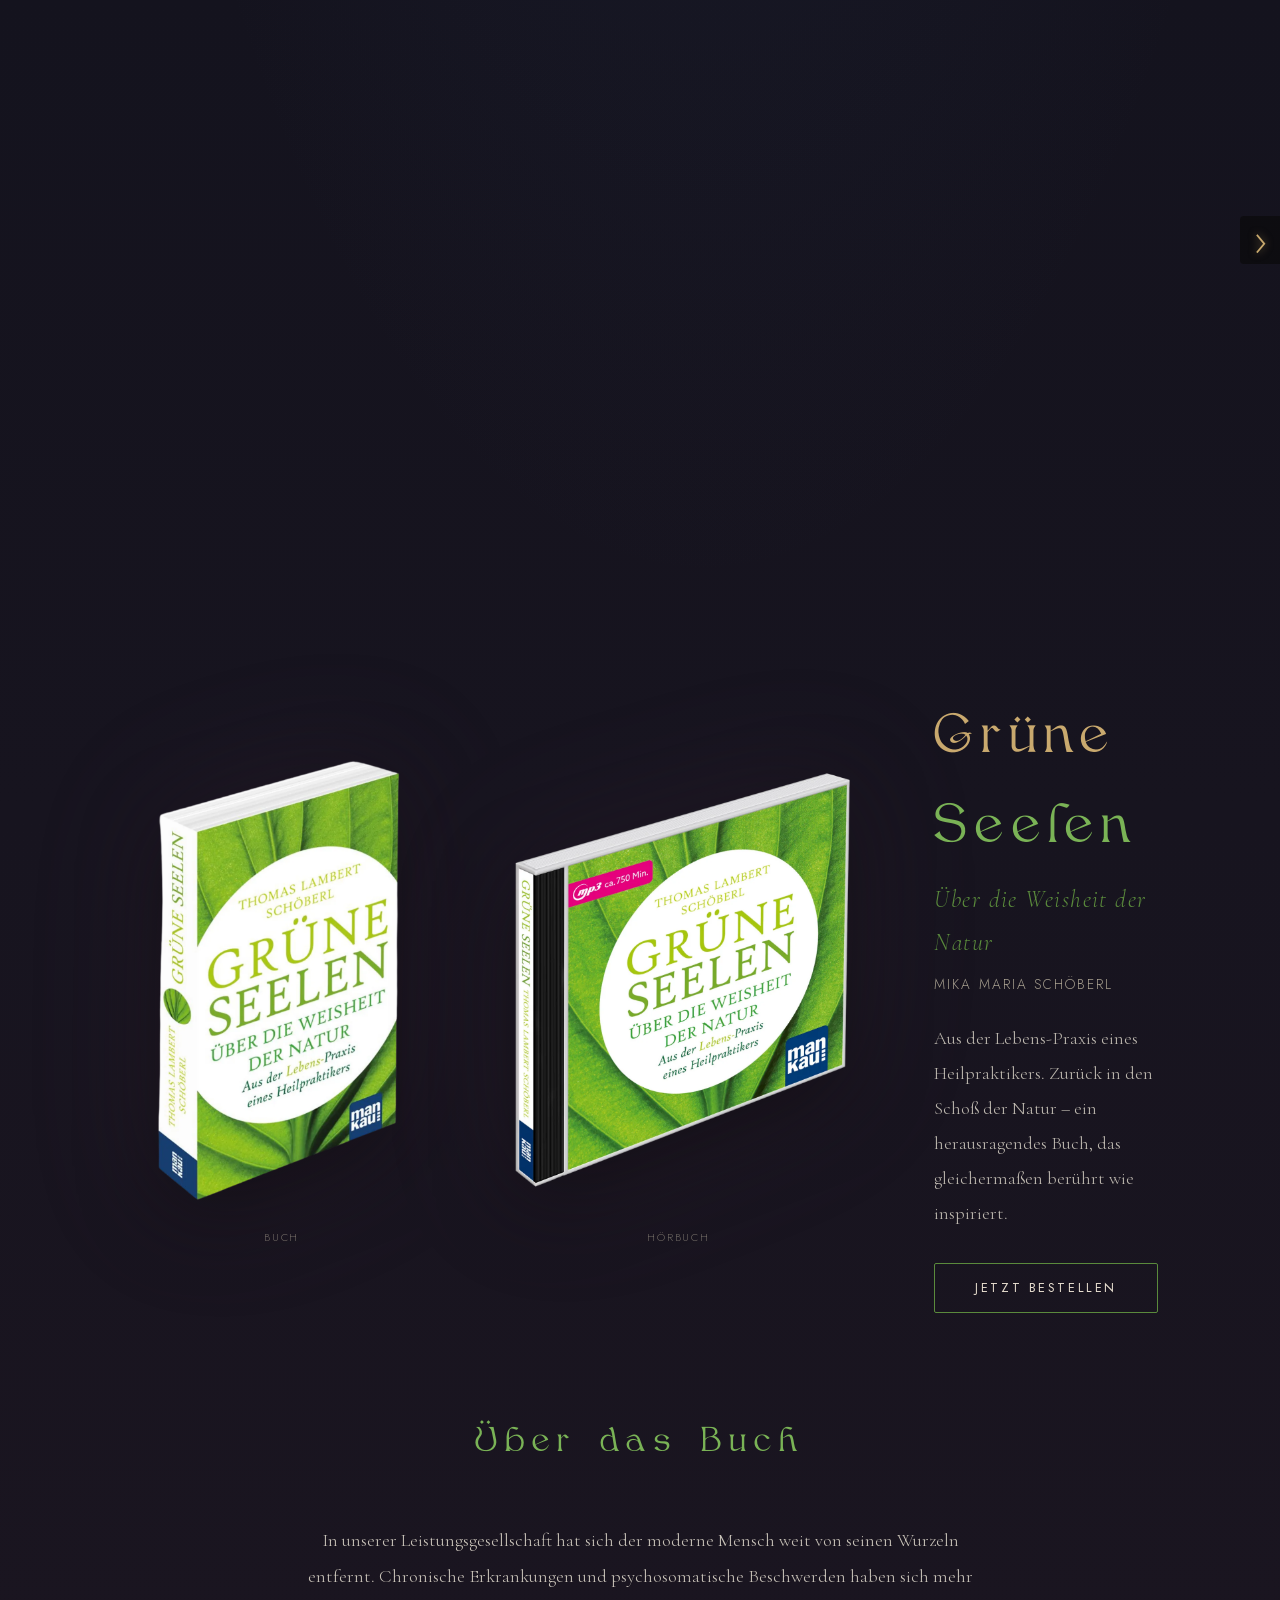
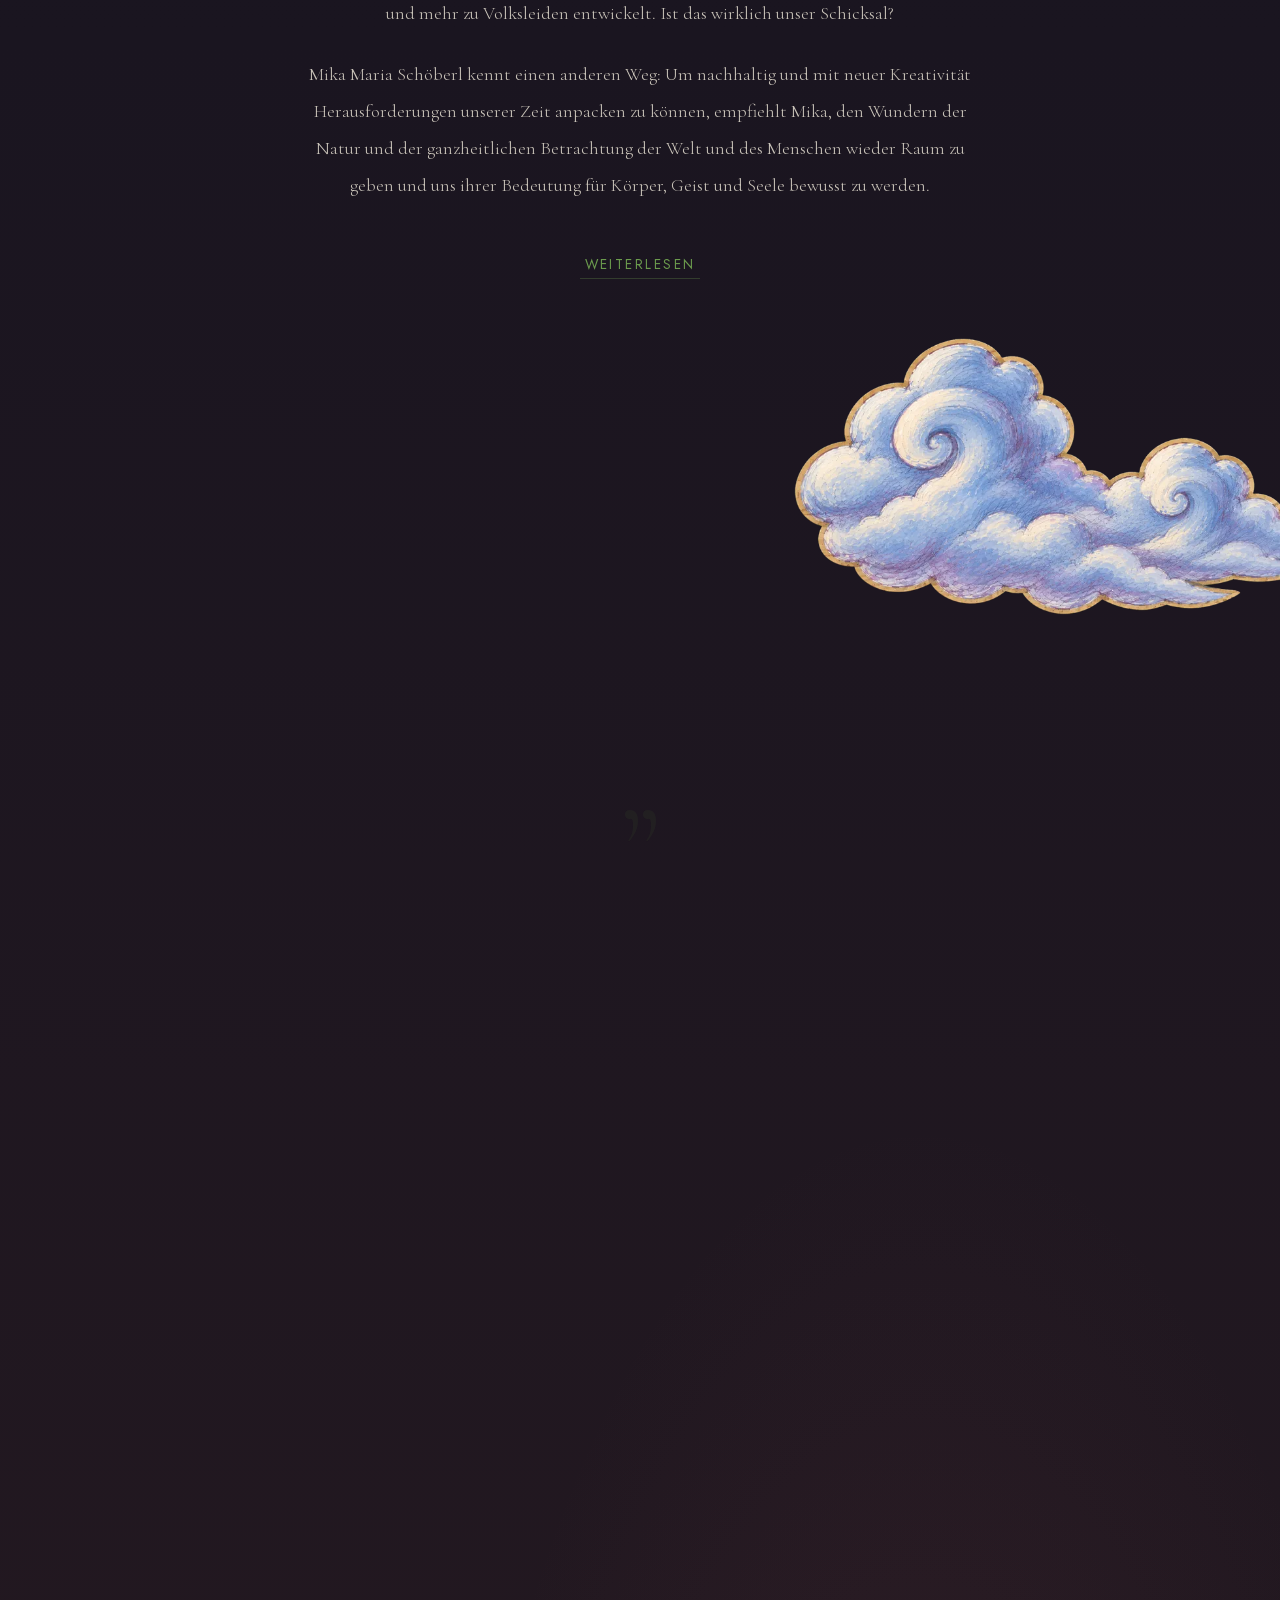
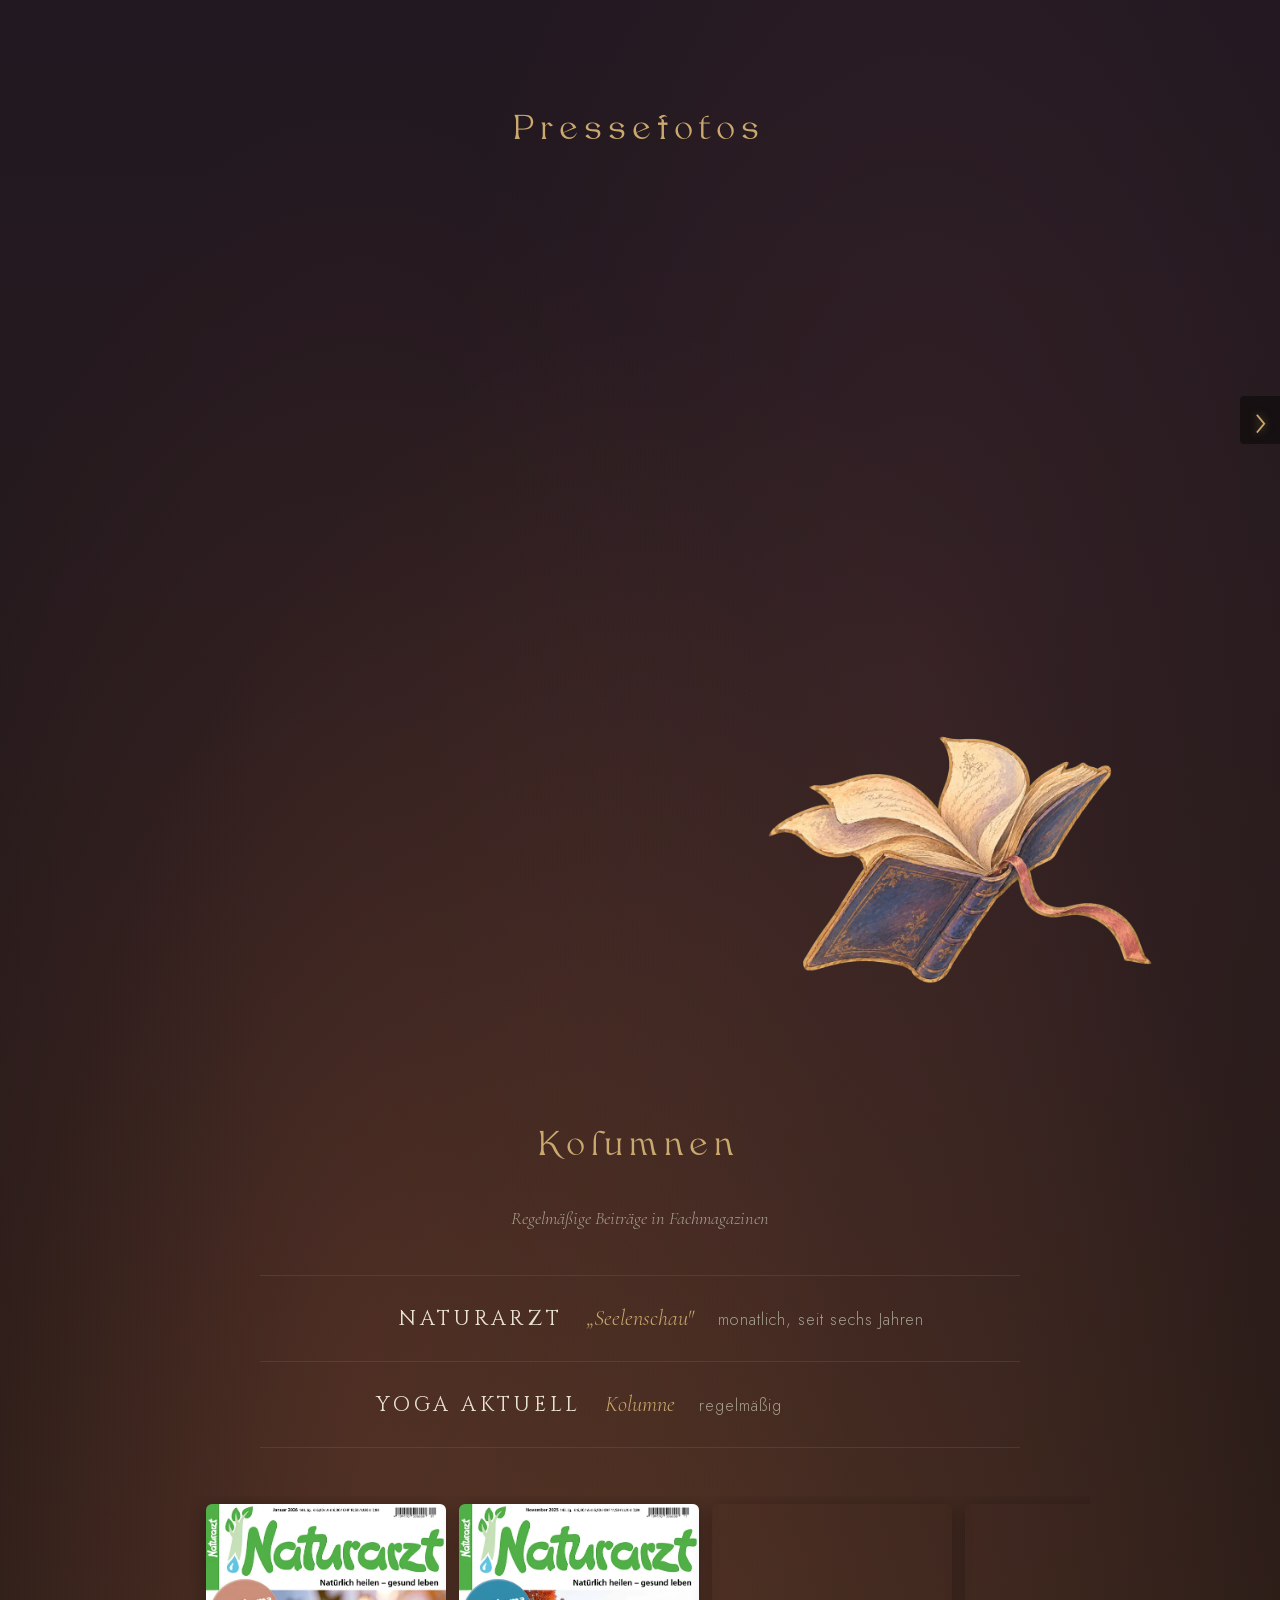
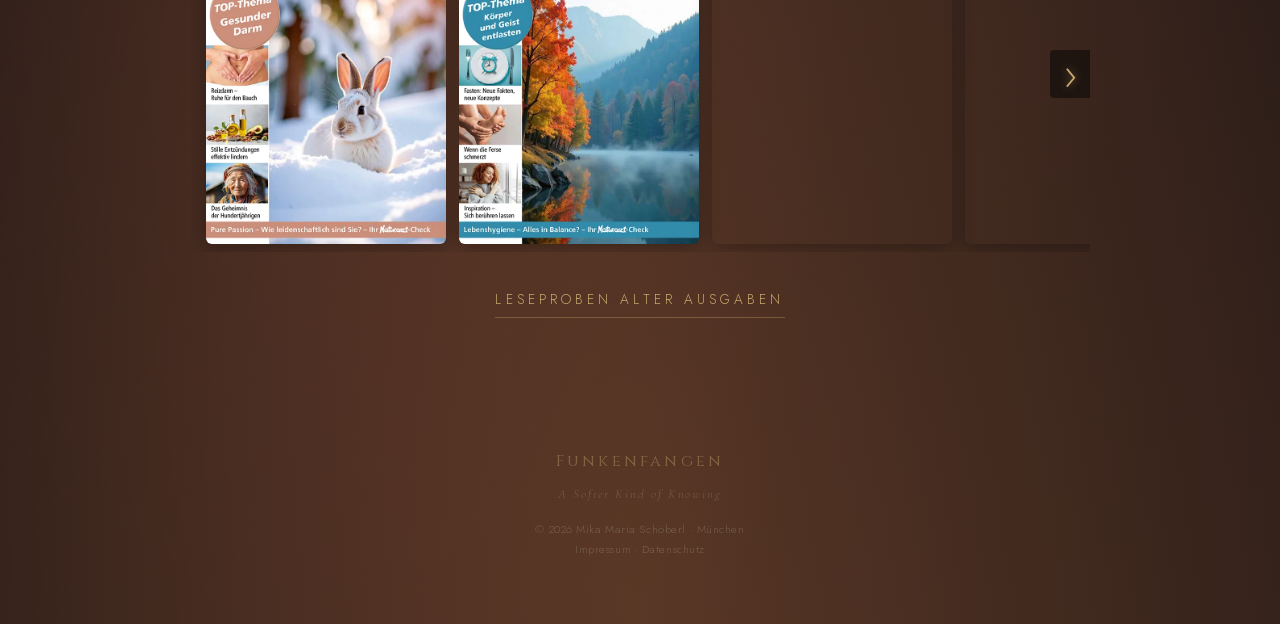
==== commit 8e1d9693: "Rechts-Check: Abmahnfallen behoben — Fonts lokal, Videos per Zwei-Klick - Google Fonts lokal eingebu" ====
--- a/buecher/index.html
+++ b/buecher/index.html
@@ -17,7 +17,7 @@
 <meta property="og:image:height" content="630">
 <meta property="og:image:alt" content="Mika Maria Schöberl lächelt mit blauer Blockflöte in der Hand; daneben der Name in goldener Schrift vor nächtlich dunklem Grund">
 <meta name="twitter:card" content="summary_large_image">
-<link href="https://fonts.googleapis.com/css2?family=Cormorant+Garamond:ital,wght@0,300;0,400;0,500;0,600;1,300;1,400;1,500&family=Jost:wght@300;400;500&family=Cinzel:wght@400;500;600&display=swap" rel="stylesheet">
+<link href="../assets/fonts/google/fonts.css?v=1" rel="stylesheet">
 <script>
 /* Übersprungene View Transitions werfen in Chromium einen unbehandelten
    AbortError ("Transition was skipped") — benigne, gezielt schlucken.
@@ -709,6 +709,57 @@
     width: 100%;
     height: 100%;
     border: none;
+  }
+  /* Klick-zum-Laden: Video verbindet erst nach Zustimmung mit YouTube */
+  .video-consent {
+    display: block;
+    width: 100%;
+    height: 100%;
+    padding: 0;
+    border: none;
+    background: none;
+    cursor: pointer;
+    position: relative;
+  }
+  .video-consent img {
+    width: 100%;
+    height: 100%;
+    object-fit: cover;
+    display: block;
+  }
+  .video-consent::after {
+    content: "";
+    position: absolute;
+    inset: auto 0 0 0;
+    height: 42%;
+    background: linear-gradient(to top, rgba(8,8,14,0.78), transparent);
+    pointer-events: none;
+  }
+  .video-consent-play {
+    position: absolute;
+    top: 50%;
+    left: 50%;
+    width: clamp(52px, 8vw, 68px);
+    height: clamp(52px, 8vw, 68px);
+    transform: translate(-50%, -50%);
+    transition: transform 0.25s ease;
+  }
+  .video-consent-play svg { width: 100%; height: 100%; display: block; }
+  .video-consent:hover .video-consent-play,
+  .video-consent:focus-visible .video-consent-play {
+    transform: translate(-50%, -50%) scale(1.08);
+  }
+  .video-consent-hint {
+    position: absolute;
+    left: 0;
+    right: 0;
+    bottom: 0.7rem;
+    z-index: 1;
+    font-family: var(--font-body);
+    font-size: 0.85rem;
+    letter-spacing: 0.04em;
+    color: rgba(240, 235, 224, 0.92);
+    text-align: center;
   }
 
   @media (max-width: 600px) {
@@ -1264,7 +1315,11 @@
     <h2>Videos zum Buch</h2>
     <div class="video-grid">
       <div class="video-item landscape">
-        <iframe src="https://www.youtube.com/embed/-nbXBGrf3vA" title="50 Wörter für Liebe – Hörbuch" allow="accelerometer; autoplay; clipboard-write; encrypted-media; gyroscope; picture-in-picture" allowfullscreen loading="lazy"></iframe>
+        <button class="video-consent" type="button" data-video="-nbXBGrf3vA" data-titel="50 Wörter für Liebe – Hörbuch">
+          <img src="../images/yt-50woerter-hoerbuch.webp" alt="Videovorschau: 50 Wörter für Liebe – Hörbuch" loading="lazy" decoding="async">
+          <span class="video-consent-play" aria-hidden="true"><svg viewBox="0 0 24 24"><circle cx="12" cy="12" r="11" fill="rgba(10,10,16,0.55)" stroke="rgba(245,241,232,0.9)" stroke-width="1"/><path d="M10 8.2 16 12l-6 3.8z" fill="rgba(245,241,232,0.95)"/></svg></span>
+          <span class="video-consent-hint">Abspielen – verbindet mit YouTube</span>
+        </button>
       </div>
     </div>
   </section>
@@ -1360,13 +1415,25 @@
     <h2>Videos zum Buch</h2>
     <div class="video-grid">
       <div class="video-item landscape">
-        <iframe src="https://www.youtube.com/embed/evYhS81obhY" title="Grüne Seelen" allow="accelerometer; autoplay; clipboard-write; encrypted-media; gyroscope; picture-in-picture" allowfullscreen loading="lazy"></iframe>
+        <button class="video-consent" type="button" data-video="evYhS81obhY" data-titel="Grüne Seelen">
+          <img src="../images/yt-gruene-seelen.webp" alt="Videovorschau: Grüne Seelen" loading="lazy" decoding="async">
+          <span class="video-consent-play" aria-hidden="true"><svg viewBox="0 0 24 24"><circle cx="12" cy="12" r="11" fill="rgba(10,10,16,0.55)" stroke="rgba(245,241,232,0.9)" stroke-width="1"/><path d="M10 8.2 16 12l-6 3.8z" fill="rgba(245,241,232,0.95)"/></svg></span>
+          <span class="video-consent-hint">Abspielen – verbindet mit YouTube</span>
+        </button>
       </div>
       <div class="video-item landscape">
-        <iframe src="https://www.youtube.com/embed/MA_qOVJkfiI" title="Grüne Seelen – Hörbuch" allow="accelerometer; autoplay; clipboard-write; encrypted-media; gyroscope; picture-in-picture" allowfullscreen loading="lazy"></iframe>
+        <button class="video-consent" type="button" data-video="MA_qOVJkfiI" data-titel="Grüne Seelen – Hörbuch">
+          <img src="../images/yt-gruene-seelen-hoerbuch.webp" alt="Videovorschau: Grüne Seelen – Hörbuch" loading="lazy" decoding="async">
+          <span class="video-consent-play" aria-hidden="true"><svg viewBox="0 0 24 24"><circle cx="12" cy="12" r="11" fill="rgba(10,10,16,0.55)" stroke="rgba(245,241,232,0.9)" stroke-width="1"/><path d="M10 8.2 16 12l-6 3.8z" fill="rgba(245,241,232,0.95)"/></svg></span>
+          <span class="video-consent-hint">Abspielen – verbindet mit YouTube</span>
+        </button>
       </div>
       <div class="video-item landscape">
-        <iframe src="https://www.youtube.com/embed/v4ft8X9GnwA" title="Grüne Seelen – Video" allow="accelerometer; autoplay; clipboard-write; encrypted-media; gyroscope; picture-in-picture" allowfullscreen loading="lazy"></iframe>
+        <button class="video-consent" type="button" data-video="v4ft8X9GnwA" data-titel="Grüne Seelen – Video">
+          <img src="../images/yt-gruene-seelen-video.webp" alt="Videovorschau: Grüne Seelen – Video" loading="lazy" decoding="async">
+          <span class="video-consent-play" aria-hidden="true"><svg viewBox="0 0 24 24"><circle cx="12" cy="12" r="11" fill="rgba(10,10,16,0.55)" stroke="rgba(245,241,232,0.9)" stroke-width="1"/><path d="M10 8.2 16 12l-6 3.8z" fill="rgba(245,241,232,0.95)"/></svg></span>
+          <span class="video-consent-hint">Abspielen – verbindet mit YouTube</span>
+        </button>
       </div>
     </div>
   </section>
@@ -1600,5 +1667,21 @@
 </script>
 
 <script src="../js/himmelsdeko.js?v=3" defer></script>
+<script>
+/* Klick-zum-Laden fuer YouTube: erst nach Klick wird eine Verbindung
+   zu YouTube (erweiterter Datenschutzmodus) aufgebaut. */
+(function () {
+  document.querySelectorAll('.video-consent').forEach(function (btn) {
+    btn.addEventListener('click', function () {
+      var f = document.createElement('iframe');
+      f.src = 'https://www.youtube-nocookie.com/embed/' + btn.dataset.video + '?autoplay=1&rel=0';
+      f.title = btn.dataset.titel || 'Video';
+      f.setAttribute('allow', 'autoplay; encrypted-media; picture-in-picture');
+      f.setAttribute('allowfullscreen', '');
+      btn.replaceWith(f);
+    });
+  });
+})();
+</script>
 </body>
 </html>
--- a/assets/fonts/google/fonts.css
+++ b/assets/fonts/google/fonts.css
@@ -0,0 +1,209 @@
+/* Lokal gehostete Schriften (zuvor Google Fonts) — keine Verbindung zu Google-Servern */
+@font-face {
+  font-family: 'Cinzel';
+  font-style: normal;
+  font-weight: 400;
+  font-display: swap;
+  src: url('cinzel-normal-400-latin-ext.woff2') format('woff2');
+  unicode-range: U+0100-02BA, U+02BD-02C5, U+02C7-02CC, U+02CE-02D7, U+02DD-02FF, U+0304, U+0308, U+0329, U+1D00-1DBF, U+1E00-1E9F, U+1EF2-1EFF, U+2020, U+20A0-20AB, U+20AD-20C4, U+2113, U+2C60-2C7F, U+A720-A7FF;
+}
+@font-face {
+  font-family: 'Cinzel';
+  font-style: normal;
+  font-weight: 400;
+  font-display: swap;
+  src: url('cinzel-normal-400-latin.woff2') format('woff2');
+  unicode-range: U+0000-00FF, U+0131, U+0152-0153, U+02BB-02BC, U+02C6, U+02DA, U+02DC, U+0304, U+0308, U+0329, U+2000-206F, U+20AC, U+2122, U+2191, U+2193, U+2212, U+2215, U+FEFF, U+FFFD;
+}
+@font-face {
+  font-family: 'Cinzel';
+  font-style: normal;
+  font-weight: 500;
+  font-display: swap;
+  src: url('cinzel-normal-400-latin-ext.woff2') format('woff2');
+  unicode-range: U+0100-02BA, U+02BD-02C5, U+02C7-02CC, U+02CE-02D7, U+02DD-02FF, U+0304, U+0308, U+0329, U+1D00-1DBF, U+1E00-1E9F, U+1EF2-1EFF, U+2020, U+20A0-20AB, U+20AD-20C4, U+2113, U+2C60-2C7F, U+A720-A7FF;
+}
+@font-face {
+  font-family: 'Cinzel';
+  font-style: normal;
+  font-weight: 500;
+  font-display: swap;
+  src: url('cinzel-normal-400-latin.woff2') format('woff2');
+  unicode-range: U+0000-00FF, U+0131, U+0152-0153, U+02BB-02BC, U+02C6, U+02DA, U+02DC, U+0304, U+0308, U+0329, U+2000-206F, U+20AC, U+2122, U+2191, U+2193, U+2212, U+2215, U+FEFF, U+FFFD;
+}
+@font-face {
+  font-family: 'Cinzel';
+  font-style: normal;
+  font-weight: 600;
+  font-display: swap;
+  src: url('cinzel-normal-400-latin-ext.woff2') format('woff2');
+  unicode-range: U+0100-02BA, U+02BD-02C5, U+02C7-02CC, U+02CE-02D7, U+02DD-02FF, U+0304, U+0308, U+0329, U+1D00-1DBF, U+1E00-1E9F, U+1EF2-1EFF, U+2020, U+20A0-20AB, U+20AD-20C4, U+2113, U+2C60-2C7F, U+A720-A7FF;
+}
+@font-face {
+  font-family: 'Cinzel';
+  font-style: normal;
+  font-weight: 600;
+  font-display: swap;
+  src: url('cinzel-normal-400-latin.woff2') format('woff2');
+  unicode-range: U+0000-00FF, U+0131, U+0152-0153, U+02BB-02BC, U+02C6, U+02DA, U+02DC, U+0304, U+0308, U+0329, U+2000-206F, U+20AC, U+2122, U+2191, U+2193, U+2212, U+2215, U+FEFF, U+FFFD;
+}
+@font-face {
+  font-family: 'Cormorant Garamond';
+  font-style: italic;
+  font-weight: 300;
+  font-display: swap;
+  src: url('cormorant-garamond-italic-300-latin-ext.woff2') format('woff2');
+  unicode-range: U+0100-02BA, U+02BD-02C5, U+02C7-02CC, U+02CE-02D7, U+02DD-02FF, U+0304, U+0308, U+0329, U+1D00-1DBF, U+1E00-1E9F, U+1EF2-1EFF, U+2020, U+20A0-20AB, U+20AD-20C4, U+2113, U+2C60-2C7F, U+A720-A7FF;
+}
+@font-face {
+  font-family: 'Cormorant Garamond';
+  font-style: italic;
+  font-weight: 300;
+  font-display: swap;
+  src: url('cormorant-garamond-italic-300-latin.woff2') format('woff2');
+  unicode-range: U+0000-00FF, U+0131, U+0152-0153, U+02BB-02BC, U+02C6, U+02DA, U+02DC, U+0304, U+0308, U+0329, U+2000-206F, U+20AC, U+2122, U+2191, U+2193, U+2212, U+2215, U+FEFF, U+FFFD;
+}
+@font-face {
+  font-family: 'Cormorant Garamond';
+  font-style: italic;
+  font-weight: 400;
+  font-display: swap;
+  src: url('cormorant-garamond-italic-300-latin-ext.woff2') format('woff2');
+  unicode-range: U+0100-02BA, U+02BD-02C5, U+02C7-02CC, U+02CE-02D7, U+02DD-02FF, U+0304, U+0308, U+0329, U+1D00-1DBF, U+1E00-1E9F, U+1EF2-1EFF, U+2020, U+20A0-20AB, U+20AD-20C4, U+2113, U+2C60-2C7F, U+A720-A7FF;
+}
+@font-face {
+  font-family: 'Cormorant Garamond';
+  font-style: italic;
+  font-weight: 400;
+  font-display: swap;
+  src: url('cormorant-garamond-italic-300-latin.woff2') format('woff2');
+  unicode-range: U+0000-00FF, U+0131, U+0152-0153, U+02BB-02BC, U+02C6, U+02DA, U+02DC, U+0304, U+0308, U+0329, U+2000-206F, U+20AC, U+2122, U+2191, U+2193, U+2212, U+2215, U+FEFF, U+FFFD;
+}
+@font-face {
+  font-family: 'Cormorant Garamond';
+  font-style: italic;
+  font-weight: 500;
+  font-display: swap;
+  src: url('cormorant-garamond-italic-300-latin-ext.woff2') format('woff2');
+  unicode-range: U+0100-02BA, U+02BD-02C5, U+02C7-02CC, U+02CE-02D7, U+02DD-02FF, U+0304, U+0308, U+0329, U+1D00-1DBF, U+1E00-1E9F, U+1EF2-1EFF, U+2020, U+20A0-20AB, U+20AD-20C4, U+2113, U+2C60-2C7F, U+A720-A7FF;
+}
+@font-face {
+  font-family: 'Cormorant Garamond';
+  font-style: italic;
+  font-weight: 500;
+  font-display: swap;
+  src: url('cormorant-garamond-italic-300-latin.woff2') format('woff2');
+  unicode-range: U+0000-00FF, U+0131, U+0152-0153, U+02BB-02BC, U+02C6, U+02DA, U+02DC, U+0304, U+0308, U+0329, U+2000-206F, U+20AC, U+2122, U+2191, U+2193, U+2212, U+2215, U+FEFF, U+FFFD;
+}
+@font-face {
+  font-family: 'Cormorant Garamond';
+  font-style: normal;
+  font-weight: 300;
+  font-display: swap;
+  src: url('cormorant-garamond-normal-300-latin-ext.woff2') format('woff2');
+  unicode-range: U+0100-02BA, U+02BD-02C5, U+02C7-02CC, U+02CE-02D7, U+02DD-02FF, U+0304, U+0308, U+0329, U+1D00-1DBF, U+1E00-1E9F, U+1EF2-1EFF, U+2020, U+20A0-20AB, U+20AD-20C4, U+2113, U+2C60-2C7F, U+A720-A7FF;
+}
+@font-face {
+  font-family: 'Cormorant Garamond';
+  font-style: normal;
+  font-weight: 300;
+  font-display: swap;
+  src: url('cormorant-garamond-normal-300-latin.woff2') format('woff2');
+  unicode-range: U+0000-00FF, U+0131, U+0152-0153, U+02BB-02BC, U+02C6, U+02DA, U+02DC, U+0304, U+0308, U+0329, U+2000-206F, U+20AC, U+2122, U+2191, U+2193, U+2212, U+2215, U+FEFF, U+FFFD;
+}
+@font-face {
+  font-family: 'Cormorant Garamond';
+  font-style: normal;
+  font-weight: 400;
+  font-display: swap;
+  src: url('cormorant-garamond-normal-300-latin-ext.woff2') format('woff2');
+  unicode-range: U+0100-02BA, U+02BD-02C5, U+02C7-02CC, U+02CE-02D7, U+02DD-02FF, U+0304, U+0308, U+0329, U+1D00-1DBF, U+1E00-1E9F, U+1EF2-1EFF, U+2020, U+20A0-20AB, U+20AD-20C4, U+2113, U+2C60-2C7F, U+A720-A7FF;
+}
+@font-face {
+  font-family: 'Cormorant Garamond';
+  font-style: normal;
+  font-weight: 400;
+  font-display: swap;
+  src: url('cormorant-garamond-normal-300-latin.woff2') format('woff2');
+  unicode-range: U+0000-00FF, U+0131, U+0152-0153, U+02BB-02BC, U+02C6, U+02DA, U+02DC, U+0304, U+0308, U+0329, U+2000-206F, U+20AC, U+2122, U+2191, U+2193, U+2212, U+2215, U+FEFF, U+FFFD;
+}
+@font-face {
+  font-family: 'Cormorant Garamond';
+  font-style: normal;
+  font-weight: 500;
+  font-display: swap;
+  src: url('cormorant-garamond-normal-300-latin-ext.woff2') format('woff2');
+  unicode-range: U+0100-02BA, U+02BD-02C5, U+02C7-02CC, U+02CE-02D7, U+02DD-02FF, U+0304, U+0308, U+0329, U+1D00-1DBF, U+1E00-1E9F, U+1EF2-1EFF, U+2020, U+20A0-20AB, U+20AD-20C4, U+2113, U+2C60-2C7F, U+A720-A7FF;
+}
+@font-face {
+  font-family: 'Cormorant Garamond';
+  font-style: normal;
+  font-weight: 500;
+  font-display: swap;
+  src: url('cormorant-garamond-normal-300-latin.woff2') format('woff2');
+  unicode-range: U+0000-00FF, U+0131, U+0152-0153, U+02BB-02BC, U+02C6, U+02DA, U+02DC, U+0304, U+0308, U+0329, U+2000-206F, U+20AC, U+2122, U+2191, U+2193, U+2212, U+2215, U+FEFF, U+FFFD;
+}
+@font-face {
+  font-family: 'Cormorant Garamond';
+  font-style: normal;
+  font-weight: 600;
+  font-display: swap;
+  src: url('cormorant-garamond-normal-300-latin-ext.woff2') format('woff2');
+  unicode-range: U+0100-02BA, U+02BD-02C5, U+02C7-02CC, U+02CE-02D7, U+02DD-02FF, U+0304, U+0308, U+0329, U+1D00-1DBF, U+1E00-1E9F, U+1EF2-1EFF, U+2020, U+20A0-20AB, U+20AD-20C4, U+2113, U+2C60-2C7F, U+A720-A7FF;
+}
+@font-face {
+  font-family: 'Cormorant Garamond';
+  font-style: normal;
+  font-weight: 600;
+  font-display: swap;
+  src: url('cormorant-garamond-normal-300-latin.woff2') format('woff2');
+  unicode-range: U+0000-00FF, U+0131, U+0152-0153, U+02BB-02BC, U+02C6, U+02DA, U+02DC, U+0304, U+0308, U+0329, U+2000-206F, U+20AC, U+2122, U+2191, U+2193, U+2212, U+2215, U+FEFF, U+FFFD;
+}
+@font-face {
+  font-family: 'Jost';
+  font-style: normal;
+  font-weight: 300;
+  font-display: swap;
+  src: url('jost-normal-300-latin-ext.woff2') format('woff2');
+  unicode-range: U+0100-02BA, U+02BD-02C5, U+02C7-02CC, U+02CE-02D7, U+02DD-02FF, U+0304, U+0308, U+0329, U+1D00-1DBF, U+1E00-1E9F, U+1EF2-1EFF, U+2020, U+20A0-20AB, U+20AD-20C4, U+2113, U+2C60-2C7F, U+A720-A7FF;
+}
+@font-face {
+  font-family: 'Jost';
+  font-style: normal;
+  font-weight: 300;
+  font-display: swap;
+  src: url('jost-normal-300-latin.woff2') format('woff2');
+  unicode-range: U+0000-00FF, U+0131, U+0152-0153, U+02BB-02BC, U+02C6, U+02DA, U+02DC, U+0304, U+0308, U+0329, U+2000-206F, U+20AC, U+2122, U+2191, U+2193, U+2212, U+2215, U+FEFF, U+FFFD;
+}
+@font-face {
+  font-family: 'Jost';
+  font-style: normal;
+  font-weight: 400;
+  font-display: swap;
+  src: url('jost-normal-300-latin-ext.woff2') format('woff2');
+  unicode-range: U+0100-02BA, U+02BD-02C5, U+02C7-02CC, U+02CE-02D7, U+02DD-02FF, U+0304, U+0308, U+0329, U+1D00-1DBF, U+1E00-1E9F, U+1EF2-1EFF, U+2020, U+20A0-20AB, U+20AD-20C4, U+2113, U+2C60-2C7F, U+A720-A7FF;
+}
+@font-face {
+  font-family: 'Jost';
+  font-style: normal;
+  font-weight: 400;
+  font-display: swap;
+  src: url('jost-normal-300-latin.woff2') format('woff2');
+  unicode-range: U+0000-00FF, U+0131, U+0152-0153, U+02BB-02BC, U+02C6, U+02DA, U+02DC, U+0304, U+0308, U+0329, U+2000-206F, U+20AC, U+2122, U+2191, U+2193, U+2212, U+2215, U+FEFF, U+FFFD;
+}
+@font-face {
+  font-family: 'Jost';
+  font-style: normal;
+  font-weight: 500;
+  font-display: swap;
+  src: url('jost-normal-300-latin-ext.woff2') format('woff2');
+  unicode-range: U+0100-02BA, U+02BD-02C5, U+02C7-02CC, U+02CE-02D7, U+02DD-02FF, U+0304, U+0308, U+0329, U+1D00-1DBF, U+1E00-1E9F, U+1EF2-1EFF, U+2020, U+20A0-20AB, U+20AD-20C4, U+2113, U+2C60-2C7F, U+A720-A7FF;
+}
+@font-face {
+  font-family: 'Jost';
+  font-style: normal;
+  font-weight: 500;
+  font-display: swap;
+  src: url('jost-normal-300-latin.woff2') format('woff2');
+  unicode-range: U+0000-00FF, U+0131, U+0152-0153, U+02BB-02BC, U+02C6, U+02DA, U+02DC, U+0304, U+0308, U+0329, U+2000-206F, U+20AC, U+2122, U+2191, U+2193, U+2212, U+2215, U+FEFF, U+FFFD;
+}
